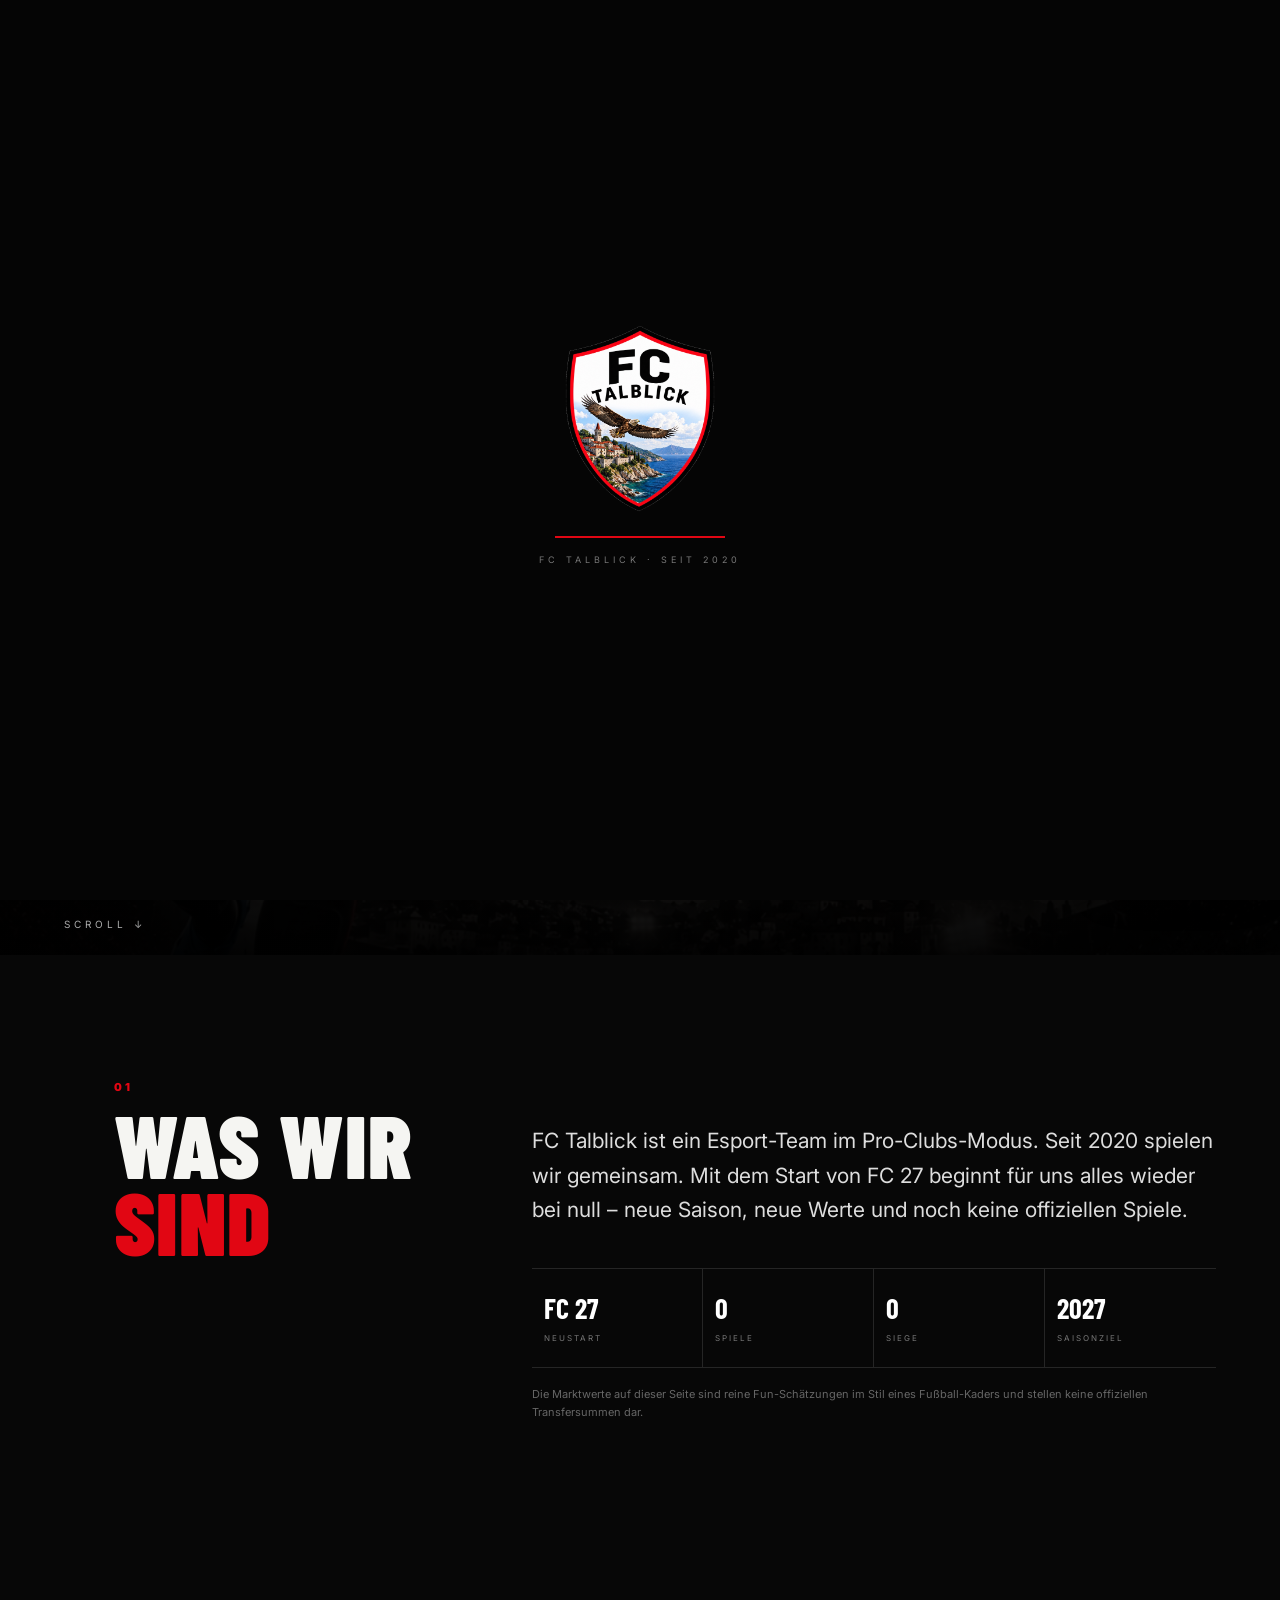
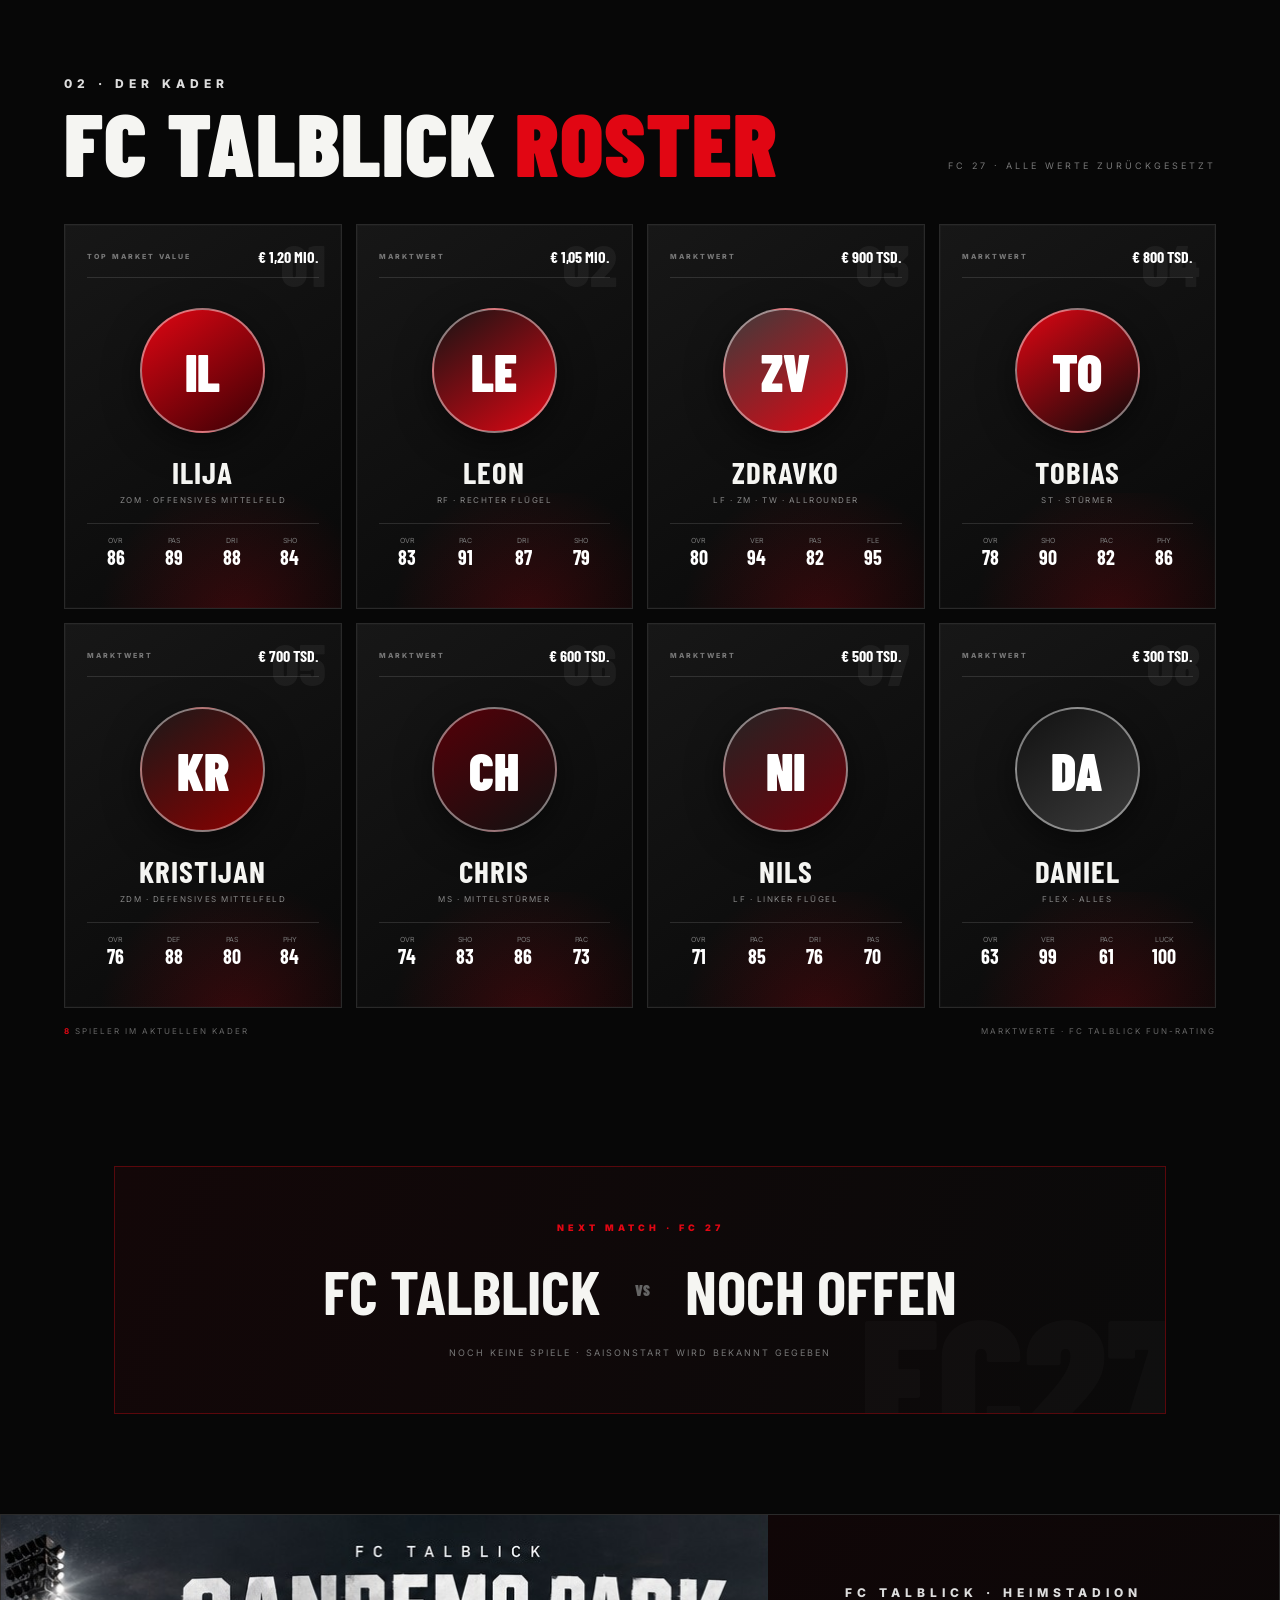
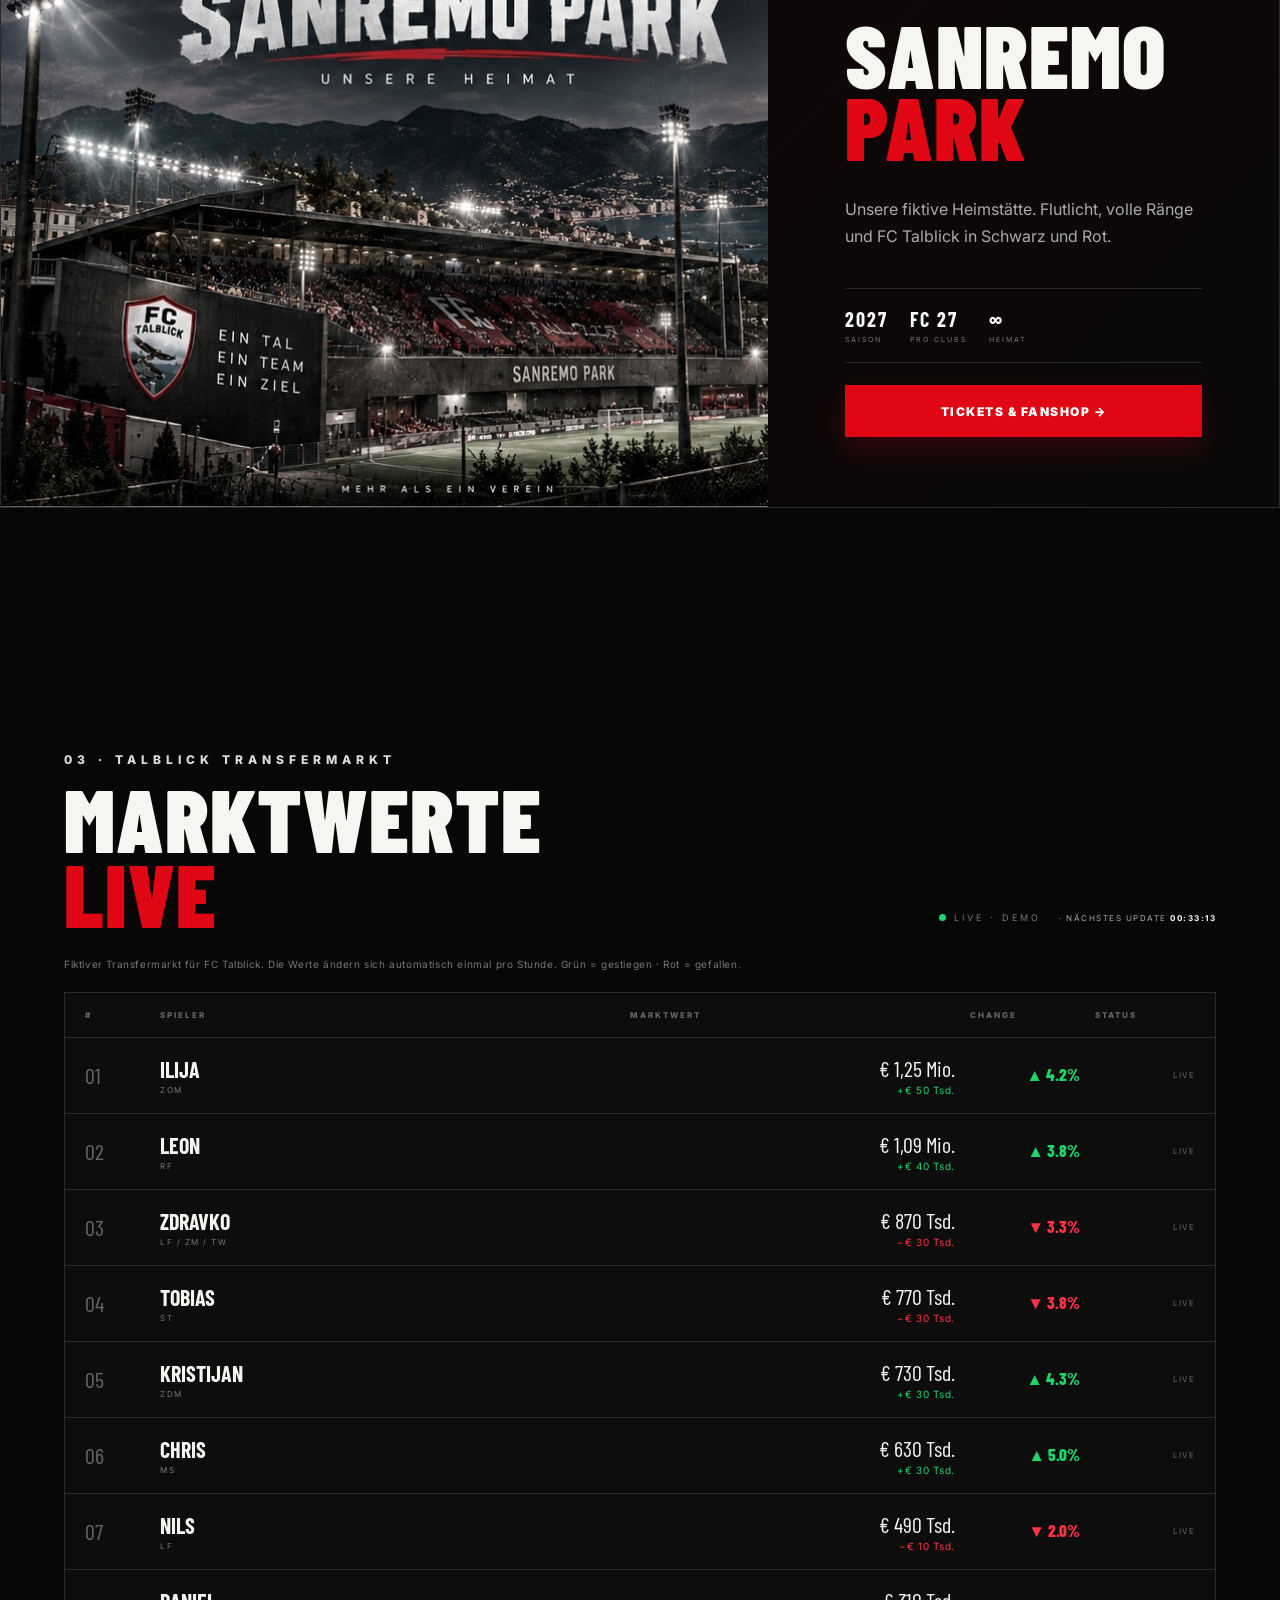
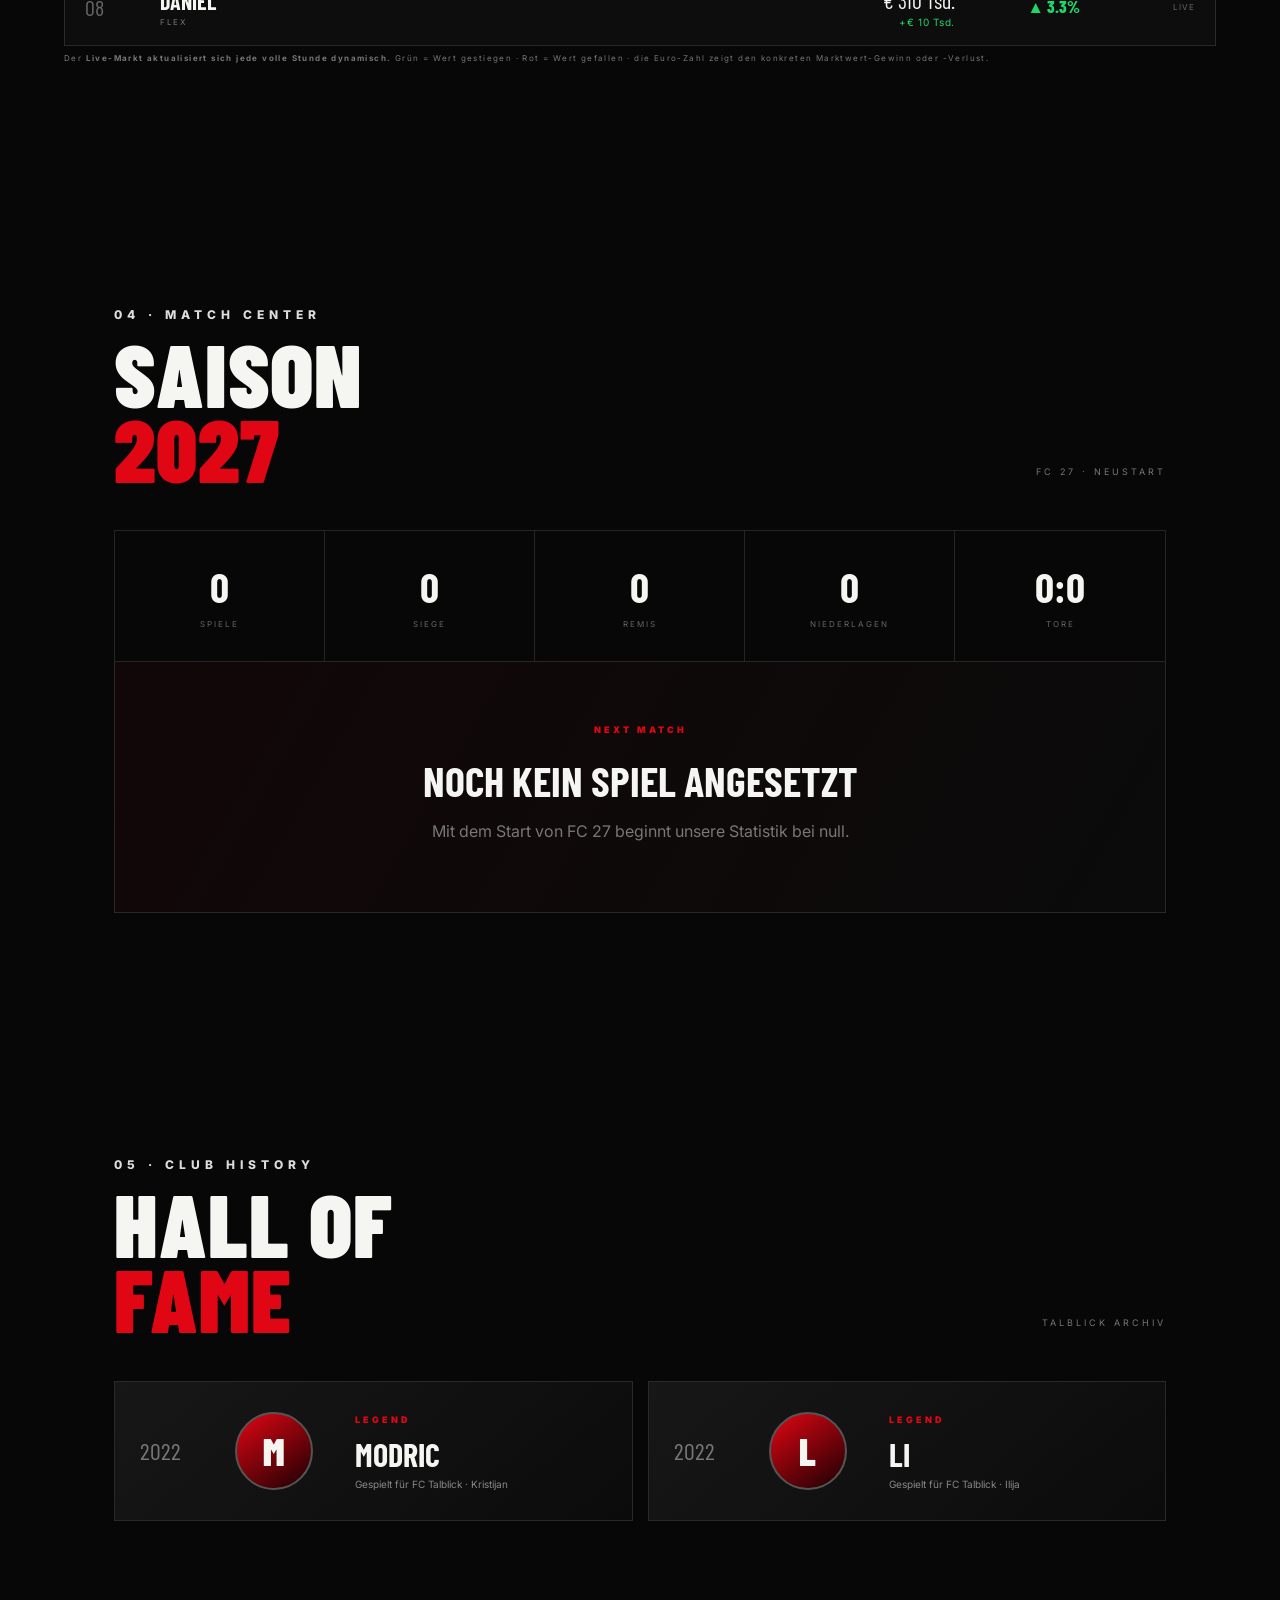
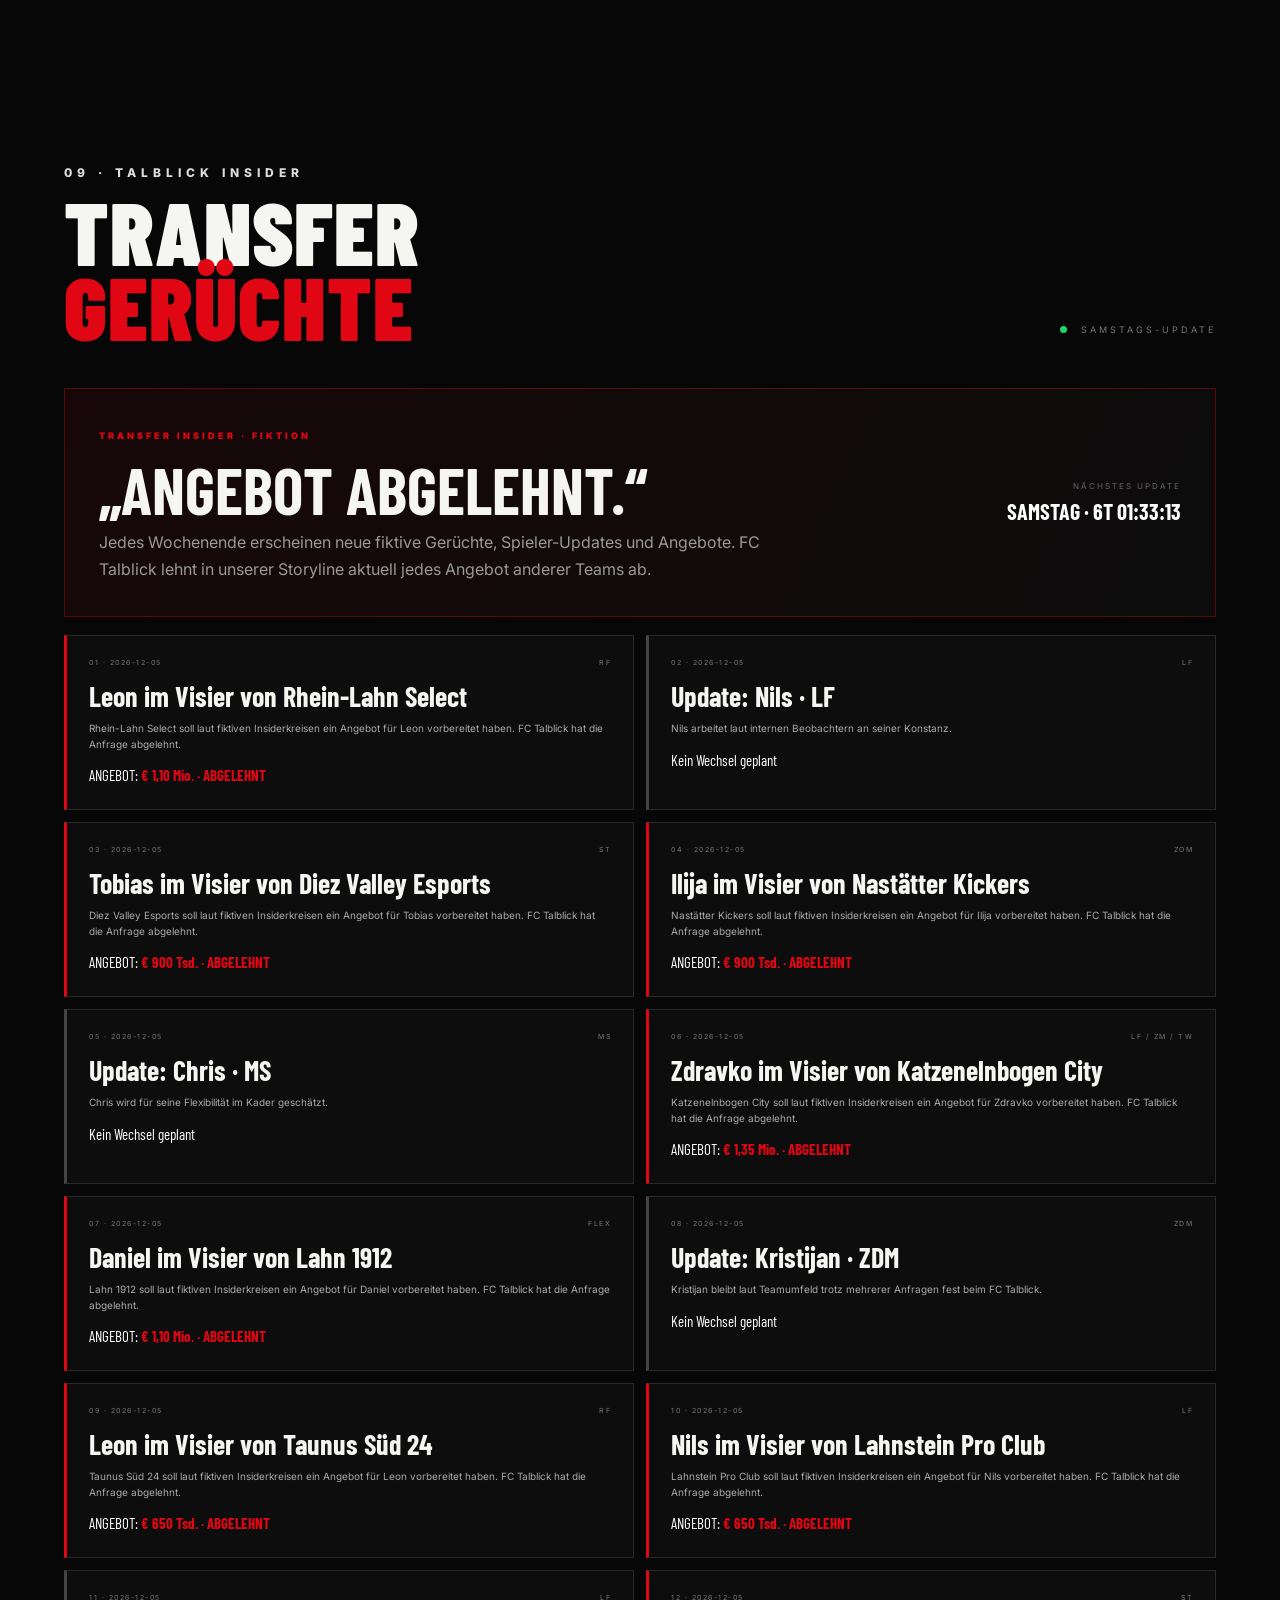
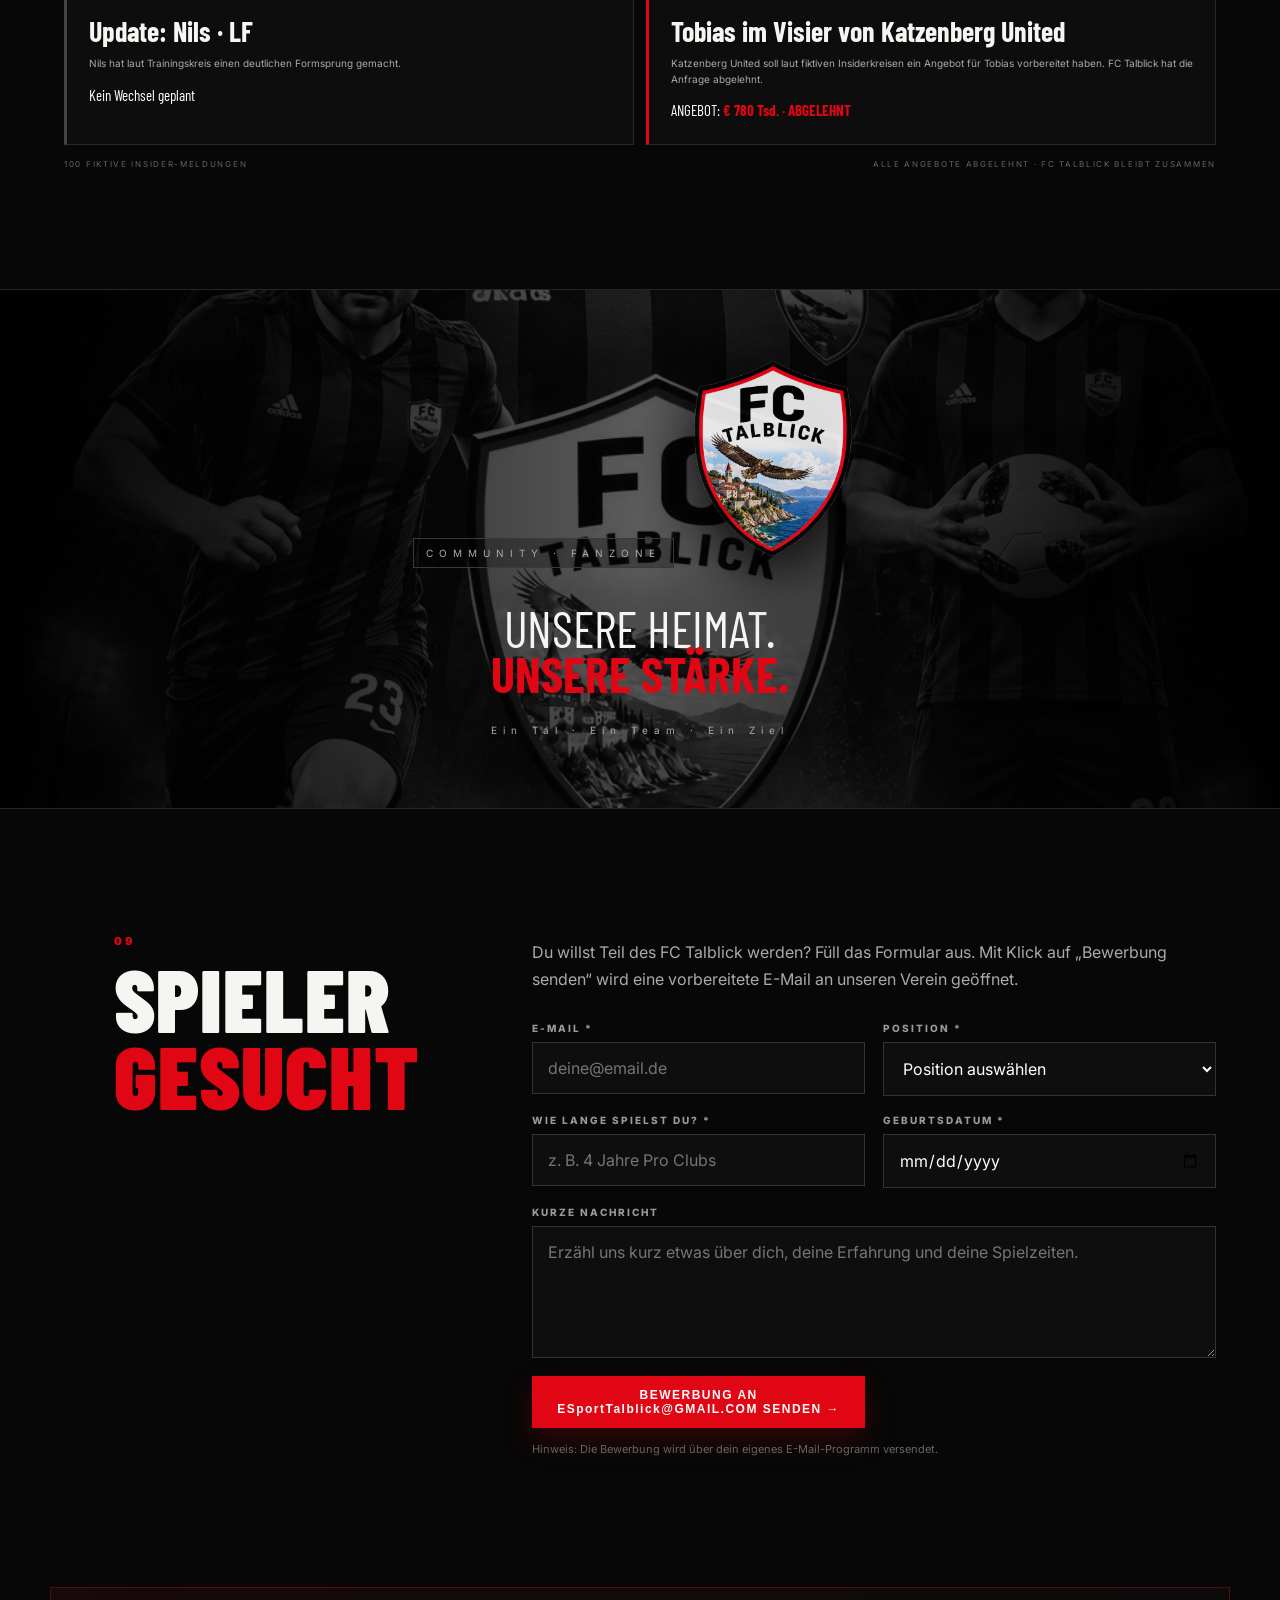
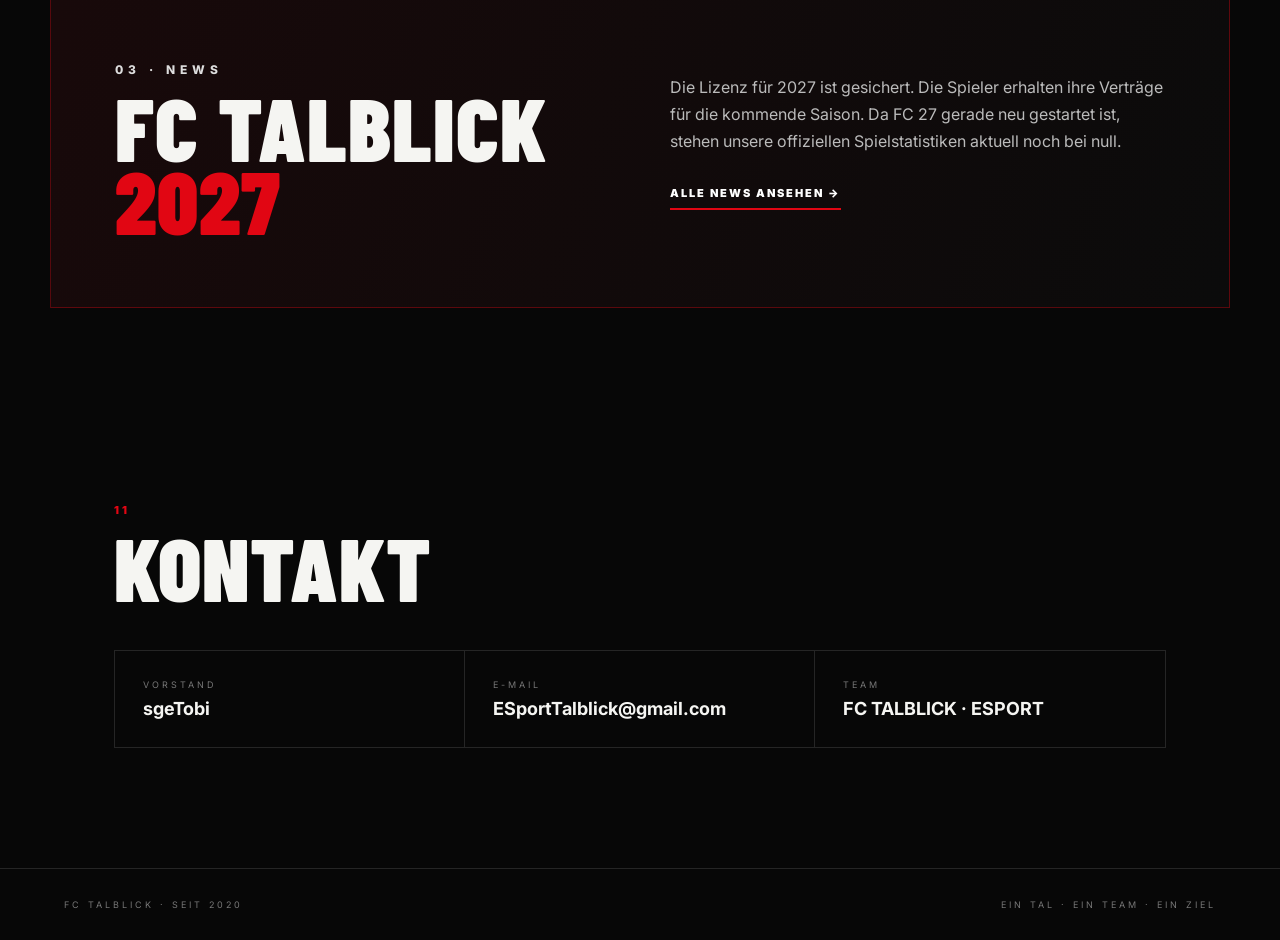
==== index.html @ 71df82b3 "Add files via upload" ====
<!doctype html>
<html lang="de">
<head>
  <meta charset="utf-8">
  <meta name="viewport" content="width=device-width, initial-scale=1">
  <meta name="theme-color" content="#080808">
  <meta name="description" content="FC Talblick – Esport Pro Clubs Team seit 2020.">
  <title>FC Talblick | Esport Pro Clubs</title>
  <link rel="preconnect" href="https://fonts.googleapis.com">
  <link rel="preconnect" href="https://fonts.gstatic.com" crossorigin>
  <link href="https://fonts.googleapis.com/css2?family=Barlow+Condensed:wght@500;600;700;800;900&family=Inter:wght@400;500;600;700&display=swap" rel="stylesheet">
  <link rel="stylesheet" href="style.css?v=4.2">
</head>
<body>
  <div id="loader" class="loader">
    <div class="loader-inner">
      <img src="assets/fc-talblick-logo.png" alt="FC Talblick Logo">
      <div class="loader-line"><span></span></div>
      <p>FC TALBLICK · SEIT 2020</p>
    </div>
  </div>

  <header class="site-header">
    <a class="brand" href="index.html">
      <img src="assets/fc-talblick-logo.png" alt="FC Talblick">
      <span>FC TALBLICK</span>
    </a>
    <nav>
      <a href="#team">CLUB</a>
      <a href="#kader">KADER</a>
      <a href="#transfermarkt">MARKT</a>
      <a href="#halloffame">HALL OF FAME</a>
      <a href="#bewerbung">BEWERBEN</a>
      <a href="news.html">NEWS</a>
      <a href="shop.html">SHOP</a>
      <a href="#community">COMMUNITY</a>
    <a href="#insider">INSIDER</a>
      <a href="#kontakt">KONTAKT</a>
    </nav>
    <button class="nav-toggle" aria-label="Menü öffnen">☰</button>
  </header>
  <div class="top-nav-buttons" aria-label="Schnellnavigation">
    <a href="index.html">HOME</a>
    <a href="#team">CLUB</a>
    <a href="#kader">KADER</a>
    <a href="#transfermarkt">MARKT</a>
    <a href="#matchcenter">MATCH CENTER</a>
    <a href="#halloffame">HALL OF FAME</a>
    <a href="#stadion">STADION</a>
    <a href="shop.html">SHOP</a>
    <a href="#trikot">TRIKOT</a>
    <a href="#community">COMMUNITY</a>
    <a href="#insider">INSIDER</a>
    <a href="#bewerbung">BEWERBEN</a>
    <a href="#kontakt">KONTAKT</a>
  </div>


  <main>
    <section class="hero">
      <div class="hero-bg"></div>
      <div class="hero-overlay"></div>
      <div class="hero-content">
        <div class="eyebrow">ESPORT · PRO CLUBS · SEIT 2020</div>
        <h1>MEHR ALS<br><span>EIN VEREIN.</span></h1>
        <p>9 Spieler. Ein Team. Ein Ziel.</p>
        <div class="hero-actions">
          <a class="btn btn-red" href="#bewerbung">SPIELER WERDEN</a>
          <a class="btn btn-ghost" href="news.html">AKTUELLE NEWS</a>
        </div>
      </div>
      <div class="hero-side">KAMPF<br>TEAMGEIST<br>HEIMAT</div>
      <div class="scroll-mark">SCROLL ↓</div>
    </section>

    <section id="team" class="section split">
      <div class="section-title">
        <span>01</span>
        <h2>WAS WIR<br><em>SIND</em></h2>
      </div>
      <div class="copy">
        <p class="lead">FC Talblick ist ein Esport-Team im Pro-Clubs-Modus. Seit 2020 spielen wir gemeinsam. Mit dem Start von FC 27 beginnt für uns alles wieder bei null – neue Saison, neue Werte und noch keine offiziellen Spiele.</p>
        <div class="season-reset">
          <div><strong>FC 27</strong><span>NEUSTART</span></div>
          <div><strong>0</strong><span>SPIELE</span></div>
          <div><strong>0</strong><span>SIEGE</span></div>
          <div><strong>2027</strong><span>SAISONZIEL</span></div>
        </div>
        <p class="small-copy">Die Marktwerte auf dieser Seite sind reine Fun-Schätzungen im Stil eines Fußball-Kaders und stellen keine offiziellen Transfersummen dar.</p>
      </div>
    </section>

    <section id="kader" class="section squad">
      <div class="section-heading-row">
        <div>
          <span class="eyebrow">02 · DER KADER</span>
          <h2>FC TALBLICK <em>ROSTER</em></h2>
        </div>
        <div class="roster-note">FC 27 · ALLE WERTE ZURÜCKGESETZT</div>
      </div>

      <div class="squad-grid">
        <article class="player-card top-player">
          <div class="player-number">01</div>
          <div class="player-top"><span>TOP MARKET VALUE</span><b>€ 1,20 MIO.</b></div>
          <div class="player-avatar avatar-1">IL</div>
          <div class="player-info"><h3>ILIJA</h3><p>ZOM · OFFENSIVES MITTELFELD</p></div>
          <div class="ratings"><span>OVR <b>86</b></span><span>PAS <b>89</b></span><span>DRI <b>88</b></span><span>SHO <b>84</b></span></div>
        </article>

        <article class="player-card">
          <div class="player-number">02</div>
          <div class="player-top"><span>MARKTWERT</span><b>€ 1,05 MIO.</b></div>
          <div class="player-avatar avatar-2">LE</div>
          <div class="player-info"><h3>LEON</h3><p>RF · RECHTER FLÜGEL</p></div>
          <div class="ratings"><span>OVR <b>83</b></span><span>PAC <b>91</b></span><span>DRI <b>87</b></span><span>SHO <b>79</b></span></div>
        </article>

        <article class="player-card">
          <div class="player-number">03</div>
          <div class="player-top"><span>MARKTWERT</span><b>€ 900 TSD.</b></div>
          <div class="player-avatar avatar-3">ZV</div>
          <div class="player-info"><h3>ZDRAVKO</h3><p>LF · ZM · TW · ALLROUNDER</p></div>
          <div class="ratings"><span>OVR <b>80</b></span><span>VER <b>94</b></span><span>PAS <b>82</b></span><span>FLE <b>95</b></span></div>
        </article>

        <article class="player-card">
          <div class="player-number">04</div>
          <div class="player-top"><span>MARKTWERT</span><b>€ 800 TSD.</b></div>
          <div class="player-avatar avatar-4">TO</div>
          <div class="player-info"><h3>TOBIAS</h3><p>ST · STÜRMER</p></div>
          <div class="ratings"><span>OVR <b>78</b></span><span>SHO <b>90</b></span><span>PAC <b>82</b></span><span>PHY <b>86</b></span></div>
        </article>

        <article class="player-card">
          <div class="player-number">05</div>
          <div class="player-top"><span>MARKTWERT</span><b>€ 700 TSD.</b></div>
          <div class="player-avatar avatar-5">KR</div>
          <div class="player-info"><h3>KRISTIJAN</h3><p>ZDM · DEFENSIVES MITTELFELD</p></div>
          <div class="ratings"><span>OVR <b>76</b></span><span>DEF <b>88</b></span><span>PAS <b>80</b></span><span>PHY <b>84</b></span></div>
        </article>

        <article class="player-card">
          <div class="player-number">06</div>
          <div class="player-top"><span>MARKTWERT</span><b>€ 600 TSD.</b></div>
          <div class="player-avatar avatar-6">CH</div>
          <div class="player-info"><h3>CHRIS</h3><p>MS · MITTELSTÜRMER</p></div>
          <div class="ratings"><span>OVR <b>74</b></span><span>SHO <b>83</b></span><span>POS <b>86</b></span><span>PAC <b>73</b></span></div>
        </article>

        <article class="player-card">
          <div class="player-number">07</div>
          <div class="player-top"><span>MARKTWERT</span><b>€ 500 TSD.</b></div>
          <div class="player-avatar avatar-7">NI</div>
          <div class="player-info"><h3>NILS</h3><p>LF · LINKER FLÜGEL</p></div>
          <div class="ratings"><span>OVR <b>71</b></span><span>PAC <b>85</b></span><span>DRI <b>76</b></span><span>PAS <b>70</b></span></div>
        </article>

        <article class="player-card">
          <div class="player-number">08</div>
          <div class="player-top"><span>MARKTWERT</span><b>€ 300 TSD.</b></div>
          <div class="player-avatar avatar-8">DA</div>
          <div class="player-info"><h3>DANIEL</h3><p>FLEX · ALLES</p></div>
          <div class="ratings"><span>OVR <b>63</b></span><span>VER <b>99</b></span><span>PAC <b>61</b></span><span>LUCK <b>100</b></span></div>
        </article>
      </div>

      <div class="squad-footer">
        <span><b>8</b> SPIELER IM AKTUELLEN KADER</span>
        <span>MARKTWERTE · FC TALBLICK FUN-RATING</span>
      </div>
    </section>

    <section class="section next-match">
      <div class="next-match-card">
        <div class="next-label">NEXT MATCH · FC 27</div>
        <div class="next-teams"><strong>FC TALBLICK</strong><span>VS</span><strong>NOCH OFFEN</strong></div>
        <div class="next-status">NOCH KEINE SPIELE · SAISONSTART WIRD BEKANNT GEGEBEN</div>
      </div>
    </section>


    <section id="stadion" class="stadium-section">
      <div class="stadium-image"></div>
      <div class="stadium-copy">
        <span class="eyebrow">FC TALBLICK · HEIMSTADION</span>
        <h2>SANREMO<br><em>PARK</em></h2>
        <p>Unsere fiktive Heimstätte. Flutlicht, volle Ränge und FC Talblick in Schwarz und Rot.</p>
        <div class="stadium-facts">
          <span><b>2027</b> SAISON</span>
          <span><b>FC 27</b> PRO CLUBS</span>
          <span><b>∞</b> HEIMAT</span>
        </div>
        <a class="btn btn-red" href="shop.html#tickets">TICKETS & FANSHOP →</a>
      </div>
    </section>


    <section id="transfermarkt" class="section transfer-section">
      <div class="section-heading-row">
        <div>
          <span class="eyebrow">03 · TALBLICK TRANSFERMARKT</span>
          <h2>MARKTWERTE<br><em>LIVE</em></h2>
        </div>
        <div class="roster-note"><span id="marketStatus">UPDATE WIRD GELADEN</span></div>
      </div>
      <div class="market-note">Fiktiver Transfermarkt für FC Talblick. Die Werte ändern sich automatisch einmal pro Stunde. Grün = gestiegen · Rot = gefallen.</div>
      <div class="market-table" id="marketTable"></div>
    </section>

    <section id="matchcenter" class="section match-center">
      <div class="section-heading-row">
        <div>
          <span class="eyebrow">04 · MATCH CENTER</span>
          <h2>SAISON<br><em>2027</em></h2>
        </div>
        <div class="roster-note">FC 27 · NEUSTART</div>
      </div>
      <div class="match-dashboard">
        <div><strong>0</strong><span>SPIELE</span></div>
        <div><strong>0</strong><span>SIEGE</span></div>
        <div><strong>0</strong><span>REMIS</span></div>
        <div><strong>0</strong><span>NIEDERLAGEN</span></div>
        <div><strong>0:0</strong><span>TORE</span></div>
      </div>
      <div class="match-empty">
        <span class="tag">NEXT MATCH</span>
        <h3>NOCH KEIN SPIEL ANGESETZT</h3>
        <p>Mit dem Start von FC 27 beginnt unsere Statistik bei null.</p>
      </div>
    </section>

    <section id="halloffame" class="section hall-section">
      <div class="section-heading-row">
        <div>
          <span class="eyebrow">05 · CLUB HISTORY</span>
          <h2>HALL OF<br><em>FAME</em></h2>
        </div>
        <div class="roster-note">TALBLICK ARCHIV</div>
      </div>
      <div class="legend-grid">
        <article class="legend-card">
          <div class="legend-year">2022</div>
          <div class="legend-badge">M</div>
          <div><span class="tag">LEGEND</span><h3>MODRIC</h3><p>Gespielt für FC Talblick · Kristijan</p></div>
        </article>
        <article class="legend-card">
          <div class="legend-year">2022</div>
          <div class="legend-badge">L</div>
          <div><span class="tag">LEGEND</span><h3>LI</h3><p>Gespielt für FC Talblick · Ilija</p></div>
        </article>
      </div>
    </section>


    <section id="insider" class="section insider-section">
      <div class="section-heading-row">
        <div>
          <span class="eyebrow">09 · TALBLICK INSIDER</span>
          <h2>TRANSFER<br><em>GERÜCHTE</em></h2>
        </div>
        <div class="roster-note"><span class="market-live-dot"></span> SAMSTAGS-UPDATE</div>
      </div>

      <div class="insider-headline">
        <div>
          <span class="tag">TRANSFER INSIDER · FIKTION</span>
          <h3>„ANGEBOT ABGELEHNT.“</h3>
          <p>Jedes Wochenende erscheinen neue fiktive Gerüchte, Spieler-Updates und Angebote. FC Talblick lehnt in unserer Storyline aktuell jedes Angebot anderer Teams ab.</p>
        </div>
        <div class="insider-next"><span>NÄCHSTES UPDATE</span><strong id="insiderCountdown">SAMSTAG · --:--:--</strong></div>
      </div>

      <div class="insider-grid" id="insiderGrid"></div>
      <div class="insider-footer">
        <span>100 FIKTIVE INSIDER-MELDUNGEN</span>
        <span>ALLE ANGEBOTE ABGELEHNT · FC TALBLICK BLEIBT ZUSAMMEN</span>
      </div>
    </section>

    <section id="community" class="manifesto">
      <div class="manifesto-bg"></div>
      <div class="manifesto-content">
        <span class="community-label">COMMUNITY · FANZONE</span>
        <img src="assets/fc-talblick-logo.png" alt="" class="watermark">
        <p>UNSERE HEIMAT.<br><strong>UNSERE STÄRKE.</strong></p>
        <span>Ein Tal · Ein Team · Ein Ziel</span>
      </div>
    </section>

    <section id="bewerbung" class="section application">
      <div class="section-title">
        <span>09</span>
        <h2>SPIELER<br><em>GESUCHT</em></h2>
      </div>
      <div class="form-wrap">
        <p class="form-intro">Du willst Teil des FC Talblick werden? Füll das Formular aus. Mit Klick auf „Bewerbung senden“ wird eine vorbereitete E-Mail an unseren Verein geöffnet.</p>
        <form id="applicationForm">
          <div class="field">
            <label for="email">E-MAIL *</label>
            <input id="email" type="email" required placeholder="deine@email.de">
          </div>
          <div class="field">
            <label for="position">POSITION *</label>
            <select id="position" required>
              <option value="">Position auswählen</option>
              <option>ST – Stürmer</option>
              <option>ZM – Zentrales Mittelfeld</option>
              <option>LM – Linkes Mittelfeld</option>
              <option>RM – Rechtes Mittelfeld</option>
              <option>LV – Linker Verteidiger</option>
              <option>RV – Rechter Verteidiger</option>
              <option>IV – Innenverteidiger</option>
              <option>TW – Torwart</option>
              <option>Flexibel / mehrere Positionen</option>
            </select>
          </div>
          <div class="field">
            <label for="experience">WIE LANGE SPIELST DU? *</label>
            <input id="experience" type="text" required placeholder="z. B. 4 Jahre Pro Clubs">
          </div>
          <div class="field">
            <label for="birth">GEBURTSDATUM *</label>
            <input id="birth" type="date" required>
          </div>
          <div class="field full">
            <label for="message">KURZE NACHRICHT</label>
            <textarea id="message" rows="5" placeholder="Erzähl uns kurz etwas über dich, deine Erfahrung und deine Spielzeiten."></textarea>
          </div>
          <button class="btn btn-red full" type="submit">BEWERBUNG AN ESportTalblick@GMAIL.COM SENDEN →</button>
        </form>
        <p class="form-note">Hinweis: Die Bewerbung wird über dein eigenes E-Mail-Programm versendet.</p>
      </div>
    </section>

    <section class="news-teaser">
      <div>
        <span class="eyebrow">03 · NEWS</span>
        <h2>FC TALBLICK<br><em>2027</em></h2>
      </div>
      <div>
        <p>Die Lizenz für 2027 ist gesichert. Die Spieler erhalten ihre Verträge für die kommende Saison. Da FC 27 gerade neu gestartet ist, stehen unsere offiziellen Spielstatistiken aktuell noch bei null.</p>
        <a class="text-link" href="news.html">ALLE NEWS ANSEHEN →</a>
      </div>
    </section>

    <section id="kontakt" class="section contact">
      <div class="section-title">
        <span>11</span>
        <h2>KONTAKT</h2>
      </div>
      <div class="contact-card">
        <div><small>VORSTAND</small><strong>sgeTobi</strong></div>
        <div><small>E-MAIL</small><a href="mailto:ESportTalblick@gmail.com">ESportTalblick@gmail.com</a></div>
        <div><small>TEAM</small><strong>FC TALBLICK · ESPORT</strong></div>
      </div>
    </section>
  </main>

  <footer>
    <span>FC TALBLICK · SEIT 2020</span>
    <span>EIN TAL · EIN TEAM · EIN ZIEL</span>
  </footer>

  <script src="script.js?v=4.3" defer></script>

  <aside class="fan-chat" id="fanChat" aria-label="Talblick Live Chat">
    <button class="fan-chat-toggle" id="fanChatToggle">
      <span class="chat-dot"></span>
      TALBLICK CHAT <b id="chatUnread">7</b>
    </button>
    <div class="fan-chat-panel">
      <div class="fan-chat-header">
        <div><strong>LIVE CHAT</strong><span>FANZONE · FIKTION</span></div>
        <button id="fanChatClose" aria-label="Chat schließen">×</button>
      </div>
      <div class="fan-chat-note">Automatisch generierter Demo-Chat. Die Namen und Nachrichten sind fiktiv.</div>
      <div class="fan-chat-messages" id="fanChatMessages"></div>
      <div class="fan-chat-footer"><span>● LIVE</span><small>120 DEMO-NACHRICHTEN</small></div>
    </div>
  </aside>

</body>
</html>
---- style.css ----
:root{
  --red:#e10613;
  --red2:#ff1b29;
  --black:#070707;
  --panel:#101010;
  --white:#f5f5f2;
  --muted:#a8a8a8;
  --line:rgba(255,255,255,.12);
  --max:1180px;
}
*{box-sizing:border-box}
html{scroll-behavior:smooth}
body{margin:0;background:var(--black);color:var(--white);font-family:Inter,Arial,sans-serif}
a{color:inherit;text-decoration:none}
.site-header{height:78px;position:fixed;top:0;left:0;right:0;z-index:50;display:flex;align-items:center;justify-content:space-between;padding:0 5vw;background:rgba(5,5,5,.78);backdrop-filter:blur(16px);border-bottom:1px solid var(--line)}
.brand{display:flex;align-items:center;gap:12px;font-family:"Barlow Condensed",sans-serif;font-weight:900;letter-spacing:2px}
.brand img{width:45px;height:48px;object-fit:contain}
.site-header nav{display:flex;gap:28px;font-size:12px;font-weight:800;letter-spacing:2px}
.site-header nav a{opacity:.75;transition:.2s}
.site-header nav a:hover,.site-header nav .active{opacity:1;color:#fff}
.nav-toggle{display:none;background:none;color:white;border:0;font-size:26px}
.hero{height:100svh;min-height:720px;position:relative;display:flex;align-items:center;overflow:hidden}
.hero-bg,.news-hero{background-image:url("assets/poster-background.jpg");background-size:cover;background-position:center}
.hero-bg{position:absolute;inset:0;transform:scale(1.03)}
.hero-overlay{position:absolute;inset:0;background:linear-gradient(90deg,rgba(0,0,0,.9) 0%,rgba(0,0,0,.56) 48%,rgba(0,0,0,.74) 100%),linear-gradient(0deg,rgba(0,0,0,.92),transparent 48%,rgba(0,0,0,.3))}
.hero-content{position:relative;z-index:2;max-width:var(--max);width:100%;margin:auto;padding:120px 5vw 60px}
.eyebrow{font-size:12px;letter-spacing:5px;font-weight:800;color:#ddd}
h1,h2{font-family:"Barlow Condensed",Impact,sans-serif;margin:0;font-weight:900;letter-spacing:1px}
.hero h1{font-size:clamp(72px,12vw,150px);line-height:.82;margin:22px 0}
h1 span,h2 em{color:var(--red);font-style:normal}
.hero p{font-size:18px;color:#ddd;margin:0 0 32px}
.hero-actions{display:flex;gap:12px;flex-wrap:wrap}
.btn{display:inline-flex;align-items:center;justify-content:center;min-height:52px;padding:0 24px;border:1px solid transparent;font-weight:900;font-size:12px;letter-spacing:1.5px;cursor:pointer;transition:.2s}
.btn-red{background:var(--red);color:white;box-shadow:0 12px 30px rgba(225,6,19,.2)}
.btn-red:hover{background:var(--red2);transform:translateY(-2px)}
.btn-ghost{border-color:rgba(255,255,255,.35);background:rgba(0,0,0,.22)}
.btn-ghost:hover{border-color:white}
.hero-side{position:absolute;right:5vw;top:40%;z-index:2;font-family:"Barlow Condensed";font-weight:800;letter-spacing:7px;line-height:1.8;text-align:right;color:rgba(255,255,255,.75)}
.scroll-mark{position:absolute;bottom:25px;left:5vw;z-index:2;font-size:10px;letter-spacing:4px;color:#aaa}
.section{max-width:var(--max);margin:auto;padding:120px 5vw}
.split{display:grid;grid-template-columns:35% 65%;gap:50px}
.section-title span{font-size:11px;color:var(--red);font-weight:900;letter-spacing:3px}
.section-title h2{font-size:clamp(58px,7vw,100px);line-height:.86;margin-top:10px}
.copy{padding-top:28px}
.lead{font-size:21px;line-height:1.65;color:#ddd;max-width:700px}
.stat-grid{display:grid;grid-template-columns:repeat(4,1fr);border-top:1px solid var(--line);margin-top:48px}
.stat-grid div{padding:25px 12px;border-right:1px solid var(--line)}
.stat-grid div:last-child{border:0}
.stat-grid strong{display:block;font-family:"Barlow Condensed";font-size:27px;color:white}
.stat-grid span{font-size:9px;letter-spacing:2px;color:#888}
.manifesto{min-height:520px;position:relative;display:flex;align-items:center;justify-content:center;overflow:hidden;border-top:1px solid var(--line);border-bottom:1px solid var(--line)}
.manifesto-bg{position:absolute;inset:0;background:url("assets/poster-background.jpg") center/cover;filter:grayscale(1);opacity:.34}
.manifesto:after{content:"";position:absolute;inset:0;background:linear-gradient(90deg,#000,transparent,#000)}
.manifesto-content{position:relative;z-index:2;text-align:center}
.watermark{width:190px;opacity:.88;filter:drop-shadow(0 20px 30px #000)}
.manifesto-content p{font-family:"Barlow Condensed";font-size:50px;line-height:.9;margin:22px 0}
.manifesto-content strong{color:var(--red)}
.manifesto-content span{letter-spacing:6px;font-size:10px;color:#aaa}
.application{display:grid;grid-template-columns:35% 65%;gap:50px}
.form-wrap{padding-top:10px}
.form-intro{color:#aaa;line-height:1.7;margin-top:0}
form{display:grid;grid-template-columns:1fr 1fr;gap:18px;margin-top:28px}
.field{display:flex;flex-direction:column;gap:8px}
.field.full{grid-column:1/-1}
label{font-size:10px;letter-spacing:2px;font-weight:800;color:#999}
input,select,textarea{width:100%;border:1px solid #333;background:#0e0e0e;color:white;padding:15px;font:inherit;outline:none;border-radius:0}
input:focus,select:focus,textarea:focus{border-color:var(--red)}
textarea{resize:vertical}
form .btn{border:0}
.form-note{font-size:11px;color:#666;margin-top:14px}
.news-teaser{max-width:1180px;margin:0 auto 120px;padding:70px 5vw;background:linear-gradient(110deg,#18090a,#0b0b0b);border:1px solid rgba(225,6,19,.35);display:grid;grid-template-columns:1fr 1fr;gap:60px}
.news-teaser h2{font-size:clamp(60px,7vw,90px);line-height:.82;margin-top:12px}
.news-teaser p{color:#bbb;line-height:1.7;max-width:500px}
.text-link{display:inline-block;color:white;font-size:11px;font-weight:900;letter-spacing:2px;border-bottom:2px solid var(--red);padding-bottom:8px;margin-top:15px}
.contact{padding-top:70px}
.contact-card{margin-top:45px;display:grid;grid-template-columns:repeat(3,1fr);border:1px solid var(--line)}
.contact-card div{padding:28px;border-right:1px solid var(--line)}
.contact-card div:last-child{border:0}
.contact-card small{display:block;color:#777;font-size:9px;letter-spacing:3px;margin-bottom:8px}
.contact-card strong,.contact-card a{font-size:18px;font-weight:700}
footer{padding:30px 5vw;border-top:1px solid var(--line);display:flex;justify-content:space-between;color:#777;font-size:9px;letter-spacing:3px}
.loader{position:fixed;inset:0;z-index:100;background:#050505;display:flex;align-items:center;justify-content:center;transition:opacity .7s,visibility .7s}
.loader.hide{opacity:0;visibility:hidden}
.loader-inner{text-align:center}
.loader img{width:min(180px,45vw);height:auto;max-height:190px;object-fit:contain;animation:pulse 1.8s infinite}
.loader p{font-size:9px;letter-spacing:4px;color:#777;margin-top:16px}
.loader-line{width:170px;height:2px;background:#222;margin:20px auto 0;overflow:hidden}
.loader-line span{display:block;height:100%;background:var(--red);width:0;animation:load 4s linear forwards}
@keyframes load{to{width:100%}}
@keyframes pulse{50%{transform:scale(.95);opacity:.72}}
.news-hero{height:62svh;min-height:500px;position:relative;display:flex;align-items:end}
.news-hero-content{position:relative;z-index:2;padding:0 5vw 70px;max-width:var(--max);width:100%;margin:auto}
.news-hero h1{font-size:clamp(72px,11vw,140px);line-height:.82;margin:20px 0}
.news-hero p{color:#ccc}
.news-list{padding-top:90px}
.news-card{display:grid;grid-template-columns:180px 1fr;gap:45px;padding:55px 0;border-top:1px solid var(--line)}
.news-card:last-child{border-bottom:1px solid var(--line)}
.news-date{font-family:"Barlow Condensed";font-size:22px;font-weight:800;color:#777;letter-spacing:2px}
.tag{display:inline-block;color:var(--red);font-size:9px;font-weight:900;letter-spacing:3px;margin-bottom:10px}
.news-card h2{font-size:clamp(34px,5vw,65px);line-height:.9;margin-bottom:20px}
.news-card p{color:#aaa;line-height:1.75;max-width:780px}
@media(max-width:800px){
  .site-header{height:68px}
  .site-header nav{display:none;position:absolute;top:68px;left:0;right:0;background:#080808;padding:20px 5vw;flex-direction:column;gap:18px;border-bottom:1px solid var(--line)}
  .site-header nav.open{display:flex}
  .nav-toggle{display:block}
  .hero{min-height:700px}
  .hero-content{padding-top:120px}
  .hero-side{display:none}
  .split,.application,.news-teaser{grid-template-columns:1fr;gap:25px}
  .section{padding:80px 5vw}
  .stat-grid{grid-template-columns:1fr 1fr}
  .stat-grid div:nth-child(2){border-right:0}
  .contact-card{grid-template-columns:1fr}
  .contact-card div{border-right:0;border-bottom:1px solid var(--line)}
  .news-card{grid-template-columns:1fr;gap:10px}
  .news-date{font-size:14px}
  footer{flex-direction:column;gap:10px}
}

.season-reset{display:grid;grid-template-columns:repeat(4,1fr);border-top:1px solid var(--line);border-bottom:1px solid var(--line);margin-top:40px}
.season-reset div{padding:22px 12px;border-right:1px solid var(--line)}
.season-reset div:last-child{border-right:0}
.season-reset strong{display:block;font-family:"Barlow Condensed";font-size:28px;color:#fff}
.season-reset span{font-size:8px;letter-spacing:2px;color:#777}
.small-copy{font-size:11px;color:#666;line-height:1.6;margin-top:18px}
.squad{max-width:1280px}
.section-heading-row{display:flex;align-items:end;justify-content:space-between;gap:30px;margin-bottom:45px}
.section-heading-row h2{font-size:clamp(55px,7vw,92px);line-height:.84;margin-top:12px}
.roster-note{font-size:9px;letter-spacing:3px;color:#777;padding-bottom:8px}
.squad-grid{display:grid;grid-template-columns:repeat(4,1fr);gap:14px}
.player-card{position:relative;min-height:385px;overflow:hidden;padding:22px;background:linear-gradient(145deg,#171717,#080808);border:1px solid #292929;box-shadow:inset 0 0 0 1px rgba(255,255,255,.02);transition:.25s}
.player-card:hover{transform:translateY(-5px);border-color:rgba(225,6,19,.65);box-shadow:0 18px 50px rgba(0,0,0,.45)}
.player-card:before{content:"";position:absolute;inset:auto -25% -35% 0;height:65%;background:radial-gradient(circle,rgba(225,6,19,.2),transparent 65%);pointer-events:none}
.player-number{position:absolute;right:15px;top:10px;font-family:"Barlow Condensed";font-size:58px;line-height:1;color:rgba(255,255,255,.05);font-weight:900}
.player-top{position:relative;z-index:2;display:flex;justify-content:space-between;align-items:center;border-bottom:1px solid var(--line);padding-bottom:11px}
.player-top span{font-size:7px;letter-spacing:2px;color:#777;font-weight:800}
.player-top b{font-family:"Barlow Condensed";font-size:16px;color:#fff}
.player-avatar{position:relative;z-index:2;width:125px;height:125px;border-radius:50%;margin:30px auto 20px;display:flex;align-items:center;justify-content:center;font-family:"Barlow Condensed";font-size:52px;font-weight:900;color:white;border:2px solid rgba(255,255,255,.45);box-shadow:0 10px 35px rgba(0,0,0,.5)}
.avatar-1{background:linear-gradient(145deg,#e10613,#3a0004)}
.avatar-2{background:linear-gradient(145deg,#141414,#e10613)}
.avatar-3{background:linear-gradient(145deg,#3c3c3c,#e10613)}
.avatar-4{background:linear-gradient(145deg,#e10613,#0a0a0a)}
.avatar-5{background:linear-gradient(145deg,#191919,#8b0000)}
.avatar-6{background:linear-gradient(145deg,#550008,#111)}
.avatar-7{background:linear-gradient(145deg,#242424,#70000a)}
.avatar-8{background:linear-gradient(145deg,#111,#3b3b3b)}
.player-info{position:relative;z-index:2;text-align:center}
.player-info h3{font-family:"Barlow Condensed";font-size:31px;margin:0;letter-spacing:1px}
.player-info p{font-size:8px;letter-spacing:1.5px;color:#888;margin:5px 0 18px}
.ratings{position:relative;z-index:2;display:grid;grid-template-columns:repeat(4,1fr);border-top:1px solid var(--line);padding-top:12px}
.ratings span{font-size:7px;color:#777;text-align:center}
.ratings b{display:block;color:#fff;font-family:"Barlow Condensed";font-size:20px}
.squad-footer{display:flex;justify-content:space-between;margin-top:18px;font-size:8px;letter-spacing:2px;color:#666}
.squad-footer b{color:var(--red)}
.next-match{padding-top:10px;padding-bottom:100px}
.next-match-card{position:relative;overflow:hidden;text-align:center;padding:55px 25px;background:linear-gradient(110deg,#130708,#0a0a0a);border:1px solid rgba(225,6,19,.35)}
.next-match-card:after{content:"FC27";position:absolute;right:-20px;bottom:-70px;font-family:"Barlow Condensed";font-size:180px;font-weight:900;color:rgba(255,255,255,.025)}
.next-label{font-size:9px;letter-spacing:4px;color:var(--red);font-weight:900}
.next-teams{position:relative;z-index:2;display:flex;align-items:center;justify-content:center;gap:35px;margin:20px 0;font-family:"Barlow Condensed";font-size:clamp(32px,5vw,62px);font-weight:900}
.next-teams span{font-size:15px;color:#666}
.next-status{position:relative;z-index:2;font-size:9px;letter-spacing:2px;color:#777}
@media(max-width:950px){
  .squad-grid{grid-template-columns:repeat(2,1fr)}
}
@media(max-width:600px){
  .section-heading-row{display:block}
  .roster-note{margin-top:16px}
  .squad-grid{grid-template-columns:1fr}
  .season-reset{grid-template-columns:1fr 1fr}
  .season-reset div:nth-child(2){border-right:0}
  .next-teams{gap:15px;flex-direction:column}
}

.stadium-section{max-width:1280px;margin:0 auto 120px;display:grid;grid-template-columns:1.2fr .8fr;min-height:530px;background:#0d0d0d;border:1px solid var(--line);overflow:hidden}
.stadium-image{background:url("assets/sanremo-park.jpg") center/cover;min-height:530px;filter:saturate(.75)}
.stadium-copy{padding:70px 6vw;display:flex;flex-direction:column;justify-content:center;background:linear-gradient(135deg,#100607,#090909)}
.stadium-copy h2{font-size:clamp(62px,7vw,100px);line-height:.8;margin:18px 0}
.stadium-copy p{color:#aaa;line-height:1.7;max-width:440px}
.stadium-facts{display:flex;gap:22px;border-top:1px solid var(--line);border-bottom:1px solid var(--line);padding:18px 0;margin:22px 0}
.stadium-facts span{font-size:7px;letter-spacing:2px;color:#777}
.stadium-facts b{display:block;font-family:"Barlow Condensed";font-size:20px;color:#fff;margin-bottom:4px}
.shop-hero{height:62svh;min-height:520px;position:relative;display:flex;align-items:end;overflow:hidden}
.shop-hero-bg{position:absolute;inset:0;background:url("assets/sanremo-park.jpg") center/cover;filter:saturate(.7)}
.shop-hero-content{position:relative;z-index:2;padding:0 5vw 75px;max-width:1180px;width:100%;margin:auto}
.shop-hero h1{font-size:clamp(75px,11vw,145px);line-height:.8;margin:18px 0}
.shop-hero p{color:#ccc}
.shop-section{padding-top:90px}
.ticket-layout{display:grid;grid-template-columns:1.25fr .75fr;gap:30px}
.ticket-image{background:#111;border:1px solid var(--line);overflow:hidden}
.ticket-image img{width:100%;height:100%;object-fit:cover;display:block}
.ticket-order{padding:45px;background:linear-gradient(145deg,#151515,#090909);border:1px solid var(--line)}
.ticket-order h3{font-family:"Barlow Condensed";font-size:44px;line-height:.9;margin:12px 0}
.ticket-order p{color:#999;line-height:1.7}
.ticket-order form{display:flex;flex-direction:column;gap:9px}
.ticket-order form label{margin-top:8px}
.ticket-order .btn{margin-top:12px}
.shop-grid{display:grid;grid-template-columns:repeat(4,1fr);gap:14px}
.shop-product{background:#0e0e0e;border:1px solid #292929;padding:12px;transition:.2s}
.shop-product:hover{transform:translateY(-4px);border-color:rgba(225,6,19,.6)}
.shop-product img{width:100%;height:270px;object-fit:cover;display:block;background:#161616}
.shop-product>div{display:flex;justify-content:space-between;gap:10px;padding:16px 3px 12px}
.shop-product span{font-size:9px;letter-spacing:1.5px;color:#aaa}
.shop-product strong{font-family:"Barlow Condensed";font-size:18px}
.shop-buy{width:100%;border:1px solid #444;background:transparent;color:white;padding:12px;font-size:9px;font-weight:900;letter-spacing:2px;cursor:pointer}
.shop-buy:hover{background:var(--red);border-color:var(--red)}
.shop-disclaimer{font-size:10px;color:#666;letter-spacing:.5px;margin-top:20px}
.shop-cta{max-width:1180px;margin:0 auto 100px;padding:60px 5vw;display:flex;align-items:center;justify-content:space-between;gap:30px;background:linear-gradient(110deg,#170708,#0a0a0a);border:1px solid rgba(225,6,19,.3)}
.shop-cta h2{font-size:70px;line-height:.8;margin-top:12px}
.shop-modal{position:fixed;inset:0;background:rgba(0,0,0,.82);backdrop-filter:blur(12px);z-index:90;display:none;align-items:center;justify-content:center;padding:25px}
.shop-modal.open{display:flex}
.shop-modal-box{position:relative;width:min(520px,100%);background:#101010;border:1px solid #444;padding:42px;box-shadow:0 30px 100px #000}
.modal-close{position:absolute;right:15px;top:8px;border:0;background:none;color:white;font-size:32px;cursor:pointer}
.shop-modal h3{font-family:"Barlow Condensed";font-size:50px;line-height:.9;margin:12px 0}
.shop-modal p{color:#aaa;line-height:1.7}
#preorderForm{display:flex;flex-direction:column;gap:9px}
#preorderForm .btn{margin-top:12px}
@media(max-width:850px){
  .stadium-section,.ticket-layout{grid-template-columns:1fr}
  .stadium-image{min-height:360px}
  .shop-grid{grid-template-columns:1fr 1fr}
  .shop-cta{display:block}
  .shop-cta .btn{margin-top:25px}
}
@media(max-width:550px){
  .shop-grid{grid-template-columns:1fr}
  .shop-product img{height:360px}
  .stadium-copy{padding:50px 7vw}
  .stadium-facts{gap:12px}
}

.transfer-section{max-width:1280px}
.market-note{font-size:10px;color:#777;letter-spacing:.6px;margin:-18px 0 22px}
.market-table{border:1px solid var(--line);background:#0d0d0d}
.market-row{display:grid;grid-template-columns:60px 1.4fr 1fr 110px 100px;align-items:center;padding:17px 20px;border-bottom:1px solid var(--line);gap:15px}
.market-row:last-child{border-bottom:0}
.market-row.header{font-size:8px;letter-spacing:2px;color:#666;font-weight:800}
.market-rank{font-family:"Barlow Condensed";font-size:22px;color:#666}
.market-player strong{font-family:"Barlow Condensed";font-size:22px}
.market-player span{display:block;font-size:8px;letter-spacing:1.5px;color:#777;margin-top:3px}
.market-value{font-family:"Barlow Condensed";font-size:22px;text-align:right}
.market-change{text-align:right;font-family:"Barlow Condensed";font-size:17px}
.market-change.up{color:#25d16f}
.market-change.down{color:#ff3844}
.market-change.flat{color:#777}
.market-time{text-align:right;font-size:8px;color:#666;letter-spacing:1px}
.match-dashboard{display:grid;grid-template-columns:repeat(5,1fr);border:1px solid var(--line)}
.match-dashboard div{padding:30px 15px;text-align:center;border-right:1px solid var(--line)}
.match-dashboard div:last-child{border:0}
.match-dashboard strong{display:block;font-family:"Barlow Condensed";font-size:42px}
.match-dashboard span{font-size:8px;letter-spacing:2px;color:#666}
.match-empty{text-align:center;padding:55px 20px;border:1px solid var(--line);border-top:0;background:linear-gradient(120deg,#120708,#0b0b0b)}
.match-empty h3{font-family:"Barlow Condensed";font-size:42px;margin:10px 0}
.match-empty p{color:#777}
.legend-grid{display:grid;grid-template-columns:1fr 1fr;gap:15px}
.legend-card{position:relative;display:grid;grid-template-columns:75px 100px 1fr;align-items:center;gap:20px;padding:25px;background:linear-gradient(140deg,#171717,#0b0b0b);border:1px solid #292929;overflow:hidden}
.legend-year{font-family:"Barlow Condensed";font-size:24px;color:#777}
.legend-badge{width:78px;height:78px;border-radius:50%;display:flex;align-items:center;justify-content:center;font-family:"Barlow Condensed";font-size:38px;font-weight:900;background:linear-gradient(145deg,#e10613,#190003);border:2px solid #555}
.legend-card h3{font-family:"Barlow Condensed";font-size:32px;margin:0}
.legend-card p{font-size:10px;color:#888;margin:5px 0}
.kit-section{max-width:1100px}
.kit-config{display:grid;grid-template-columns:1fr 1fr;gap:40px;background:#0d0d0d;border:1px solid var(--line);padding:35px}
.kit-preview{position:relative;background:radial-gradient(circle,#252525,#0b0b0b);display:flex;justify-content:center;align-items:center;min-height:500px;overflow:hidden}
.kit-preview img{height:440px;width:auto;object-fit:cover;filter:drop-shadow(0 25px 30px #000)}
.kit-name-preview{position:absolute;bottom:20px;left:0;right:0;text-align:center;font-family:"Barlow Condensed";font-size:27px;letter-spacing:2px}
.kit-form{display:flex;flex-direction:column;justify-content:center;gap:9px}
.kit-form label{margin-top:10px}
.kit-form .btn{margin-top:18px}
.kit-form p{font-size:9px;color:#666}
.community-section{max-width:1280px;margin:0 auto 100px;padding:95px 7vw;position:relative;overflow:hidden;background:linear-gradient(110deg,#150607,#090909);border:1px solid rgba(225,6,19,.3)}
.community-section:after{content:"COMMUNITY";position:absolute;right:-20px;bottom:-60px;font-family:"Barlow Condensed";font-size:170px;font-weight:900;color:rgba(255,255,255,.025)}
.community-inner{position:relative;z-index:2}
.community-inner h2{font-size:clamp(60px,8vw,110px);line-height:.82;margin:15px 0}
.community-inner p{color:#999;margin-bottom:25px}
@media(max-width:900px){
 .market-row{grid-template-columns:35px 1fr 95px 80px}
 .market-row .market-time{display:none}
 .legend-grid,.kit-config{grid-template-columns:1fr}
 .match-dashboard{grid-template-columns:repeat(3,1fr)}
 .match-dashboard div:nth-child(3){border-right:0}
 .match-dashboard div:nth-child(4),.match-dashboard div:nth-child(5){border-top:1px solid var(--line)}
}
@media(max-width:600px){
 .market-row{grid-template-columns:28px minmax(0,1fr) 82px 58px}
 .market-row .market-time{display:none}
 .market-row .market-change{display:block;font-size:13px}
 .market-row.header{display:none}
 .market-player strong{font-size:20px}
 .market-player span{font-size:7px}
 .market-value{font-size:17px}
 .legend-card{grid-template-columns:55px 70px 1fr;gap:10px}
 .legend-badge{width:60px;height:60px;font-size:28px}
 .match-dashboard{grid-template-columns:1fr 1fr}
 .match-dashboard div:nth-child(2){border-right:0}
 .match-dashboard div:nth-child(3){border-right:1px solid var(--line)}
 .match-dashboard div:nth-child(4),.match-dashboard div:nth-child(5){border-top:1px solid var(--line)}
 .kit-preview{min-height:390px}
 .kit-preview img{height:350px}
}

.market-live-dot{display:inline-block;width:7px;height:7px;border-radius:50%;background:#20d66b;margin-right:8px;box-shadow:0 0 0 0 rgba(32,214,107,.7);animation:marketPulse 1.25s infinite}
.market-change.up,.market-euro.up{color:#20d66b}
.market-change.down,.market-euro.down{color:#ff3345}
.market-change{font-weight:800}
.market-euro{display:block;font-size:10px;letter-spacing:.7px;margin-top:3px;font-family:Inter,sans-serif}
.market-row.flash-up{animation:marketFlashUp .8s ease}
.market-row.flash-down{animation:marketFlashDown .8s ease}
@keyframes marketPulse{70%{box-shadow:0 0 0 7px rgba(32,214,107,0)}100%{box-shadow:0 0 0 0 rgba(32,214,107,0)}}
@keyframes marketFlashUp{0%{background:rgba(32,214,107,.16)}100%{background:transparent}}
@keyframes marketFlashDown{0%{background:rgba(255,51,69,.16)}100%{background:transparent}}
.market-update-copy{font-size:8px;letter-spacing:1.4px;color:#777;margin-top:7px}
.top-nav-buttons{display:flex;gap:8px;flex-wrap:wrap;justify-content:center;padding:12px 18px;border-bottom:1px solid var(--line);background:rgba(7,7,7,.96);position:sticky;top:0;z-index:60;backdrop-filter:blur(12px)}
.top-nav-buttons a{font-size:8px;letter-spacing:1.4px;color:#aaa;text-decoration:none;border:1px solid #303030;padding:9px 13px;transition:.2s}
.top-nav-buttons a:hover{color:#fff;border-color:var(--red);background:rgba(225,6,19,.1)}
@media(max-width:600px){.top-nav-buttons{justify-content:flex-start;overflow-x:auto;flex-wrap:nowrap;scrollbar-width:none}.top-nav-buttons::-webkit-scrollbar{display:none}.top-nav-buttons a{white-space:nowrap}}

.market-countdown{display:inline-block;margin-left:12px;color:#aaa;font-size:8px;letter-spacing:1.5px}
.market-countdown b{color:#fff}
.market-live-dot{animation:marketPulse .8s infinite, marketBlink 1.1s infinite}
@keyframes marketBlink{0%,100%{opacity:1}50%{opacity:.35}}

/* Talblick Insider */
.insider-section{max-width:1280px}
.insider-headline{display:flex;justify-content:space-between;gap:30px;padding:34px;background:linear-gradient(115deg,#170708,#0c0c0c);border:1px solid rgba(225,6,19,.35);margin-bottom:18px}
.insider-headline h3{font-family:"Barlow Condensed";font-size:clamp(42px,5vw,70px);line-height:.85;margin:12px 0}
.insider-headline p{max-width:720px;color:#999;line-height:1.65;margin:0}
.insider-next{min-width:190px;align-self:center;text-align:right}
.insider-next span{display:block;font-size:8px;letter-spacing:2px;color:#666}
.insider-next strong{display:block;margin-top:7px;font-family:"Barlow Condensed";font-size:22px;color:#fff}
.insider-grid{display:grid;grid-template-columns:repeat(2,1fr);gap:12px}
.insider-card{position:relative;padding:22px;background:#0d0d0d;border:1px solid #292929;min-height:175px;transition:.2s}
.insider-card:hover{transform:translateY(-3px);border-color:rgba(225,6,19,.55)}
.insider-card .insider-meta{display:flex;justify-content:space-between;gap:10px;margin-bottom:12px}
.insider-card .insider-meta span{font-size:7px;letter-spacing:1.5px;color:#777}
.insider-card h4{font-family:"Barlow Condensed";font-size:28px;margin:0 0 8px}
.insider-card p{font-size:10px;color:#aaa;line-height:1.55;margin:0}
.insider-card .offer{display:inline-block;margin-top:14px;font-family:"Barlow Condensed";font-size:15px;color:#fff}
.insider-card .offer b{color:var(--red)}
.insider-card.rejected{border-left:3px solid var(--red)}
.insider-card.player-news{border-left:3px solid #444}
.insider-footer{display:flex;justify-content:space-between;gap:20px;margin-top:14px;font-size:8px;letter-spacing:1.7px;color:#666}
.fan-chat{position:fixed;right:18px;bottom:18px;z-index:85;font-family:Inter,sans-serif}
.fan-chat-toggle{border:1px solid #3b3b3b;background:#0d0d0df2;color:#fff;padding:11px 15px;border-radius:999px;font-size:8px;letter-spacing:1.4px;font-weight:800;box-shadow:0 10px 35px rgba(0,0,0,.4);cursor:pointer;backdrop-filter:blur(12px)}
.fan-chat-toggle b{display:inline-flex;align-items:center;justify-content:center;width:18px;height:18px;margin-left:8px;border-radius:50%;background:var(--red);font-size:9px}
.chat-dot{display:inline-block;width:7px;height:7px;border-radius:50%;background:#20d66b;margin-right:7px;animation:marketPulse 1.2s infinite}
.fan-chat-panel{display:none;width:min(360px,calc(100vw - 30px));height:510px;background:#0b0b0b;border:1px solid #343434;box-shadow:0 25px 80px rgba(0,0,0,.65);overflow:hidden}
.fan-chat.open .fan-chat-panel{display:flex;flex-direction:column}
.fan-chat.open .fan-chat-toggle{display:none}
.fan-chat-header{display:flex;justify-content:space-between;align-items:center;padding:16px;border-bottom:1px solid #2a2a2a;background:#111}
.fan-chat-header strong{display:block;font-family:"Barlow Condensed";font-size:22px}
.fan-chat-header span{display:block;font-size:7px;letter-spacing:1.5px;color:#666;margin-top:2px}
.fan-chat-header button{border:0;background:none;color:#aaa;font-size:25px;cursor:pointer}
.fan-chat-note{font-size:8px;color:#666;line-height:1.45;padding:10px 14px;border-bottom:1px solid #242424}
.fan-chat-messages{flex:1;overflow-y:auto;padding:10px 12px;display:flex;flex-direction:column;gap:7px}
.chat-message{padding:9px 10px;background:#121212;border-left:2px solid #333}
.chat-message.fan{border-left-color:#20d66b}
.chat-message.mean{border-left-color:#a9000b}
.chat-user{font-size:7px;letter-spacing:1px;color:#777;margin-bottom:3px}
.chat-text{font-size:10px;line-height:1.4;color:#ddd}
.chat-message.mean .chat-text{color:#c7c7c7}
.fan-chat-footer{display:flex;justify-content:space-between;padding:10px 13px;border-top:1px solid #292929;font-size:7px;letter-spacing:1.2px;color:#20d66b}
.fan-chat-footer small{color:#666}
@media(max-width:700px){
 .insider-grid{grid-template-columns:1fr}
 .insider-headline{display:block}
 .insider-next{text-align:left;margin-top:22px}
 .insider-footer{display:block;line-height:2}
 .fan-chat{right:10px;bottom:10px}
}

.community-label{display:inline-block;margin-bottom:16px;font-size:8px;letter-spacing:2.5px;color:#bbb;border:1px solid #3a3a3a;padding:8px 12px;background:rgba(0,0,0,.28)}
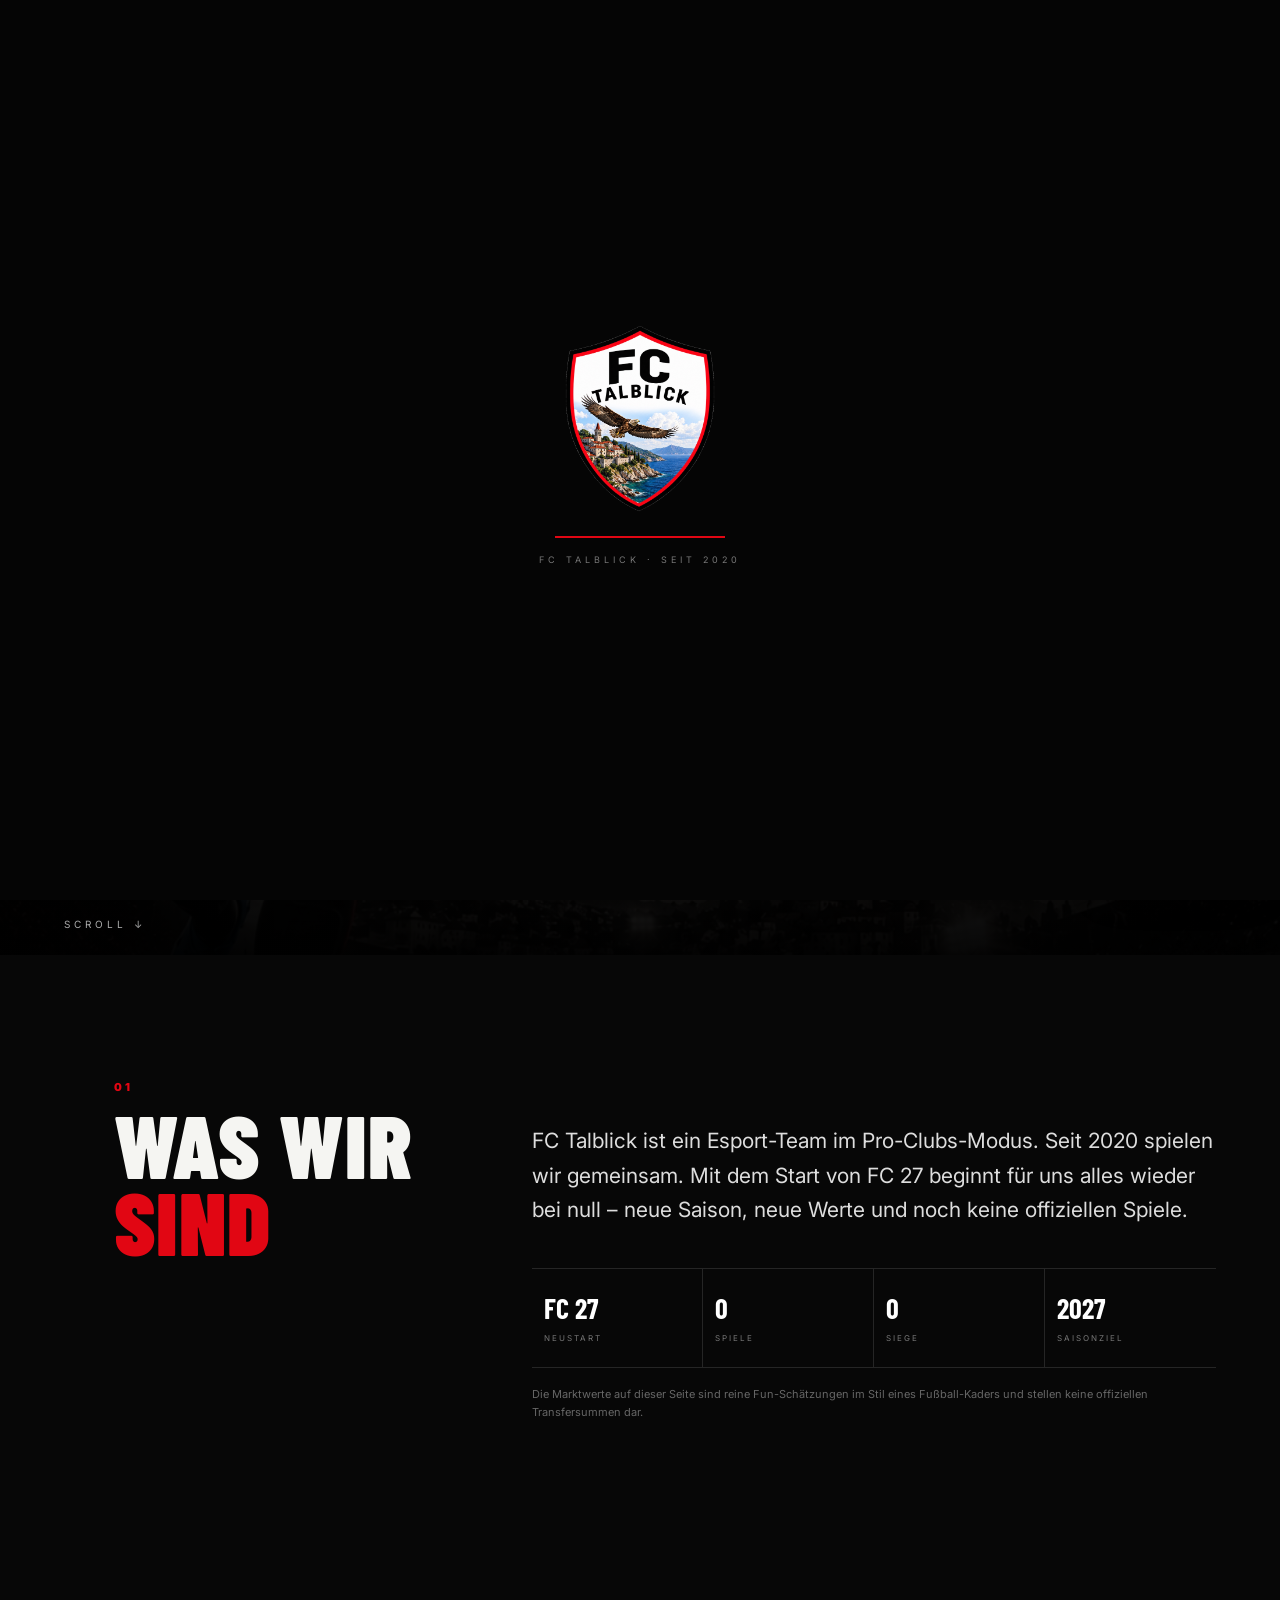
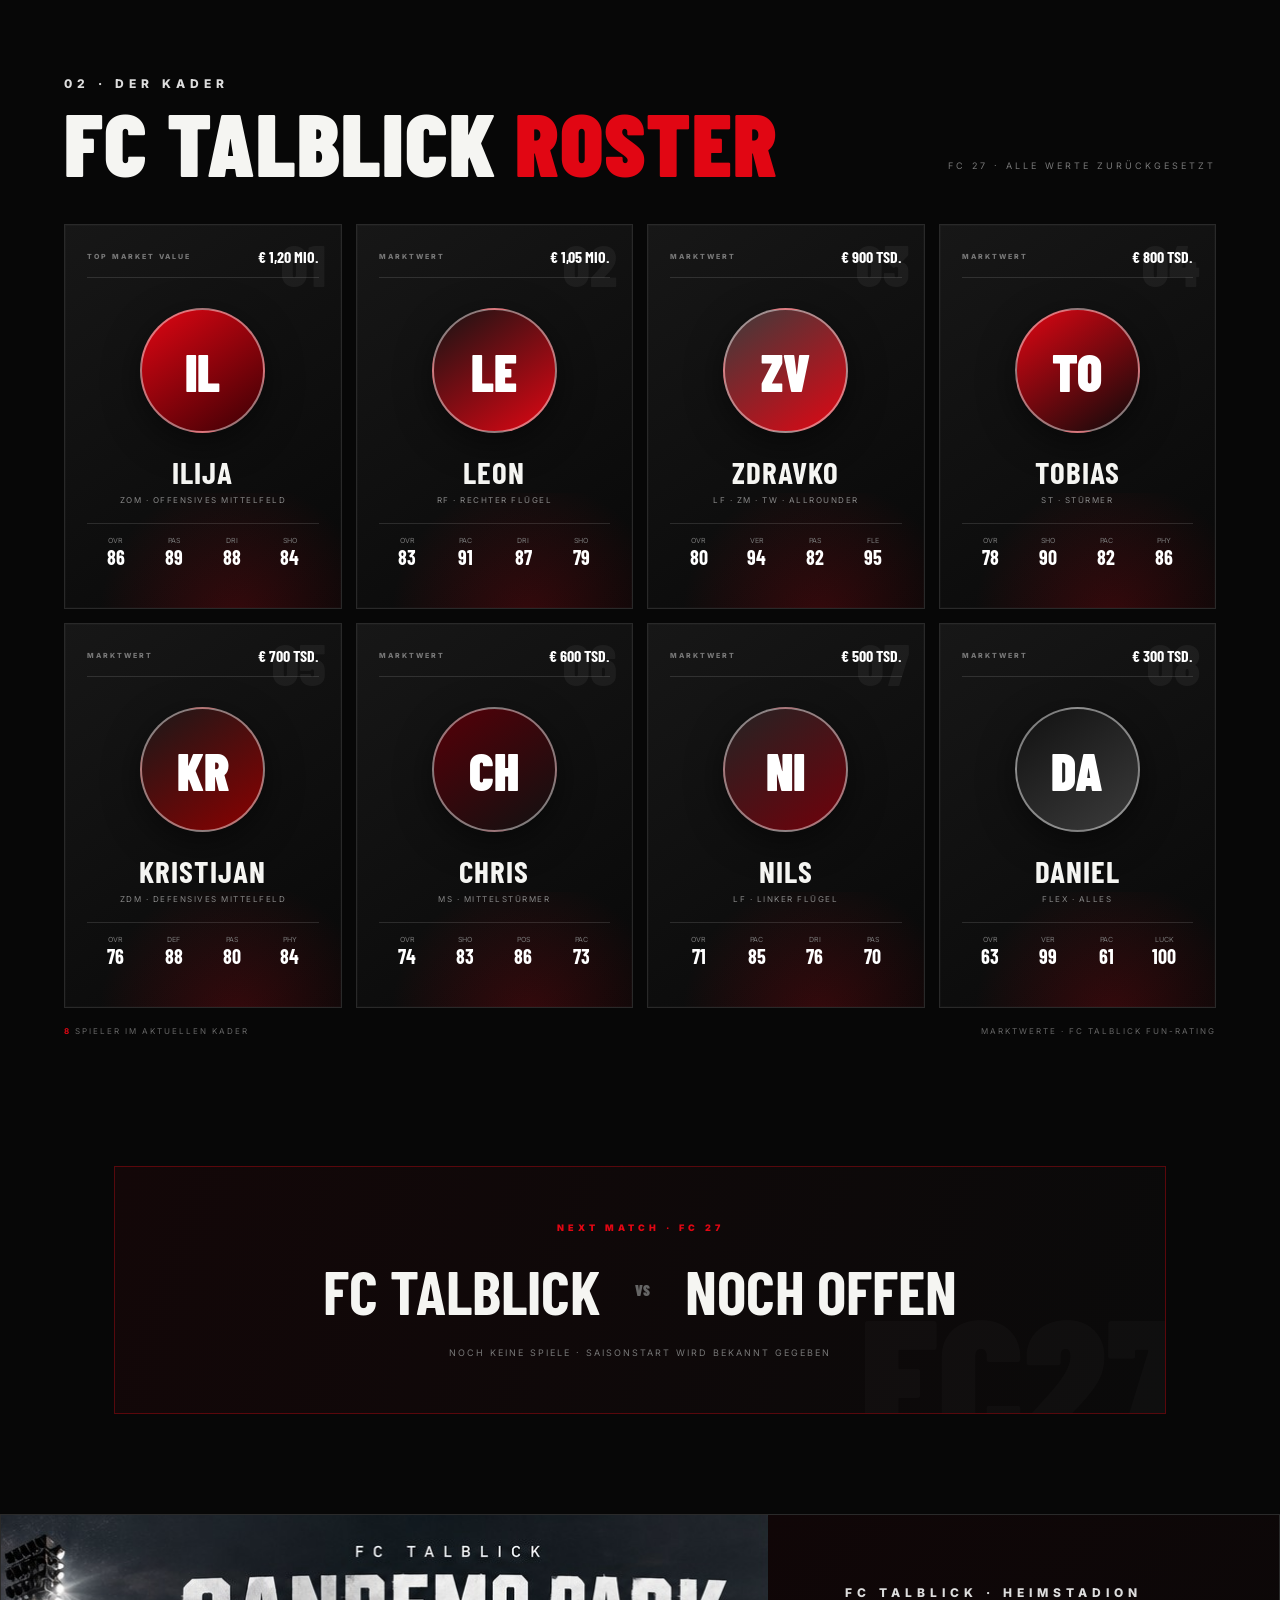
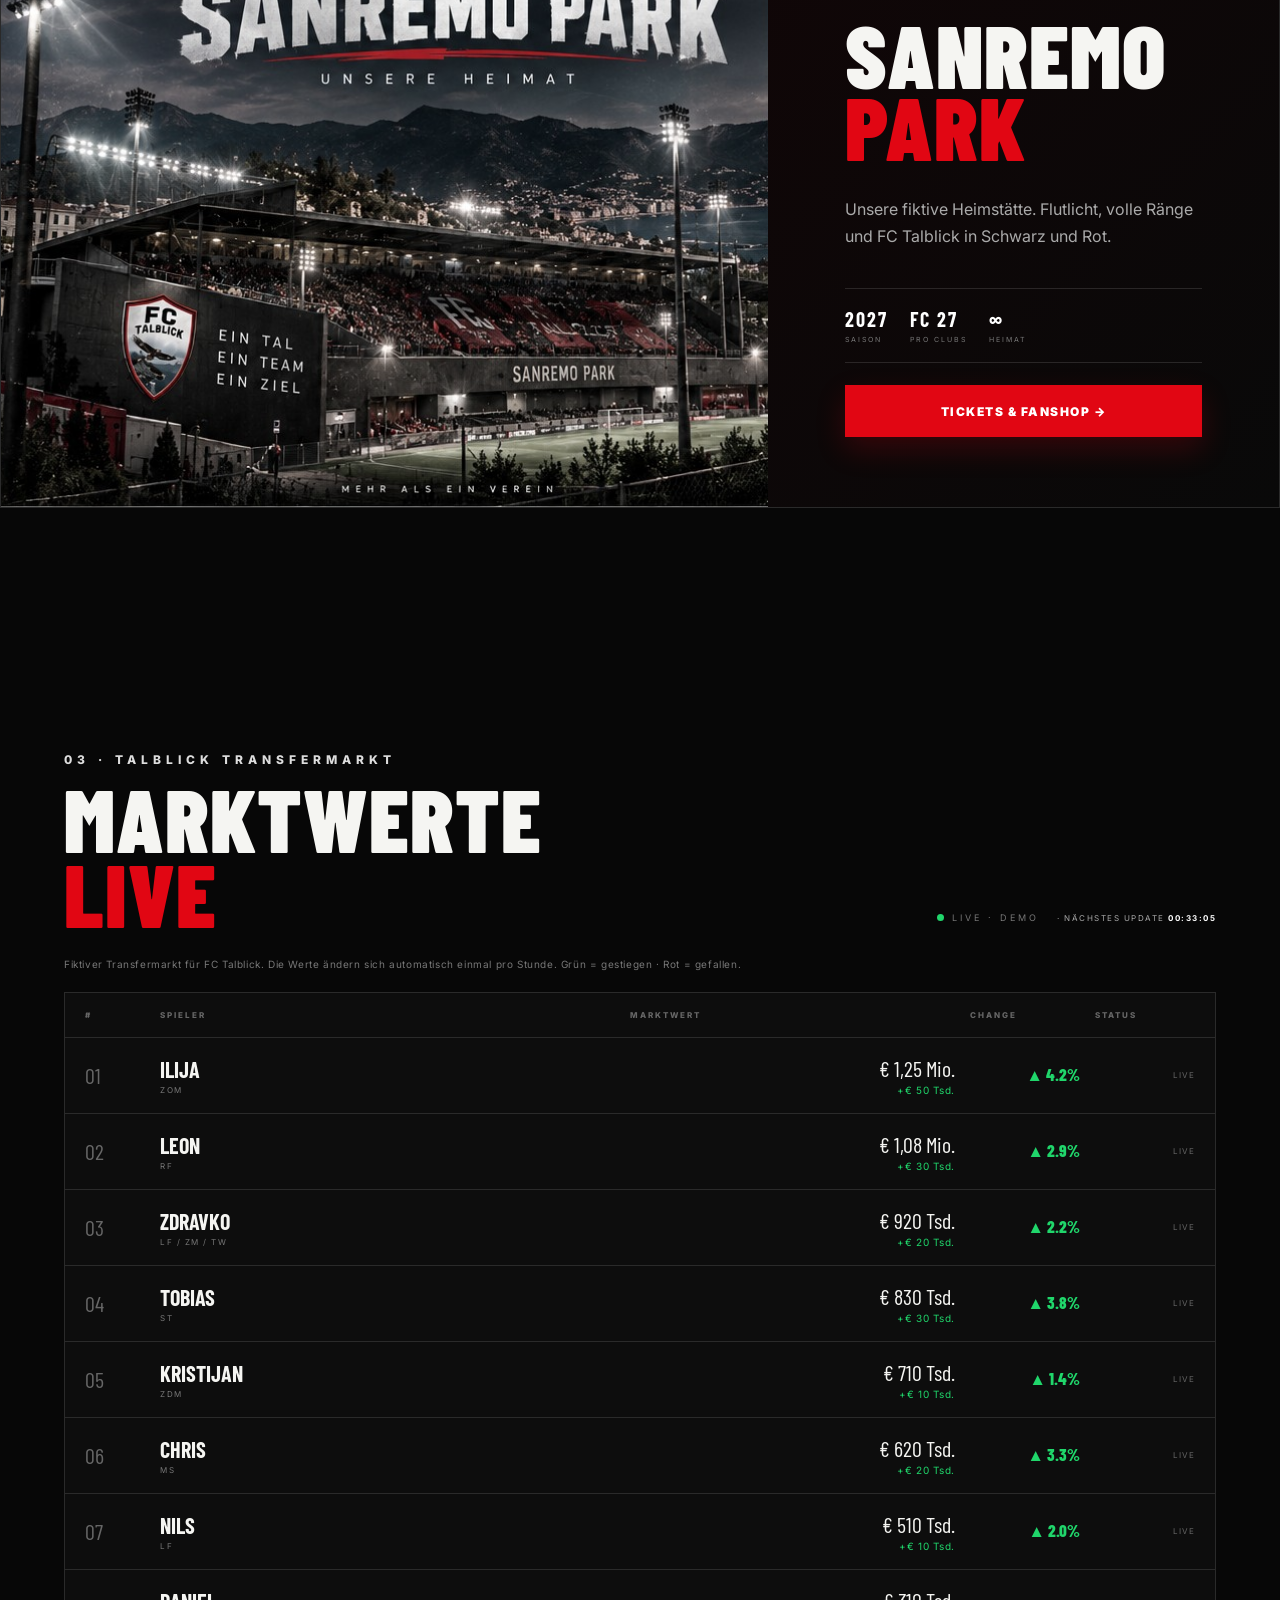
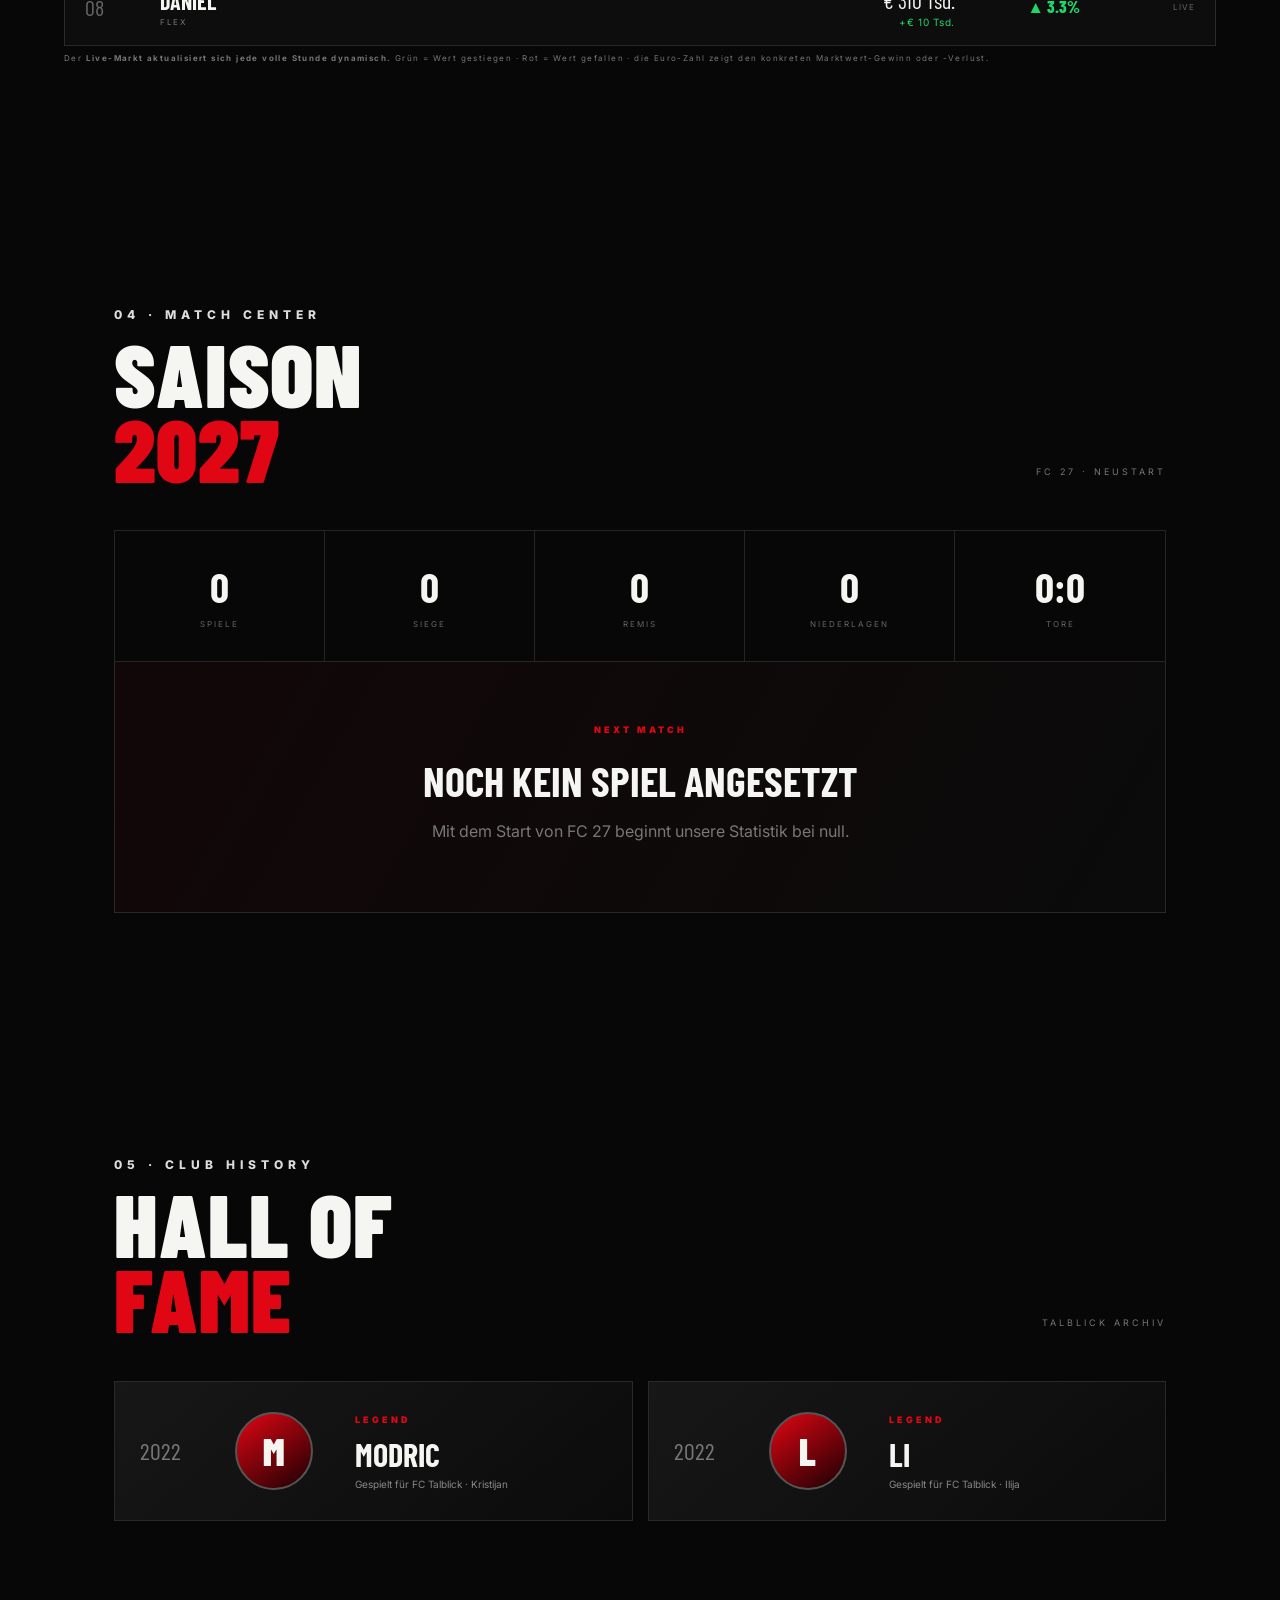
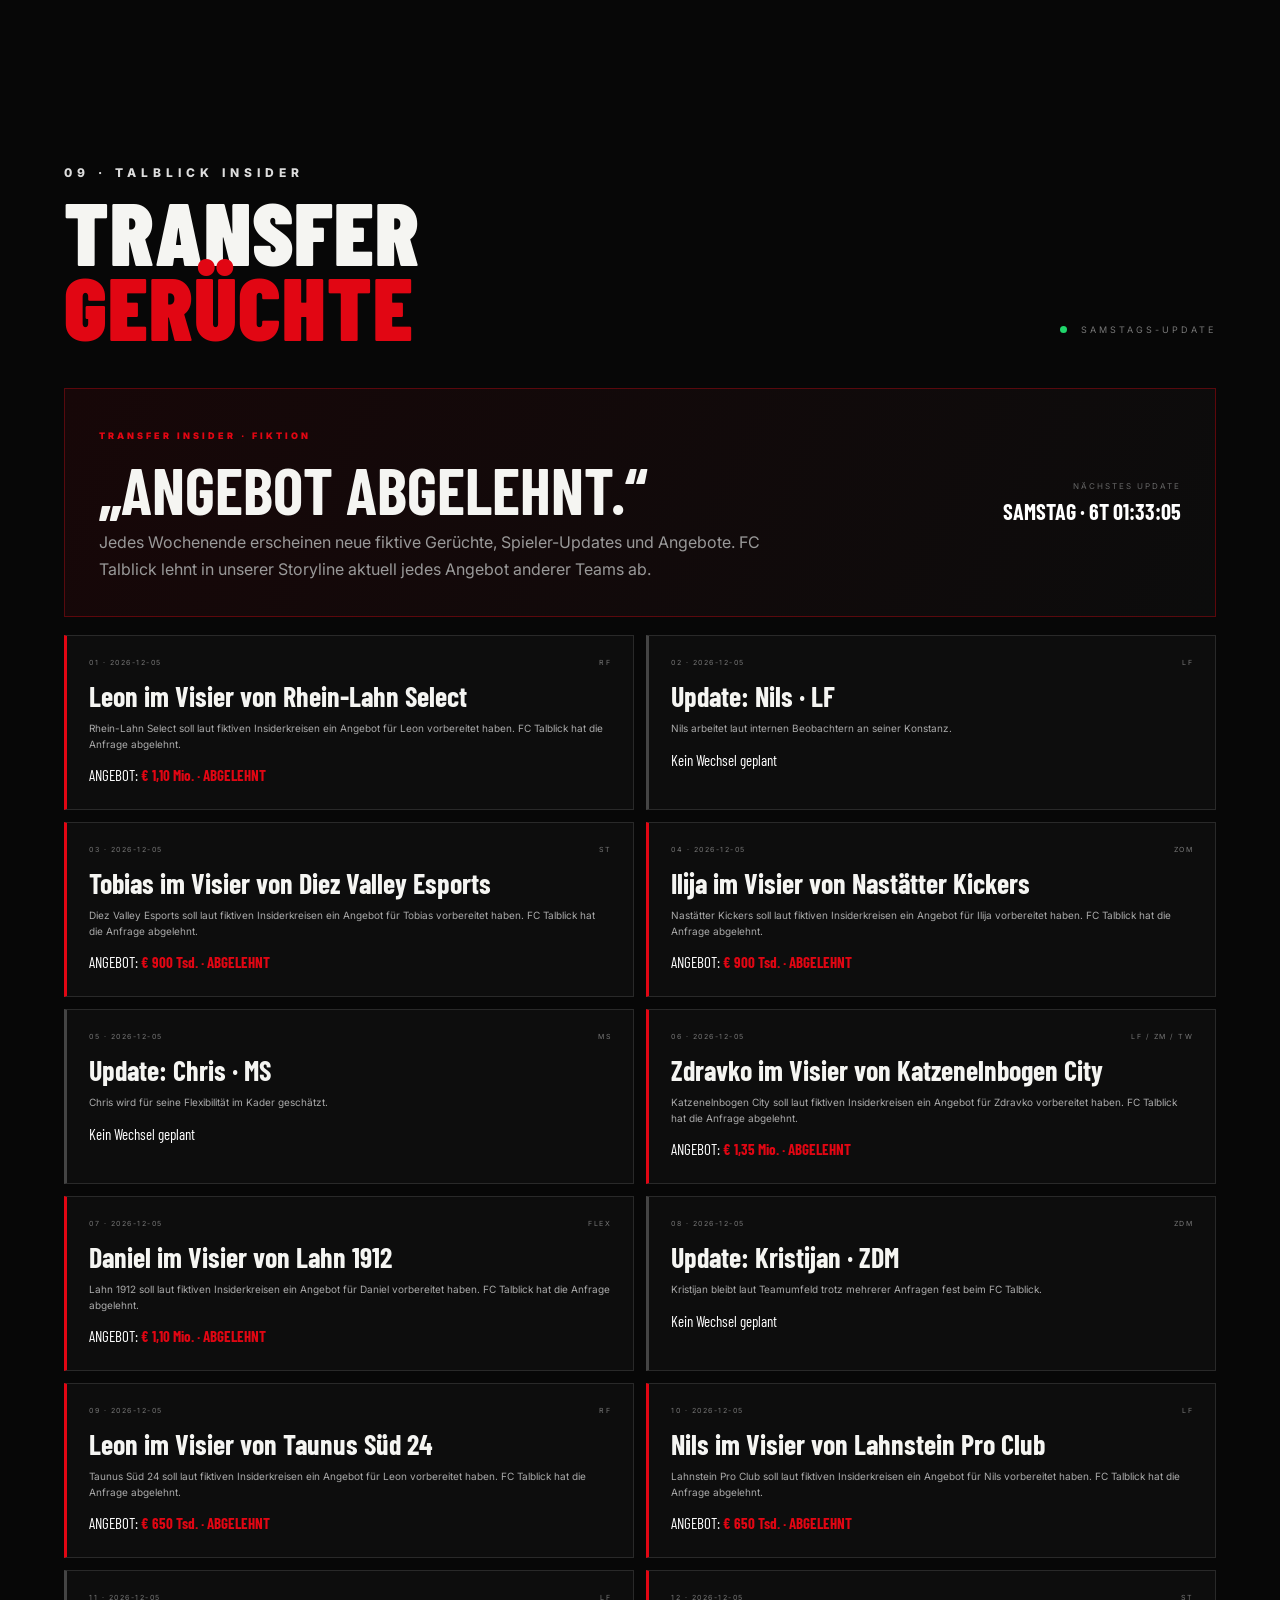
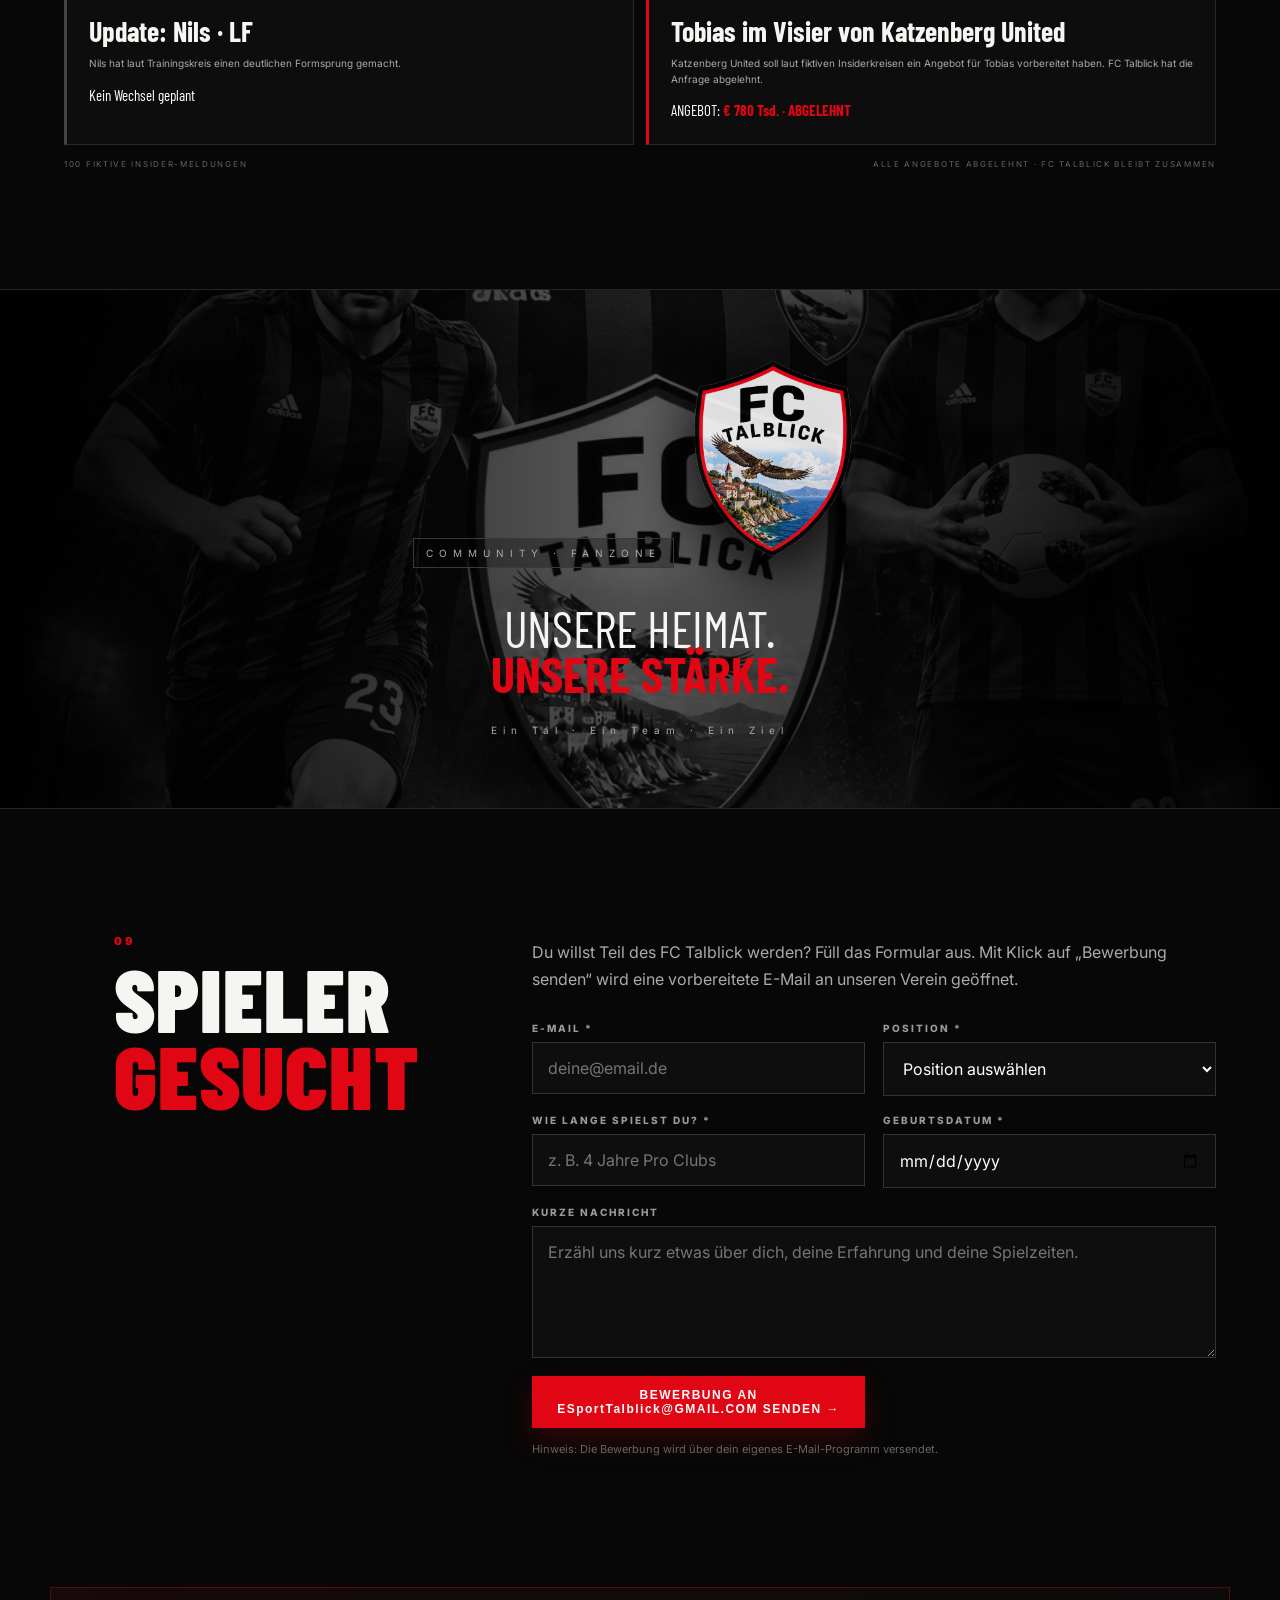
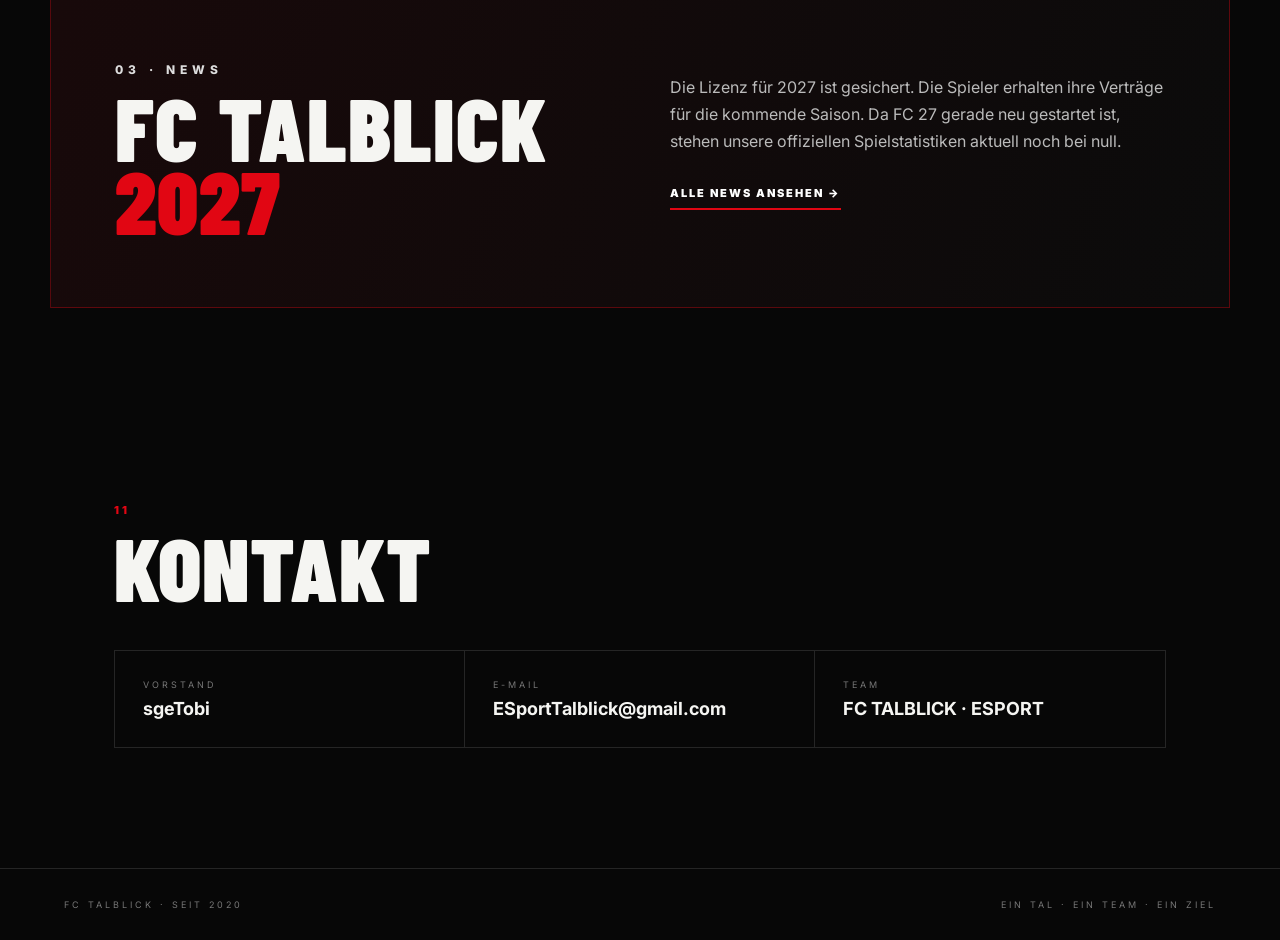
==== commit 12cf73b1: "Add files via upload" ====
--- a/index.html
+++ b/index.html
@@ -362,12 +362,12 @@
     <span>EIN TAL · EIN TEAM · EIN ZIEL</span>
   </footer>
 
-  <script src="script.js?v=4.3" defer></script>
+  <script src="script.js?v=5.0" defer></script>
 
   <aside class="fan-chat" id="fanChat" aria-label="Talblick Live Chat">
     <button class="fan-chat-toggle" id="fanChatToggle">
       <span class="chat-dot"></span>
-      TALBLICK CHAT <b id="chatUnread">7</b>
+      TALBLICK CHAT <b id="chatUnread">2</b>
     </button>
     <div class="fan-chat-panel">
       <div class="fan-chat-header">
@@ -376,7 +376,7 @@
       </div>
       <div class="fan-chat-note">Automatisch generierter Demo-Chat. Die Namen und Nachrichten sind fiktiv.</div>
       <div class="fan-chat-messages" id="fanChatMessages"></div>
-      <div class="fan-chat-footer"><span>● LIVE</span><small>120 DEMO-NACHRICHTEN</small></div>
+      <div class="fan-chat-footer"><span>● LIVE</span><small>DYNAMISCH · 1 SEK.</small></div>
     </div>
   </aside>
 
--- a/style.css
+++ b/style.css
@@ -369,3 +369,18 @@
 }
 
 .community-label{display:inline-block;margin-bottom:16px;font-size:8px;letter-spacing:2.5px;color:#bbb;border:1px solid #3a3a3a;padding:8px 12px;background:rgba(0,0,0,.28)}
+
+.vip-ticket{position:relative;border-color:rgba(225,6,19,.65)!important;background:linear-gradient(145deg,#170707,#0b0b0b)!important;box-shadow:0 0 35px rgba(225,6,19,.08)}
+.vip-ticket:before{content:"VIP";position:absolute;right:18px;top:16px;font-family:"Barlow Condensed";font-weight:800;font-size:34px;color:rgba(225,6,19,.18);letter-spacing:2px}
+.vip-ticket .shop-card-badge{color:#fff;background:#b80010;border:1px solid #e10613}
+.vip-ticket .shop-price{color:#fff;font-family:"Barlow Condensed";font-size:38px;font-weight:800;margin:12px 0}
+.vip-ticket .shop-features{padding-left:18px;color:#aaa;line-height:1.8;font-size:10px}
+.vip-ticket .shop-buy{border-color:#e10613;background:#e10613;color:#fff}
+
+
+/* Dynamic live-chat message animation */
+@keyframes chatIn {
+  from { opacity: 0; transform: translateY(8px); }
+  to { opacity: 1; transform: translateY(0); }
+}
+.fan-chat-messages .chat-message { animation: chatIn .22s ease-out; }
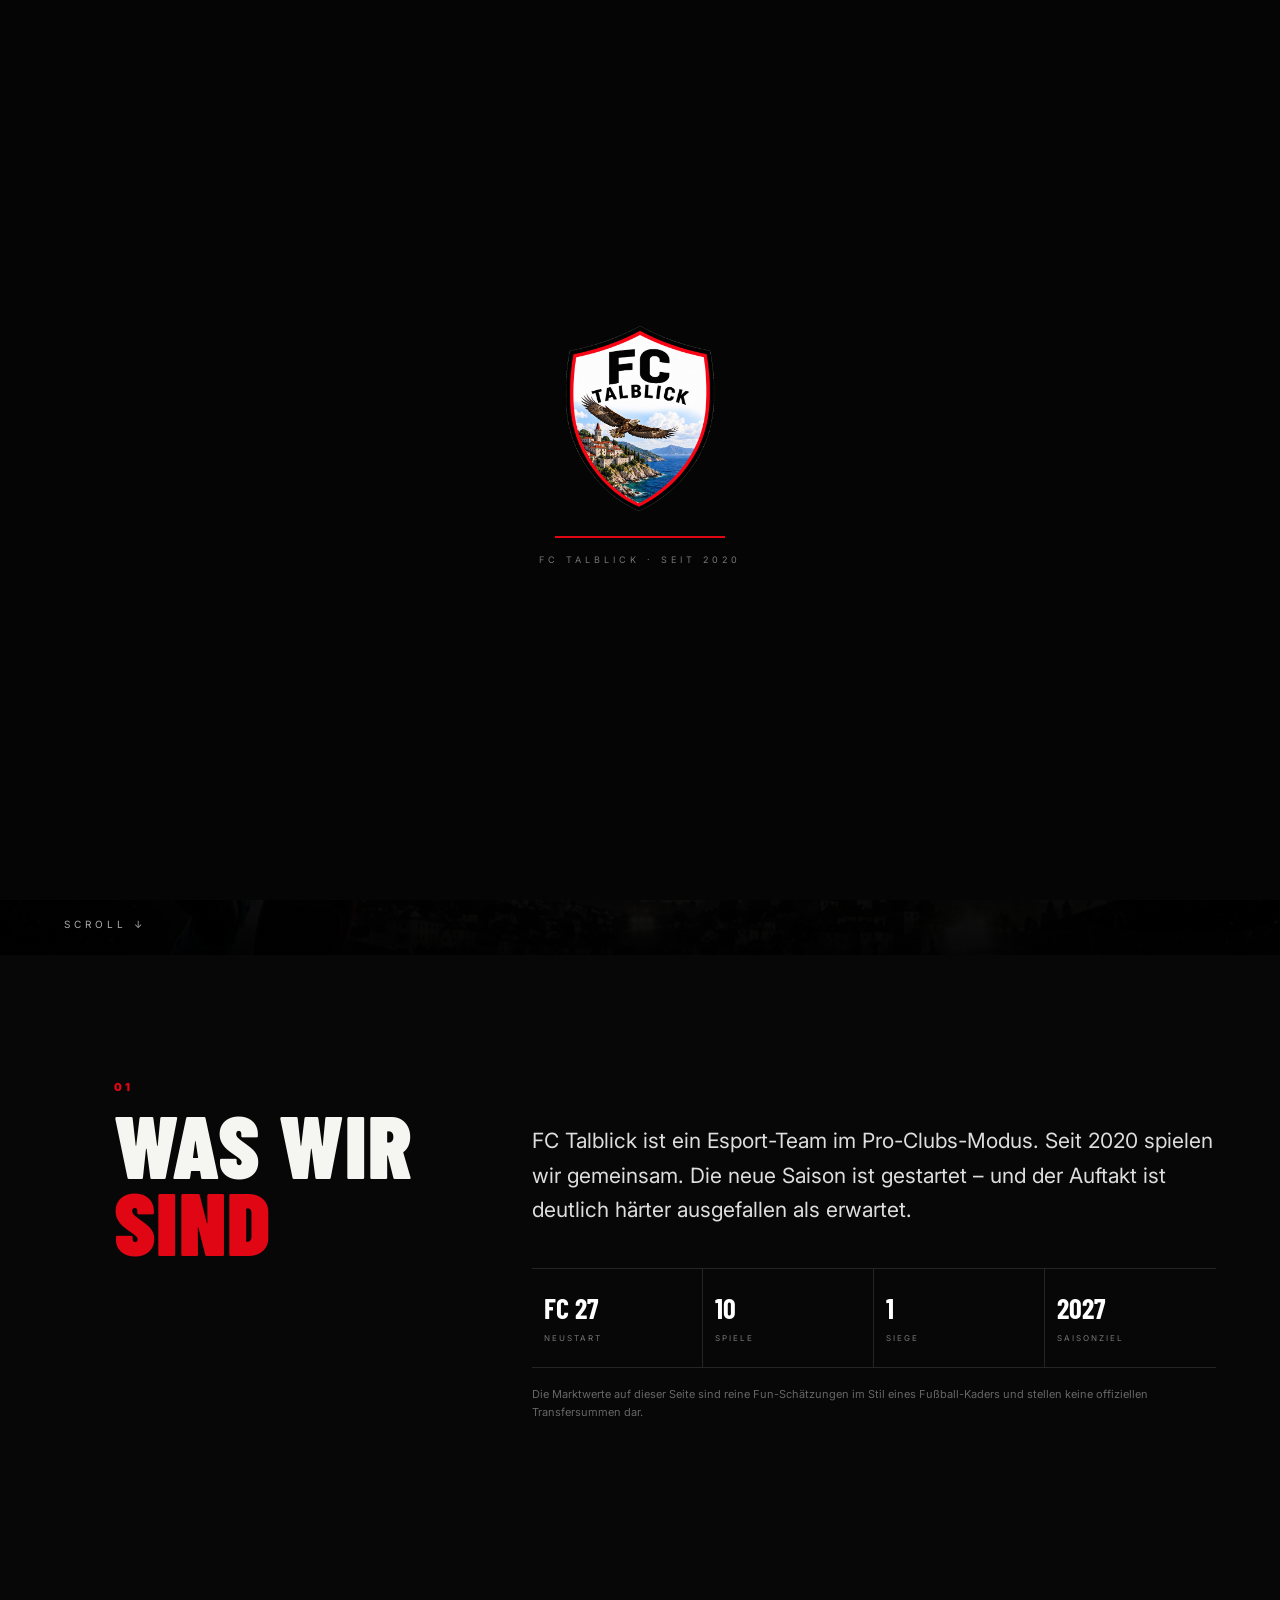
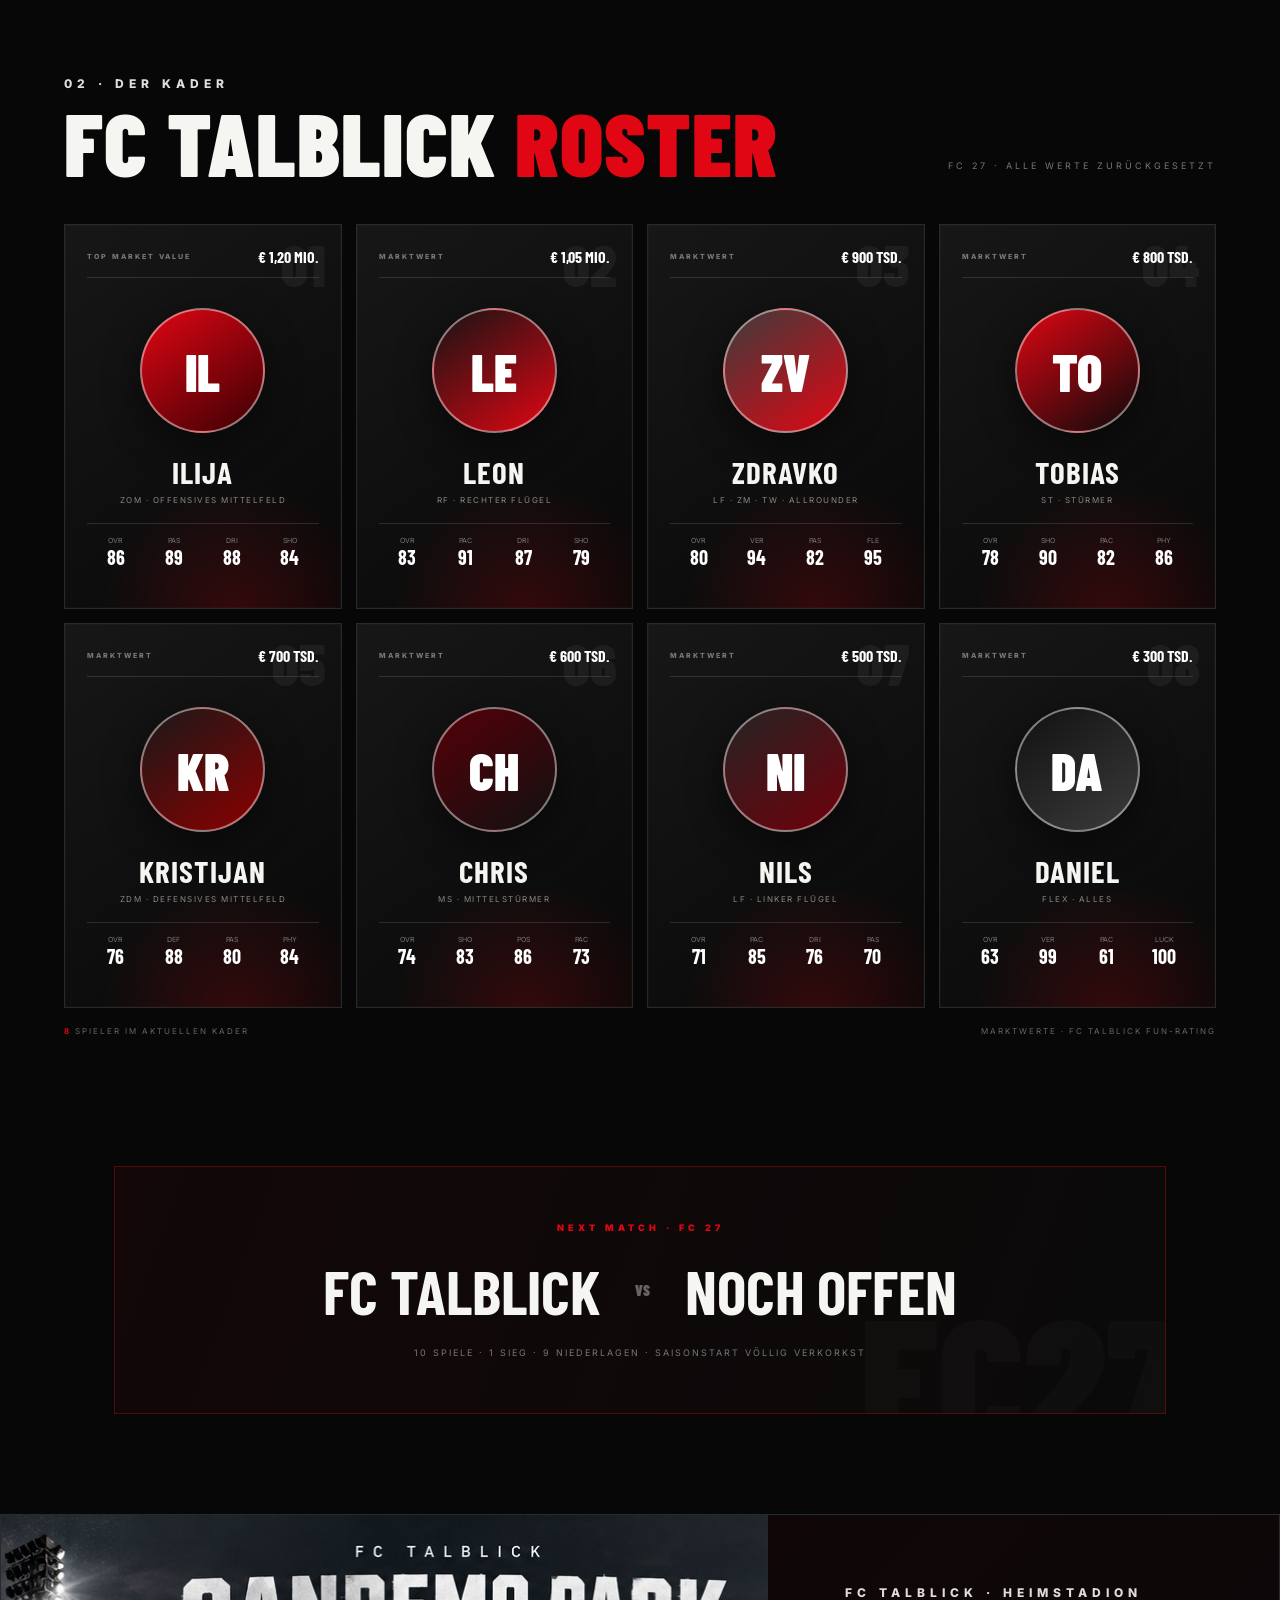
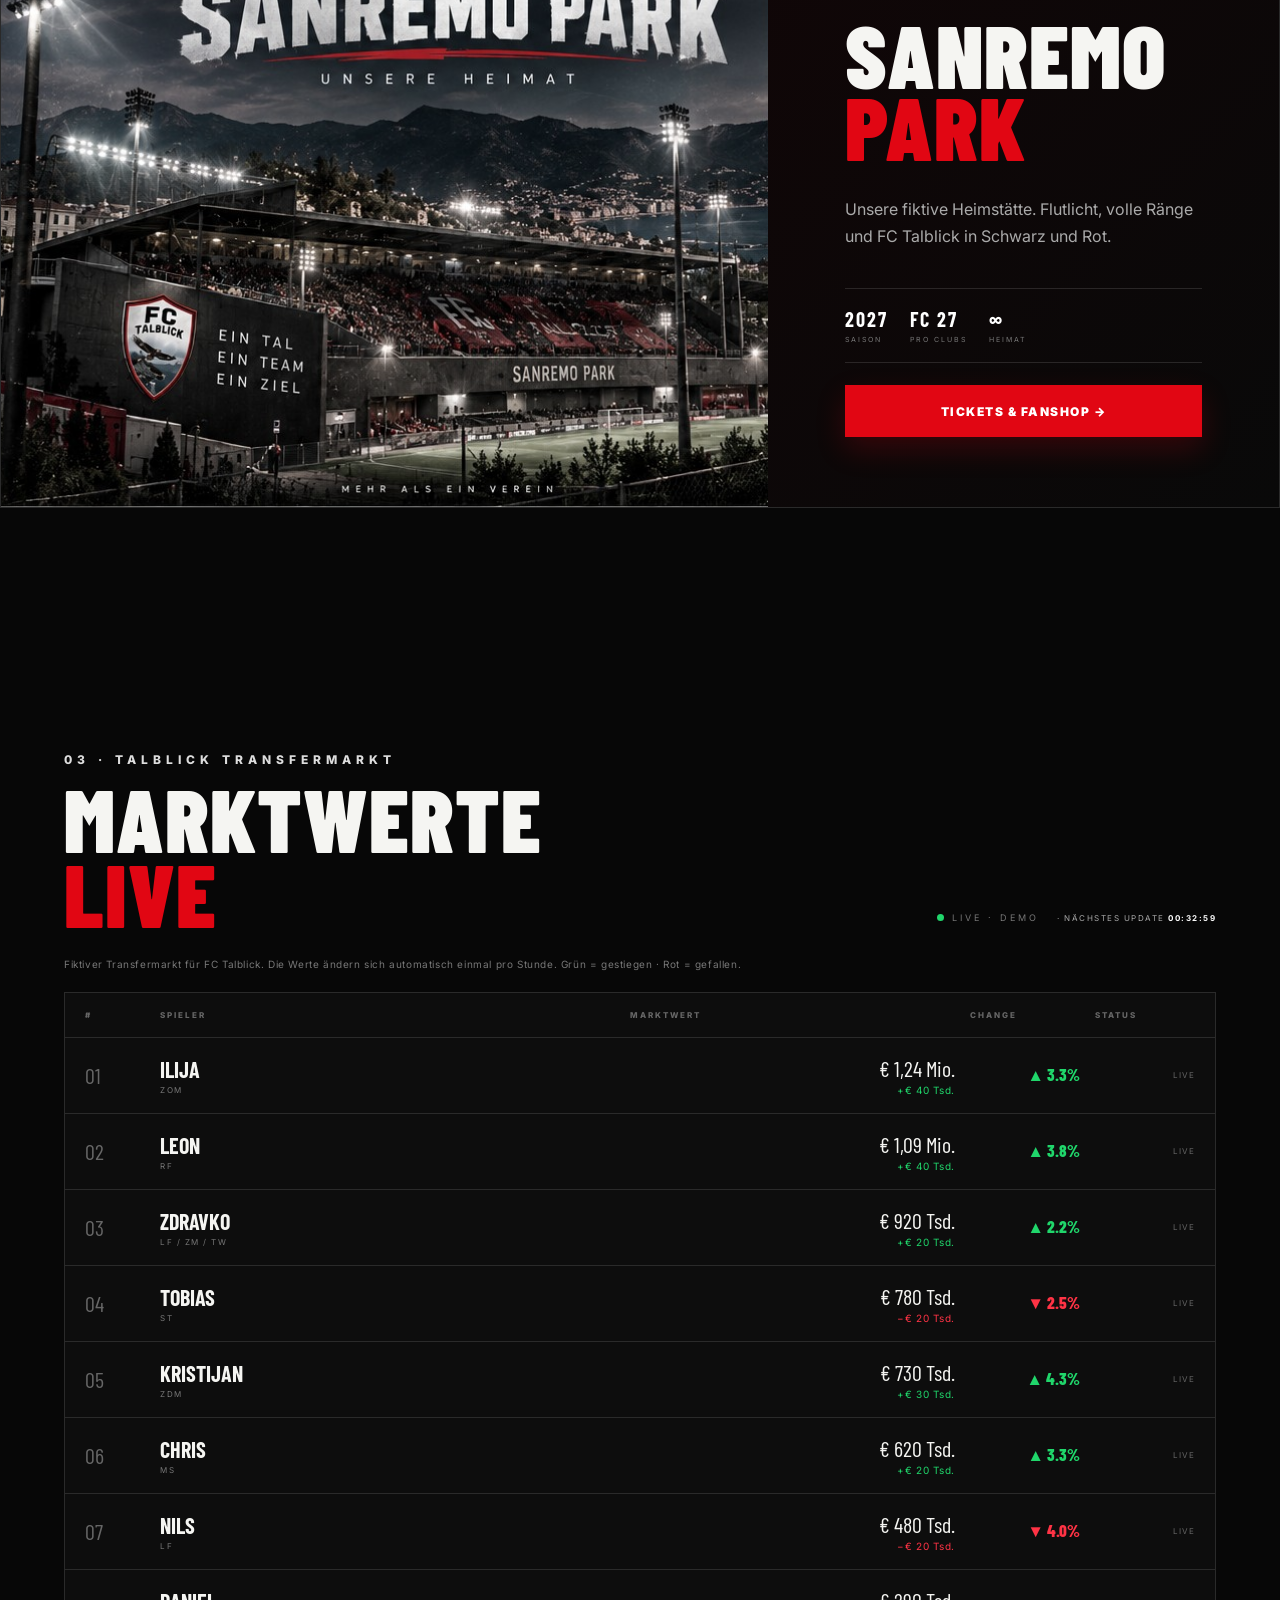
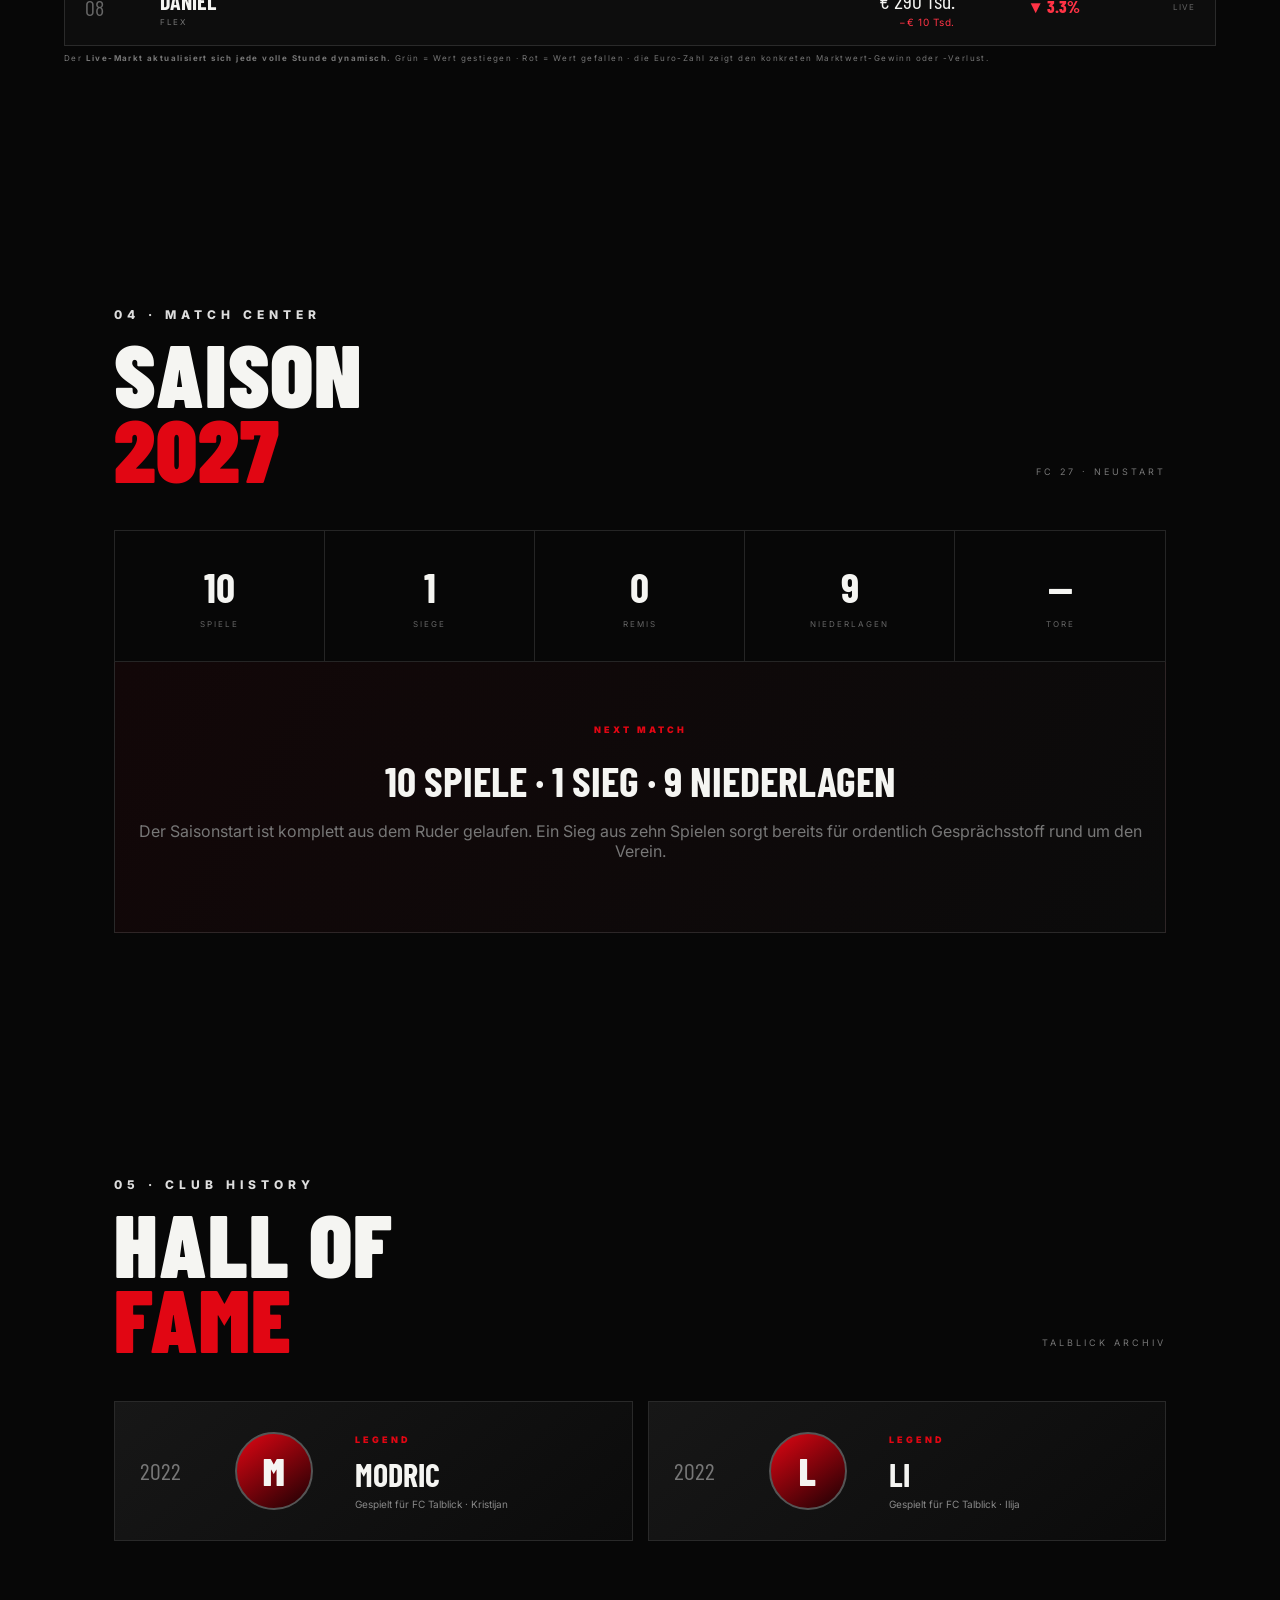
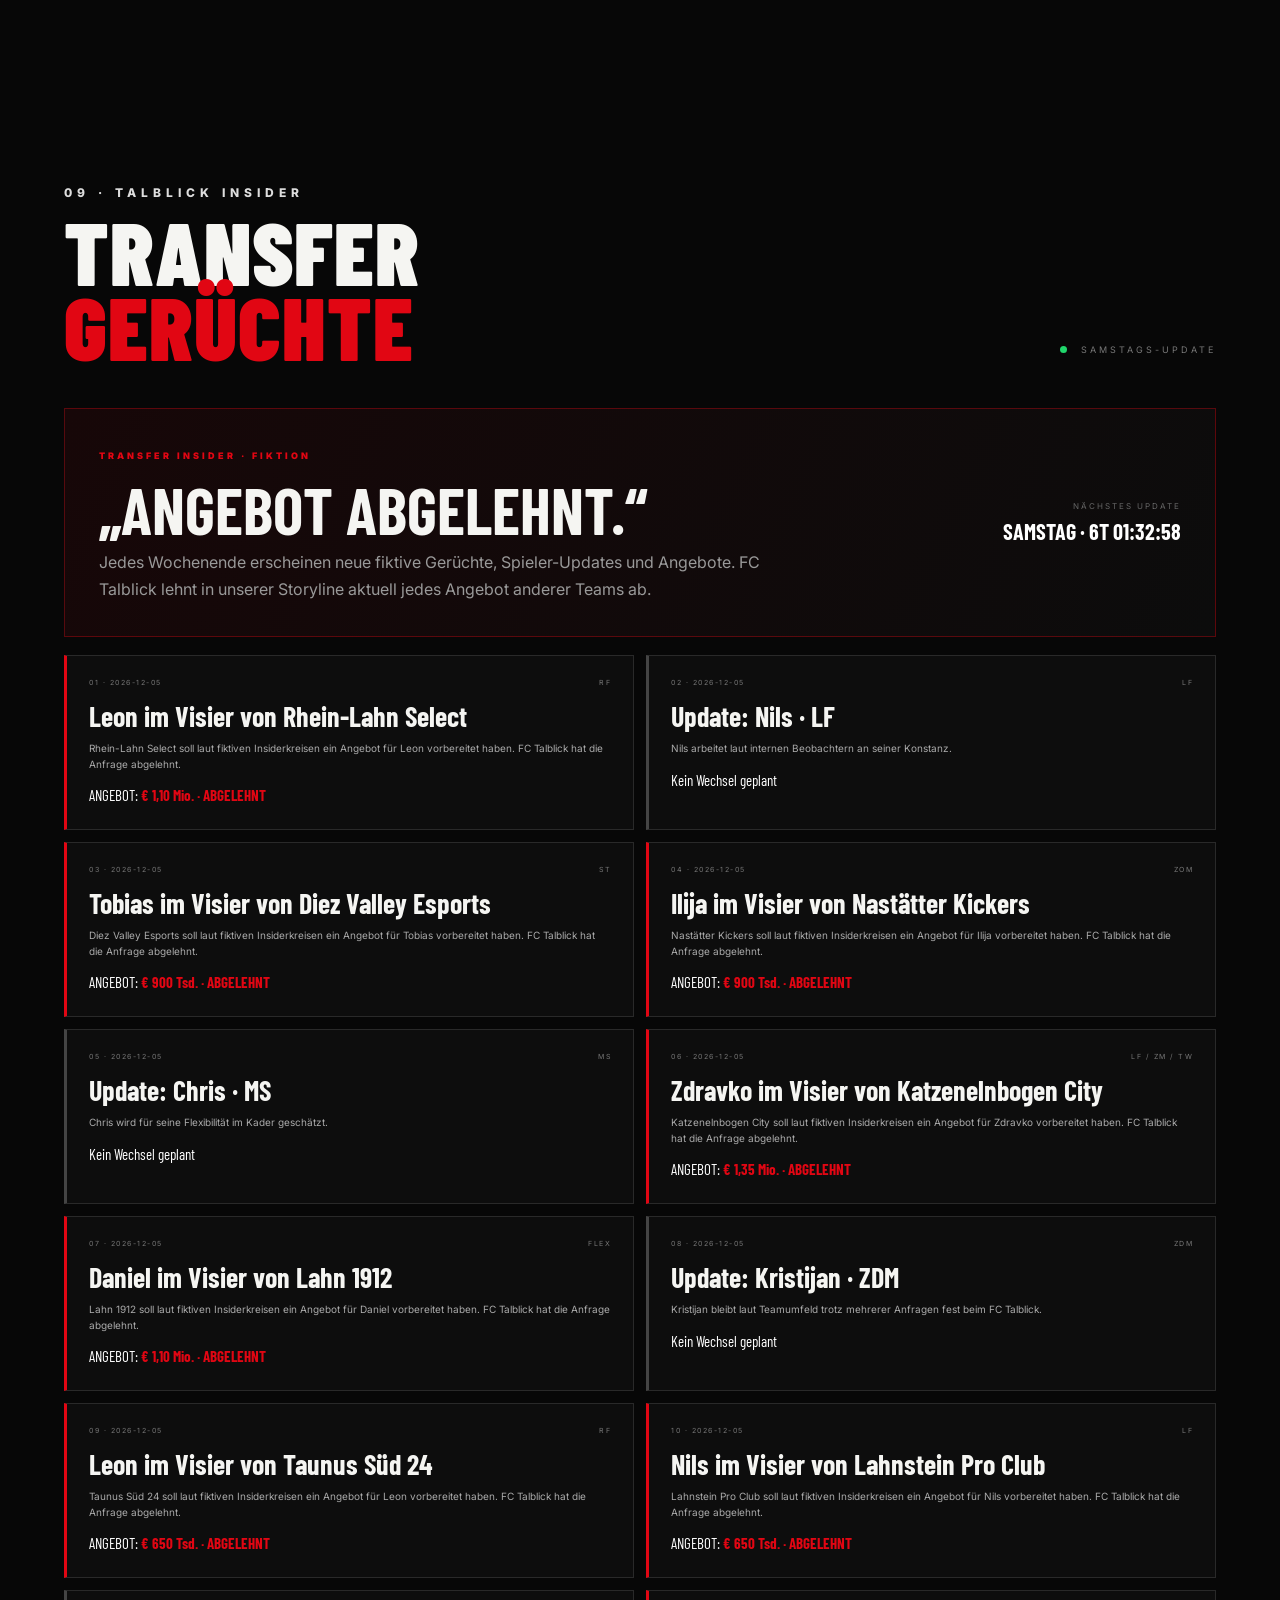
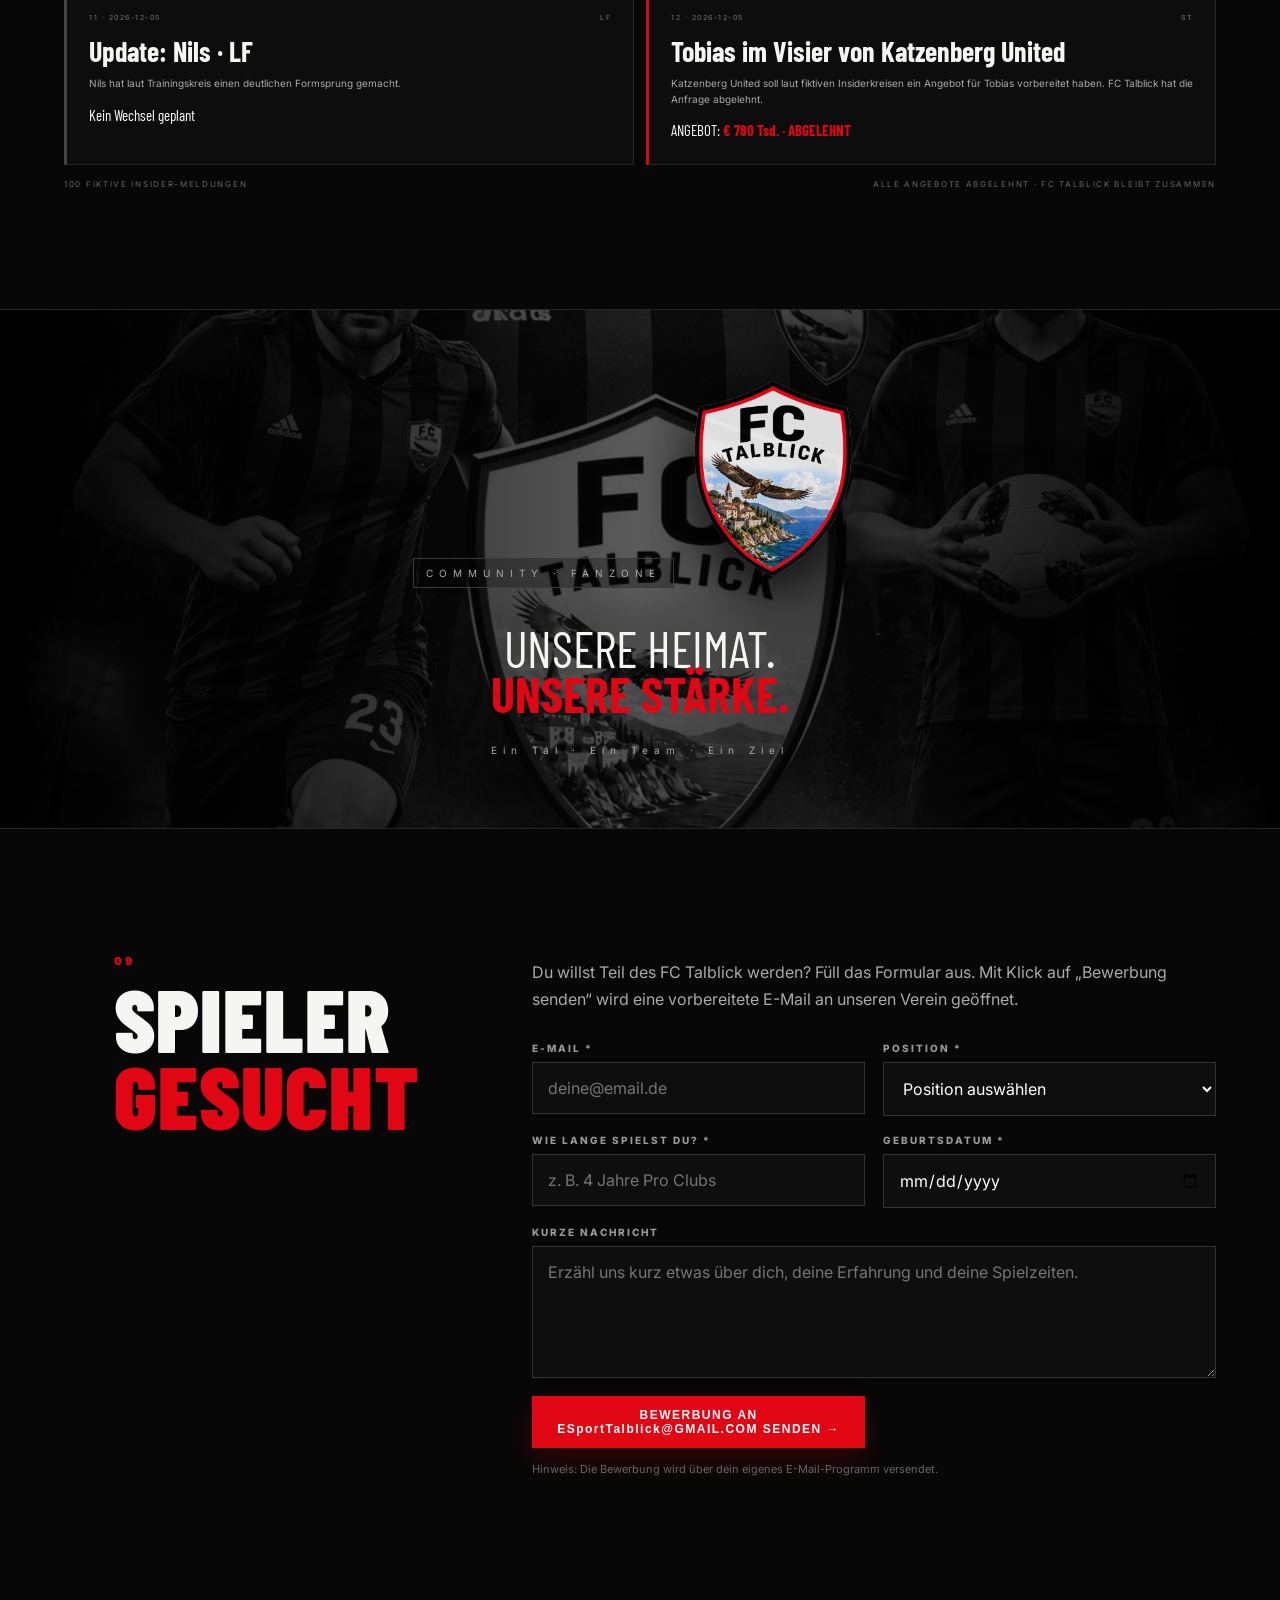
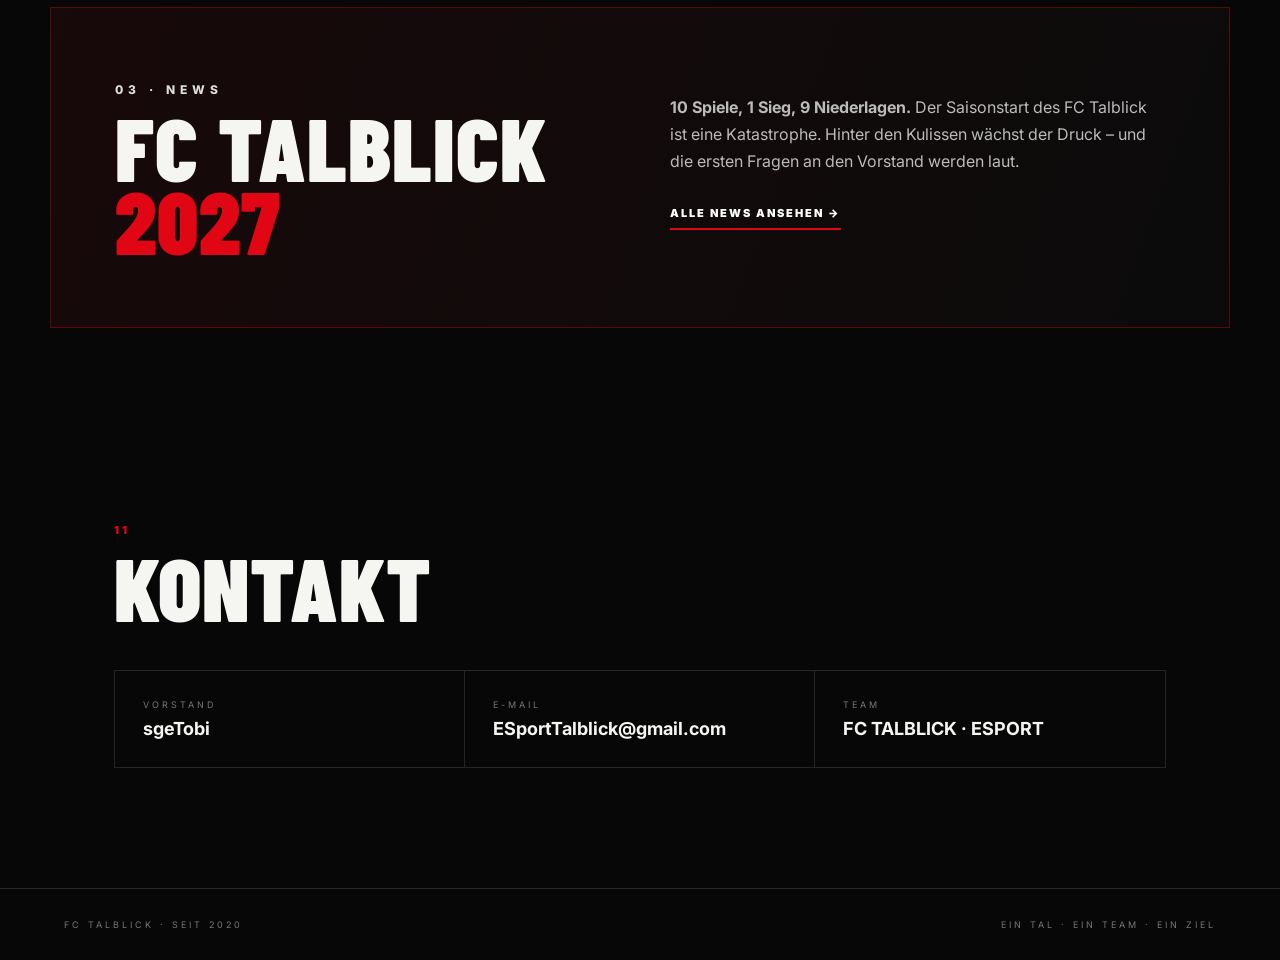
==== commit 524dc5c5: "Add files via upload" ====
--- a/index.html
+++ b/index.html
@@ -9,7 +9,7 @@
   <link rel="preconnect" href="https://fonts.googleapis.com">
   <link rel="preconnect" href="https://fonts.gstatic.com" crossorigin>
   <link href="https://fonts.googleapis.com/css2?family=Barlow+Condensed:wght@500;600;700;800;900&family=Inter:wght@400;500;600;700&display=swap" rel="stylesheet">
-  <link rel="stylesheet" href="style.css?v=4.2">
+  <link rel="stylesheet" href="style.css?v=5.1">
 </head>
 <body>
   <div id="loader" class="loader">
@@ -79,11 +79,11 @@
         <h2>WAS WIR<br><em>SIND</em></h2>
       </div>
       <div class="copy">
-        <p class="lead">FC Talblick ist ein Esport-Team im Pro-Clubs-Modus. Seit 2020 spielen wir gemeinsam. Mit dem Start von FC 27 beginnt für uns alles wieder bei null – neue Saison, neue Werte und noch keine offiziellen Spiele.</p>
+        <p class="lead">FC Talblick ist ein Esport-Team im Pro-Clubs-Modus. Seit 2020 spielen wir gemeinsam. Die neue Saison ist gestartet – und der Auftakt ist deutlich härter ausgefallen als erwartet.</p>
         <div class="season-reset">
           <div><strong>FC 27</strong><span>NEUSTART</span></div>
-          <div><strong>0</strong><span>SPIELE</span></div>
-          <div><strong>0</strong><span>SIEGE</span></div>
+          <div><strong>10</strong><span>SPIELE</span></div>
+          <div><strong>1</strong><span>SIEGE</span></div>
           <div><strong>2027</strong><span>SAISONZIEL</span></div>
         </div>
         <p class="small-copy">Die Marktwerte auf dieser Seite sind reine Fun-Schätzungen im Stil eines Fußball-Kaders und stellen keine offiziellen Transfersummen dar.</p>
@@ -175,7 +175,7 @@
       <div class="next-match-card">
         <div class="next-label">NEXT MATCH · FC 27</div>
         <div class="next-teams"><strong>FC TALBLICK</strong><span>VS</span><strong>NOCH OFFEN</strong></div>
-        <div class="next-status">NOCH KEINE SPIELE · SAISONSTART WIRD BEKANNT GEGEBEN</div>
+        <div class="next-status">10 SPIELE · 1 SIEG · 9 NIEDERLAGEN · SAISONSTART VÖLLIG VERKORKST</div>
       </div>
     </section>
 
@@ -217,16 +217,16 @@
         <div class="roster-note">FC 27 · NEUSTART</div>
       </div>
       <div class="match-dashboard">
-        <div><strong>0</strong><span>SPIELE</span></div>
-        <div><strong>0</strong><span>SIEGE</span></div>
+        <div><strong>10</strong><span>SPIELE</span></div>
+        <div><strong>1</strong><span>SIEGE</span></div>
         <div><strong>0</strong><span>REMIS</span></div>
-        <div><strong>0</strong><span>NIEDERLAGEN</span></div>
-        <div><strong>0:0</strong><span>TORE</span></div>
+        <div><strong>9</strong><span>NIEDERLAGEN</span></div>
+        <div><strong>—</strong><span>TORE</span></div>
       </div>
       <div class="match-empty">
         <span class="tag">NEXT MATCH</span>
-        <h3>NOCH KEIN SPIEL ANGESETZT</h3>
-        <p>Mit dem Start von FC 27 beginnt unsere Statistik bei null.</p>
+        <h3>10 SPIELE · 1 SIEG · 9 NIEDERLAGEN</h3>
+        <p>Der Saisonstart ist komplett aus dem Ruder gelaufen. Ein Sieg aus zehn Spielen sorgt bereits für ordentlich Gesprächsstoff rund um den Verein.</p>
       </div>
     </section>
 
@@ -339,7 +339,7 @@
         <h2>FC TALBLICK<br><em>2027</em></h2>
       </div>
       <div>
-        <p>Die Lizenz für 2027 ist gesichert. Die Spieler erhalten ihre Verträge für die kommende Saison. Da FC 27 gerade neu gestartet ist, stehen unsere offiziellen Spielstatistiken aktuell noch bei null.</p>
+        <p><strong>10 Spiele, 1 Sieg, 9 Niederlagen.</strong> Der Saisonstart des FC Talblick ist eine Katastrophe. Hinter den Kulissen wächst der Druck – und die ersten Fragen an den Vorstand werden laut.</p>
         <a class="text-link" href="news.html">ALLE NEWS ANSEHEN →</a>
       </div>
     </section>
@@ -363,6 +363,21 @@
   </footer>
 
   <script src="script.js?v=5.0" defer></script>
+
+  <div class="news-popup" id="newsPopup" role="dialog" aria-modal="true" aria-labelledby="newsPopupTitle">
+    <div class="news-popup-backdrop" data-news-close></div>
+    <div class="news-popup-card">
+      <button class="news-popup-close" id="newsPopupClose" aria-label="News schließen">×</button>
+      <span class="eyebrow">⚠ AKTUELLE NEWS · FC TALBLICK</span>
+      <div class="news-popup-kicker">SAISONSTART · 10 SPIELE</div>
+      <h2 id="newsPopupTitle">FC TALBLICK<br><em>IN DER KRISE</em></h2>
+      <div class="news-popup-stats"><b>10</b><span>SPIELE</span><b>1</b><span>SIEG</span><b>9</b><span>NIEDERLAGEN</span></div>
+      <p><strong>Der Saisonstart ist komplett eskaliert.</strong> Nur ein Sieg aus zehn Spielen. Rund um den Verein werden bereits unangenehme Fragen gestellt: Hat Vorstand Tobias zu viel Geld für Trikots rausgehauen? Oder wurde die Kabine lieber mit Shisha versorgt, statt den Kader auf den Saisonstart vorzubereiten?</p>
+      <p><strong>Kristijan fehlt aktuell komplett.</strong> Der Spieler ist verletzt – wie lange er ausfällt, ist derzeit offen.</p>
+      <p><strong>Zdravko sorgt ebenfalls für Schlagzeilen:</strong> Trotz gelbem Schein wird auf dem Platz eine schwache Leistung nach der anderen abgeliefert. Die Kritik im Umfeld wird lauter.</p>
+      <a class="btn btn-red" href="news.html">VOLLSTÄNDIGE NEWS LESEN →</a>
+    </div>
+  </div>
 
   <aside class="fan-chat" id="fanChat" aria-label="Talblick Live Chat">
     <button class="fan-chat-toggle" id="fanChatToggle">
--- a/style.css
+++ b/style.css
@@ -78,6 +78,24 @@
 .contact-card div:last-child{border:0}
 .contact-card small{display:block;color:#777;font-size:9px;letter-spacing:3px;margin-bottom:8px}
 .contact-card strong,.contact-card a{font-size:18px;font-weight:700}
+.news-popup{position:fixed;inset:0;z-index:120;display:flex;align-items:center;justify-content:center;padding:24px;opacity:0;visibility:hidden;pointer-events:none;transition:.3s}
+.news-popup.show{opacity:1;visibility:visible;pointer-events:auto}
+.news-popup-backdrop{position:absolute;inset:0;background:rgba(0,0,0,.82);backdrop-filter:blur(8px)}
+.news-popup-card{position:relative;z-index:2;width:min(720px,100%);max-height:90svh;overflow:auto;background:linear-gradient(145deg,#171717,#090909);border:1px solid rgba(225,6,19,.65);box-shadow:0 30px 100px rgba(0,0,0,.8);padding:42px}
+.news-popup-card:before{content:"BREAKING";position:absolute;top:0;right:0;background:var(--red);padding:8px 15px;font-size:9px;font-weight:900;letter-spacing:3px}
+.news-popup-close{position:absolute;top:14px;left:14px;width:34px;height:34px;border:1px solid #444;background:#080808;color:#fff;font-size:25px;line-height:1;cursor:pointer;z-index:3}
+.news-popup-kicker{color:#777;font-size:10px;font-weight:900;letter-spacing:3px;margin:20px 0 8px}
+.news-popup-card h2{font-size:clamp(55px,8vw,92px);line-height:.82;margin:0 0 25px}
+.news-popup-card p{color:#bbb;line-height:1.7;font-size:14px}
+.news-popup-card p strong{color:#fff}
+.news-popup-stats{display:grid;grid-template-columns:repeat(3,1fr);gap:1px;background:#333;border:1px solid #333;margin:0 0 24px}
+.news-popup-stats b,.news-popup-stats span{background:#0b0b0b;padding:12px;text-align:center}
+.news-popup-stats b{font-family:"Barlow Condensed";font-size:34px;color:var(--red);padding-bottom:2px}
+.news-popup-stats span{font-size:8px;letter-spacing:2px;color:#777;padding-top:0}
+.news-warning{border-left:3px solid var(--red);padding-left:15px}
+.crisis-news{background:linear-gradient(100deg,rgba(225,6,19,.06),transparent)}
+.news-card.crisis-news h2{color:#fff}
+
 footer{padding:30px 5vw;border-top:1px solid var(--line);display:flex;justify-content:space-between;color:#777;font-size:9px;letter-spacing:3px}
 .loader{position:fixed;inset:0;z-index:100;background:#050505;display:flex;align-items:center;justify-content:center;transition:opacity .7s,visibility .7s}
 .loader.hide{opacity:0;visibility:hidden}
@@ -100,6 +118,10 @@
 .news-card h2{font-size:clamp(34px,5vw,65px);line-height:.9;margin-bottom:20px}
 .news-card p{color:#aaa;line-height:1.75;max-width:780px}
 @media(max-width:800px){
+  .news-popup-card{padding:38px 22px 25px}
+  .news-popup-card h2{font-size:54px}
+  .news-popup-card p{font-size:13px}
+
   .site-header{height:68px}
   .site-header nav{display:none;position:absolute;top:68px;left:0;right:0;background:#080808;padding:20px 5vw;flex-direction:column;gap:18px;border-bottom:1px solid var(--line)}
   .site-header nav.open{display:flex}
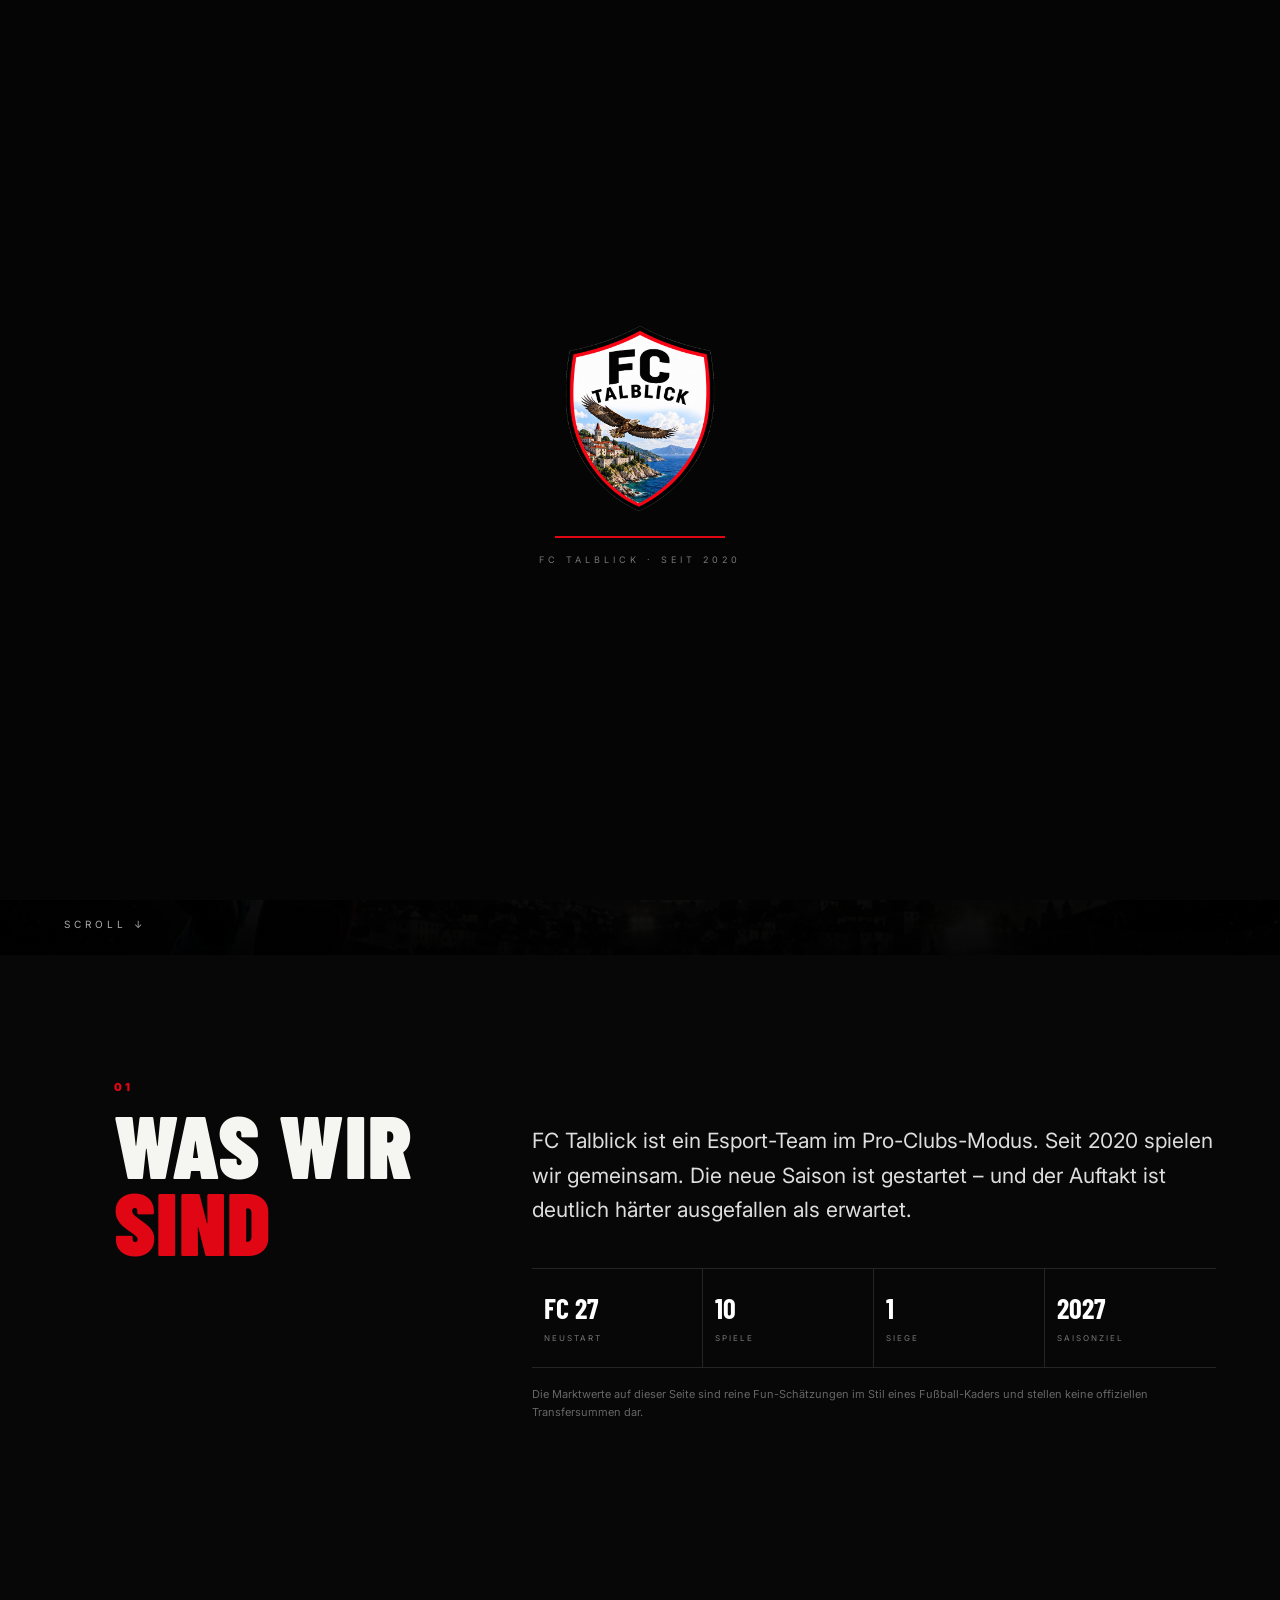
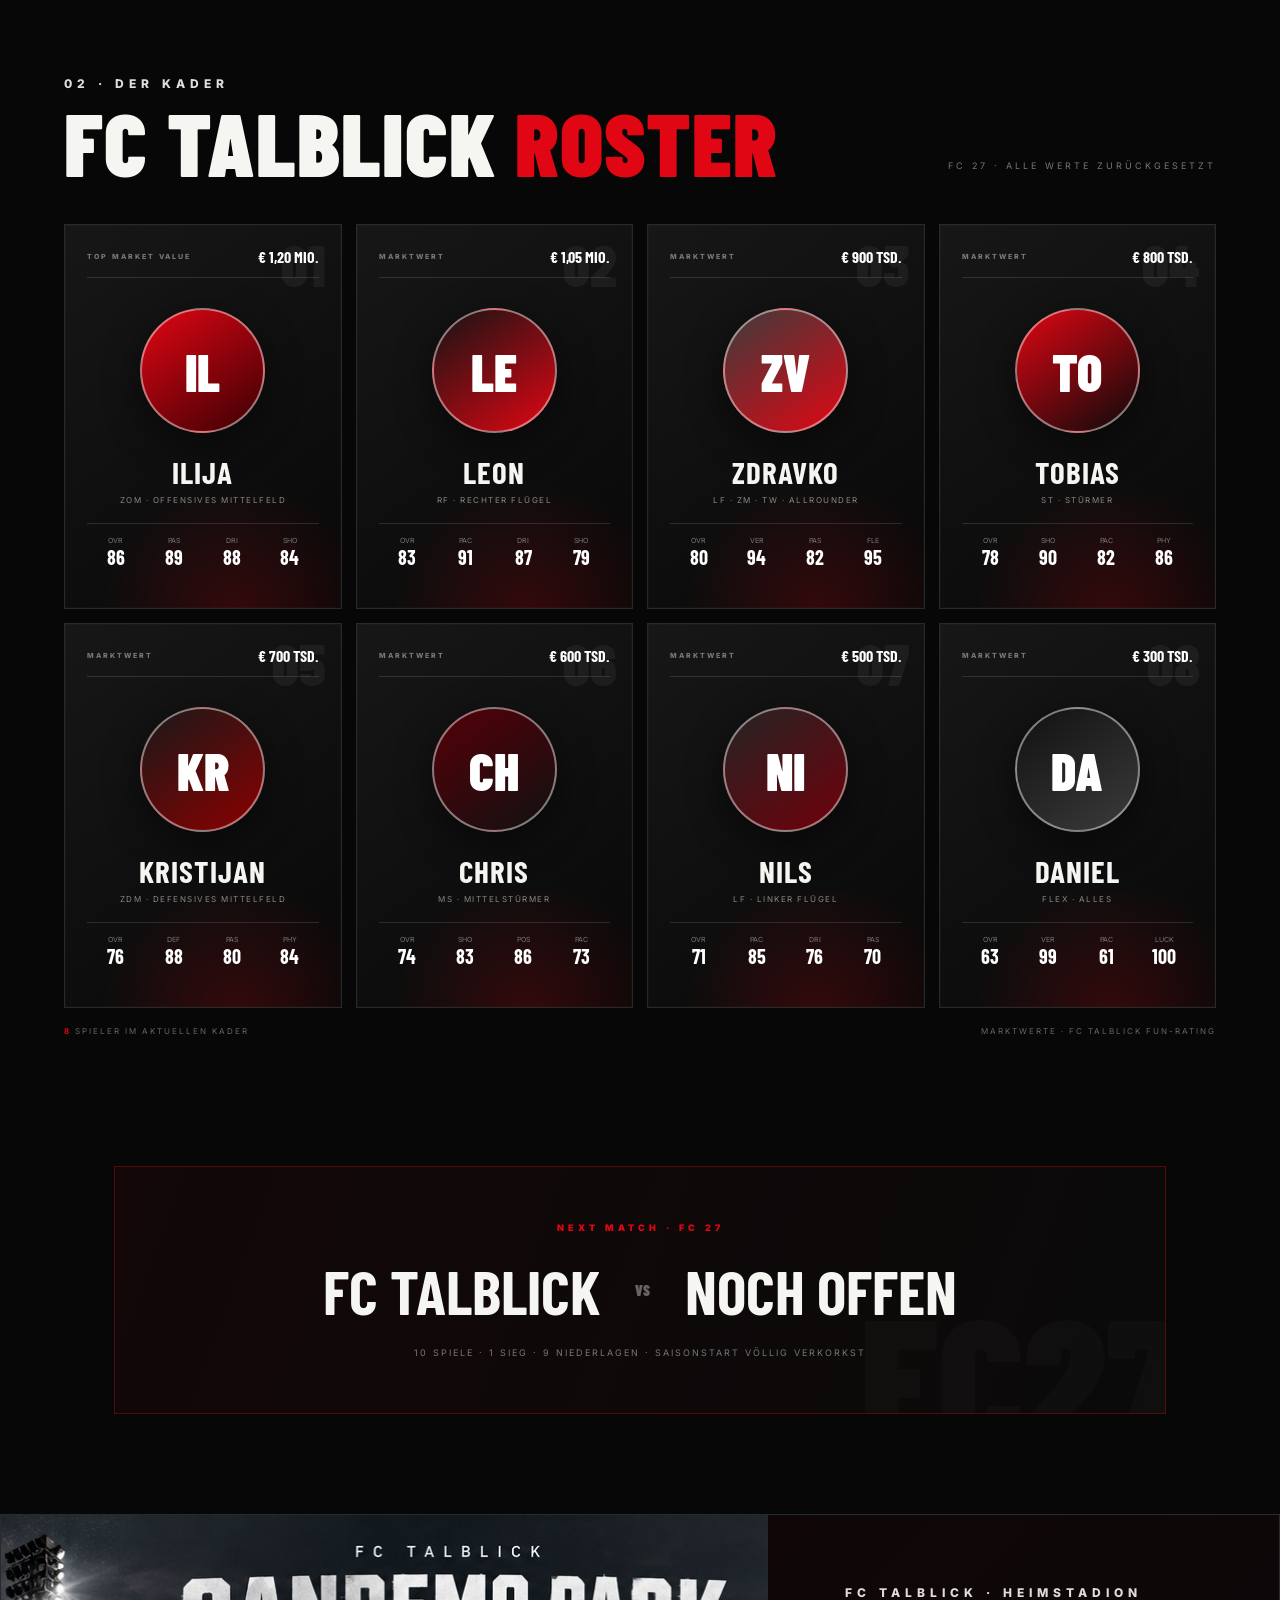
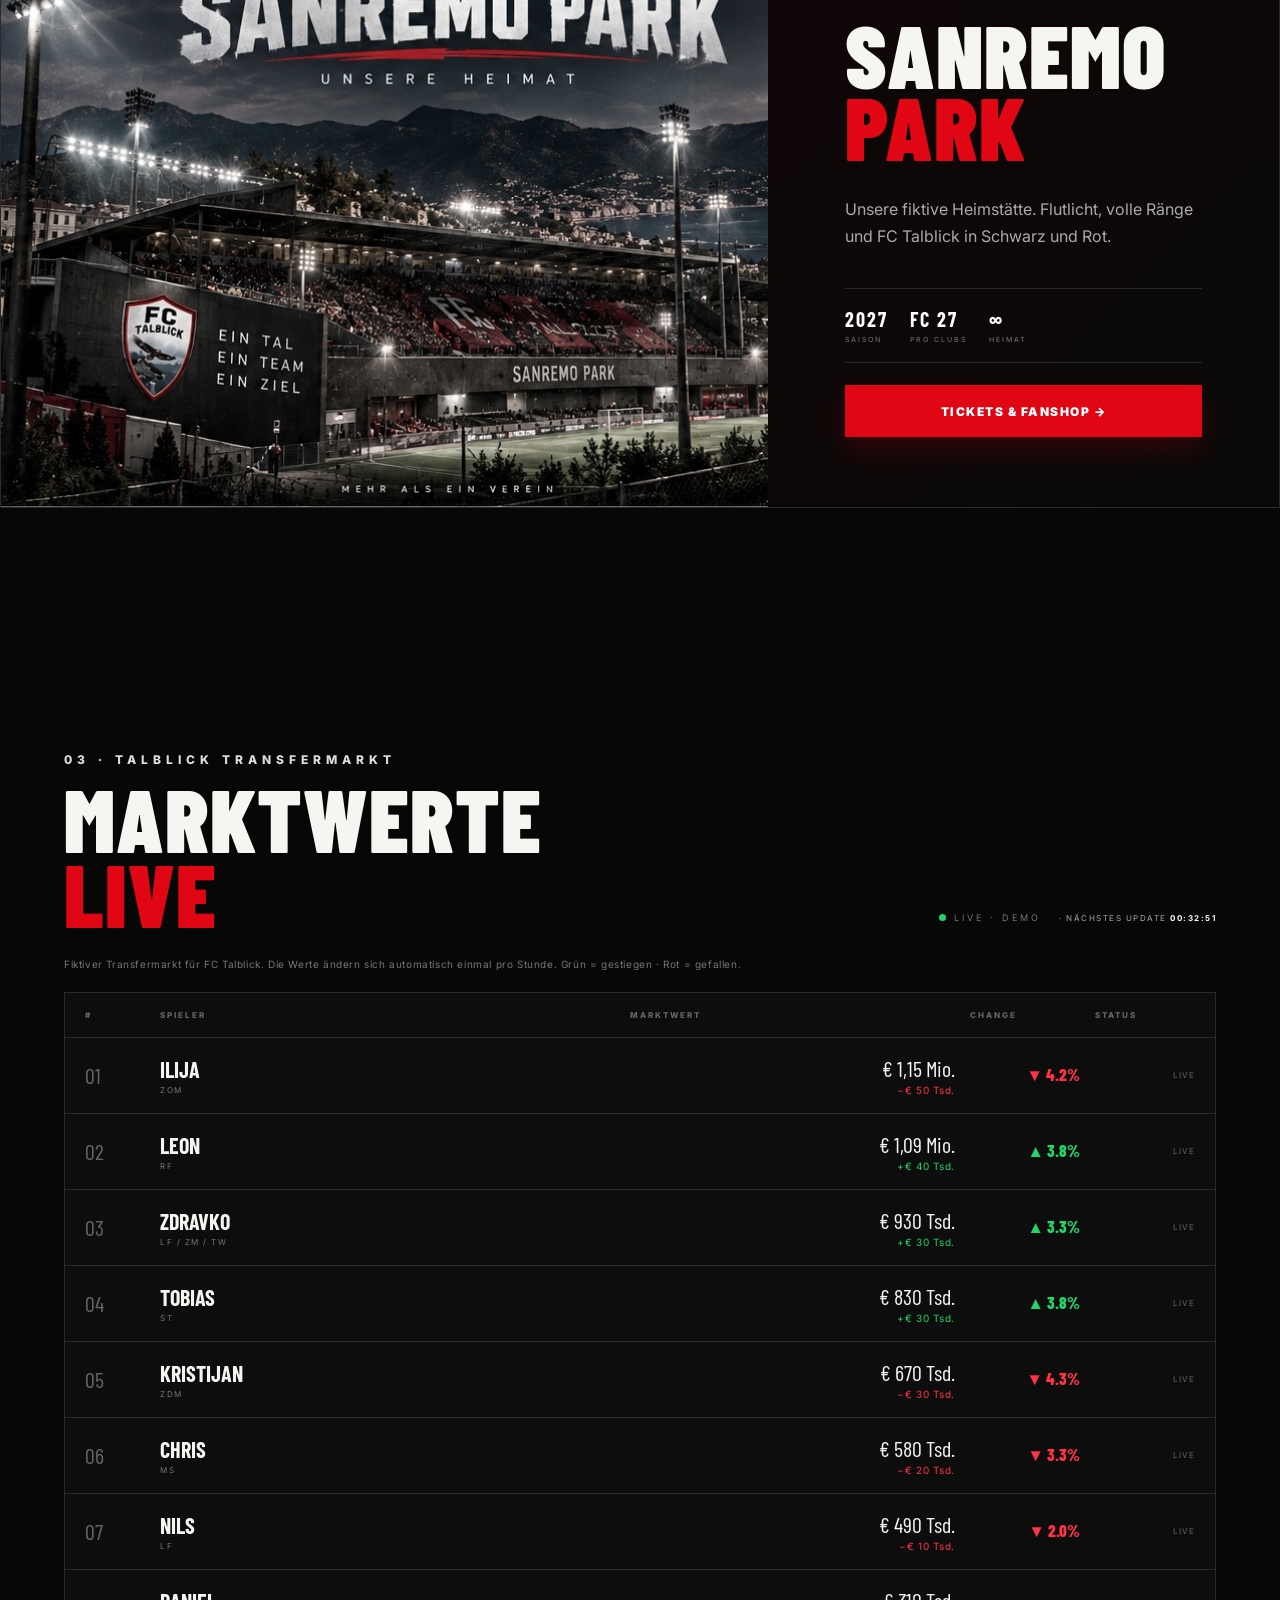
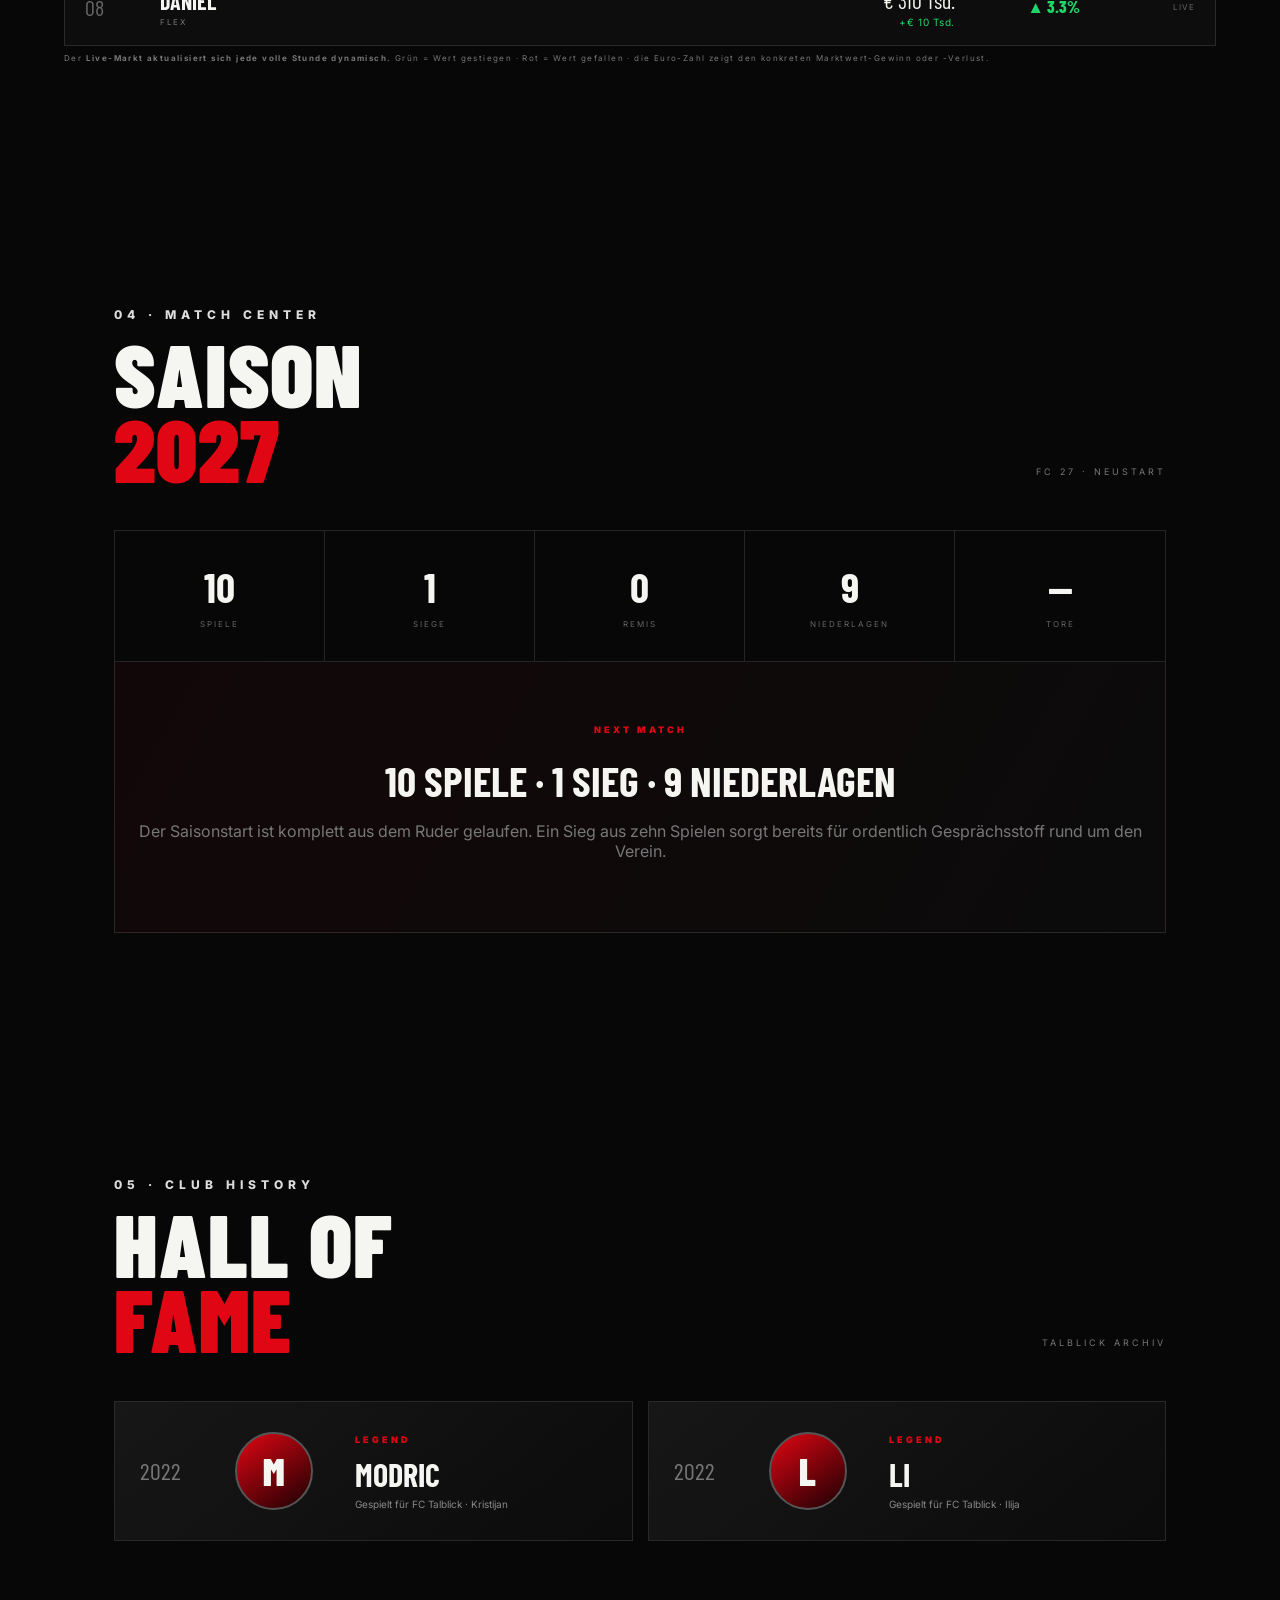
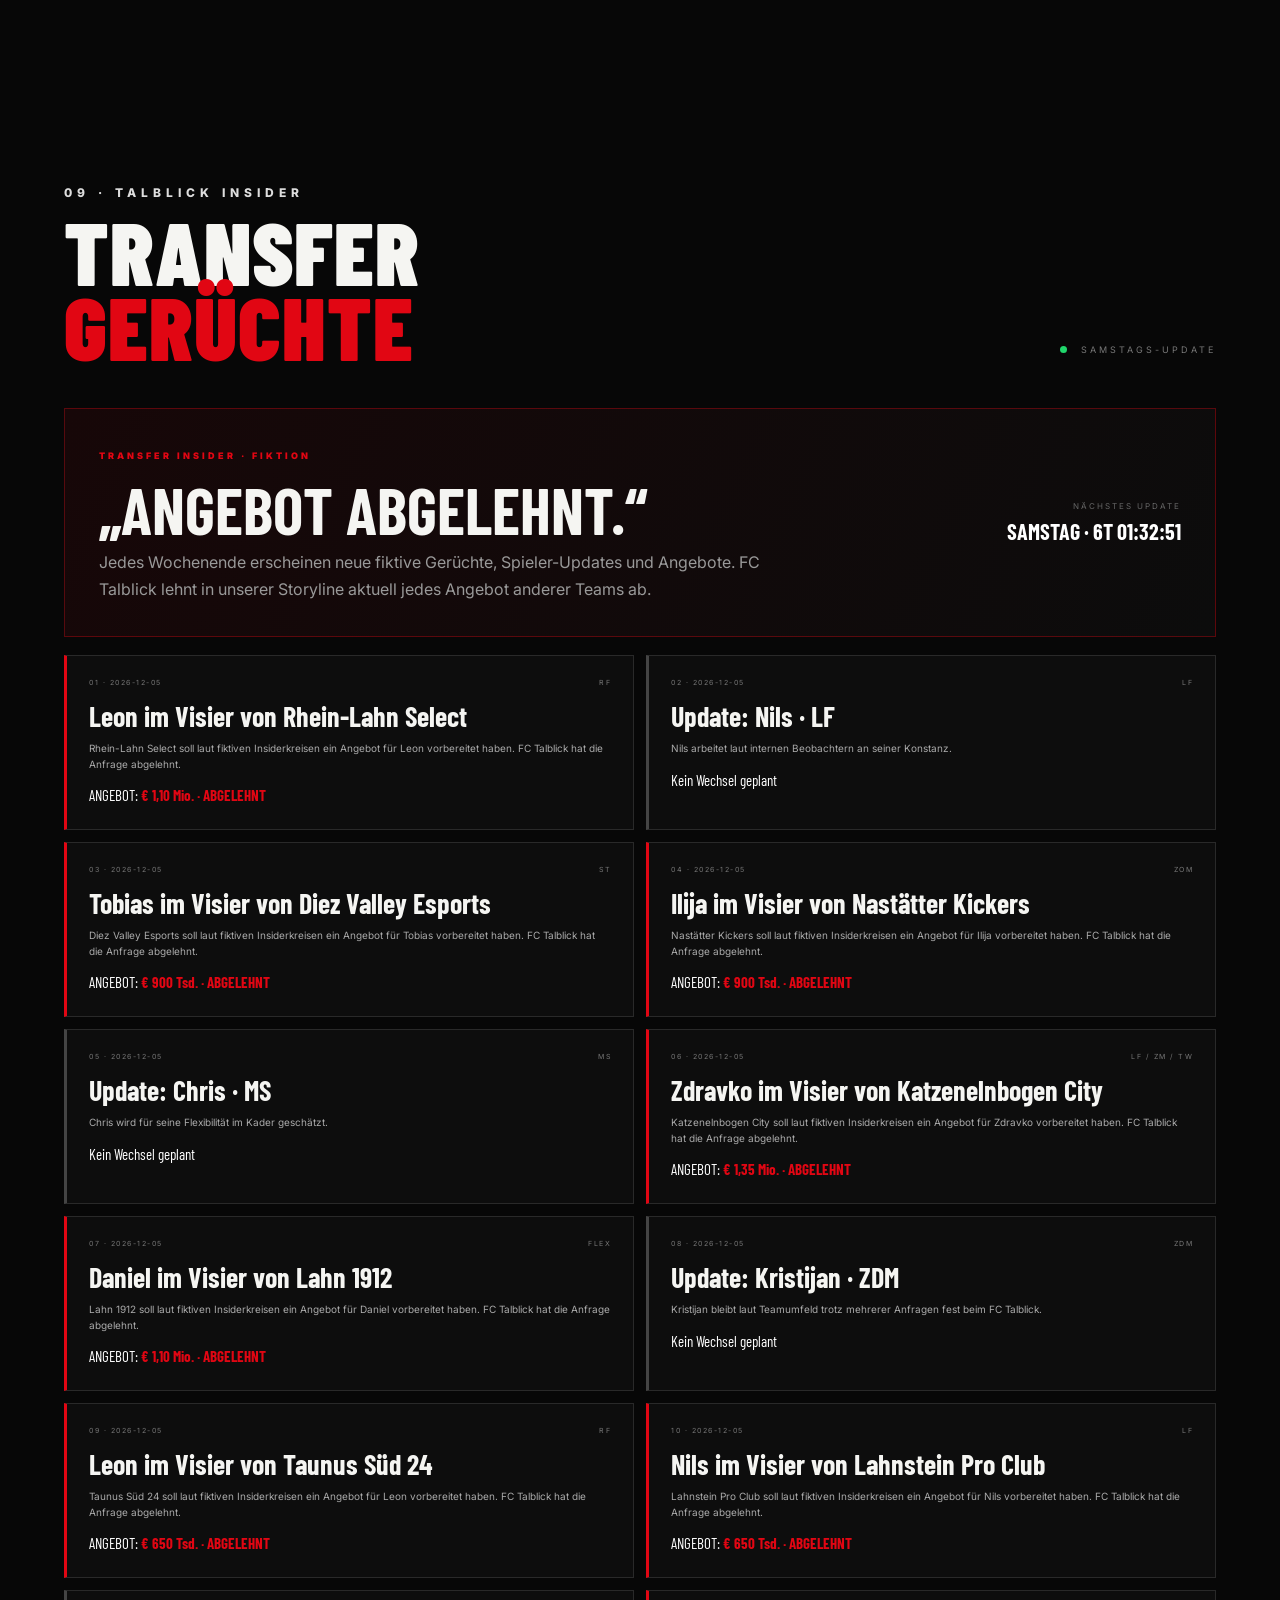
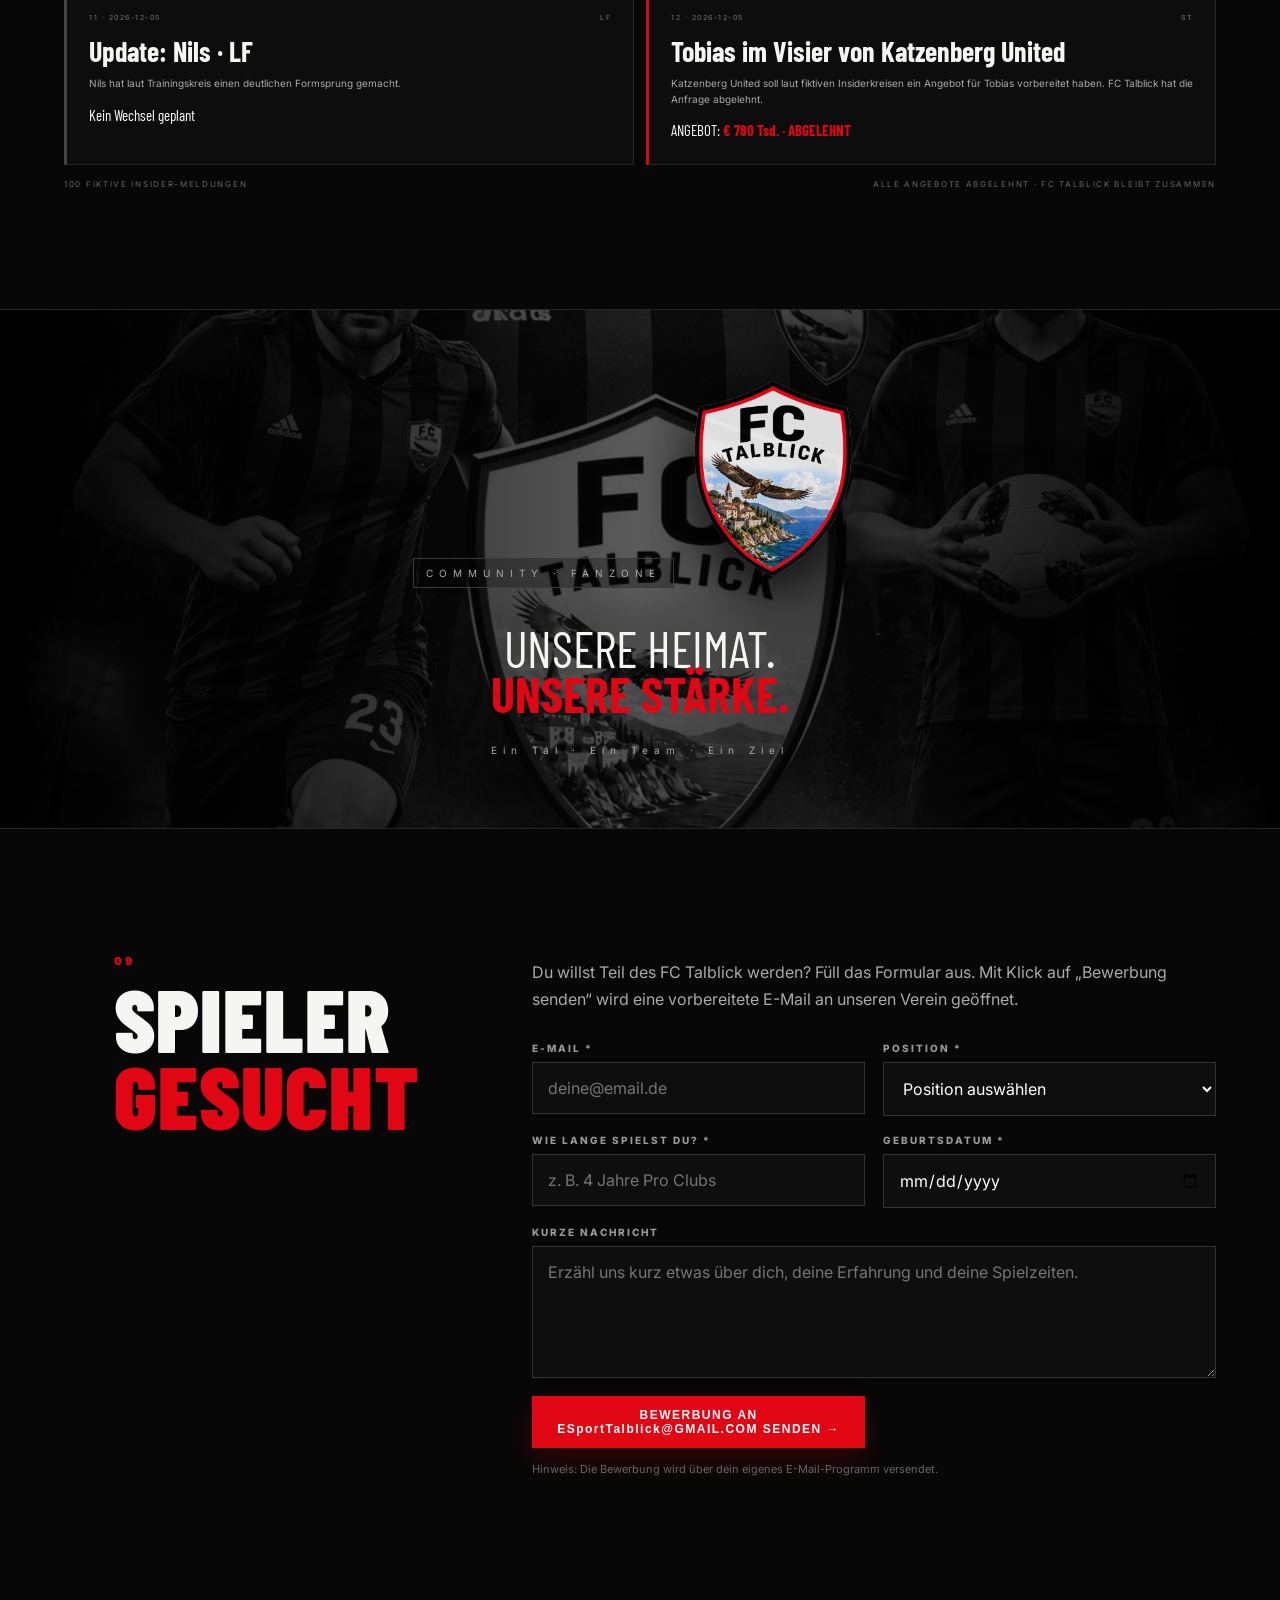
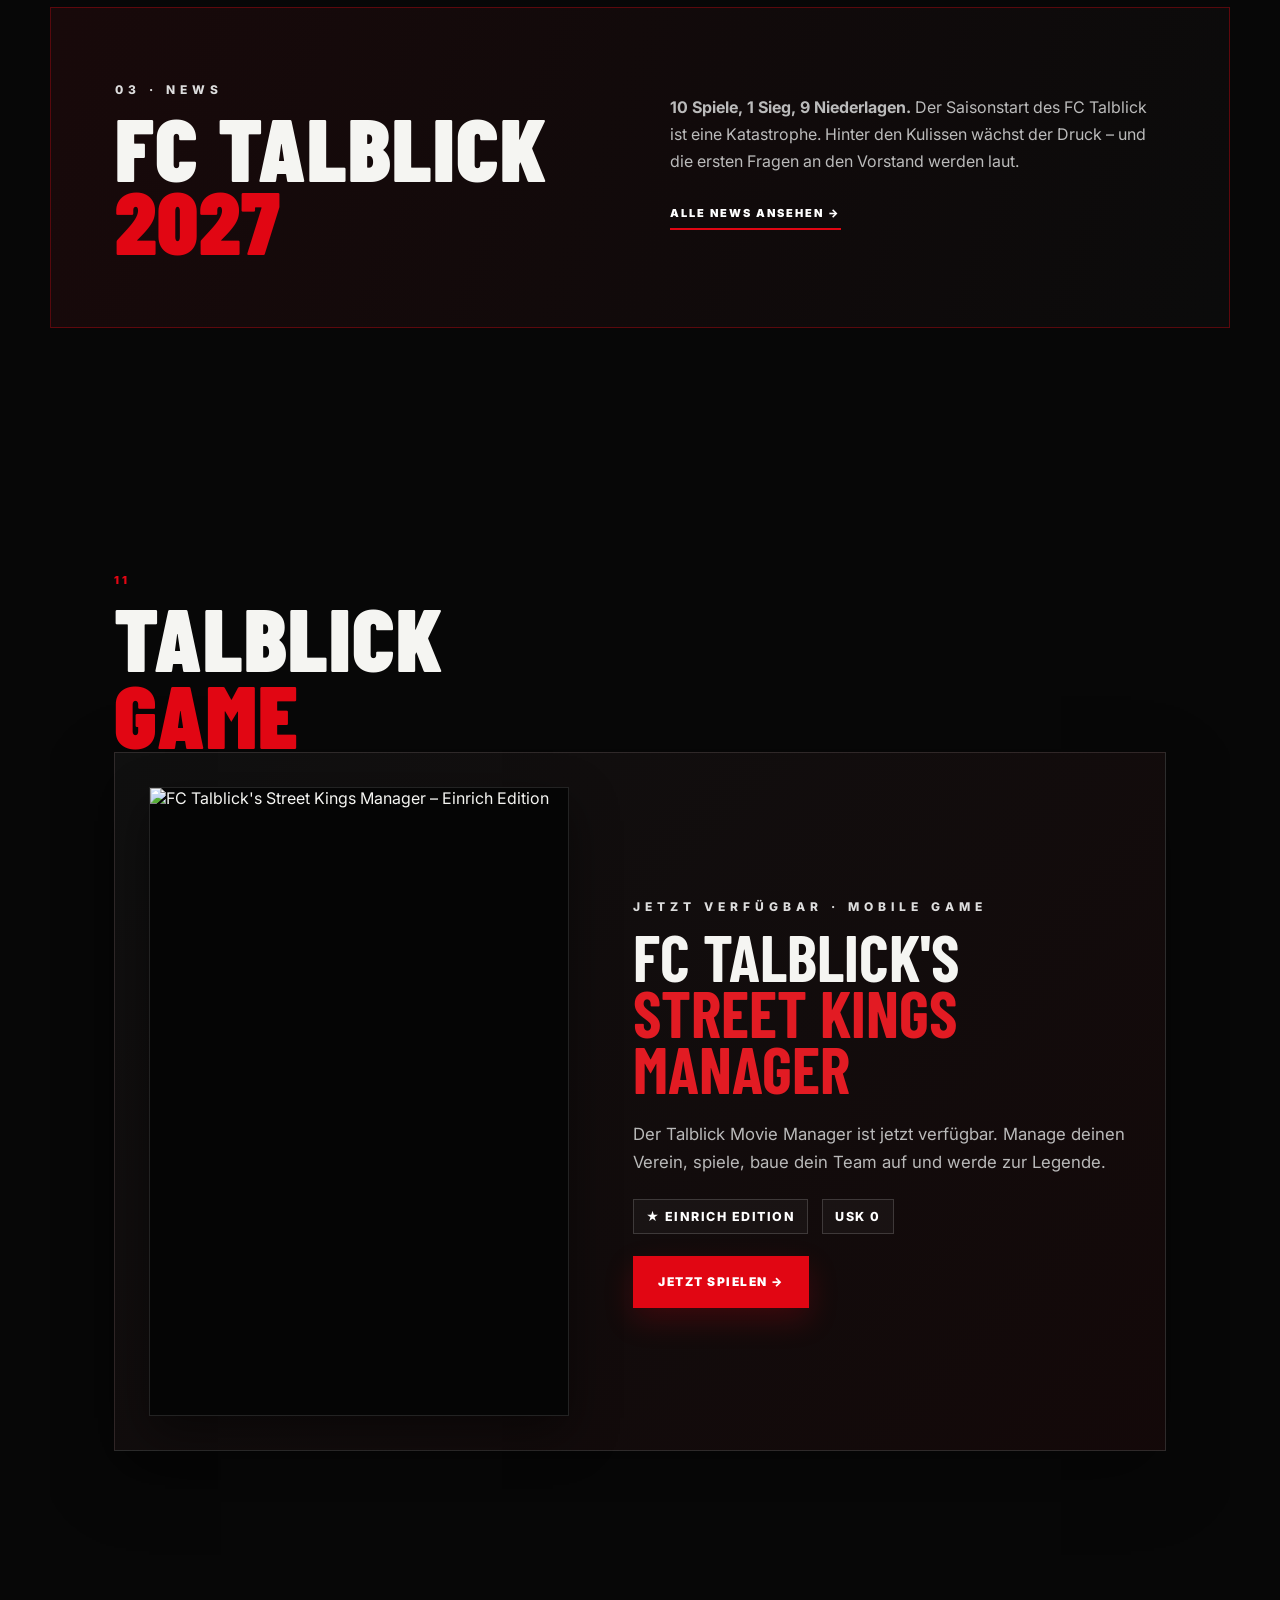
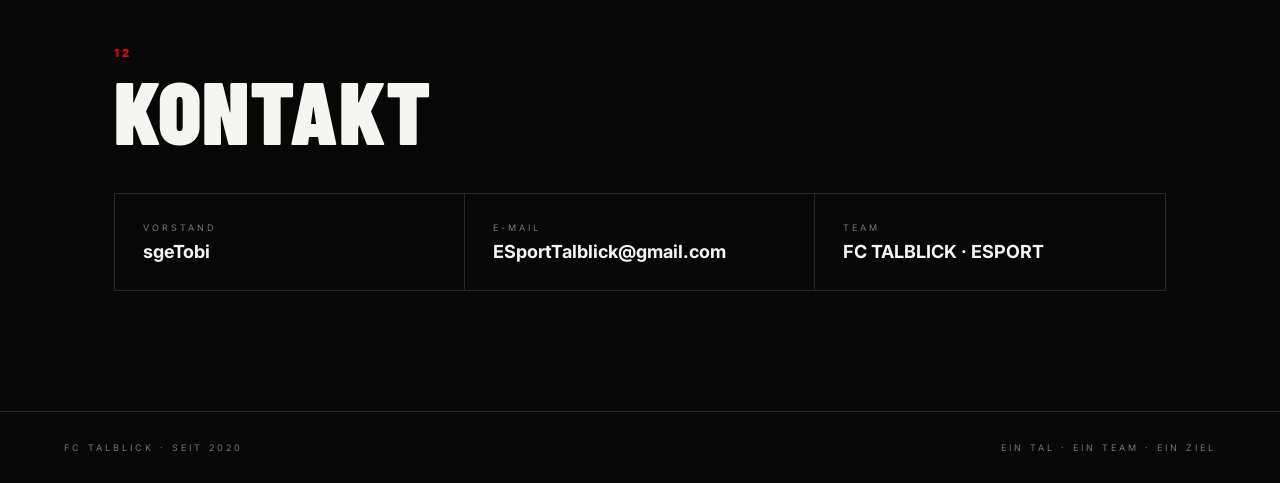
==== commit 1754a5d7: "Add files via upload" ====
--- a/index.html
+++ b/index.html
@@ -9,7 +9,7 @@
   <link rel="preconnect" href="https://fonts.googleapis.com">
   <link rel="preconnect" href="https://fonts.gstatic.com" crossorigin>
   <link href="https://fonts.googleapis.com/css2?family=Barlow+Condensed:wght@500;600;700;800;900&family=Inter:wght@400;500;600;700&display=swap" rel="stylesheet">
-  <link rel="stylesheet" href="style.css?v=5.1">
+  <link rel="stylesheet" href="style.css?v=5.3">
 </head>
 <body>
   <div id="loader" class="loader">
@@ -32,6 +32,7 @@
       <a href="#halloffame">HALL OF FAME</a>
       <a href="#bewerbung">BEWERBEN</a>
       <a href="news.html">NEWS</a>
+      <a href="#game">GAME</a>
       <a href="shop.html">SHOP</a>
       <a href="#community">COMMUNITY</a>
     <a href="#insider">INSIDER</a>
@@ -47,6 +48,7 @@
     <a href="#matchcenter">MATCH CENTER</a>
     <a href="#halloffame">HALL OF FAME</a>
     <a href="#stadion">STADION</a>
+    <a href="#game">GAME</a>
     <a href="shop.html">SHOP</a>
     <a href="#trikot">TRIKOT</a>
     <a href="#community">COMMUNITY</a>
@@ -344,9 +346,31 @@
       </div>
     </section>
 
+    <section id="game" class="section game-promo">
+      <div class="section-title">
+        <span>11</span>
+        <h2>TALBLICK<br><em>GAME</em></h2>
+      </div>
+      <div class="game-promo-card">
+        <div class="game-promo-cover">
+          <img src="assets/street-kings-manager-cover.jpg" alt="FC Talblick's Street Kings Manager – Einrich Edition">
+        </div>
+        <div class="game-promo-copy">
+          <span class="eyebrow">JETZT VERFÜGBAR · MOBILE GAME</span>
+          <h3>FC TALBLICK'S<br><em>STREET KINGS MANAGER</em></h3>
+          <p>Der Talblick Movie Manager ist jetzt verfügbar. Manage deinen Verein, spiele, baue dein Team auf und werde zur Legende.</p>
+          <div class="game-promo-meta">
+            <span>★ EINRICH EDITION</span>
+            <span>USK 0</span>
+          </div>
+          <a class="btn btn-red" href="https://esportstalblick.github.io/StreetKings.beta/" target="_blank" rel="noopener noreferrer">JETZT SPIELEN →</a>
+        </div>
+      </div>
+    </section>
+
     <section id="kontakt" class="section contact">
       <div class="section-title">
-        <span>11</span>
+        <span>12</span>
         <h2>KONTAKT</h2>
       </div>
       <div class="contact-card">
@@ -362,7 +386,7 @@
     <span>EIN TAL · EIN TEAM · EIN ZIEL</span>
   </footer>
 
-  <script src="script.js?v=5.0" defer></script>
+  <script src="script.js?v=5.3" defer></script>
 
   <div class="news-popup" id="newsPopup" role="dialog" aria-modal="true" aria-labelledby="newsPopupTitle">
     <div class="news-popup-backdrop" data-news-close></div>
--- a/style.css
+++ b/style.css
@@ -406,3 +406,15 @@
   to { opacity: 1; transform: translateY(0); }
 }
 .fan-chat-messages .chat-message { animation: chatIn .22s ease-out; }
+
+/* Talblick Game Promo */
+.game-promo{position:relative;overflow:hidden}
+.game-promo-card{display:grid;grid-template-columns:minmax(260px,420px) 1fr;gap:clamp(24px,5vw,64px);align-items:center;background:linear-gradient(135deg,rgba(255,255,255,.035),rgba(226,27,35,.055));border:1px solid rgba(255,255,255,.12);padding:clamp(18px,3vw,34px);box-shadow:0 24px 70px rgba(0,0,0,.32)}
+.game-promo-cover{background:#050505;border:1px solid rgba(255,255,255,.12);overflow:hidden;box-shadow:0 18px 45px rgba(0,0,0,.45)}
+.game-promo-cover img{display:block;width:100%;height:auto;aspect-ratio:2/3;object-fit:cover;object-position:center}
+.game-promo-copy h3{font-family:'Barlow Condensed',sans-serif;font-size:clamp(2.5rem,5vw,5.4rem);line-height:.88;margin:14px 0 22px;text-transform:uppercase}
+.game-promo-copy h3 em{font-style:normal;color:#e21b23}
+.game-promo-copy p{max-width:650px;color:#b9b9b9;font-size:1.05rem;line-height:1.7}
+.game-promo-meta{display:flex;gap:14px;flex-wrap:wrap;margin:22px 0;color:#fff;font-size:.78rem;font-weight:800;letter-spacing:.12em}
+.game-promo-meta span{border:1px solid rgba(255,255,255,.16);padding:9px 12px;background:rgba(255,255,255,.03)}
+@media(max-width:760px){.game-promo-card{grid-template-columns:1fr}.game-promo-cover{max-width:390px;margin:0 auto;width:100%}.game-promo-copy{text-align:left}}
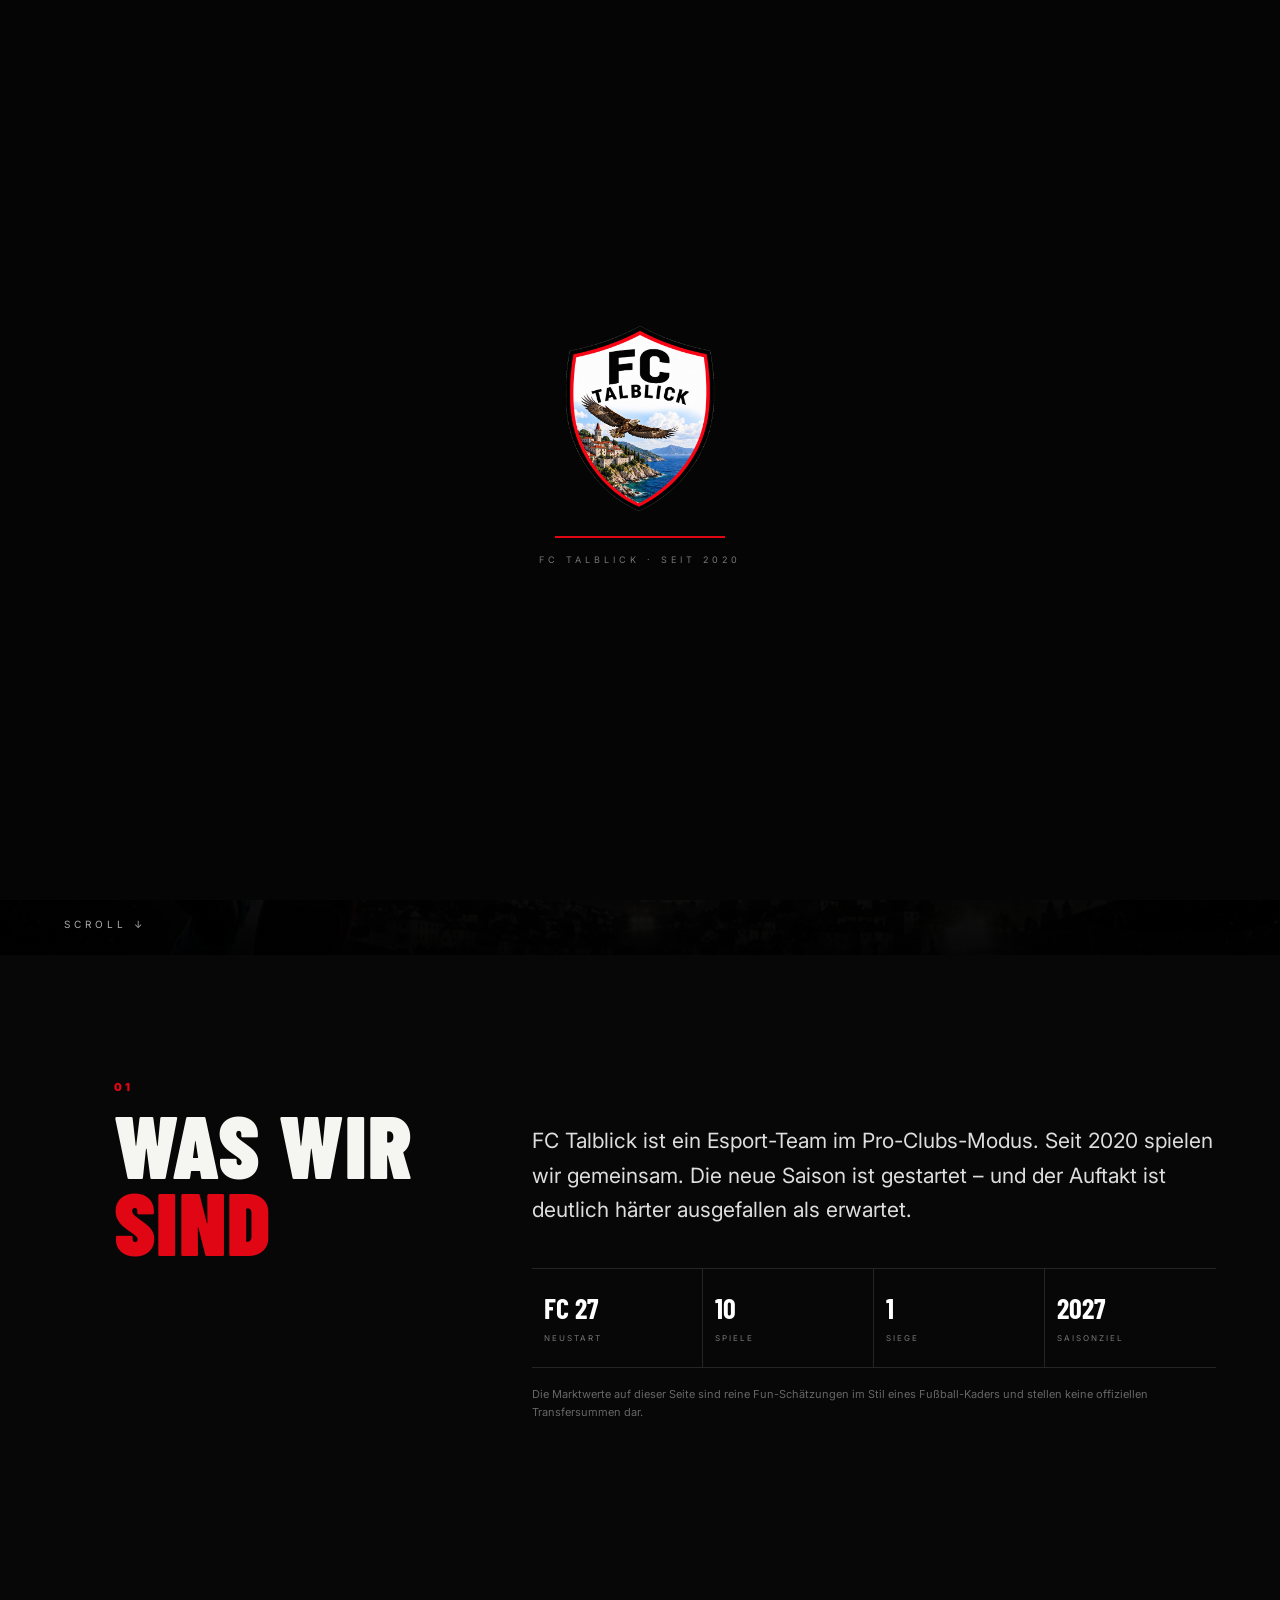
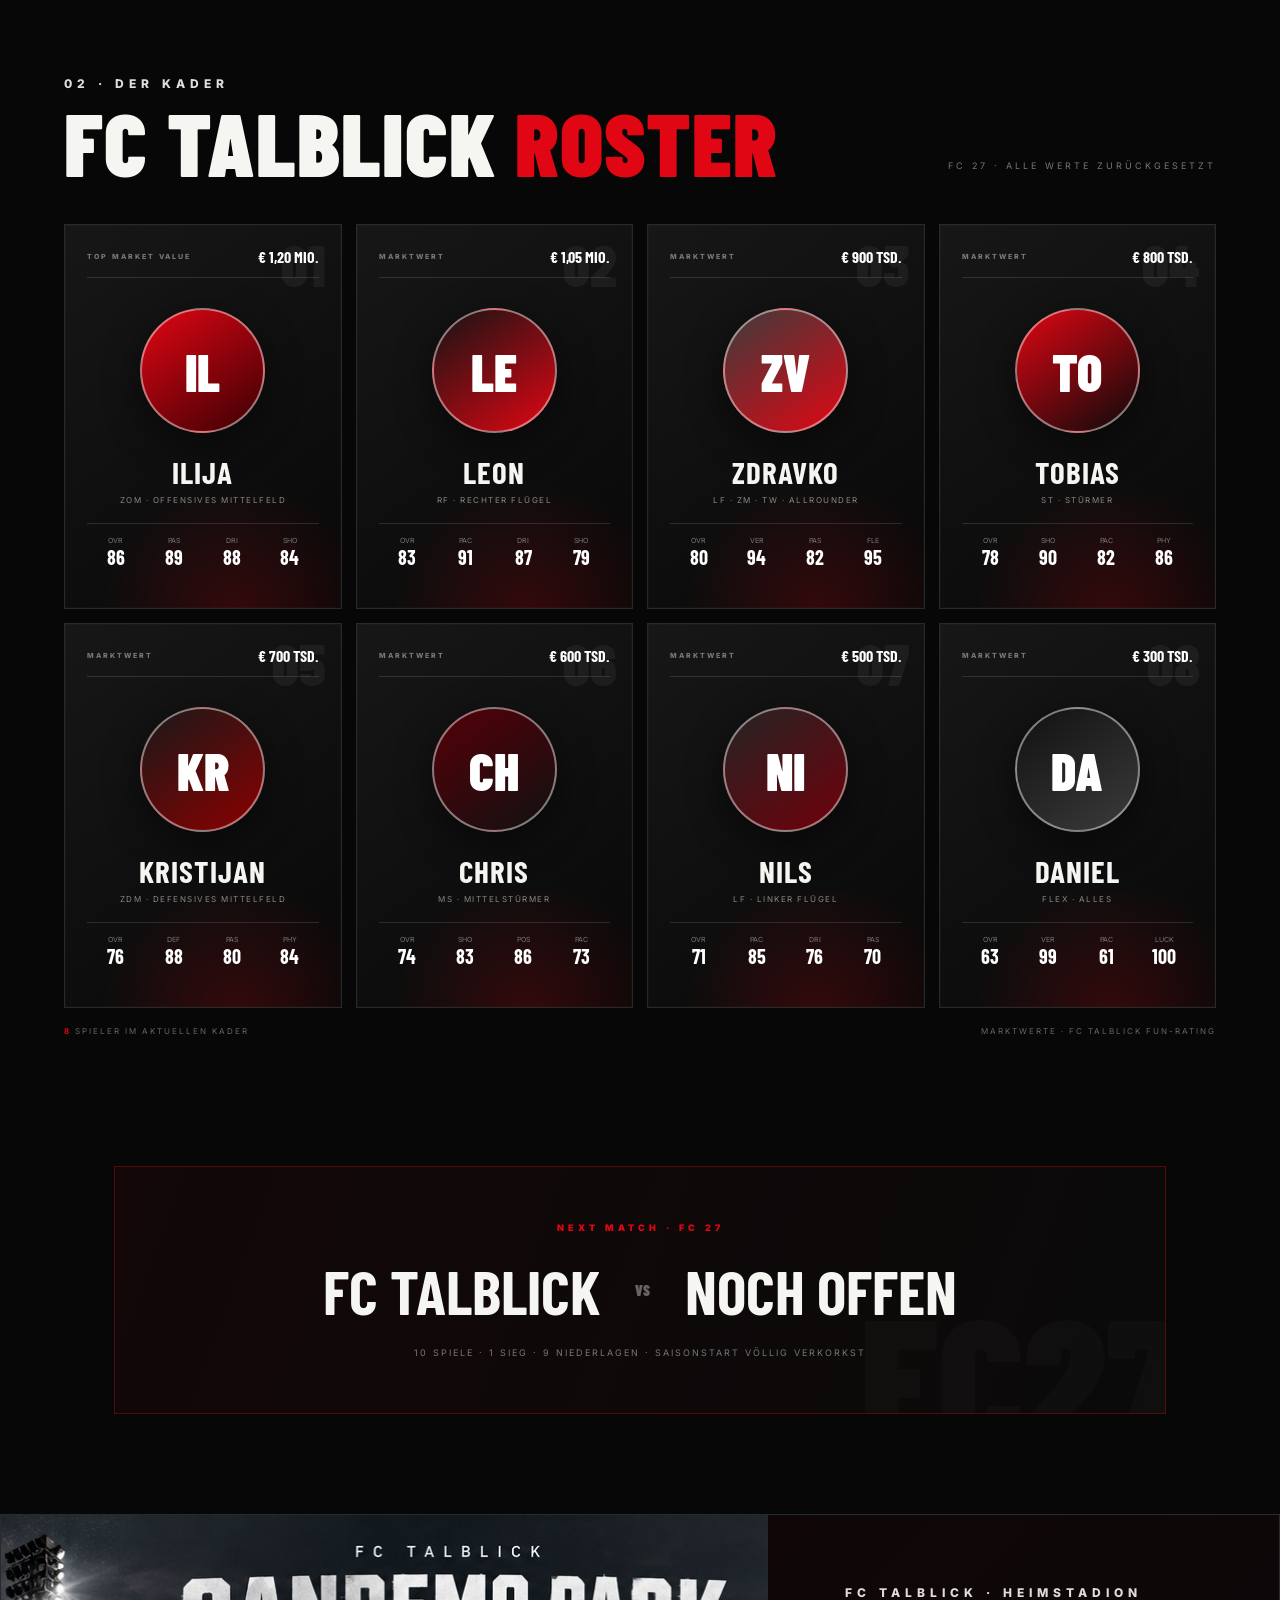
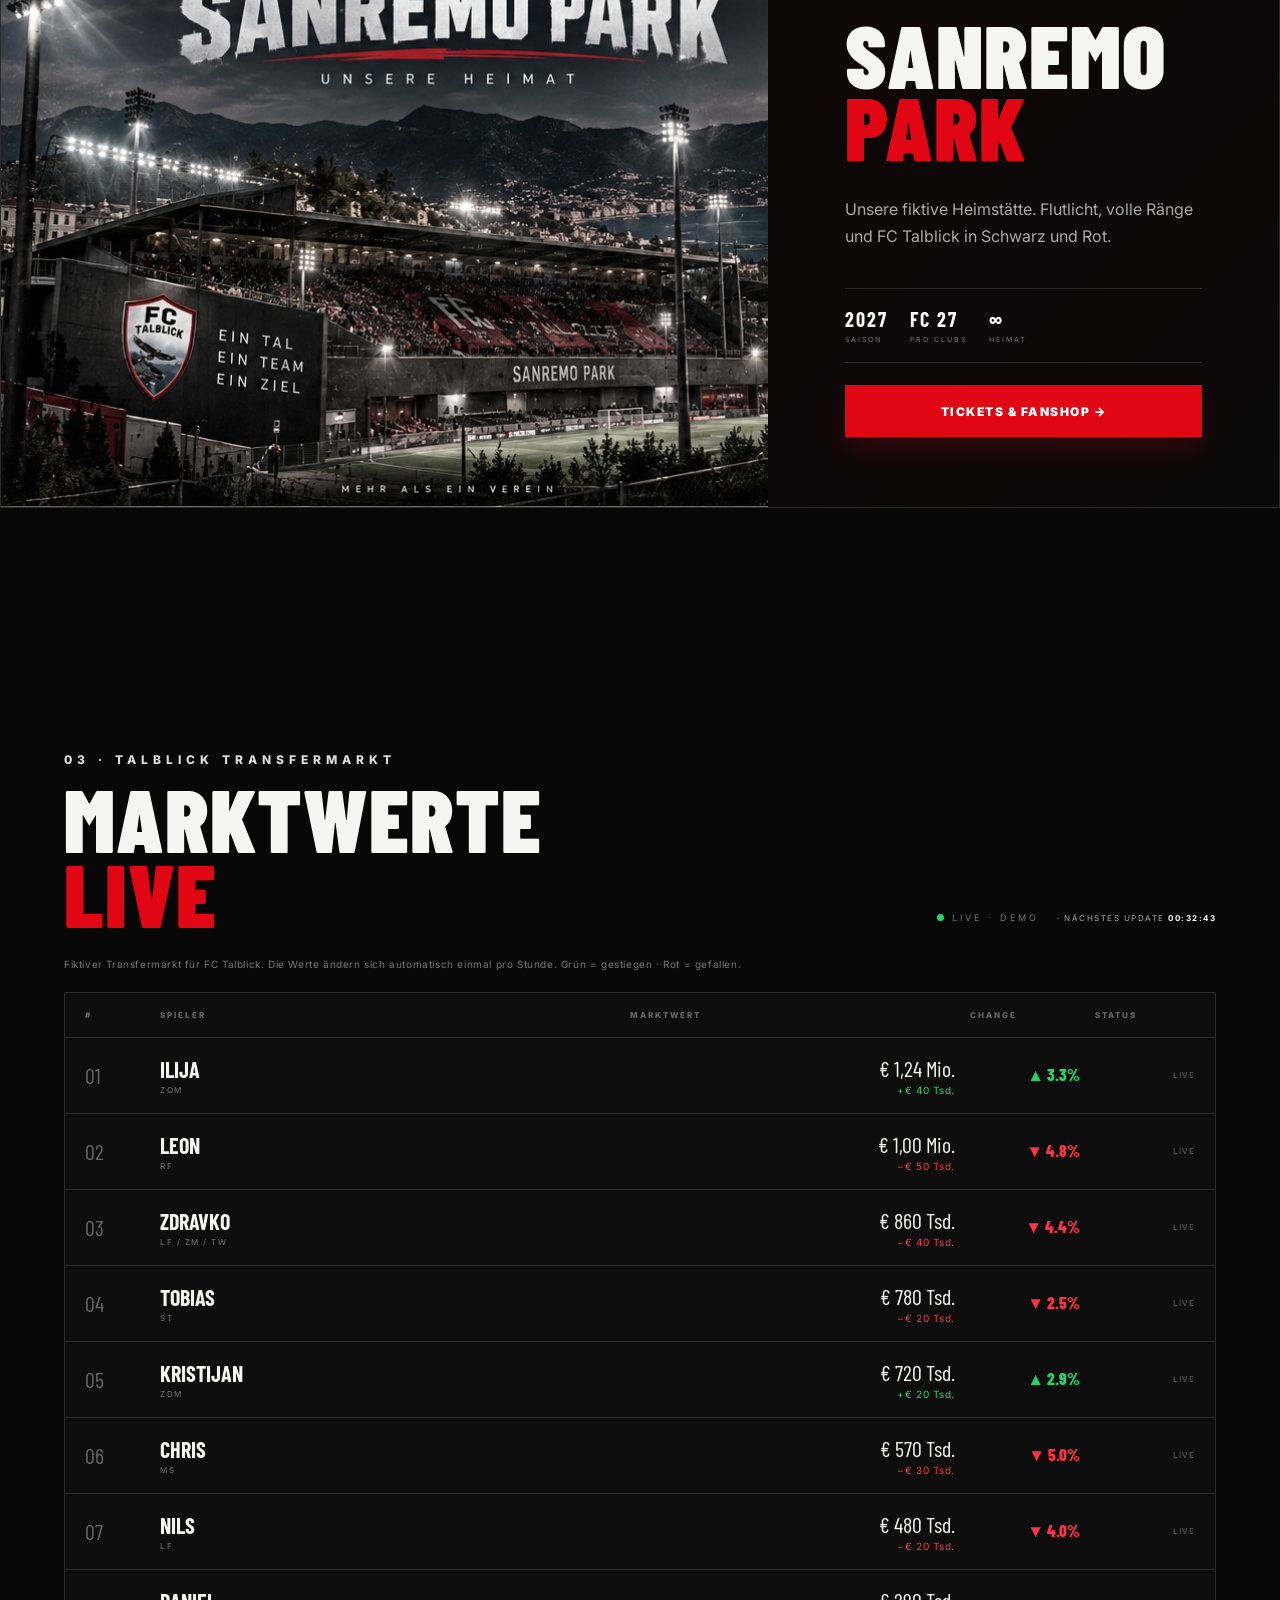
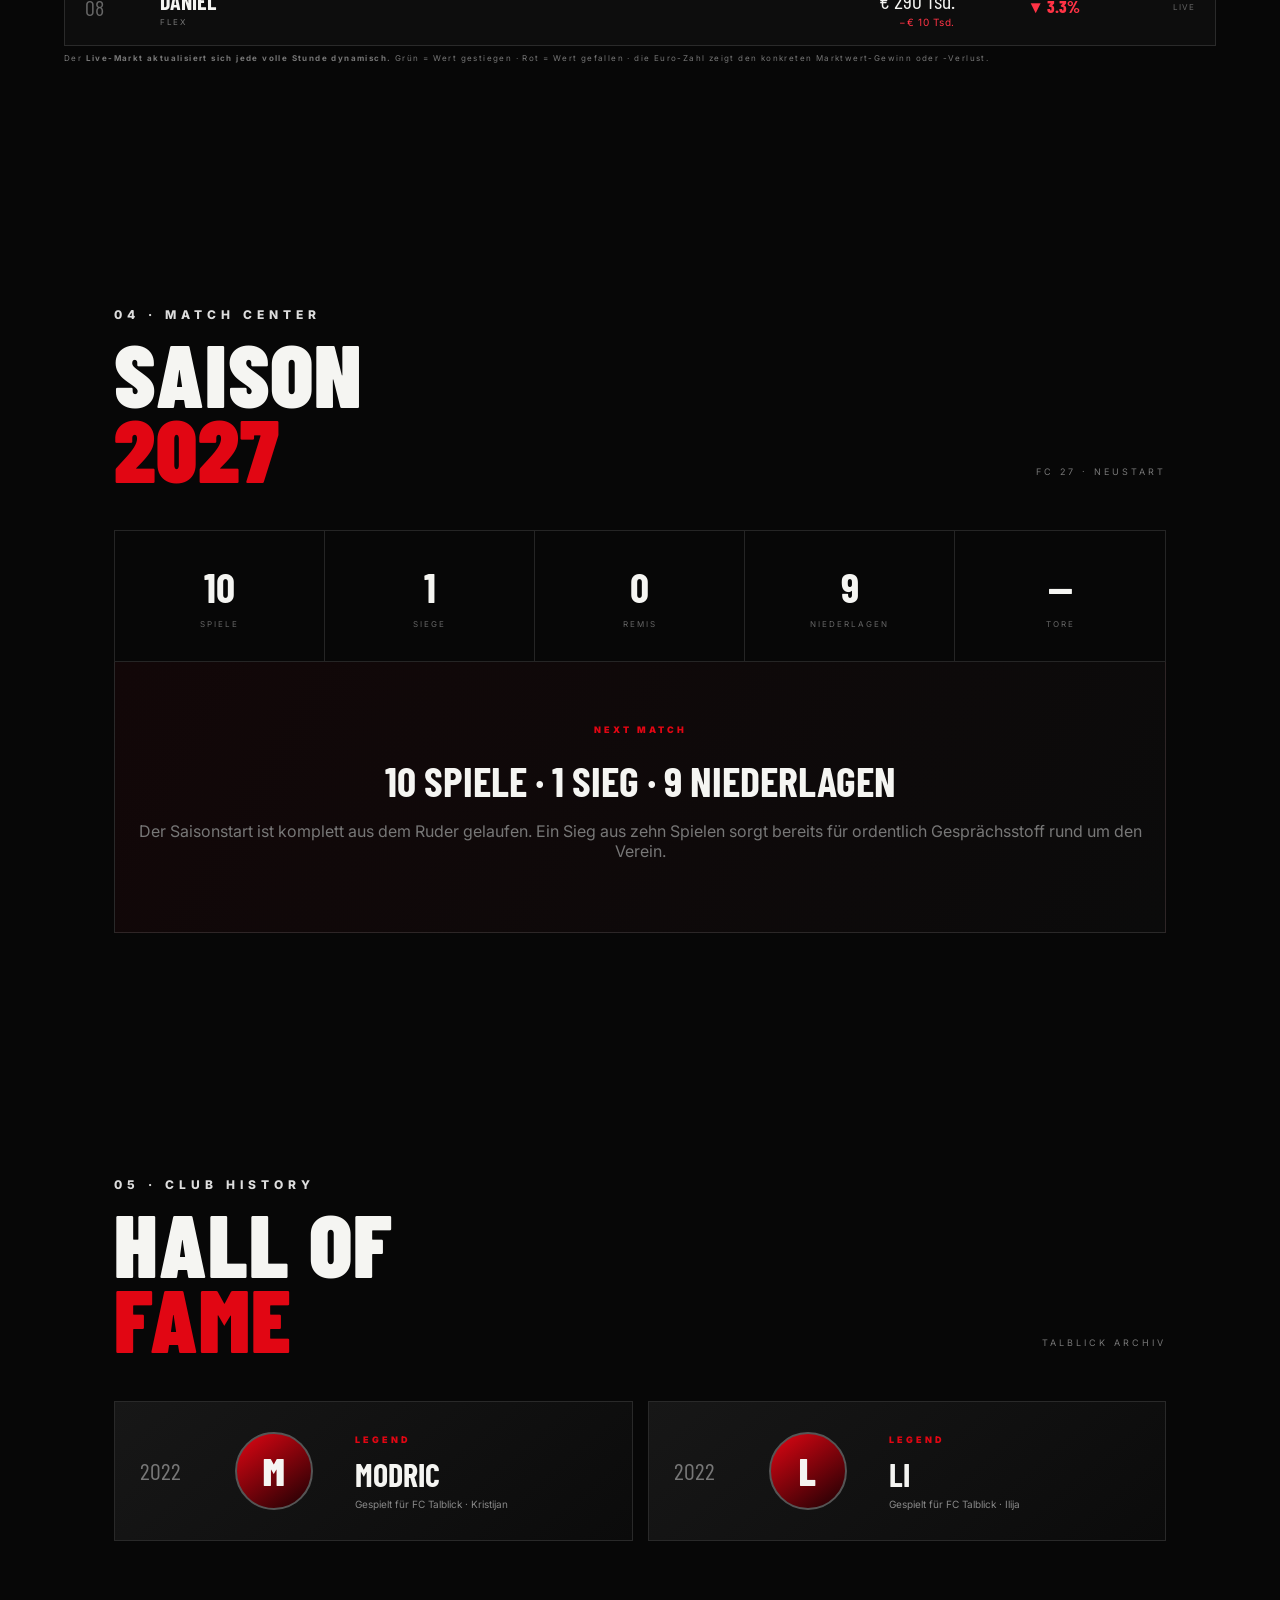
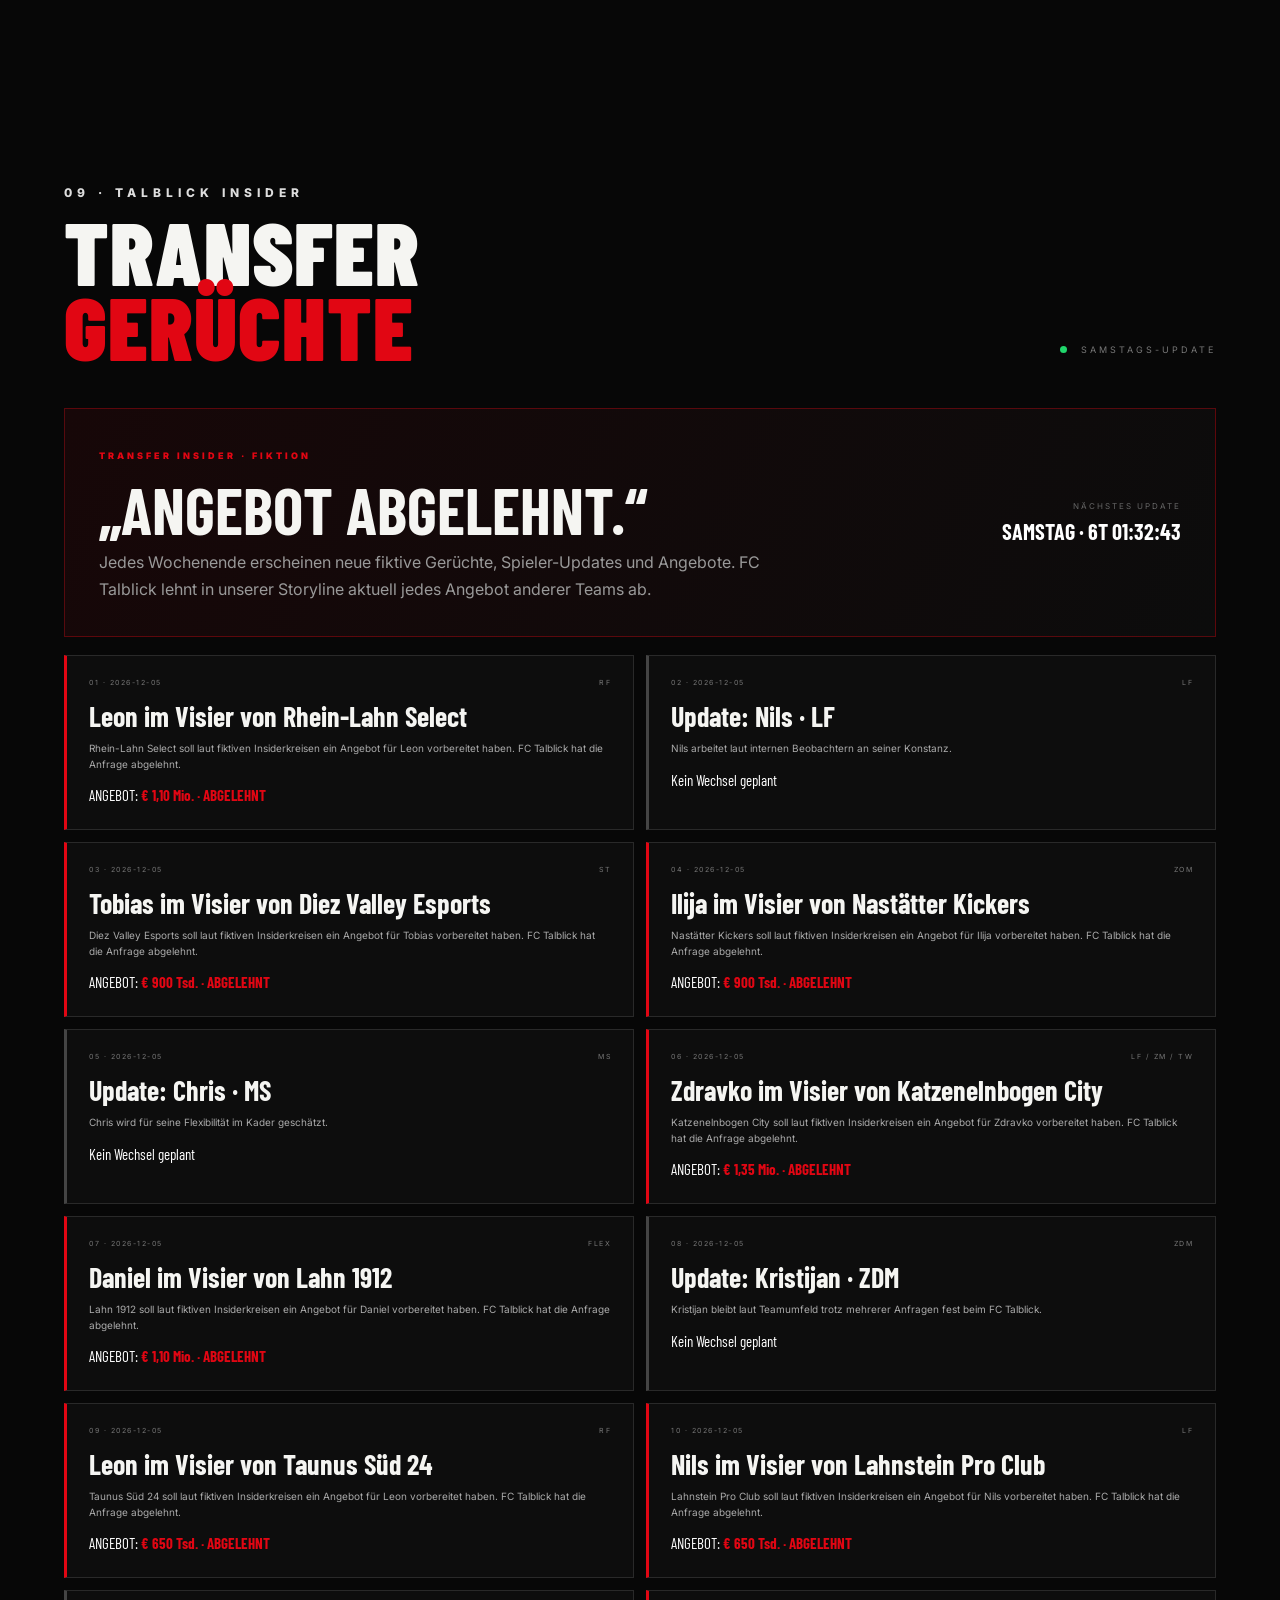
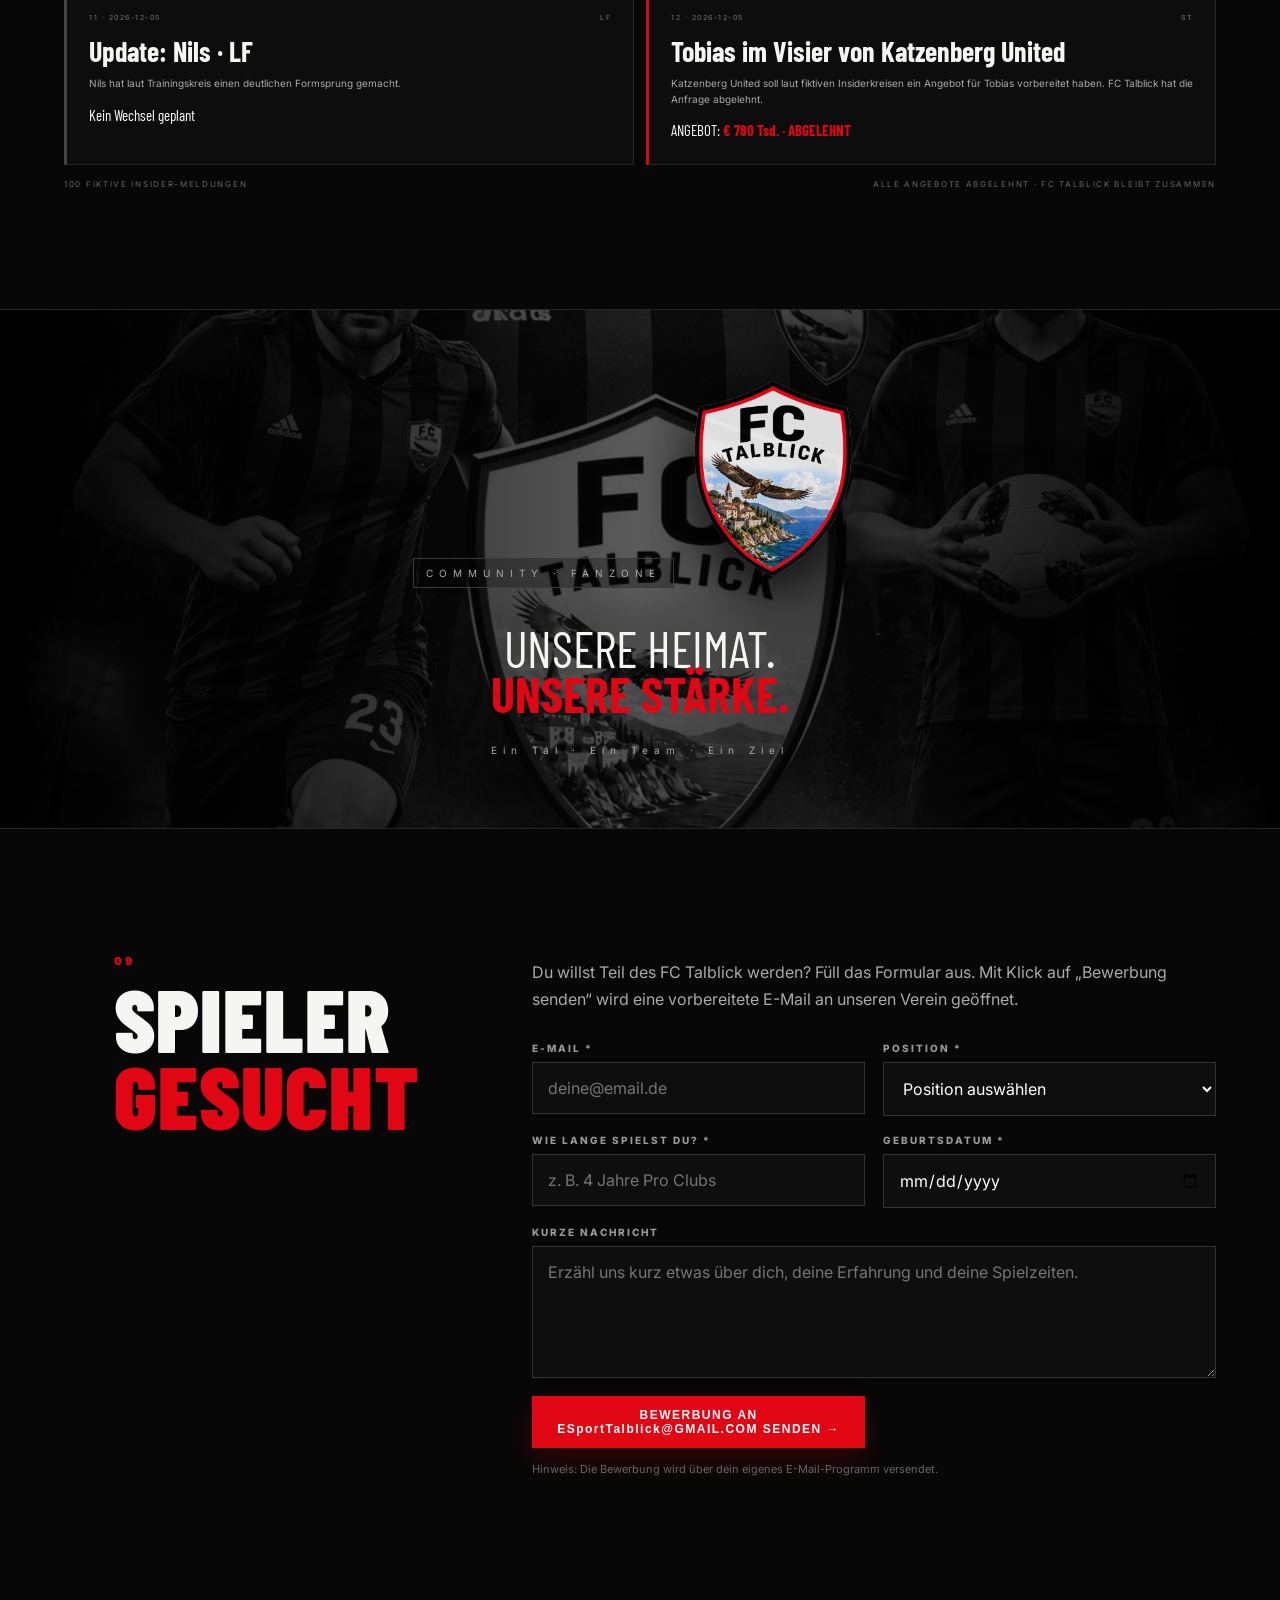
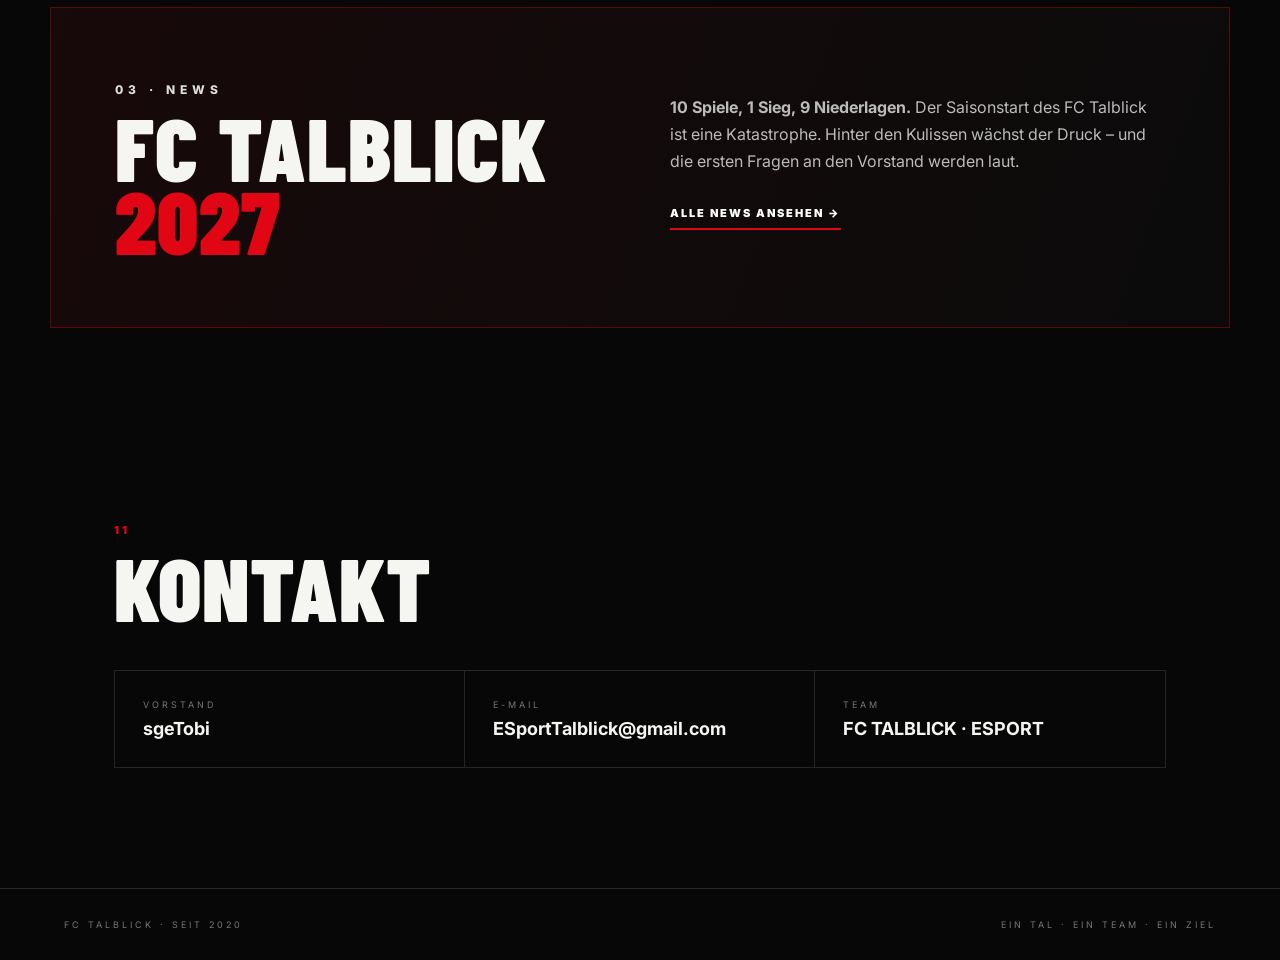
==== commit 30267def: "Add files via upload" ====
--- a/index.html
+++ b/index.html
@@ -9,7 +9,17 @@
   <link rel="preconnect" href="https://fonts.googleapis.com">
   <link rel="preconnect" href="https://fonts.gstatic.com" crossorigin>
   <link href="https://fonts.googleapis.com/css2?family=Barlow+Condensed:wght@500;600;700;800;900&family=Inter:wght@400;500;600;700&display=swap" rel="stylesheet">
-  <link rel="stylesheet" href="style.css?v=5.3">
+  <link rel="stylesheet" href="style.css?v=5.1">
+<style>
+.news-popup-card--latest{max-height:88vh;overflow-y:auto;padding-bottom:24px}
+.news-popup-story{margin-top:22px;padding:18px 0 20px;border-top:1px solid rgba(255,255,255,.16)}
+.news-popup-story-meta{font-size:.68rem;letter-spacing:.22em;color:#9b9b9b;font-weight:700;margin-bottom:8px}
+.news-popup-story h3{font-family:"Barlow Condensed",sans-serif;font-size:clamp(1.35rem,5vw,2rem);line-height:1.02;text-transform:uppercase;margin:0 0 10px;color:#fff}
+.news-popup-story p{margin:0 0 15px;color:#c8c8c8;line-height:1.5;font-size:.9rem}
+.news-popup-read{display:inline-flex!important;width:auto!important;margin-top:2px}
+.news-popup-story--game{padding-bottom:8px}
+@media(max-width:600px){.news-popup-card--latest{width:calc(100vw - 32px);max-height:84vh}.news-popup-story{margin-top:16px;padding-top:15px}.news-popup-story h3{font-size:1.38rem}.news-popup-story p{font-size:.86rem}.news-popup-read{font-size:.72rem!important;padding:10px 13px!important}}
+</style>
 </head>
 <body>
   <div id="loader" class="loader">
@@ -32,8 +42,9 @@
       <a href="#halloffame">HALL OF FAME</a>
       <a href="#bewerbung">BEWERBEN</a>
       <a href="news.html">NEWS</a>
-      <a href="#game">GAME</a>
+      <a href="game.html">GAME</a>
       <a href="shop.html">SHOP</a>
+    <a href="game.html">GAME</a>
       <a href="#community">COMMUNITY</a>
     <a href="#insider">INSIDER</a>
       <a href="#kontakt">KONTAKT</a>
@@ -48,7 +59,6 @@
     <a href="#matchcenter">MATCH CENTER</a>
     <a href="#halloffame">HALL OF FAME</a>
     <a href="#stadion">STADION</a>
-    <a href="#game">GAME</a>
     <a href="shop.html">SHOP</a>
     <a href="#trikot">TRIKOT</a>
     <a href="#community">COMMUNITY</a>
@@ -346,31 +356,9 @@
       </div>
     </section>
 
-    <section id="game" class="section game-promo">
+    <section id="kontakt" class="section contact">
       <div class="section-title">
         <span>11</span>
-        <h2>TALBLICK<br><em>GAME</em></h2>
-      </div>
-      <div class="game-promo-card">
-        <div class="game-promo-cover">
-          <img src="assets/street-kings-manager-cover.jpg" alt="FC Talblick's Street Kings Manager – Einrich Edition">
-        </div>
-        <div class="game-promo-copy">
-          <span class="eyebrow">JETZT VERFÜGBAR · MOBILE GAME</span>
-          <h3>FC TALBLICK'S<br><em>STREET KINGS MANAGER</em></h3>
-          <p>Der Talblick Movie Manager ist jetzt verfügbar. Manage deinen Verein, spiele, baue dein Team auf und werde zur Legende.</p>
-          <div class="game-promo-meta">
-            <span>★ EINRICH EDITION</span>
-            <span>USK 0</span>
-          </div>
-          <a class="btn btn-red" href="https://esportstalblick.github.io/StreetKings.beta/" target="_blank" rel="noopener noreferrer">JETZT SPIELEN →</a>
-        </div>
-      </div>
-    </section>
-
-    <section id="kontakt" class="section contact">
-      <div class="section-title">
-        <span>12</span>
         <h2>KONTAKT</h2>
       </div>
       <div class="contact-card">
@@ -386,20 +374,29 @@
     <span>EIN TAL · EIN TEAM · EIN ZIEL</span>
   </footer>
 
-  <script src="script.js?v=5.3" defer></script>
+  <script src="script.js?v=5.0" defer></script>
 
   <div class="news-popup" id="newsPopup" role="dialog" aria-modal="true" aria-labelledby="newsPopupTitle">
     <div class="news-popup-backdrop" data-news-close></div>
-    <div class="news-popup-card">
+    <div class="news-popup-card news-popup-card--latest">
       <button class="news-popup-close" id="newsPopupClose" aria-label="News schließen">×</button>
       <span class="eyebrow">⚠ AKTUELLE NEWS · FC TALBLICK</span>
-      <div class="news-popup-kicker">SAISONSTART · 10 SPIELE</div>
-      <h2 id="newsPopupTitle">FC TALBLICK<br><em>IN DER KRISE</em></h2>
-      <div class="news-popup-stats"><b>10</b><span>SPIELE</span><b>1</b><span>SIEG</span><b>9</b><span>NIEDERLAGEN</span></div>
-      <p><strong>Der Saisonstart ist komplett eskaliert.</strong> Nur ein Sieg aus zehn Spielen. Rund um den Verein werden bereits unangenehme Fragen gestellt: Hat Vorstand Tobias zu viel Geld für Trikots rausgehauen? Oder wurde die Kabine lieber mit Shisha versorgt, statt den Kader auf den Saisonstart vorzubereiten?</p>
-      <p><strong>Kristijan fehlt aktuell komplett.</strong> Der Spieler ist verletzt – wie lange er ausfällt, ist derzeit offen.</p>
-      <p><strong>Zdravko sorgt ebenfalls für Schlagzeilen:</strong> Trotz gelbem Schein wird auf dem Platz eine schwache Leistung nach der anderen abgeliefert. Die Kritik im Umfeld wird lauter.</p>
-      <a class="btn btn-red" href="news.html">VOLLSTÄNDIGE NEWS LESEN →</a>
+      <div class="news-popup-kicker">NEUE MELDUNGEN · HEUTE</div>
+      <h2 id="newsPopupTitle">2 NEUE<br><em>NEWS</em></h2>
+
+      <article class="news-popup-story">
+        <div class="news-popup-story-meta">DRINGENDE PRESSEKONFERENZ · SPORT</div>
+        <h3>Vorstand Tobias Erb zieht die Reißleine – Coach nach neun Niederlagen aus zehn Spielen entlassen</h3>
+        <p>Beim FC Talblick wurde kurzfristig eine Pressekonferenz einberufen. Der Vorstand reagiert auf die sportliche Krise und kündigt Kader- sowie taktische Veränderungen an.</p>
+        <a class="btn btn-red news-popup-read" href="news.html">WEITERLESEN →</a>
+      </article>
+
+      <article class="news-popup-story news-popup-story--game">
+        <div class="news-popup-story-meta">NEU · TALBLICK MOVIE MANAGER</div>
+        <h3>FC Talblick’s Street Kings Manager – Einrich Edition jetzt verfügbar</h3>
+        <p>Der neue Manager startet: Verein führen, Spiele bestreiten, den Kader aufbauen und zur Legende werden.</p>
+        <a class="btn btn-red news-popup-read" href="https://esportstalblick.github.io/StreetKings.beta/" target="_blank" rel="noopener">WEITERLESEN →</a>
+      </article>
     </div>
   </div>
 
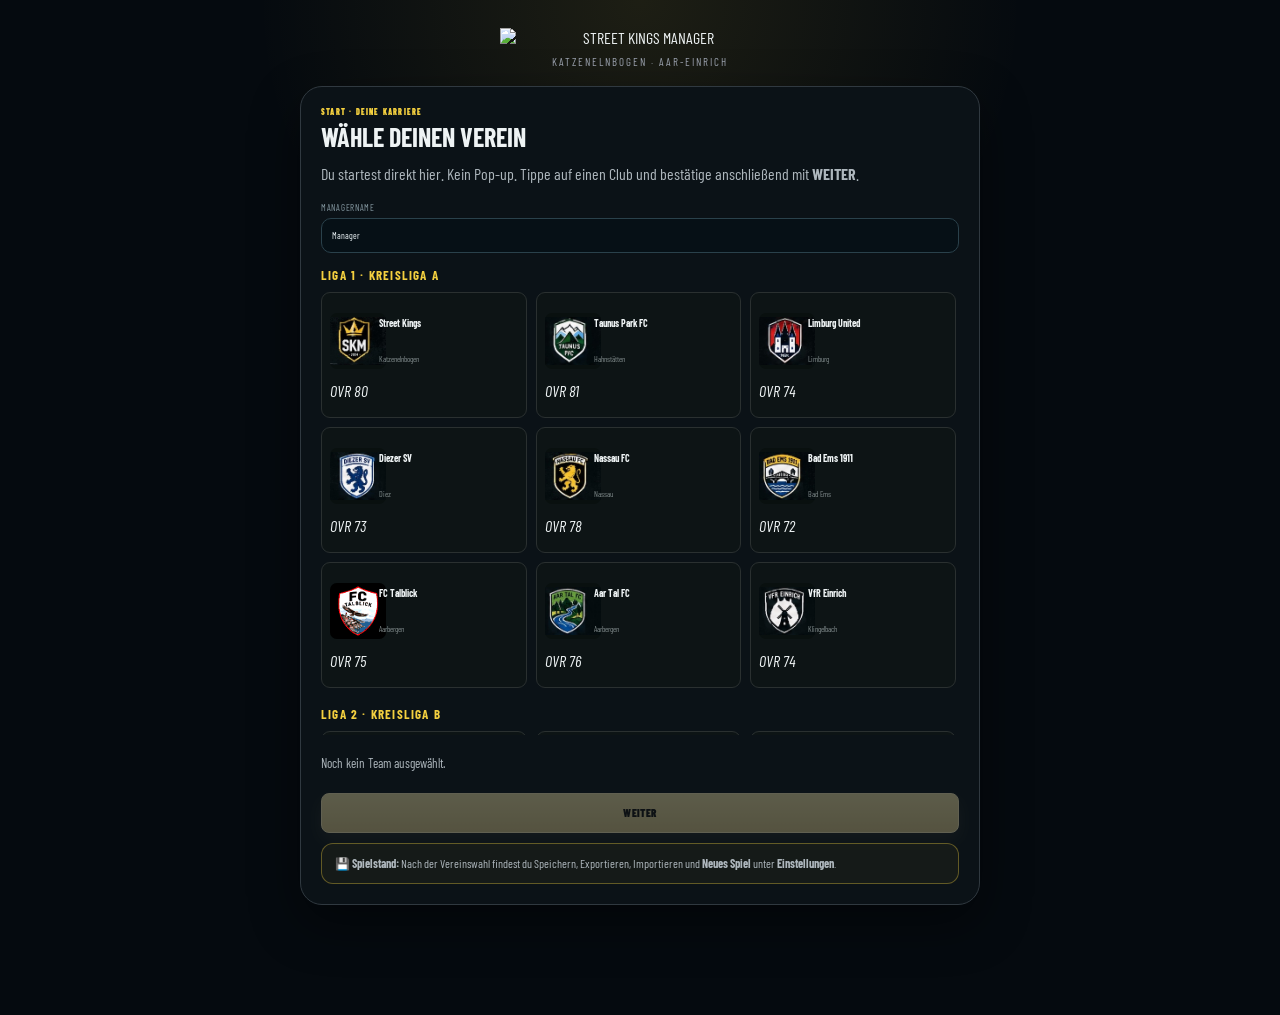
==== commit 31b3f10f: "Add files via upload" ====
--- a/index.html
+++ b/index.html
@@ -1,420 +1,17 @@
 <!doctype html>
 <html lang="de">
 <head>
-  <meta charset="utf-8">
-  <meta name="viewport" content="width=device-width, initial-scale=1">
-  <meta name="theme-color" content="#080808">
-  <meta name="description" content="FC Talblick – Esport Pro Clubs Team seit 2020.">
-  <title>FC Talblick | Esport Pro Clubs</title>
-  <link rel="preconnect" href="https://fonts.googleapis.com">
-  <link rel="preconnect" href="https://fonts.gstatic.com" crossorigin>
-  <link href="https://fonts.googleapis.com/css2?family=Barlow+Condensed:wght@500;600;700;800;900&family=Inter:wght@400;500;600;700&display=swap" rel="stylesheet">
-  <link rel="stylesheet" href="style.css?v=5.1">
-<style>
-.news-popup-card--latest{max-height:88vh;overflow-y:auto;padding-bottom:24px}
-.news-popup-story{margin-top:22px;padding:18px 0 20px;border-top:1px solid rgba(255,255,255,.16)}
-.news-popup-story-meta{font-size:.68rem;letter-spacing:.22em;color:#9b9b9b;font-weight:700;margin-bottom:8px}
-.news-popup-story h3{font-family:"Barlow Condensed",sans-serif;font-size:clamp(1.35rem,5vw,2rem);line-height:1.02;text-transform:uppercase;margin:0 0 10px;color:#fff}
-.news-popup-story p{margin:0 0 15px;color:#c8c8c8;line-height:1.5;font-size:.9rem}
-.news-popup-read{display:inline-flex!important;width:auto!important;margin-top:2px}
-.news-popup-story--game{padding-bottom:8px}
-@media(max-width:600px){.news-popup-card--latest{width:calc(100vw - 32px);max-height:84vh}.news-popup-story{margin-top:16px;padding-top:15px}.news-popup-story h3{font-size:1.38rem}.news-popup-story p{font-size:.86rem}.news-popup-read{font-size:.72rem!important;padding:10px 13px!important}}
-</style>
+<meta charset="utf-8">
+<meta name="viewport" content="width=device-width,initial-scale=1,viewport-fit=cover">
+<meta name="theme-color" content="#050a0f">
+<meta name="apple-mobile-web-app-capable" content="yes">
+<title>STREET KINGS MANAGER</title>
+<link rel="stylesheet" href="style.css?v=22">
 </head>
 <body>
-  <div id="loader" class="loader">
-    <div class="loader-inner">
-      <img src="assets/fc-talblick-logo.png" alt="FC Talblick Logo">
-      <div class="loader-line"><span></span></div>
-      <p>FC TALBLICK · SEIT 2020</p>
-    </div>
-  </div>
-
-  <header class="site-header">
-    <a class="brand" href="index.html">
-      <img src="assets/fc-talblick-logo.png" alt="FC Talblick">
-      <span>FC TALBLICK</span>
-    </a>
-    <nav>
-      <a href="#team">CLUB</a>
-      <a href="#kader">KADER</a>
-      <a href="#transfermarkt">MARKT</a>
-      <a href="#halloffame">HALL OF FAME</a>
-      <a href="#bewerbung">BEWERBEN</a>
-      <a href="news.html">NEWS</a>
-      <a href="game.html">GAME</a>
-      <a href="shop.html">SHOP</a>
-    <a href="game.html">GAME</a>
-      <a href="#community">COMMUNITY</a>
-    <a href="#insider">INSIDER</a>
-      <a href="#kontakt">KONTAKT</a>
-    </nav>
-    <button class="nav-toggle" aria-label="Menü öffnen">☰</button>
-  </header>
-  <div class="top-nav-buttons" aria-label="Schnellnavigation">
-    <a href="index.html">HOME</a>
-    <a href="#team">CLUB</a>
-    <a href="#kader">KADER</a>
-    <a href="#transfermarkt">MARKT</a>
-    <a href="#matchcenter">MATCH CENTER</a>
-    <a href="#halloffame">HALL OF FAME</a>
-    <a href="#stadion">STADION</a>
-    <a href="shop.html">SHOP</a>
-    <a href="#trikot">TRIKOT</a>
-    <a href="#community">COMMUNITY</a>
-    <a href="#insider">INSIDER</a>
-    <a href="#bewerbung">BEWERBEN</a>
-    <a href="#kontakt">KONTAKT</a>
-  </div>
-
-
-  <main>
-    <section class="hero">
-      <div class="hero-bg"></div>
-      <div class="hero-overlay"></div>
-      <div class="hero-content">
-        <div class="eyebrow">ESPORT · PRO CLUBS · SEIT 2020</div>
-        <h1>MEHR ALS<br><span>EIN VEREIN.</span></h1>
-        <p>9 Spieler. Ein Team. Ein Ziel.</p>
-        <div class="hero-actions">
-          <a class="btn btn-red" href="#bewerbung">SPIELER WERDEN</a>
-          <a class="btn btn-ghost" href="news.html">AKTUELLE NEWS</a>
-        </div>
-      </div>
-      <div class="hero-side">KAMPF<br>TEAMGEIST<br>HEIMAT</div>
-      <div class="scroll-mark">SCROLL ↓</div>
-    </section>
-
-    <section id="team" class="section split">
-      <div class="section-title">
-        <span>01</span>
-        <h2>WAS WIR<br><em>SIND</em></h2>
-      </div>
-      <div class="copy">
-        <p class="lead">FC Talblick ist ein Esport-Team im Pro-Clubs-Modus. Seit 2020 spielen wir gemeinsam. Die neue Saison ist gestartet – und der Auftakt ist deutlich härter ausgefallen als erwartet.</p>
-        <div class="season-reset">
-          <div><strong>FC 27</strong><span>NEUSTART</span></div>
-          <div><strong>10</strong><span>SPIELE</span></div>
-          <div><strong>1</strong><span>SIEGE</span></div>
-          <div><strong>2027</strong><span>SAISONZIEL</span></div>
-        </div>
-        <p class="small-copy">Die Marktwerte auf dieser Seite sind reine Fun-Schätzungen im Stil eines Fußball-Kaders und stellen keine offiziellen Transfersummen dar.</p>
-      </div>
-    </section>
-
-    <section id="kader" class="section squad">
-      <div class="section-heading-row">
-        <div>
-          <span class="eyebrow">02 · DER KADER</span>
-          <h2>FC TALBLICK <em>ROSTER</em></h2>
-        </div>
-        <div class="roster-note">FC 27 · ALLE WERTE ZURÜCKGESETZT</div>
-      </div>
-
-      <div class="squad-grid">
-        <article class="player-card top-player">
-          <div class="player-number">01</div>
-          <div class="player-top"><span>TOP MARKET VALUE</span><b>€ 1,20 MIO.</b></div>
-          <div class="player-avatar avatar-1">IL</div>
-          <div class="player-info"><h3>ILIJA</h3><p>ZOM · OFFENSIVES MITTELFELD</p></div>
-          <div class="ratings"><span>OVR <b>86</b></span><span>PAS <b>89</b></span><span>DRI <b>88</b></span><span>SHO <b>84</b></span></div>
-        </article>
-
-        <article class="player-card">
-          <div class="player-number">02</div>
-          <div class="player-top"><span>MARKTWERT</span><b>€ 1,05 MIO.</b></div>
-          <div class="player-avatar avatar-2">LE</div>
-          <div class="player-info"><h3>LEON</h3><p>RF · RECHTER FLÜGEL</p></div>
-          <div class="ratings"><span>OVR <b>83</b></span><span>PAC <b>91</b></span><span>DRI <b>87</b></span><span>SHO <b>79</b></span></div>
-        </article>
-
-        <article class="player-card">
-          <div class="player-number">03</div>
-          <div class="player-top"><span>MARKTWERT</span><b>€ 900 TSD.</b></div>
-          <div class="player-avatar avatar-3">ZV</div>
-          <div class="player-info"><h3>ZDRAVKO</h3><p>LF · ZM · TW · ALLROUNDER</p></div>
-          <div class="ratings"><span>OVR <b>80</b></span><span>VER <b>94</b></span><span>PAS <b>82</b></span><span>FLE <b>95</b></span></div>
-        </article>
-
-        <article class="player-card">
-          <div class="player-number">04</div>
-          <div class="player-top"><span>MARKTWERT</span><b>€ 800 TSD.</b></div>
-          <div class="player-avatar avatar-4">TO</div>
-          <div class="player-info"><h3>TOBIAS</h3><p>ST · STÜRMER</p></div>
-          <div class="ratings"><span>OVR <b>78</b></span><span>SHO <b>90</b></span><span>PAC <b>82</b></span><span>PHY <b>86</b></span></div>
-        </article>
-
-        <article class="player-card">
-          <div class="player-number">05</div>
-          <div class="player-top"><span>MARKTWERT</span><b>€ 700 TSD.</b></div>
-          <div class="player-avatar avatar-5">KR</div>
-          <div class="player-info"><h3>KRISTIJAN</h3><p>ZDM · DEFENSIVES MITTELFELD</p></div>
-          <div class="ratings"><span>OVR <b>76</b></span><span>DEF <b>88</b></span><span>PAS <b>80</b></span><span>PHY <b>84</b></span></div>
-        </article>
-
-        <article class="player-card">
-          <div class="player-number">06</div>
-          <div class="player-top"><span>MARKTWERT</span><b>€ 600 TSD.</b></div>
-          <div class="player-avatar avatar-6">CH</div>
-          <div class="player-info"><h3>CHRIS</h3><p>MS · MITTELSTÜRMER</p></div>
-          <div class="ratings"><span>OVR <b>74</b></span><span>SHO <b>83</b></span><span>POS <b>86</b></span><span>PAC <b>73</b></span></div>
-        </article>
-
-        <article class="player-card">
-          <div class="player-number">07</div>
-          <div class="player-top"><span>MARKTWERT</span><b>€ 500 TSD.</b></div>
-          <div class="player-avatar avatar-7">NI</div>
-          <div class="player-info"><h3>NILS</h3><p>LF · LINKER FLÜGEL</p></div>
-          <div class="ratings"><span>OVR <b>71</b></span><span>PAC <b>85</b></span><span>DRI <b>76</b></span><span>PAS <b>70</b></span></div>
-        </article>
-
-        <article class="player-card">
-          <div class="player-number">08</div>
-          <div class="player-top"><span>MARKTWERT</span><b>€ 300 TSD.</b></div>
-          <div class="player-avatar avatar-8">DA</div>
-          <div class="player-info"><h3>DANIEL</h3><p>FLEX · ALLES</p></div>
-          <div class="ratings"><span>OVR <b>63</b></span><span>VER <b>99</b></span><span>PAC <b>61</b></span><span>LUCK <b>100</b></span></div>
-        </article>
-      </div>
-
-      <div class="squad-footer">
-        <span><b>8</b> SPIELER IM AKTUELLEN KADER</span>
-        <span>MARKTWERTE · FC TALBLICK FUN-RATING</span>
-      </div>
-    </section>
-
-    <section class="section next-match">
-      <div class="next-match-card">
-        <div class="next-label">NEXT MATCH · FC 27</div>
-        <div class="next-teams"><strong>FC TALBLICK</strong><span>VS</span><strong>NOCH OFFEN</strong></div>
-        <div class="next-status">10 SPIELE · 1 SIEG · 9 NIEDERLAGEN · SAISONSTART VÖLLIG VERKORKST</div>
-      </div>
-    </section>
-
-
-    <section id="stadion" class="stadium-section">
-      <div class="stadium-image"></div>
-      <div class="stadium-copy">
-        <span class="eyebrow">FC TALBLICK · HEIMSTADION</span>
-        <h2>SANREMO<br><em>PARK</em></h2>
-        <p>Unsere fiktive Heimstätte. Flutlicht, volle Ränge und FC Talblick in Schwarz und Rot.</p>
-        <div class="stadium-facts">
-          <span><b>2027</b> SAISON</span>
-          <span><b>FC 27</b> PRO CLUBS</span>
-          <span><b>∞</b> HEIMAT</span>
-        </div>
-        <a class="btn btn-red" href="shop.html#tickets">TICKETS & FANSHOP →</a>
-      </div>
-    </section>
-
-
-    <section id="transfermarkt" class="section transfer-section">
-      <div class="section-heading-row">
-        <div>
-          <span class="eyebrow">03 · TALBLICK TRANSFERMARKT</span>
-          <h2>MARKTWERTE<br><em>LIVE</em></h2>
-        </div>
-        <div class="roster-note"><span id="marketStatus">UPDATE WIRD GELADEN</span></div>
-      </div>
-      <div class="market-note">Fiktiver Transfermarkt für FC Talblick. Die Werte ändern sich automatisch einmal pro Stunde. Grün = gestiegen · Rot = gefallen.</div>
-      <div class="market-table" id="marketTable"></div>
-    </section>
-
-    <section id="matchcenter" class="section match-center">
-      <div class="section-heading-row">
-        <div>
-          <span class="eyebrow">04 · MATCH CENTER</span>
-          <h2>SAISON<br><em>2027</em></h2>
-        </div>
-        <div class="roster-note">FC 27 · NEUSTART</div>
-      </div>
-      <div class="match-dashboard">
-        <div><strong>10</strong><span>SPIELE</span></div>
-        <div><strong>1</strong><span>SIEGE</span></div>
-        <div><strong>0</strong><span>REMIS</span></div>
-        <div><strong>9</strong><span>NIEDERLAGEN</span></div>
-        <div><strong>—</strong><span>TORE</span></div>
-      </div>
-      <div class="match-empty">
-        <span class="tag">NEXT MATCH</span>
-        <h3>10 SPIELE · 1 SIEG · 9 NIEDERLAGEN</h3>
-        <p>Der Saisonstart ist komplett aus dem Ruder gelaufen. Ein Sieg aus zehn Spielen sorgt bereits für ordentlich Gesprächsstoff rund um den Verein.</p>
-      </div>
-    </section>
-
-    <section id="halloffame" class="section hall-section">
-      <div class="section-heading-row">
-        <div>
-          <span class="eyebrow">05 · CLUB HISTORY</span>
-          <h2>HALL OF<br><em>FAME</em></h2>
-        </div>
-        <div class="roster-note">TALBLICK ARCHIV</div>
-      </div>
-      <div class="legend-grid">
-        <article class="legend-card">
-          <div class="legend-year">2022</div>
-          <div class="legend-badge">M</div>
-          <div><span class="tag">LEGEND</span><h3>MODRIC</h3><p>Gespielt für FC Talblick · Kristijan</p></div>
-        </article>
-        <article class="legend-card">
-          <div class="legend-year">2022</div>
-          <div class="legend-badge">L</div>
-          <div><span class="tag">LEGEND</span><h3>LI</h3><p>Gespielt für FC Talblick · Ilija</p></div>
-        </article>
-      </div>
-    </section>
-
-
-    <section id="insider" class="section insider-section">
-      <div class="section-heading-row">
-        <div>
-          <span class="eyebrow">09 · TALBLICK INSIDER</span>
-          <h2>TRANSFER<br><em>GERÜCHTE</em></h2>
-        </div>
-        <div class="roster-note"><span class="market-live-dot"></span> SAMSTAGS-UPDATE</div>
-      </div>
-
-      <div class="insider-headline">
-        <div>
-          <span class="tag">TRANSFER INSIDER · FIKTION</span>
-          <h3>„ANGEBOT ABGELEHNT.“</h3>
-          <p>Jedes Wochenende erscheinen neue fiktive Gerüchte, Spieler-Updates und Angebote. FC Talblick lehnt in unserer Storyline aktuell jedes Angebot anderer Teams ab.</p>
-        </div>
-        <div class="insider-next"><span>NÄCHSTES UPDATE</span><strong id="insiderCountdown">SAMSTAG · --:--:--</strong></div>
-      </div>
-
-      <div class="insider-grid" id="insiderGrid"></div>
-      <div class="insider-footer">
-        <span>100 FIKTIVE INSIDER-MELDUNGEN</span>
-        <span>ALLE ANGEBOTE ABGELEHNT · FC TALBLICK BLEIBT ZUSAMMEN</span>
-      </div>
-    </section>
-
-    <section id="community" class="manifesto">
-      <div class="manifesto-bg"></div>
-      <div class="manifesto-content">
-        <span class="community-label">COMMUNITY · FANZONE</span>
-        <img src="assets/fc-talblick-logo.png" alt="" class="watermark">
-        <p>UNSERE HEIMAT.<br><strong>UNSERE STÄRKE.</strong></p>
-        <span>Ein Tal · Ein Team · Ein Ziel</span>
-      </div>
-    </section>
-
-    <section id="bewerbung" class="section application">
-      <div class="section-title">
-        <span>09</span>
-        <h2>SPIELER<br><em>GESUCHT</em></h2>
-      </div>
-      <div class="form-wrap">
-        <p class="form-intro">Du willst Teil des FC Talblick werden? Füll das Formular aus. Mit Klick auf „Bewerbung senden“ wird eine vorbereitete E-Mail an unseren Verein geöffnet.</p>
-        <form id="applicationForm">
-          <div class="field">
-            <label for="email">E-MAIL *</label>
-            <input id="email" type="email" required placeholder="deine@email.de">
-          </div>
-          <div class="field">
-            <label for="position">POSITION *</label>
-            <select id="position" required>
-              <option value="">Position auswählen</option>
-              <option>ST – Stürmer</option>
-              <option>ZM – Zentrales Mittelfeld</option>
-              <option>LM – Linkes Mittelfeld</option>
-              <option>RM – Rechtes Mittelfeld</option>
-              <option>LV – Linker Verteidiger</option>
-              <option>RV – Rechter Verteidiger</option>
-              <option>IV – Innenverteidiger</option>
-              <option>TW – Torwart</option>
-              <option>Flexibel / mehrere Positionen</option>
-            </select>
-          </div>
-          <div class="field">
-            <label for="experience">WIE LANGE SPIELST DU? *</label>
-            <input id="experience" type="text" required placeholder="z. B. 4 Jahre Pro Clubs">
-          </div>
-          <div class="field">
-            <label for="birth">GEBURTSDATUM *</label>
-            <input id="birth" type="date" required>
-          </div>
-          <div class="field full">
-            <label for="message">KURZE NACHRICHT</label>
-            <textarea id="message" rows="5" placeholder="Erzähl uns kurz etwas über dich, deine Erfahrung und deine Spielzeiten."></textarea>
-          </div>
-          <button class="btn btn-red full" type="submit">BEWERBUNG AN ESportTalblick@GMAIL.COM SENDEN →</button>
-        </form>
-        <p class="form-note">Hinweis: Die Bewerbung wird über dein eigenes E-Mail-Programm versendet.</p>
-      </div>
-    </section>
-
-    <section class="news-teaser">
-      <div>
-        <span class="eyebrow">03 · NEWS</span>
-        <h2>FC TALBLICK<br><em>2027</em></h2>
-      </div>
-      <div>
-        <p><strong>10 Spiele, 1 Sieg, 9 Niederlagen.</strong> Der Saisonstart des FC Talblick ist eine Katastrophe. Hinter den Kulissen wächst der Druck – und die ersten Fragen an den Vorstand werden laut.</p>
-        <a class="text-link" href="news.html">ALLE NEWS ANSEHEN →</a>
-      </div>
-    </section>
-
-    <section id="kontakt" class="section contact">
-      <div class="section-title">
-        <span>11</span>
-        <h2>KONTAKT</h2>
-      </div>
-      <div class="contact-card">
-        <div><small>VORSTAND</small><strong>sgeTobi</strong></div>
-        <div><small>E-MAIL</small><a href="mailto:ESportTalblick@gmail.com">ESportTalblick@gmail.com</a></div>
-        <div><small>TEAM</small><strong>FC TALBLICK · ESPORT</strong></div>
-      </div>
-    </section>
-  </main>
-
-  <footer>
-    <span>FC TALBLICK · SEIT 2020</span>
-    <span>EIN TAL · EIN TEAM · EIN ZIEL</span>
-  </footer>
-
-  <script src="script.js?v=5.0" defer></script>
-
-  <div class="news-popup" id="newsPopup" role="dialog" aria-modal="true" aria-labelledby="newsPopupTitle">
-    <div class="news-popup-backdrop" data-news-close></div>
-    <div class="news-popup-card news-popup-card--latest">
-      <button class="news-popup-close" id="newsPopupClose" aria-label="News schließen">×</button>
-      <span class="eyebrow">⚠ AKTUELLE NEWS · FC TALBLICK</span>
-      <div class="news-popup-kicker">NEUE MELDUNGEN · HEUTE</div>
-      <h2 id="newsPopupTitle">2 NEUE<br><em>NEWS</em></h2>
-
-      <article class="news-popup-story">
-        <div class="news-popup-story-meta">DRINGENDE PRESSEKONFERENZ · SPORT</div>
-        <h3>Vorstand Tobias Erb zieht die Reißleine – Coach nach neun Niederlagen aus zehn Spielen entlassen</h3>
-        <p>Beim FC Talblick wurde kurzfristig eine Pressekonferenz einberufen. Der Vorstand reagiert auf die sportliche Krise und kündigt Kader- sowie taktische Veränderungen an.</p>
-        <a class="btn btn-red news-popup-read" href="news.html">WEITERLESEN →</a>
-      </article>
-
-      <article class="news-popup-story news-popup-story--game">
-        <div class="news-popup-story-meta">NEU · TALBLICK MOVIE MANAGER</div>
-        <h3>FC Talblick’s Street Kings Manager – Einrich Edition jetzt verfügbar</h3>
-        <p>Der neue Manager startet: Verein führen, Spiele bestreiten, den Kader aufbauen und zur Legende werden.</p>
-        <a class="btn btn-red news-popup-read" href="https://esportstalblick.github.io/StreetKings.beta/" target="_blank" rel="noopener">WEITERLESEN →</a>
-      </article>
-    </div>
-  </div>
-
-  <aside class="fan-chat" id="fanChat" aria-label="Talblick Live Chat">
-    <button class="fan-chat-toggle" id="fanChatToggle">
-      <span class="chat-dot"></span>
-      TALBLICK CHAT <b id="chatUnread">2</b>
-    </button>
-    <div class="fan-chat-panel">
-      <div class="fan-chat-header">
-        <div><strong>LIVE CHAT</strong><span>FANZONE · FIKTION</span></div>
-        <button id="fanChatClose" aria-label="Chat schließen">×</button>
-      </div>
-      <div class="fan-chat-note">Automatisch generierter Demo-Chat. Die Namen und Nachrichten sind fiktiv.</div>
-      <div class="fan-chat-messages" id="fanChatMessages"></div>
-      <div class="fan-chat-footer"><span>● LIVE</span><small>DYNAMISCH · 1 SEK.</small></div>
-    </div>
-  </aside>
-
+<div id="app"></div>
+<div id="modalRoot"></div>
+<div id="toast"><div id="toastTitle"></div><div id="toastBody"></div></div>
+<script src="app.js?v=22"></script>
 </body>
 </html>
--- a/style.css
+++ b/style.css
@@ -1,420 +1,322 @@
+/* STREET KINGS: MANAGER — mobile / touch-first visual system */
+@import url('https://fonts.googleapis.com/css2?family=Barlow+Condensed:wght@500;600;700;800;900&family=Press+Start+2P&display=swap');
+:root{--bg:#02070b;--panel:#071017;--panel2:#0a151d;--line:#1d3039;--text:#f0f5f7;--muted:#8ea0a9;--green:#36f2a3;--green2:#1eaa72;--gold:#ffd33f;--red:#ff5e68;--blue:#65b7ff;--shadow:0 20px 55px rgba(0,0,0,.45)}
+*{box-sizing:border-box;-webkit-tap-highlight-color:transparent}html,body{margin:0;padding:0;background:radial-gradient(circle at 50% 0,#13212c 0,#05090d 38%,#010408 100%);color:var(--text);font-family:'Barlow Condensed',system-ui,sans-serif;font-size:16px;min-height:100%;overscroll-behavior:none}body{display:flex;justify-content:center}button,input,select{font:inherit}button{color:inherit;border:0;cursor:pointer}img{image-rendering:pixelated}.mobile-app{width:100%;max-width:560px;min-height:100dvh;background:linear-gradient(180deg,#050a0f,#02070b 70%);position:relative;box-shadow:0 0 80px rgba(0,0,0,.6);padding-bottom:82px;overflow:hidden}.mobile-topbar{position:sticky;top:0;z-index:30;display:flex;justify-content:space-between;align-items:center;padding:10px 12px;background:rgba(3,8,12,.96);backdrop-filter:blur(12px);border-bottom:1px solid #182a33}.club-head{display:flex;align-items:center;gap:9px;min-width:0}.club-head img{width:40px;height:40px;border-radius:10px;background:#0a141b;border:1px solid #26404a}.club-head div{display:grid;gap:1px;min-width:0}.club-head strong{font-size:16px;font-weight:900;white-space:nowrap;overflow:hidden;text-overflow:ellipsis}.club-head span{color:var(--muted);font-size:10px;white-space:nowrap}.top-head-right{display:flex;align-items:center;gap:5px}.season-chip,.cash-chip{font-size:10px;border:1px solid #223640;background:#0a141b;border-radius:9px;padding:6px 7px;white-space:nowrap}.cash-chip{color:var(--green);font-weight:900}.round-icon{width:30px;height:30px;border-radius:9px;background:#0b161d;border:1px solid #27404a;color:var(--gold);font-weight:900}.view{padding:12px 12px 8px}.page-head{display:flex;justify-content:space-between;gap:10px;align-items:center;margin:2px 0 12px}.page-head h1{margin:2px 0 2px;font-size:29px;line-height:.95;letter-spacing:.01em}.page-head p{margin:0;color:var(--muted);font-size:12px;line-height:1.3}.eyebrow,.section-kicker{font-size:9px;font-weight:900;letter-spacing:.16em;color:var(--green);text-transform:uppercase}.page-action{flex:none}.card{position:relative;background:linear-gradient(180deg,#09141b,#061016);border:1px solid #1b3039;border-radius:16px;padding:12px;margin-bottom:11px;box-shadow:0 12px 32px rgba(0,0,0,.22);overflow:hidden}.card:before{content:"";position:absolute;inset:0;background-image:linear-gradient(90deg,rgba(255,255,255,.025) 1px,transparent 1px),linear-gradient(rgba(255,255,255,.018) 1px,transparent 1px);background-size:18px 18px;pointer-events:none;opacity:.18}.card>*{position:relative;z-index:1}.card-title{display:flex;justify-content:space-between;gap:8px;align-items:center;margin-bottom:9px}.card-title h2{margin:0;font-size:16px;text-transform:uppercase;letter-spacing:.04em}.section-head{display:flex;justify-content:space-between;align-items:start;gap:10px}.ghost-btn,.gold-btn,.small-btn,.seg,.action-tile,.menu-grid button{border:1px solid #29404b;background:#09151c;border-radius:10px;min-height:40px;padding:10px 12px;font-size:11px;font-weight:900;letter-spacing:.04em}.gold-btn{background:linear-gradient(180deg,#ffdf5b,#f5b92c);border-color:#f8d24f;color:#11141a;box-shadow:0 6px 18px rgba(255,206,55,.15)}.gold-btn.wide,.ghost-btn.wide{width:100%;margin-top:9px}.ghost-btn{color:#d7e3e8}.small-btn{min-height:34px;padding:7px 9px;font-size:9px}.small-btn.gold{background:#173824;border-color:#276442;color:#c7ffdf}.small-btn.danger{color:#ff9aa1}.wide{width:100%}.tag,.rank-pill{display:inline-flex;align-items:center;padding:5px 8px;border-radius:999px;border:1px solid #34504c;background:#0d231b;color:#96ffd0;font-size:9px;font-weight:900}.kpi-strip{display:grid;grid-template-columns:repeat(3,1fr);gap:7px;margin-bottom:11px}.kpi-strip span{background:#09151c;border:1px solid #1d313b;border-radius:12px;padding:10px 8px;text-align:center}.kpi-strip b{display:block;font-size:17px;color:var(--green);line-height:1}.kpi-strip small{display:block;color:var(--muted);font-size:8px;margin-top:4px;letter-spacing:.09em}.hero-pixel{min-height:210px;border-radius:18px;border:1px solid #2a3d48;background:linear-gradient(180deg,rgba(9,17,24,.12),rgba(4,8,12,.7)),radial-gradient(circle at 74% 22%,#9d8b62 0 4%,transparent 5%),linear-gradient(180deg,#203a59 0,#183c57 35%,#0d202d 36%,#081219 100%);position:relative;overflow:hidden;margin-bottom:11px}.hero-pixel:before{content:"";position:absolute;inset:0;background:linear-gradient(120deg,transparent 0 14%,rgba(255,255,255,.06) 14% 15%,transparent 15% 38%,rgba(255,255,255,.04) 38% 39%,transparent 39%),repeating-linear-gradient(90deg,transparent 0 34px,rgba(255,255,255,.04) 34px 36px)}.hero-light{position:absolute;right:24px;top:12px;width:14px;height:50px;background:var(--gold);box-shadow:0 0 30px rgba(255,211,63,.45)}.hero-player{position:absolute;right:9%;bottom:0;width:92px;height:152px;background:linear-gradient(#0e0f11 0 21%,#27384f 21% 61%,#11171d 61% 100%);clip-path:polygon(36% 0,63% 0,76% 14%,73% 27%,93% 39%,83% 57%,68% 52%,64% 100%,36% 100%,31% 59%,17% 57%,7% 40%,30% 26%,27% 14%)}.hero-copy{position:absolute;left:14px;top:17px;z-index:2;max-width:72%}.hero-brand{font-family:'Press Start 2P',monospace;font-size:18px;color:#fff;text-shadow:3px 3px 0 #111,0 0 22px rgba(255,255,255,.12)}.hero-sub{font-size:9px;letter-spacing:.24em;color:var(--gold);margin-top:5px}.hero-city{font-size:27px;font-weight:900;color:#dfebef;margin-top:27px}.hero-copy p{margin:5px 0 0;color:#b5c4cb;font-size:11px;line-height:1.25;max-width:230px}.ticker{display:flex;align-items:center;gap:7px;padding:8px 10px;border:1px solid #1c323c;border-radius:12px;background:#081219;margin-bottom:10px;overflow:hidden;font-size:10px}.ticker>div{display:flex;gap:18px;white-space:nowrap;overflow:hidden;animation:ticker 16s linear infinite}.live-dot{width:8px;height:8px;border-radius:50%;background:#ff3f47;box-shadow:0 0 0 5px rgba(255,63,71,.1);flex:none;animation:pulse 1.2s infinite}.next-match{border-color:#4a3d1a}.next-match .section-kicker{color:var(--gold)}.match-versus{display:grid;grid-template-columns:1fr 42px 1fr;align-items:center;gap:7px;text-align:center}.match-versus>div{display:grid;justify-items:center;gap:2px}.match-versus img{width:58px;height:58px;background:#0a141b;border-radius:14px;border:1px solid #263e48}.match-versus strong{font-size:13px}.match-versus small{color:var(--muted);font-size:9px}.versus-text{font-size:20px;font-weight:900;color:#a9b6bd}.match-meta{display:flex;gap:6px;justify-content:center;flex-wrap:wrap;margin:8px 0;color:#97aab4;font-size:9px}.lineup-card{border-color:#244e42}.field-mobile{position:relative;height:278px;border-radius:15px;background:linear-gradient(180deg,#0b6c45,#0f8e57);border:1px solid #2ca36f;overflow:hidden;box-shadow:inset 0 0 50px rgba(0,0,0,.12)}.field-mobile:after{content:"";position:absolute;inset:0;background:repeating-linear-gradient(90deg,rgba(255,255,255,.035) 0 16px,transparent 16px 34px);opacity:.45}.field-mark{position:absolute;border:2px solid rgba(255,255,255,.5);z-index:0}.field-mark.center{width:72px;height:72px;border-radius:50%;left:calc(50% - 36px);top:calc(50% - 36px)}.field-mark.line{left:7%;right:7%;top:50%}.field-mark.box.top{width:38%;height:18%;left:31%;top:7%;border-radius:7px}.field-mark.box.bottom{width:38%;height:18%;left:31%;bottom:7%;border-radius:7px}.field-player{position:absolute;z-index:2;transform:translate(-50%,-50%);background:none;display:grid;justify-items:center;gap:2px;min-width:57px}.field-player img{width:42px;height:42px;border-radius:10px;border:2px solid var(--green);background:#061017;box-shadow:0 7px 15px rgba(0,0,0,.3)}.field-player b{font-size:9px;white-space:nowrap;background:#041014d9;border:1px solid #21414b;border-radius:7px;padding:2px 4px}.field-player span{font-size:8px;color:#08110d;background:var(--green);border-radius:6px;padding:2px 4px;font-weight:900}.team-bars,.stats-bars{display:grid;gap:6px;margin-top:10px}.team-bars>div,.stats-bars>div{display:grid;grid-template-columns:36px 24px 1fr;gap:6px;align-items:center;font-size:9px}.team-bars span,.stats-bars span{color:#9eb0b8}.team-bars b,.stats-bars b{color:#e7f3f6}.team-bars i,.stats-bars i{display:block;height:6px;background:#13242c;border-radius:999px;overflow:hidden}.team-bars em,.stats-bars em{display:block;height:100%;background:linear-gradient(90deg,var(--green),#a8ffe0)}.table-list,.league-list,.fixture-list,.player-list,.market-list,.upgrade-list,.news-stack,.stack{display:grid;gap:7px}.table-row{display:grid;grid-template-columns:20px 28px 1fr auto;align-items:center;gap:6px;padding:8px;background:#09151c;border:1px solid #162831;border-radius:10px;font-size:10px}.table-row img,.league-row img{width:26px;height:26px;border-radius:8px}.table-row small{color:#8aa0aa}.table-row.me,.league-row.me{background:#0d251c;border-color:#245e49}.news-stack article{display:flex;gap:9px;padding:8px;background:#08131a;border:1px solid #172a33;border-radius:11px}.news-thumb{width:40px;height:40px;border-radius:9px;display:grid;place-items:center;background:#132d25;color:var(--green);font-weight:900}.news-thumb.stadium{background:#2c2310;color:var(--gold)}.news-thumb.market{background:#16243c;color:var(--blue)}.news-stack strong{font-size:11px}.news-stack p{margin:2px 0 0;color:#91a5af;font-size:9px;line-height:1.25}.mini-grid{display:grid;grid-template-columns:1fr 1fr;gap:8px}.card.mini{margin:0;padding:11px}.mega{font-size:19px;font-weight:900;color:var(--green);line-height:1}.muted{color:var(--muted);font-size:10px}.player-row,.market-row,.sponsor-card,.coach-card,.upgrade-row,.finance-row,.fixture-row,.league-row{display:grid;align-items:center;gap:7px;background:#08131a;border:1px solid #172a33;border-radius:11px;padding:8px}.player-row{grid-template-columns:1fr auto auto}.player-main{display:flex;gap:8px;align-items:center;background:transparent;text-align:left}.player-main img,.market-row>img{width:42px;height:42px;border-radius:10px;background:#071118}.player-main strong,.market-player strong,.sponsor-card strong,.coach-card strong,.league-row strong,.fixture-row strong{font-size:11px}.player-main span,.market-player span,.sponsor-card span,.coach-card span,.league-row span,.fixture-row small{display:block;color:#8397a0;font-size:9px}.player-rating{text-align:right}.player-rating b{display:block;color:var(--green);font-size:17px}.player-rating small{font-size:7px;color:#81919a}.range-row{display:grid;gap:5px;margin-bottom:10px}.range-row label{display:flex;justify-content:space-between;font-size:10px;color:#9badb6}.range-row input{width:100%;accent-color:var(--green)}.segmented,.scroll-tabs{display:flex;gap:6px;overflow:auto;padding-bottom:2px}.seg{min-width:58px;padding:8px 10px;color:#98a9b1}.seg.active{background:#143428;color:var(--green);border-color:#2d7557}.league-row{grid-template-columns:19px 28px 1fr auto auto}.league-row>small{color:#8397a0}.promotion{display:grid;grid-template-columns:1fr auto;gap:8px;font-size:10px}.green-txt{color:var(--green)}.red-txt,.danger-txt{color:var(--red)}.fixture-row{width:100%;grid-template-columns:46px 1fr 34px;text-align:left;color:var(--text)}.fixture-row>div:nth-child(2){min-width:0}.fixture-row>div:nth-child(2) span{color:#718690}.fixture-row>b{justify-self:end;color:var(--green);font-size:10px}.date-box{display:inline-grid;place-items:center;border:1px solid #29404a;border-radius:8px;padding:7px 5px;font-size:9px;color:#b8c6cc}.market-live{display:flex;align-items:center;gap:6px;padding:8px 9px;border:1px solid #274239;border-radius:10px;background:#0b1c15;margin-bottom:9px;font-size:10px}.market-live span:last-child{color:#88a09a;margin-left:auto}.market-row{grid-template-columns:42px 1fr auto 28px;position:relative}.market-player>div{display:flex;gap:6px;margin-top:4px;color:var(--green)}.market-player>div small{color:#72848d}.market-price{text-align:right;display:grid;gap:3px;justify-items:end}.market-price b{font-size:11px}.market-price small{font-size:8px;color:var(--muted)}.heart{width:28px;height:28px;border-radius:9px;background:#0b161d;border:1px solid #20353e;color:#5b7079}.heart.on{color:var(--red);border-color:#5c2a31}.auction-box{padding:10px;background:#0b181f;border:1px dashed #35505b;border-radius:12px}.auction-head{display:flex;align-items:center;gap:7px}.auction-head .danger-txt{margin-left:auto}.sponsor-current{display:flex;justify-content:space-between;align-items:center;gap:10px;padding:12px;border:1px solid #1c323b;border-radius:13px;background:linear-gradient(90deg,#0c1d17,#091219);margin-bottom:10px}.sponsor-current span,.sponsor-current small{display:block;color:#82949d;font-size:9px}.sponsor-current strong{display:block;font-size:15px;margin-top:2px}.sponsor-badge{min-width:82px;padding:10px 8px;border-radius:10px;background:var(--a);color:#10151a;text-align:center;font-size:10px;font-weight:900}.sponsor-card{grid-template-columns:58px 1fr auto}.sponsor-card>div:nth-child(2){display:grid}.stadium-art{height:210px;border-radius:13px;border:1px solid #2b424d;position:relative;overflow:hidden;background:linear-gradient(180deg,#2c3850 0,#13212e 44%,#071014 45%,#0e8d57 46%,#0d7a4d 100%)}.stadium-art:before{content:"KATZENELNBOGEN";position:absolute;left:12px;top:8px;font-family:'Press Start 2P';font-size:9px;color:#eef5f7;opacity:.7}.stadium-art .court{position:absolute;left:9%;right:9%;top:30%;bottom:10%;border:2px solid rgba(255,255,255,.6);border-radius:9px;box-shadow:inset 0 0 0 24px rgba(255,255,255,.02)}.stadium-art .fence{position:absolute;left:0;right:0;top:24%;height:7%;border-top:1px solid #7e9aa5;border-bottom:1px solid #7e9aa5;background:repeating-linear-gradient(90deg,transparent 0 16px,rgba(255,255,255,.12) 16px 17px)}.stadium-art .lights{position:absolute;top:14%;left:8%;width:84%;height:22%;background:radial-gradient(circle at 10% 50%,#fff4b3 0 3%,transparent 4%),radial-gradient(circle at 30% 50%,#fff4b3 0 3%,transparent 4%),radial-gradient(circle at 50% 50%,#fff4b3 0 3%,transparent 4%),radial-gradient(circle at 70% 50%,#fff4b3 0 3%,transparent 4%),radial-gradient(circle at 90% 50%,#fff4b3 0 3%,transparent 4%)}.stadium-art .crowd{position:absolute;left:0;right:0;bottom:42%;height:11%;background:repeating-linear-gradient(90deg,#101a20 0 7px,#30404c 7px 11px)}.upgrade-row{grid-template-columns:1fr auto auto}.upgrade-row div{display:grid}.upgrade-row span{color:#7f929b;font-size:8px}.finance-row{grid-template-columns:1fr auto}.finance-row.total{border-color:#315446;background:#0c1d17}.action-grid{display:grid;grid-template-columns:1fr 1fr;gap:7px}.action-tile{min-height:66px;display:grid;place-items:center;align-content:center;gap:3px}.action-tile b{font-size:17px;color:var(--green)}.action-tile small{font-size:8px;color:#93a3ab}.danger-tile b{color:var(--red)}.player-stats{display:grid;gap:6px}.stat-row{display:grid;grid-template-columns:36px 1fr 24px 9px 24px 9px 30px;gap:5px;align-items:center;padding:7px;background:#08131a;border:1px solid #172a33;border-radius:9px}.stat-row img{width:34px;height:34px;border-radius:8px}.stat-row div{min-width:0}.stat-row strong{font-size:10px;display:block;white-space:nowrap;overflow:hidden;text-overflow:ellipsis}.stat-row span{display:block;color:#7f939d;font-size:8px}.stat-row b{color:var(--green);font-size:12px;text-align:center}.stat-row small{font-size:7px;color:#687b84}.draft-pick{display:grid;grid-template-columns:42px 1fr auto auto;gap:8px;align-items:center;padding:8px;background:#09151c;border:1px solid #1b3039;border-radius:10px;margin-bottom:6px}.draft-pick img{width:42px;height:42px;border-radius:10px}.draft-pick strong{font-size:10px}.draft-pick span{display:block;color:#8699a2;font-size:8px}.draft-pick>b{color:var(--green);font-size:10px}.coach-card{grid-template-columns:42px 1fr auto}.coach-avatar{width:42px;height:42px;border-radius:12px;background:linear-gradient(135deg,#26403e,#0d1f20);display:grid;place-items:center;color:#e6fff6;font-weight:900}.coach-card>div:nth-child(2){display:grid}.region-card{padding:12px;border-radius:12px;background:linear-gradient(180deg,#0d1c21,#071117);border:1px solid #1b313b}.region-card strong{display:block;font-size:18px}.region-card span{display:block;color:var(--green);font-size:10px;margin-top:3px}.region-card p{margin:8px 0 0;color:#8498a1;font-size:10px;line-height:1.4}.menu-grid{display:grid;grid-template-columns:1fr 1fr;gap:7px}.menu-grid button{min-height:66px;display:flex;flex-direction:column;justify-content:center;align-items:center;gap:5px}.menu-grid span{font-size:18px}.menu-grid b{font-size:9px}.input-label{display:grid;gap:5px;font-size:9px;color:#8598a1;margin-bottom:10px;text-transform:uppercase;letter-spacing:.08em}.text-input{width:100%;background:#061016;color:#edf5f8;border:1px solid #2a414b;border-radius:10px;padding:11px 10px;outline:none}.text-input:focus{border-color:var(--green);box-shadow:0 0 0 3px rgba(54,242,163,.1)}.check-row{display:flex;align-items:center;gap:7px;color:#8ea1aa;font-size:9px;margin:8px 0}.check-row input{accent-color:var(--green)}.toast{position:fixed;left:50%;bottom:88px;transform:translateX(-50%);z-index:100;width:calc(100% - 28px);max-width:510px;background:#0a181f;border:1px solid #2a454e;border-radius:12px;padding:10px 12px;box-shadow:var(--shadow);display:none}.toast.show{display:block;animation:toastIn .2s ease}.toast strong{display:block;font-size:11px}.toast span{display:block;color:#8ea2ab;font-size:9px;margin-top:2px}.modal-layer{position:fixed;inset:0;z-index:80;background:rgba(0,0,0,.78);backdrop-filter:blur(8px);display:flex;align-items:flex-end}.modal-sheet{width:100%;max-width:560px;margin:0 auto;background:linear-gradient(180deg,#09151c,#041016);border:1px solid #29404b;border-bottom:0;border-radius:18px 18px 0 0;box-shadow:0 -20px 80px rgba(0,0,0,.6);max-height:94dvh;overflow:auto}.modal-layer.full .modal-sheet{min-height:100dvh;border-radius:0;border:0}.modal-bar{position:sticky;top:0;z-index:2;display:flex;justify-content:space-between;gap:8px;align-items:center;padding:12px;border-bottom:1px solid #1a2d35;background:rgba(6,14,19,.96);backdrop-filter:blur(10px)}.modal-bar div{display:grid}.modal-bar span{color:var(--green);font-size:8px;letter-spacing:.12em}.modal-bar strong{font-size:15px}.close-btn{width:32px;height:32px;border-radius:9px;background:#101c22;color:#aebbc0;font-size:20px}.modal-body{padding:12px}.modal-copy{color:#a3b4bc;font-size:11px;line-height:1.45}.welcome-art{min-height:180px;border-radius:14px;background:linear-gradient(180deg,#132c43,#08141c);display:grid;place-items:center;align-content:center;border:1px solid #27434e;margin-bottom:11px;position:relative;overflow:hidden}.welcome-art:before{content:"";position:absolute;inset:0;background:radial-gradient(circle at 20% 35%,#ffd33f 0 2%,transparent 2.5%),radial-gradient(circle at 78% 45%,#ffd33f 0 2%,transparent 2.5%),linear-gradient(180deg,transparent 0 67%,rgba(21,151,95,.4) 68% 100%)}.welcome-art>*{position:relative}.welcome-art .crown{font-size:54px;color:var(--gold);text-shadow:0 6px 0 #13100b}.welcome-art strong{font-family:'Press Start 2P';font-size:12px}.welcome-art span{color:var(--green);font-size:11px;margin-top:5px}.player-modal{display:flex;gap:11px;align-items:center}.player-modal img{width:74px;height:74px;border-radius:14px;border:2px solid var(--green)}.player-modal span{display:block;color:#81959e;font-size:9px}.player-modal strong{display:block;color:var(--green);font-size:28px;line-height:1}.player-modal p{margin:4px 0;color:#92a4ac;font-size:9px}.attrs-grid{display:grid;grid-template-columns:repeat(3,1fr);gap:6px;margin-top:10px}.attrs-grid div{padding:9px;background:#08131a;border:1px solid #162a33;border-radius:10px;text-align:center}.attrs-grid b{display:block;font-size:16px;color:var(--green)}.attrs-grid span{font-size:8px;color:#7d919a}.live-score{display:grid;grid-template-columns:1fr 80px 1fr;gap:6px;align-items:center;text-align:center}.live-score>div{display:grid;justify-items:center;gap:4px}.live-score img{width:46px;height:46px}.live-score strong{font-size:9px}.live-score>div:nth-child(2){gap:1px}.live-score b{font-size:24px;letter-spacing:.1em;color:var(--gold)}.live-time{font-family:'Press Start 2P';font-size:9px;color:#f5f8fa}.live-score small{font-size:8px;color:#899da6}.live-field{height:255px;border-radius:14px;margin-top:10px;position:relative;overflow:hidden;background:linear-gradient(180deg,#0b6b45,#0b8350);border:1px solid #2aa36e}.live-field:after{content:"";position:absolute;inset:0;background:repeating-linear-gradient(90deg,rgba(255,255,255,.03) 0 15px,transparent 15px 31px)}.live-token,.live-ball{position:absolute;z-index:3;width:23px;height:23px;border-radius:7px;border:2px solid #061015;box-shadow:0 4px 12px rgba(0,0,0,.3);transition:transform .65s linear}.home-t1{left:18%;top:67%;background:var(--green)}.home-t2{left:34%;top:53%;background:var(--green)}.home-t3{left:51%;top:40%;background:var(--green)}.away-t1{left:78%;top:33%;background:#ff6670}.away-t2{left:60%;top:46%;background:#ff6670}.away-t3{left:45%;top:58%;background:#ff6670}.live-ball{left:50%;top:50%;width:12px;height:12px;border-radius:50%;background:#f6f7f6;transition:transform .42s linear}.live-status{display:grid;grid-template-columns:1fr 1fr;gap:7px;margin-top:8px}.live-status>div{padding:8px;background:#09151c;border:1px solid #172b33;border-radius:10px;text-align:center}.live-status span{display:block;color:#7f929b;font-size:8px}.live-status b{display:block;margin-top:2px;color:var(--green);font-size:11px}.live-feed{margin-top:8px;max-height:230px;overflow:auto;display:grid;gap:4px}.event{display:grid;grid-template-columns:34px 1fr;gap:6px;padding:7px 8px;border-radius:9px;background:#08131a;border:1px solid #172b33}.event small{color:#6e818b;font-size:8px}.event span{font-size:9px}.event.goal{border-color:#6b5721;background:#1b1810}.event.goal span{color:var(--gold);font-weight:900}.event.card{border-color:#5e2f35}.event.chance{border-color:#234b3f}.live-progress{margin-top:9px}.live-progress>div{display:flex;justify-content:space-between;font-size:9px;color:#8fa2ab}.live-progress i{display:block;height:8px;background:#12252d;border-radius:999px;overflow:hidden;margin-top:5px}.live-progress em{display:block;width:0;height:100%;background:linear-gradient(90deg,var(--green),var(--gold));transition:width .3s linear}.bottom-nav{position:fixed;left:0;right:0;bottom:0;z-index:40;display:flex;justify-content:center;background:rgba(3,9,13,.97);border-top:1px solid #1a2d35;backdrop-filter:blur(14px)}.bottom-nav button{width:20%;max-width:112px;padding:8px 0 7px;background:transparent;color:#71838c;display:grid;justify-items:center;gap:2px}.bottom-nav button span{font-size:17px;line-height:1}.bottom-nav button small{font-size:8px;letter-spacing:.05em}.bottom-nav button.active{color:var(--gold)}.bottom-nav button.active:after{content:"";width:24px;height:2px;background:var(--gold);border-radius:999px;box-shadow:0 0 11px rgba(255,211,63,.6)}.empty{padding:18px;text-align:center;color:#7d9199;border:1px dashed #243840;border-radius:11px}@keyframes ticker{from{transform:translateX(0)}to{transform:translateX(-45%)}}@keyframes pulse{0%,100%{transform:scale(1);opacity:1}50%{transform:scale(1.3);opacity:.7}}@keyframes toastIn{from{transform:translate(-50%,10px);opacity:0}to{transform:translate(-50%,0);opacity:1}}@media(min-width:560px){.mobile-app{min-height:100dvh}.bottom-nav{max-width:560px;left:50%;right:auto;transform:translateX(-50%);width:100%}}@media(prefers-reduced-motion:reduce){*,*:before,*:after{animation-duration:.001ms!important;animation-iteration-count:1!important;transition-duration:.001ms!important}}
+/* STREET KINGS UI/UX DESIGN SHEET v1.1 — mobile implementation */
 :root{
-  --red:#e10613;
-  --red2:#ff1b29;
-  --black:#070707;
-  --panel:#101010;
-  --white:#f5f5f2;
-  --muted:#a8a8a8;
-  --line:rgba(255,255,255,.12);
-  --max:1180px;
-}
-*{box-sizing:border-box}
-html{scroll-behavior:smooth}
-body{margin:0;background:var(--black);color:var(--white);font-family:Inter,Arial,sans-serif}
-a{color:inherit;text-decoration:none}
-.site-header{height:78px;position:fixed;top:0;left:0;right:0;z-index:50;display:flex;align-items:center;justify-content:space-between;padding:0 5vw;background:rgba(5,5,5,.78);backdrop-filter:blur(16px);border-bottom:1px solid var(--line)}
-.brand{display:flex;align-items:center;gap:12px;font-family:"Barlow Condensed",sans-serif;font-weight:900;letter-spacing:2px}
-.brand img{width:45px;height:48px;object-fit:contain}
-.site-header nav{display:flex;gap:28px;font-size:12px;font-weight:800;letter-spacing:2px}
-.site-header nav a{opacity:.75;transition:.2s}
-.site-header nav a:hover,.site-header nav .active{opacity:1;color:#fff}
-.nav-toggle{display:none;background:none;color:white;border:0;font-size:26px}
-.hero{height:100svh;min-height:720px;position:relative;display:flex;align-items:center;overflow:hidden}
-.hero-bg,.news-hero{background-image:url("assets/poster-background.jpg");background-size:cover;background-position:center}
-.hero-bg{position:absolute;inset:0;transform:scale(1.03)}
-.hero-overlay{position:absolute;inset:0;background:linear-gradient(90deg,rgba(0,0,0,.9) 0%,rgba(0,0,0,.56) 48%,rgba(0,0,0,.74) 100%),linear-gradient(0deg,rgba(0,0,0,.92),transparent 48%,rgba(0,0,0,.3))}
-.hero-content{position:relative;z-index:2;max-width:var(--max);width:100%;margin:auto;padding:120px 5vw 60px}
-.eyebrow{font-size:12px;letter-spacing:5px;font-weight:800;color:#ddd}
-h1,h2{font-family:"Barlow Condensed",Impact,sans-serif;margin:0;font-weight:900;letter-spacing:1px}
-.hero h1{font-size:clamp(72px,12vw,150px);line-height:.82;margin:22px 0}
-h1 span,h2 em{color:var(--red);font-style:normal}
-.hero p{font-size:18px;color:#ddd;margin:0 0 32px}
-.hero-actions{display:flex;gap:12px;flex-wrap:wrap}
-.btn{display:inline-flex;align-items:center;justify-content:center;min-height:52px;padding:0 24px;border:1px solid transparent;font-weight:900;font-size:12px;letter-spacing:1.5px;cursor:pointer;transition:.2s}
-.btn-red{background:var(--red);color:white;box-shadow:0 12px 30px rgba(225,6,19,.2)}
-.btn-red:hover{background:var(--red2);transform:translateY(-2px)}
-.btn-ghost{border-color:rgba(255,255,255,.35);background:rgba(0,0,0,.22)}
-.btn-ghost:hover{border-color:white}
-.hero-side{position:absolute;right:5vw;top:40%;z-index:2;font-family:"Barlow Condensed";font-weight:800;letter-spacing:7px;line-height:1.8;text-align:right;color:rgba(255,255,255,.75)}
-.scroll-mark{position:absolute;bottom:25px;left:5vw;z-index:2;font-size:10px;letter-spacing:4px;color:#aaa}
-.section{max-width:var(--max);margin:auto;padding:120px 5vw}
-.split{display:grid;grid-template-columns:35% 65%;gap:50px}
-.section-title span{font-size:11px;color:var(--red);font-weight:900;letter-spacing:3px}
-.section-title h2{font-size:clamp(58px,7vw,100px);line-height:.86;margin-top:10px}
-.copy{padding-top:28px}
-.lead{font-size:21px;line-height:1.65;color:#ddd;max-width:700px}
-.stat-grid{display:grid;grid-template-columns:repeat(4,1fr);border-top:1px solid var(--line);margin-top:48px}
-.stat-grid div{padding:25px 12px;border-right:1px solid var(--line)}
-.stat-grid div:last-child{border:0}
-.stat-grid strong{display:block;font-family:"Barlow Condensed";font-size:27px;color:white}
-.stat-grid span{font-size:9px;letter-spacing:2px;color:#888}
-.manifesto{min-height:520px;position:relative;display:flex;align-items:center;justify-content:center;overflow:hidden;border-top:1px solid var(--line);border-bottom:1px solid var(--line)}
-.manifesto-bg{position:absolute;inset:0;background:url("assets/poster-background.jpg") center/cover;filter:grayscale(1);opacity:.34}
-.manifesto:after{content:"";position:absolute;inset:0;background:linear-gradient(90deg,#000,transparent,#000)}
-.manifesto-content{position:relative;z-index:2;text-align:center}
-.watermark{width:190px;opacity:.88;filter:drop-shadow(0 20px 30px #000)}
-.manifesto-content p{font-family:"Barlow Condensed";font-size:50px;line-height:.9;margin:22px 0}
-.manifesto-content strong{color:var(--red)}
-.manifesto-content span{letter-spacing:6px;font-size:10px;color:#aaa}
-.application{display:grid;grid-template-columns:35% 65%;gap:50px}
-.form-wrap{padding-top:10px}
-.form-intro{color:#aaa;line-height:1.7;margin-top:0}
-form{display:grid;grid-template-columns:1fr 1fr;gap:18px;margin-top:28px}
-.field{display:flex;flex-direction:column;gap:8px}
-.field.full{grid-column:1/-1}
-label{font-size:10px;letter-spacing:2px;font-weight:800;color:#999}
-input,select,textarea{width:100%;border:1px solid #333;background:#0e0e0e;color:white;padding:15px;font:inherit;outline:none;border-radius:0}
-input:focus,select:focus,textarea:focus{border-color:var(--red)}
-textarea{resize:vertical}
-form .btn{border:0}
-.form-note{font-size:11px;color:#666;margin-top:14px}
-.news-teaser{max-width:1180px;margin:0 auto 120px;padding:70px 5vw;background:linear-gradient(110deg,#18090a,#0b0b0b);border:1px solid rgba(225,6,19,.35);display:grid;grid-template-columns:1fr 1fr;gap:60px}
-.news-teaser h2{font-size:clamp(60px,7vw,90px);line-height:.82;margin-top:12px}
-.news-teaser p{color:#bbb;line-height:1.7;max-width:500px}
-.text-link{display:inline-block;color:white;font-size:11px;font-weight:900;letter-spacing:2px;border-bottom:2px solid var(--red);padding-bottom:8px;margin-top:15px}
-.contact{padding-top:70px}
-.contact-card{margin-top:45px;display:grid;grid-template-columns:repeat(3,1fr);border:1px solid var(--line)}
-.contact-card div{padding:28px;border-right:1px solid var(--line)}
-.contact-card div:last-child{border:0}
-.contact-card small{display:block;color:#777;font-size:9px;letter-spacing:3px;margin-bottom:8px}
-.contact-card strong,.contact-card a{font-size:18px;font-weight:700}
-.news-popup{position:fixed;inset:0;z-index:120;display:flex;align-items:center;justify-content:center;padding:24px;opacity:0;visibility:hidden;pointer-events:none;transition:.3s}
-.news-popup.show{opacity:1;visibility:visible;pointer-events:auto}
-.news-popup-backdrop{position:absolute;inset:0;background:rgba(0,0,0,.82);backdrop-filter:blur(8px)}
-.news-popup-card{position:relative;z-index:2;width:min(720px,100%);max-height:90svh;overflow:auto;background:linear-gradient(145deg,#171717,#090909);border:1px solid rgba(225,6,19,.65);box-shadow:0 30px 100px rgba(0,0,0,.8);padding:42px}
-.news-popup-card:before{content:"BREAKING";position:absolute;top:0;right:0;background:var(--red);padding:8px 15px;font-size:9px;font-weight:900;letter-spacing:3px}
-.news-popup-close{position:absolute;top:14px;left:14px;width:34px;height:34px;border:1px solid #444;background:#080808;color:#fff;font-size:25px;line-height:1;cursor:pointer;z-index:3}
-.news-popup-kicker{color:#777;font-size:10px;font-weight:900;letter-spacing:3px;margin:20px 0 8px}
-.news-popup-card h2{font-size:clamp(55px,8vw,92px);line-height:.82;margin:0 0 25px}
-.news-popup-card p{color:#bbb;line-height:1.7;font-size:14px}
-.news-popup-card p strong{color:#fff}
-.news-popup-stats{display:grid;grid-template-columns:repeat(3,1fr);gap:1px;background:#333;border:1px solid #333;margin:0 0 24px}
-.news-popup-stats b,.news-popup-stats span{background:#0b0b0b;padding:12px;text-align:center}
-.news-popup-stats b{font-family:"Barlow Condensed";font-size:34px;color:var(--red);padding-bottom:2px}
-.news-popup-stats span{font-size:8px;letter-spacing:2px;color:#777;padding-top:0}
-.news-warning{border-left:3px solid var(--red);padding-left:15px}
-.crisis-news{background:linear-gradient(100deg,rgba(225,6,19,.06),transparent)}
-.news-card.crisis-news h2{color:#fff}
-
-footer{padding:30px 5vw;border-top:1px solid var(--line);display:flex;justify-content:space-between;color:#777;font-size:9px;letter-spacing:3px}
-.loader{position:fixed;inset:0;z-index:100;background:#050505;display:flex;align-items:center;justify-content:center;transition:opacity .7s,visibility .7s}
-.loader.hide{opacity:0;visibility:hidden}
-.loader-inner{text-align:center}
-.loader img{width:min(180px,45vw);height:auto;max-height:190px;object-fit:contain;animation:pulse 1.8s infinite}
-.loader p{font-size:9px;letter-spacing:4px;color:#777;margin-top:16px}
-.loader-line{width:170px;height:2px;background:#222;margin:20px auto 0;overflow:hidden}
-.loader-line span{display:block;height:100%;background:var(--red);width:0;animation:load 4s linear forwards}
-@keyframes load{to{width:100%}}
-@keyframes pulse{50%{transform:scale(.95);opacity:.72}}
-.news-hero{height:62svh;min-height:500px;position:relative;display:flex;align-items:end}
-.news-hero-content{position:relative;z-index:2;padding:0 5vw 70px;max-width:var(--max);width:100%;margin:auto}
-.news-hero h1{font-size:clamp(72px,11vw,140px);line-height:.82;margin:20px 0}
-.news-hero p{color:#ccc}
-.news-list{padding-top:90px}
-.news-card{display:grid;grid-template-columns:180px 1fr;gap:45px;padding:55px 0;border-top:1px solid var(--line)}
-.news-card:last-child{border-bottom:1px solid var(--line)}
-.news-date{font-family:"Barlow Condensed";font-size:22px;font-weight:800;color:#777;letter-spacing:2px}
-.tag{display:inline-block;color:var(--red);font-size:9px;font-weight:900;letter-spacing:3px;margin-bottom:10px}
-.news-card h2{font-size:clamp(34px,5vw,65px);line-height:.9;margin-bottom:20px}
-.news-card p{color:#aaa;line-height:1.75;max-width:780px}
-@media(max-width:800px){
-  .news-popup-card{padding:38px 22px 25px}
-  .news-popup-card h2{font-size:54px}
-  .news-popup-card p{font-size:13px}
-
-  .site-header{height:68px}
-  .site-header nav{display:none;position:absolute;top:68px;left:0;right:0;background:#080808;padding:20px 5vw;flex-direction:column;gap:18px;border-bottom:1px solid var(--line)}
-  .site-header nav.open{display:flex}
-  .nav-toggle{display:block}
-  .hero{min-height:700px}
-  .hero-content{padding-top:120px}
-  .hero-side{display:none}
-  .split,.application,.news-teaser{grid-template-columns:1fr;gap:25px}
-  .section{padding:80px 5vw}
-  .stat-grid{grid-template-columns:1fr 1fr}
-  .stat-grid div:nth-child(2){border-right:0}
-  .contact-card{grid-template-columns:1fr}
-  .contact-card div{border-right:0;border-bottom:1px solid var(--line)}
-  .news-card{grid-template-columns:1fr;gap:10px}
-  .news-date{font-size:14px}
-  footer{flex-direction:column;gap:10px}
-}
-
-.season-reset{display:grid;grid-template-columns:repeat(4,1fr);border-top:1px solid var(--line);border-bottom:1px solid var(--line);margin-top:40px}
-.season-reset div{padding:22px 12px;border-right:1px solid var(--line)}
-.season-reset div:last-child{border-right:0}
-.season-reset strong{display:block;font-family:"Barlow Condensed";font-size:28px;color:#fff}
-.season-reset span{font-size:8px;letter-spacing:2px;color:#777}
-.small-copy{font-size:11px;color:#666;line-height:1.6;margin-top:18px}
-.squad{max-width:1280px}
-.section-heading-row{display:flex;align-items:end;justify-content:space-between;gap:30px;margin-bottom:45px}
-.section-heading-row h2{font-size:clamp(55px,7vw,92px);line-height:.84;margin-top:12px}
-.roster-note{font-size:9px;letter-spacing:3px;color:#777;padding-bottom:8px}
-.squad-grid{display:grid;grid-template-columns:repeat(4,1fr);gap:14px}
-.player-card{position:relative;min-height:385px;overflow:hidden;padding:22px;background:linear-gradient(145deg,#171717,#080808);border:1px solid #292929;box-shadow:inset 0 0 0 1px rgba(255,255,255,.02);transition:.25s}
-.player-card:hover{transform:translateY(-5px);border-color:rgba(225,6,19,.65);box-shadow:0 18px 50px rgba(0,0,0,.45)}
-.player-card:before{content:"";position:absolute;inset:auto -25% -35% 0;height:65%;background:radial-gradient(circle,rgba(225,6,19,.2),transparent 65%);pointer-events:none}
-.player-number{position:absolute;right:15px;top:10px;font-family:"Barlow Condensed";font-size:58px;line-height:1;color:rgba(255,255,255,.05);font-weight:900}
-.player-top{position:relative;z-index:2;display:flex;justify-content:space-between;align-items:center;border-bottom:1px solid var(--line);padding-bottom:11px}
-.player-top span{font-size:7px;letter-spacing:2px;color:#777;font-weight:800}
-.player-top b{font-family:"Barlow Condensed";font-size:16px;color:#fff}
-.player-avatar{position:relative;z-index:2;width:125px;height:125px;border-radius:50%;margin:30px auto 20px;display:flex;align-items:center;justify-content:center;font-family:"Barlow Condensed";font-size:52px;font-weight:900;color:white;border:2px solid rgba(255,255,255,.45);box-shadow:0 10px 35px rgba(0,0,0,.5)}
-.avatar-1{background:linear-gradient(145deg,#e10613,#3a0004)}
-.avatar-2{background:linear-gradient(145deg,#141414,#e10613)}
-.avatar-3{background:linear-gradient(145deg,#3c3c3c,#e10613)}
-.avatar-4{background:linear-gradient(145deg,#e10613,#0a0a0a)}
-.avatar-5{background:linear-gradient(145deg,#191919,#8b0000)}
-.avatar-6{background:linear-gradient(145deg,#550008,#111)}
-.avatar-7{background:linear-gradient(145deg,#242424,#70000a)}
-.avatar-8{background:linear-gradient(145deg,#111,#3b3b3b)}
-.player-info{position:relative;z-index:2;text-align:center}
-.player-info h3{font-family:"Barlow Condensed";font-size:31px;margin:0;letter-spacing:1px}
-.player-info p{font-size:8px;letter-spacing:1.5px;color:#888;margin:5px 0 18px}
-.ratings{position:relative;z-index:2;display:grid;grid-template-columns:repeat(4,1fr);border-top:1px solid var(--line);padding-top:12px}
-.ratings span{font-size:7px;color:#777;text-align:center}
-.ratings b{display:block;color:#fff;font-family:"Barlow Condensed";font-size:20px}
-.squad-footer{display:flex;justify-content:space-between;margin-top:18px;font-size:8px;letter-spacing:2px;color:#666}
-.squad-footer b{color:var(--red)}
-.next-match{padding-top:10px;padding-bottom:100px}
-.next-match-card{position:relative;overflow:hidden;text-align:center;padding:55px 25px;background:linear-gradient(110deg,#130708,#0a0a0a);border:1px solid rgba(225,6,19,.35)}
-.next-match-card:after{content:"FC27";position:absolute;right:-20px;bottom:-70px;font-family:"Barlow Condensed";font-size:180px;font-weight:900;color:rgba(255,255,255,.025)}
-.next-label{font-size:9px;letter-spacing:4px;color:var(--red);font-weight:900}
-.next-teams{position:relative;z-index:2;display:flex;align-items:center;justify-content:center;gap:35px;margin:20px 0;font-family:"Barlow Condensed";font-size:clamp(32px,5vw,62px);font-weight:900}
-.next-teams span{font-size:15px;color:#666}
-.next-status{position:relative;z-index:2;font-size:9px;letter-spacing:2px;color:#777}
-@media(max-width:950px){
-  .squad-grid{grid-template-columns:repeat(2,1fr)}
-}
-@media(max-width:600px){
-  .section-heading-row{display:block}
-  .roster-note{margin-top:16px}
-  .squad-grid{grid-template-columns:1fr}
-  .season-reset{grid-template-columns:1fr 1fr}
-  .season-reset div:nth-child(2){border-right:0}
-  .next-teams{gap:15px;flex-direction:column}
-}
-
-.stadium-section{max-width:1280px;margin:0 auto 120px;display:grid;grid-template-columns:1.2fr .8fr;min-height:530px;background:#0d0d0d;border:1px solid var(--line);overflow:hidden}
-.stadium-image{background:url("assets/sanremo-park.jpg") center/cover;min-height:530px;filter:saturate(.75)}
-.stadium-copy{padding:70px 6vw;display:flex;flex-direction:column;justify-content:center;background:linear-gradient(135deg,#100607,#090909)}
-.stadium-copy h2{font-size:clamp(62px,7vw,100px);line-height:.8;margin:18px 0}
-.stadium-copy p{color:#aaa;line-height:1.7;max-width:440px}
-.stadium-facts{display:flex;gap:22px;border-top:1px solid var(--line);border-bottom:1px solid var(--line);padding:18px 0;margin:22px 0}
-.stadium-facts span{font-size:7px;letter-spacing:2px;color:#777}
-.stadium-facts b{display:block;font-family:"Barlow Condensed";font-size:20px;color:#fff;margin-bottom:4px}
-.shop-hero{height:62svh;min-height:520px;position:relative;display:flex;align-items:end;overflow:hidden}
-.shop-hero-bg{position:absolute;inset:0;background:url("assets/sanremo-park.jpg") center/cover;filter:saturate(.7)}
-.shop-hero-content{position:relative;z-index:2;padding:0 5vw 75px;max-width:1180px;width:100%;margin:auto}
-.shop-hero h1{font-size:clamp(75px,11vw,145px);line-height:.8;margin:18px 0}
-.shop-hero p{color:#ccc}
-.shop-section{padding-top:90px}
-.ticket-layout{display:grid;grid-template-columns:1.25fr .75fr;gap:30px}
-.ticket-image{background:#111;border:1px solid var(--line);overflow:hidden}
-.ticket-image img{width:100%;height:100%;object-fit:cover;display:block}
-.ticket-order{padding:45px;background:linear-gradient(145deg,#151515,#090909);border:1px solid var(--line)}
-.ticket-order h3{font-family:"Barlow Condensed";font-size:44px;line-height:.9;margin:12px 0}
-.ticket-order p{color:#999;line-height:1.7}
-.ticket-order form{display:flex;flex-direction:column;gap:9px}
-.ticket-order form label{margin-top:8px}
-.ticket-order .btn{margin-top:12px}
-.shop-grid{display:grid;grid-template-columns:repeat(4,1fr);gap:14px}
-.shop-product{background:#0e0e0e;border:1px solid #292929;padding:12px;transition:.2s}
-.shop-product:hover{transform:translateY(-4px);border-color:rgba(225,6,19,.6)}
-.shop-product img{width:100%;height:270px;object-fit:cover;display:block;background:#161616}
-.shop-product>div{display:flex;justify-content:space-between;gap:10px;padding:16px 3px 12px}
-.shop-product span{font-size:9px;letter-spacing:1.5px;color:#aaa}
-.shop-product strong{font-family:"Barlow Condensed";font-size:18px}
-.shop-buy{width:100%;border:1px solid #444;background:transparent;color:white;padding:12px;font-size:9px;font-weight:900;letter-spacing:2px;cursor:pointer}
-.shop-buy:hover{background:var(--red);border-color:var(--red)}
-.shop-disclaimer{font-size:10px;color:#666;letter-spacing:.5px;margin-top:20px}
-.shop-cta{max-width:1180px;margin:0 auto 100px;padding:60px 5vw;display:flex;align-items:center;justify-content:space-between;gap:30px;background:linear-gradient(110deg,#170708,#0a0a0a);border:1px solid rgba(225,6,19,.3)}
-.shop-cta h2{font-size:70px;line-height:.8;margin-top:12px}
-.shop-modal{position:fixed;inset:0;background:rgba(0,0,0,.82);backdrop-filter:blur(12px);z-index:90;display:none;align-items:center;justify-content:center;padding:25px}
-.shop-modal.open{display:flex}
-.shop-modal-box{position:relative;width:min(520px,100%);background:#101010;border:1px solid #444;padding:42px;box-shadow:0 30px 100px #000}
-.modal-close{position:absolute;right:15px;top:8px;border:0;background:none;color:white;font-size:32px;cursor:pointer}
-.shop-modal h3{font-family:"Barlow Condensed";font-size:50px;line-height:.9;margin:12px 0}
-.shop-modal p{color:#aaa;line-height:1.7}
-#preorderForm{display:flex;flex-direction:column;gap:9px}
-#preorderForm .btn{margin-top:12px}
-@media(max-width:850px){
-  .stadium-section,.ticket-layout{grid-template-columns:1fr}
-  .stadium-image{min-height:360px}
-  .shop-grid{grid-template-columns:1fr 1fr}
-  .shop-cta{display:block}
-  .shop-cta .btn{margin-top:25px}
-}
-@media(max-width:550px){
-  .shop-grid{grid-template-columns:1fr}
-  .shop-product img{height:360px}
-  .stadium-copy{padding:50px 7vw}
-  .stadium-facts{gap:12px}
-}
-
-.transfer-section{max-width:1280px}
-.market-note{font-size:10px;color:#777;letter-spacing:.6px;margin:-18px 0 22px}
-.market-table{border:1px solid var(--line);background:#0d0d0d}
-.market-row{display:grid;grid-template-columns:60px 1.4fr 1fr 110px 100px;align-items:center;padding:17px 20px;border-bottom:1px solid var(--line);gap:15px}
-.market-row:last-child{border-bottom:0}
-.market-row.header{font-size:8px;letter-spacing:2px;color:#666;font-weight:800}
-.market-rank{font-family:"Barlow Condensed";font-size:22px;color:#666}
-.market-player strong{font-family:"Barlow Condensed";font-size:22px}
-.market-player span{display:block;font-size:8px;letter-spacing:1.5px;color:#777;margin-top:3px}
-.market-value{font-family:"Barlow Condensed";font-size:22px;text-align:right}
-.market-change{text-align:right;font-family:"Barlow Condensed";font-size:17px}
-.market-change.up{color:#25d16f}
-.market-change.down{color:#ff3844}
-.market-change.flat{color:#777}
-.market-time{text-align:right;font-size:8px;color:#666;letter-spacing:1px}
-.match-dashboard{display:grid;grid-template-columns:repeat(5,1fr);border:1px solid var(--line)}
-.match-dashboard div{padding:30px 15px;text-align:center;border-right:1px solid var(--line)}
-.match-dashboard div:last-child{border:0}
-.match-dashboard strong{display:block;font-family:"Barlow Condensed";font-size:42px}
-.match-dashboard span{font-size:8px;letter-spacing:2px;color:#666}
-.match-empty{text-align:center;padding:55px 20px;border:1px solid var(--line);border-top:0;background:linear-gradient(120deg,#120708,#0b0b0b)}
-.match-empty h3{font-family:"Barlow Condensed";font-size:42px;margin:10px 0}
-.match-empty p{color:#777}
-.legend-grid{display:grid;grid-template-columns:1fr 1fr;gap:15px}
-.legend-card{position:relative;display:grid;grid-template-columns:75px 100px 1fr;align-items:center;gap:20px;padding:25px;background:linear-gradient(140deg,#171717,#0b0b0b);border:1px solid #292929;overflow:hidden}
-.legend-year{font-family:"Barlow Condensed";font-size:24px;color:#777}
-.legend-badge{width:78px;height:78px;border-radius:50%;display:flex;align-items:center;justify-content:center;font-family:"Barlow Condensed";font-size:38px;font-weight:900;background:linear-gradient(145deg,#e10613,#190003);border:2px solid #555}
-.legend-card h3{font-family:"Barlow Condensed";font-size:32px;margin:0}
-.legend-card p{font-size:10px;color:#888;margin:5px 0}
-.kit-section{max-width:1100px}
-.kit-config{display:grid;grid-template-columns:1fr 1fr;gap:40px;background:#0d0d0d;border:1px solid var(--line);padding:35px}
-.kit-preview{position:relative;background:radial-gradient(circle,#252525,#0b0b0b);display:flex;justify-content:center;align-items:center;min-height:500px;overflow:hidden}
-.kit-preview img{height:440px;width:auto;object-fit:cover;filter:drop-shadow(0 25px 30px #000)}
-.kit-name-preview{position:absolute;bottom:20px;left:0;right:0;text-align:center;font-family:"Barlow Condensed";font-size:27px;letter-spacing:2px}
-.kit-form{display:flex;flex-direction:column;justify-content:center;gap:9px}
-.kit-form label{margin-top:10px}
-.kit-form .btn{margin-top:18px}
-.kit-form p{font-size:9px;color:#666}
-.community-section{max-width:1280px;margin:0 auto 100px;padding:95px 7vw;position:relative;overflow:hidden;background:linear-gradient(110deg,#150607,#090909);border:1px solid rgba(225,6,19,.3)}
-.community-section:after{content:"COMMUNITY";position:absolute;right:-20px;bottom:-60px;font-family:"Barlow Condensed";font-size:170px;font-weight:900;color:rgba(255,255,255,.025)}
-.community-inner{position:relative;z-index:2}
-.community-inner h2{font-size:clamp(60px,8vw,110px);line-height:.82;margin:15px 0}
-.community-inner p{color:#999;margin-bottom:25px}
-@media(max-width:900px){
- .market-row{grid-template-columns:35px 1fr 95px 80px}
- .market-row .market-time{display:none}
- .legend-grid,.kit-config{grid-template-columns:1fr}
- .match-dashboard{grid-template-columns:repeat(3,1fr)}
- .match-dashboard div:nth-child(3){border-right:0}
- .match-dashboard div:nth-child(4),.match-dashboard div:nth-child(5){border-top:1px solid var(--line)}
-}
-@media(max-width:600px){
- .market-row{grid-template-columns:28px minmax(0,1fr) 82px 58px}
- .market-row .market-time{display:none}
- .market-row .market-change{display:block;font-size:13px}
- .market-row.header{display:none}
- .market-player strong{font-size:20px}
- .market-player span{font-size:7px}
- .market-value{font-size:17px}
- .legend-card{grid-template-columns:55px 70px 1fr;gap:10px}
- .legend-badge{width:60px;height:60px;font-size:28px}
- .match-dashboard{grid-template-columns:1fr 1fr}
- .match-dashboard div:nth-child(2){border-right:0}
- .match-dashboard div:nth-child(3){border-right:1px solid var(--line)}
- .match-dashboard div:nth-child(4),.match-dashboard div:nth-child(5){border-top:1px solid var(--line)}
- .kit-preview{min-height:390px}
- .kit-preview img{height:350px}
-}
-
-.market-live-dot{display:inline-block;width:7px;height:7px;border-radius:50%;background:#20d66b;margin-right:8px;box-shadow:0 0 0 0 rgba(32,214,107,.7);animation:marketPulse 1.25s infinite}
-.market-change.up,.market-euro.up{color:#20d66b}
-.market-change.down,.market-euro.down{color:#ff3345}
-.market-change{font-weight:800}
-.market-euro{display:block;font-size:10px;letter-spacing:.7px;margin-top:3px;font-family:Inter,sans-serif}
-.market-row.flash-up{animation:marketFlashUp .8s ease}
-.market-row.flash-down{animation:marketFlashDown .8s ease}
-@keyframes marketPulse{70%{box-shadow:0 0 0 7px rgba(32,214,107,0)}100%{box-shadow:0 0 0 0 rgba(32,214,107,0)}}
-@keyframes marketFlashUp{0%{background:rgba(32,214,107,.16)}100%{background:transparent}}
-@keyframes marketFlashDown{0%{background:rgba(255,51,69,.16)}100%{background:transparent}}
-.market-update-copy{font-size:8px;letter-spacing:1.4px;color:#777;margin-top:7px}
-.top-nav-buttons{display:flex;gap:8px;flex-wrap:wrap;justify-content:center;padding:12px 18px;border-bottom:1px solid var(--line);background:rgba(7,7,7,.96);position:sticky;top:0;z-index:60;backdrop-filter:blur(12px)}
-.top-nav-buttons a{font-size:8px;letter-spacing:1.4px;color:#aaa;text-decoration:none;border:1px solid #303030;padding:9px 13px;transition:.2s}
-.top-nav-buttons a:hover{color:#fff;border-color:var(--red);background:rgba(225,6,19,.1)}
-@media(max-width:600px){.top-nav-buttons{justify-content:flex-start;overflow-x:auto;flex-wrap:nowrap;scrollbar-width:none}.top-nav-buttons::-webkit-scrollbar{display:none}.top-nav-buttons a{white-space:nowrap}}
-
-.market-countdown{display:inline-block;margin-left:12px;color:#aaa;font-size:8px;letter-spacing:1.5px}
-.market-countdown b{color:#fff}
-.market-live-dot{animation:marketPulse .8s infinite, marketBlink 1.1s infinite}
-@keyframes marketBlink{0%,100%{opacity:1}50%{opacity:.35}}
-
-/* Talblick Insider */
-.insider-section{max-width:1280px}
-.insider-headline{display:flex;justify-content:space-between;gap:30px;padding:34px;background:linear-gradient(115deg,#170708,#0c0c0c);border:1px solid rgba(225,6,19,.35);margin-bottom:18px}
-.insider-headline h3{font-family:"Barlow Condensed";font-size:clamp(42px,5vw,70px);line-height:.85;margin:12px 0}
-.insider-headline p{max-width:720px;color:#999;line-height:1.65;margin:0}
-.insider-next{min-width:190px;align-self:center;text-align:right}
-.insider-next span{display:block;font-size:8px;letter-spacing:2px;color:#666}
-.insider-next strong{display:block;margin-top:7px;font-family:"Barlow Condensed";font-size:22px;color:#fff}
-.insider-grid{display:grid;grid-template-columns:repeat(2,1fr);gap:12px}
-.insider-card{position:relative;padding:22px;background:#0d0d0d;border:1px solid #292929;min-height:175px;transition:.2s}
-.insider-card:hover{transform:translateY(-3px);border-color:rgba(225,6,19,.55)}
-.insider-card .insider-meta{display:flex;justify-content:space-between;gap:10px;margin-bottom:12px}
-.insider-card .insider-meta span{font-size:7px;letter-spacing:1.5px;color:#777}
-.insider-card h4{font-family:"Barlow Condensed";font-size:28px;margin:0 0 8px}
-.insider-card p{font-size:10px;color:#aaa;line-height:1.55;margin:0}
-.insider-card .offer{display:inline-block;margin-top:14px;font-family:"Barlow Condensed";font-size:15px;color:#fff}
-.insider-card .offer b{color:var(--red)}
-.insider-card.rejected{border-left:3px solid var(--red)}
-.insider-card.player-news{border-left:3px solid #444}
-.insider-footer{display:flex;justify-content:space-between;gap:20px;margin-top:14px;font-size:8px;letter-spacing:1.7px;color:#666}
-.fan-chat{position:fixed;right:18px;bottom:18px;z-index:85;font-family:Inter,sans-serif}
-.fan-chat-toggle{border:1px solid #3b3b3b;background:#0d0d0df2;color:#fff;padding:11px 15px;border-radius:999px;font-size:8px;letter-spacing:1.4px;font-weight:800;box-shadow:0 10px 35px rgba(0,0,0,.4);cursor:pointer;backdrop-filter:blur(12px)}
-.fan-chat-toggle b{display:inline-flex;align-items:center;justify-content:center;width:18px;height:18px;margin-left:8px;border-radius:50%;background:var(--red);font-size:9px}
-.chat-dot{display:inline-block;width:7px;height:7px;border-radius:50%;background:#20d66b;margin-right:7px;animation:marketPulse 1.2s infinite}
-.fan-chat-panel{display:none;width:min(360px,calc(100vw - 30px));height:510px;background:#0b0b0b;border:1px solid #343434;box-shadow:0 25px 80px rgba(0,0,0,.65);overflow:hidden}
-.fan-chat.open .fan-chat-panel{display:flex;flex-direction:column}
-.fan-chat.open .fan-chat-toggle{display:none}
-.fan-chat-header{display:flex;justify-content:space-between;align-items:center;padding:16px;border-bottom:1px solid #2a2a2a;background:#111}
-.fan-chat-header strong{display:block;font-family:"Barlow Condensed";font-size:22px}
-.fan-chat-header span{display:block;font-size:7px;letter-spacing:1.5px;color:#666;margin-top:2px}
-.fan-chat-header button{border:0;background:none;color:#aaa;font-size:25px;cursor:pointer}
-.fan-chat-note{font-size:8px;color:#666;line-height:1.45;padding:10px 14px;border-bottom:1px solid #242424}
-.fan-chat-messages{flex:1;overflow-y:auto;padding:10px 12px;display:flex;flex-direction:column;gap:7px}
-.chat-message{padding:9px 10px;background:#121212;border-left:2px solid #333}
-.chat-message.fan{border-left-color:#20d66b}
-.chat-message.mean{border-left-color:#a9000b}
-.chat-user{font-size:7px;letter-spacing:1px;color:#777;margin-bottom:3px}
-.chat-text{font-size:10px;line-height:1.4;color:#ddd}
-.chat-message.mean .chat-text{color:#c7c7c7}
-.fan-chat-footer{display:flex;justify-content:space-between;padding:10px 13px;border-top:1px solid #292929;font-size:7px;letter-spacing:1.2px;color:#20d66b}
-.fan-chat-footer small{color:#666}
-@media(max-width:700px){
- .insider-grid{grid-template-columns:1fr}
- .insider-headline{display:block}
- .insider-next{text-align:left;margin-top:22px}
- .insider-footer{display:block;line-height:2}
- .fan-chat{right:10px;bottom:10px}
-}
-
-.community-label{display:inline-block;margin-bottom:16px;font-size:8px;letter-spacing:2.5px;color:#bbb;border:1px solid #3a3a3a;padding:8px 12px;background:rgba(0,0,0,.28)}
-
-.vip-ticket{position:relative;border-color:rgba(225,6,19,.65)!important;background:linear-gradient(145deg,#170707,#0b0b0b)!important;box-shadow:0 0 35px rgba(225,6,19,.08)}
-.vip-ticket:before{content:"VIP";position:absolute;right:18px;top:16px;font-family:"Barlow Condensed";font-weight:800;font-size:34px;color:rgba(225,6,19,.18);letter-spacing:2px}
-.vip-ticket .shop-card-badge{color:#fff;background:#b80010;border:1px solid #e10613}
-.vip-ticket .shop-price{color:#fff;font-family:"Barlow Condensed";font-size:38px;font-weight:800;margin:12px 0}
-.vip-ticket .shop-features{padding-left:18px;color:#aaa;line-height:1.8;font-size:10px}
-.vip-ticket .shop-buy{border-color:#e10613;background:#e10613;color:#fff}
-
-
-/* Dynamic live-chat message animation */
-@keyframes chatIn {
-  from { opacity: 0; transform: translateY(8px); }
-  to { opacity: 1; transform: translateY(0); }
-}
-.fan-chat-messages .chat-message { animation: chatIn .22s ease-out; }
-
-/* Talblick Game Promo */
-.game-promo{position:relative;overflow:hidden}
-.game-promo-card{display:grid;grid-template-columns:minmax(260px,420px) 1fr;gap:clamp(24px,5vw,64px);align-items:center;background:linear-gradient(135deg,rgba(255,255,255,.035),rgba(226,27,35,.055));border:1px solid rgba(255,255,255,.12);padding:clamp(18px,3vw,34px);box-shadow:0 24px 70px rgba(0,0,0,.32)}
-.game-promo-cover{background:#050505;border:1px solid rgba(255,255,255,.12);overflow:hidden;box-shadow:0 18px 45px rgba(0,0,0,.45)}
-.game-promo-cover img{display:block;width:100%;height:auto;aspect-ratio:2/3;object-fit:cover;object-position:center}
-.game-promo-copy h3{font-family:'Barlow Condensed',sans-serif;font-size:clamp(2.5rem,5vw,5.4rem);line-height:.88;margin:14px 0 22px;text-transform:uppercase}
-.game-promo-copy h3 em{font-style:normal;color:#e21b23}
-.game-promo-copy p{max-width:650px;color:#b9b9b9;font-size:1.05rem;line-height:1.7}
-.game-promo-meta{display:flex;gap:14px;flex-wrap:wrap;margin:22px 0;color:#fff;font-size:.78rem;font-weight:800;letter-spacing:.12em}
-.game-promo-meta span{border:1px solid rgba(255,255,255,.16);padding:9px 12px;background:rgba(255,255,255,.03)}
-@media(max-width:760px){.game-promo-card{grid-template-columns:1fr}.game-promo-cover{max-width:390px;margin:0 auto;width:100%}.game-promo-copy{text-align:left}}
+  --bg:#080b0b;--ink:#07090a;--panel:#0d1112;--panel2:#111827;--line:#2a2f2f;
+  --text:#eef3f4;--muted:#8e979a;--gold:#f4d03f;--yellow:#f9d64a;--green:#22c55e;
+  --red:#ef4444;--blue:#3b82f6;--orange:#f59e0b;--gray:#6b7280;
+  --shadow:0 18px 46px rgba(0,0,0,.55)
+}
+html,body{background:#050606}
+body{font-family:'Barlow Condensed',system-ui,sans-serif}
+.mobile-app{max-width:430px;background:linear-gradient(180deg,#090b0b 0,#0a0d0e 50%,#060808 100%);box-shadow:0 0 0 1px #161a1a,0 0 90px rgba(0,0,0,.7);padding-bottom:78px}
+.mobile-topbar{padding:8px 10px;background:linear-gradient(180deg,#0a0d0e 0,#0b0f10 100%);border-bottom:1px solid #292e2e}
+.brand-lockup{display:flex;align-items:center;gap:7px;background:transparent;padding:0;min-width:98px;text-align:left}
+.brand-lockup img{width:35px;height:35px;background:#080b0b;border:1px solid #383d3e;border-radius:8px;image-rendering:pixelated}
+.brand-lockup span{display:grid;line-height:1}
+.brand-lockup strong{font-family:'Press Start 2P',monospace;font-size:8px;letter-spacing:.08em;color:#fff}
+.brand-lockup em{margin-top:4px;font-style:italic;font-size:10px;font-weight:900;letter-spacing:.16em;color:var(--gold)}
+.top-head-right{gap:4px}.club-mini{display:none}.money-mini{display:grid;gap:1px;text-align:right}.money-mini small{font-size:7px;color:#8f989a;letter-spacing:.08em}.money-mini b{font-size:11px;color:var(--green)}
+.round-icon{width:26px;height:26px;border-radius:50%;background:#101416;border:1px solid #2c3131;color:#f87171;font-size:8px;box-shadow:inset 0 0 0 1px #191d1e}
+.view{padding:0 10px 8px}
+.home-screen{padding-top:2px}.home-meta{display:flex;justify-content:space-between;align-items:center;padding:9px 2px 8px;color:#cbd1d2;font-size:9px;letter-spacing:.06em}.home-meta div{display:flex;align-items:center}.home-meta span{color:#b9c1c2}.home-meta b{color:#747d80}.home-meta strong{color:var(--green);font-size:11px}
+.home-hero{position:relative;height:204px;border:1px solid #343a3b;border-radius:10px;overflow:hidden;background:linear-gradient(180deg,rgba(0,0,0,.05),rgba(0,0,0,.76)),url('assets/city/ortsschild.png') center/cover no-repeat;box-shadow:inset 0 -90px 70px rgba(0,0,0,.36),var(--shadow)}
+.home-hero:after{content:"";position:absolute;left:0;right:0;bottom:0;height:28%;background:linear-gradient(180deg,transparent,#060808 92%)}
+.hero-overlay{position:absolute;inset:0;background:linear-gradient(120deg,rgba(0,0,0,.38),transparent 48%,rgba(0,0,0,.15)),repeating-linear-gradient(90deg,transparent 0 12px,rgba(255,255,255,.025) 12px 13px);mix-blend-mode:screen;opacity:.32}
+.hero-words{position:absolute;left:14px;top:15px;z-index:2;display:grid;line-height:.98}.hero-words strong{font-family:'Press Start 2P',monospace;font-size:17px;color:#f4f6f6;text-shadow:2px 2px 0 #111,4px 4px 0 rgba(0,0,0,.35)}.hero-words em{margin-top:6px;font-style:italic;color:var(--gold);font-size:14px;font-weight:900;letter-spacing:.22em;text-shadow:1px 1px 0 #121212}.hero-words span{margin-top:18px;color:#d4dcde;font-size:8px;letter-spacing:.18em;font-weight:900}.hero-tag{position:absolute;right:9px;top:17px;z-index:2;color:#e7eaea;font-family:'Press Start 2P',monospace;font-size:7px;line-height:1.5;text-align:right;text-shadow:2px 2px 0 #111}
+.next-match-banner{margin-top:10px;border:1px solid #4c4120;border-radius:10px;background:linear-gradient(180deg,#121312,#0b0f0e);padding:10px;display:flex;align-items:center;justify-content:space-between;gap:10px;box-shadow:var(--shadow)}.next-match-banner>div{display:grid;min-width:0}.next-match-banner small{font-size:8px;color:var(--gold);font-weight:900;letter-spacing:.13em}.next-match-banner b{font-size:17px;color:#f1f4f4;white-space:nowrap;overflow:hidden;text-overflow:ellipsis}.next-match-banner span{font-size:9px;color:#899092;margin-top:2px}.next-match-banner .gold-btn{width:58px;min-width:58px;margin:0;padding:8px 6px;min-height:36px}
+.quick-grid{display:grid;grid-template-columns:repeat(3,1fr);gap:7px;margin-top:10px}.quick-grid button{min-height:64px;background:linear-gradient(180deg,#101416,#0b0f10);border:1px solid #2b3031;border-radius:9px;display:grid;place-items:center;align-content:center;gap:5px;box-shadow:inset 0 0 0 1px rgba(255,255,255,.015)}.quick-grid button span{font-size:20px;filter:grayscale(1) brightness(1.35)}.quick-grid button b{font-size:9px;letter-spacing:.05em;color:#dfe4e5}.quick-grid button:nth-child(3n+1) span{color:#dde4e6}.quick-grid button:nth-child(4) span,.quick-grid button:nth-child(5) span{color:var(--gold)}
+.card{background:linear-gradient(180deg,#0d1213,#0b0f10);border-color:#2b3031;border-radius:10px;box-shadow:0 12px 30px rgba(0,0,0,.26)}.card:before{background-image:linear-gradient(90deg,rgba(255,255,255,.025) 1px,transparent 1px),linear-gradient(rgba(255,255,255,.018) 1px,transparent 1px);background-size:16px 16px;opacity:.16}
+.card-title h2{font-size:14px;letter-spacing:.08em}.section-kicker,.eyebrow{color:var(--gold);font-size:8px;letter-spacing:.15em}
+.ghost-btn,.gold-btn,.small-btn,.seg,.action-tile,.menu-grid button{border-color:#353a3b;background:#101415;border-radius:8px}.gold-btn{background:linear-gradient(180deg,#f6d74a,#e8bd2d);border-color:#ffe16a;color:#111;box-shadow:0 7px 18px rgba(244,208,63,.12)}.ghost-btn{color:#e2e6e6}.small-btn.gold{background:#183c22;border-color:#2f7b45;color:#baffca}
+.hero-pixel{display:none}
+.lineup-card{border-color:#303b36}.field-mobile{background:linear-gradient(180deg,rgba(0,0,0,.15),rgba(0,0,0,.08)),url('assets/field.svg') center/cover no-repeat;box-shadow:inset 0 0 70px rgba(0,0,0,.12)}.field-player img{border-color:var(--gold)}.field-player span{background:var(--gold);color:#101313}
+.design-split{display:grid;gap:0}.design-split>.card{margin-bottom:10px}.market-mini-list{display:grid;gap:5px}.market-mini{display:grid;grid-template-columns:34px 1fr auto;gap:7px;align-items:center;background:#101415;border:1px solid #232829;border-radius:8px;padding:5px;text-align:left}.market-mini img{width:30px;height:30px;border-radius:7px}.market-mini span{display:grid;min-width:0}.market-mini span b{font-size:10px;white-space:nowrap;overflow:hidden;text-overflow:ellipsis}.market-mini span small{color:#7d8789;font-size:8px}.market-mini strong{font-size:9px;color:var(--green)}.table-list.compact{gap:5px}.table-list.compact .table-row{padding:6px 7px}.table-row{background:#0f1415;border-color:#242a2b}.table-row.me{background:#13271a;border-color:#285e39}.news-stack article{background:#0f1415;border-color:#222829}
+.page-head{padding:11px 2px 2px}.page-head h1{font-size:25px}.page-head p{font-size:10px}.kpi-strip span{background:#0e1314;border-color:#292e2f}.kpi-strip b{color:var(--gold)}
+.market-live{background:#0f1712;border-color:#29412f}.live-dot{background:#ef4444}.market-row{background:#0f1415;border-color:#242a2b}.auction-box{background:#111817;border-color:#33443a}
+.stadium-art{background:#101616}.welcome-art{background:linear-gradient(180deg,rgba(0,0,0,.15),rgba(0,0,0,.72)),url('assets/city/ortsschild.png') center/cover no-repeat;border-color:#3c3d33}.welcome-art .crown{color:var(--gold)}
+.modal-layer{align-items:center;justify-content:center;padding:12px;background:rgba(0,0,0,.84)}.modal-sheet{max-width:406px;width:100%;border:1px solid #343839;border-radius:13px;max-height:92dvh;box-shadow:var(--shadow)}.modal-layer.full{padding:0}.modal-layer.full .modal-sheet{max-width:430px;border-radius:0;min-height:100dvh;background:#080b0b}.modal-bar{background:#0d1213;border-bottom-color:#272d2e}.modal-bar strong{font-family:'Barlow Condensed',system-ui,sans-serif;font-weight:900;letter-spacing:.04em}.live-field{background:linear-gradient(180deg,rgba(0,0,0,.08),rgba(0,0,0,.1)),url('assets/field.svg') center/cover no-repeat;height:278px}.live-progress em{background:linear-gradient(90deg,var(--gold),var(--green))}
+.bottom-nav{background:rgba(7,9,9,.98);border-top:1px solid #272c2d;max-width:430px}.bottom-nav button{color:#6d7679}.bottom-nav button.active{color:var(--gold)}.bottom-nav button.active:after{background:var(--gold)}
+.toast{background:#101616;border-color:#37403f}
+@media (max-width:360px){.brand-lockup strong{font-size:7px}.hero-words strong{font-size:14px}.hero-words em{font-size:12px}.quick-grid button{min-height:58px}}
+/* FINAL DESIGN ASSET INTEGRATION + LIVE 5V5 MATCH */
+.quick-grid button span,.menu-grid button span,.bottom-nav button span{display:grid;place-items:center}
+.quick-grid button span img,.menu-grid button span img{width:26px;height:26px;object-fit:contain;image-rendering:pixelated}
+.bottom-nav button span img{width:20px;height:20px;object-fit:contain;image-rendering:pixelated}
+.brand-lockup img{object-fit:contain}
+.city-scene{position:relative;overflow:hidden;border-radius:12px;border:1px solid #2a3535;background:#091012}
+.city-scene>img{width:100%;height:220px;object-fit:cover;display:block}
+.city-sign{position:absolute;bottom:14px;left:14px;padding:7px 9px;background:#0b0f0f;border:1px solid var(--gold);color:var(--gold);font-family:'Press Start 2P',monospace;font-size:8px}
+.region-stats{display:grid;grid-template-columns:repeat(3,1fr);gap:6px;margin-top:8px}.region-stats span{display:grid;gap:3px;text-align:center;padding:9px;background:#0d1415;border:1px solid #2a3232;border-radius:9px}.region-stats b{color:var(--gold);font-size:17px}.region-stats small{font-size:8px;color:#849093}
+.region-list{display:grid;gap:6px}.region-list button{display:grid;grid-template-columns:34px 1fr auto;align-items:center;gap:8px;padding:8px;background:#0f1415;border:1px solid #232a2b;border-radius:8px;text-align:left}.region-list img{width:26px;height:26px;object-fit:contain}.region-list span{display:grid}.region-list span b{font-size:11px}.region-list span small{color:#808b8e;font-size:8px}.region-list i{font-style:normal;color:var(--gold);font-size:20px}
+.news-full{display:grid;gap:7px}.news-full article{display:grid;grid-template-columns:42px 1fr;gap:9px;padding:9px;background:#0f1415;border:1px solid #252c2d;border-radius:10px}.news-full article strong{font-size:12px}.news-full article p{margin:3px 0;color:#8e999d;font-size:10px;line-height:1.25}.news-full article small{color:#687579;font-size:8px}
+.live-field{position:relative;overflow:hidden;height:330px;border-radius:13px;border:1px solid #315d45;background:linear-gradient(180deg,#0d6f47,#0f8b54)}
+.live-field:after{content:'';position:absolute;inset:0;background:repeating-linear-gradient(90deg,rgba(255,255,255,.03) 0 18px,transparent 18px 36px);pointer-events:none}
+.live-field .field-mark{position:absolute;border:2px solid rgba(235,245,235,.58);z-index:1}.live-field .field-mark.center{width:76px;height:76px;border-radius:50%;left:calc(50% - 38px);top:calc(50% - 38px)}.live-field .field-mark.line{left:50%;top:0;bottom:0;border-width:0 0 0 2px}.live-field .field-mark.box{width:19%;height:38%;top:31%;border-radius:5px}.live-field .field-mark.box.top{left:0}.live-field .field-mark.box.bottom{right:0}
+.live-player{position:absolute;width:44px;height:56px;transform:translate(-50%,-50%);display:grid;justify-items:center;z-index:4;transition:left .7s ease,top .7s ease;animation:liveBob .75s ease-in-out infinite alternate}.live-player img{width:38px;height:38px;object-fit:contain;image-rendering:pixelated;filter:drop-shadow(0 3px 3px rgba(0,0,0,.45))}.live-player b{font-size:7px;line-height:1;padding:2px 4px;background:#06100d;border:1px solid rgba(255,255,255,.22);border-radius:5px;color:#e9eeee;white-space:nowrap}.live-player.home b{border-color:#f4d03f;color:#f4d03f}.live-player.away img{filter:hue-rotate(170deg) saturate(.8) drop-shadow(0 3px 3px rgba(0,0,0,.45))}
+.live-ball{position:absolute;left:50%;top:50%;width:12px;height:12px;border-radius:50%;background:#f4f6f6;border:2px solid #303838;z-index:7;box-shadow:0 2px 7px rgba(0,0,0,.6);transition:left .32s linear,top .32s linear;animation:liveBallPulse .35s linear infinite}.live-goal-flash{position:absolute;inset:0;z-index:8;background:rgba(244,208,63,.55);opacity:0;pointer-events:none}.live-goal-flash.show{animation:goalFlash .52s ease-out}
+.live-feed{max-height:170px;overflow:hidden}.live-feed .event{display:grid;grid-template-columns:38px 1fr;gap:7px;padding:7px 2px;border-bottom:1px solid #222b2d;font-size:10px}.live-feed .event small{color:#6f7d81;font-family:'Press Start 2P',monospace;font-size:6px}.live-feed .event.goal span{color:var(--gold);font-weight:900}.live-feed .event.chance span{color:#9dd3ff}.live-feed .event.card span{color:#ffd866}
+@keyframes liveBob{from{margin-top:-1px}to{margin-top:2px}}@keyframes liveBallPulse{50%{box-shadow:0 0 0 3px rgba(255,255,255,.05),0 2px 7px rgba(0,0,0,.6)}}@keyframes goalFlash{0%{opacity:0}20%{opacity:1}100%{opacity:0}}
+.home-logo-sheet{position:absolute;left:14px;top:10px;z-index:2;width:min(70%,255px);height:auto;max-height:96px;object-fit:contain;object-position:left top;image-rendering:auto;filter:drop-shadow(2px 3px 0 #111)}.home-words span{display:block;margin-top:105px;color:#d4dcde;font-size:8px;letter-spacing:.18em;font-weight:900}.home-words{left:14px;top:15px}.sponsor-logo{width:68px;height:44px;object-fit:contain;background:#f3f5f5;border-radius:7px;padding:4px;border:1px solid #333}.sponsor-card{grid-template-columns:70px 1fr auto;gap:8px}.stadium-art{background:linear-gradient(180deg,rgba(0,0,0,.1),rgba(0,0,0,.35)),url('assets/stadium/stadium-main.png') center/cover no-repeat!important}
+
+
+/* V3 EXACT-SHEET ASSETS + ONBOARDING + INTENSE LIVE MATCH */
+.exact-sheet-hero{background:linear-gradient(180deg,rgba(0,0,0,.08),rgba(0,0,0,.68)),url('assets/city/city-bg.png') center/cover no-repeat!important;min-height:225px;border-color:#34393a}
+.exact-sheet-hero .home-logo-sheet{width:min(78%,270px);max-height:105px;top:10px;left:12px;object-fit:contain}
+.exact-sheet-hero .hero-words{top:auto;left:14px;bottom:16px}.exact-sheet-hero .hero-words span{margin-top:0;background:rgba(0,0,0,.55);padding:5px 7px;border:1px solid #3b4140;color:#e7e9e9}.exact-sheet-hero .hero-tag{right:14px;left:auto;top:17px;text-align:right;color:#f4d03f;text-shadow:2px 2px #111;font-family:'Press Start 2P',monospace;font-size:8px}
+.sponsor-home-card{border-color:#4f451d;background:linear-gradient(180deg,#121613,#0b0f0d)}.sponsor-home-top{display:grid;grid-template-columns:1fr 76px;align-items:center;gap:10px}.sponsor-home-top h2{margin:3px 0;color:#f4f5f4;font-size:16px}.sponsor-home-top p{margin:4px 0 0;color:#88918f;font-size:9px}.sponsor-home-top img{width:74px;height:52px;object-fit:contain;background:#f4f5f4;border-radius:7px;padding:5px;border:1px solid #4b4b42}
+.transfer-summary{display:grid;grid-template-columns:repeat(3,1fr);gap:6px}.transfer-summary span{display:grid;gap:2px;text-align:center;padding:9px;border:1px solid #28302f;background:#0d1415;border-radius:8px}.transfer-summary b{font-size:15px;color:var(--gold)}.transfer-summary small{font-size:8px;color:#7d8786;letter-spacing:.08em}
+.team-select-scroll{max-height:54dvh;overflow:auto;padding-right:2px}.team-select-group{margin-bottom:12px}.team-select-group h3{margin:0 0 7px;color:var(--gold);font-family:'Press Start 2P',monospace;font-size:8px}.team-select-grid{display:grid;grid-template-columns:repeat(2,1fr);gap:7px}.team-select-card{display:grid;grid-template-columns:42px 1fr;grid-template-rows:auto auto;align-items:center;column-gap:7px;text-align:left;padding:7px;background:#0d1415;border:1px solid #2a3030;border-radius:9px;min-height:58px}.team-select-card img{grid-row:1/3;width:40px;height:40px;object-fit:contain;background:#09100f;border-radius:7px}.team-select-card strong{font-size:10px;line-height:1.05}.team-select-card small{color:#7e8889;font-size:8px}.team-select-card.selected{border-color:var(--gold);box-shadow:0 0 0 1px rgba(244,208,63,.25),0 0 18px rgba(244,208,63,.08);background:#17170f}
+.live-match-badge{display:flex;gap:5px;flex-wrap:wrap;justify-content:center;margin:4px 0 7px}.live-match-badge span{padding:4px 6px;border:1px solid #3a4542;background:#101716;color:#aab4b1;border-radius:999px;font-size:7px;font-weight:900;letter-spacing:.08em}.live-match-badge span:first-child{color:var(--gold);border-color:#6c5e1e}.live-match-badge span:last-child{color:#ffb2b6;border-color:#5a292d}
+.live-field{height:360px!important;background:linear-gradient(180deg,rgba(0,0,0,.08),rgba(0,0,0,.1)),url('assets/stadium/pitch-day.png') center/cover no-repeat!important;border-color:#4f6b5a!important}
+.live-field:after{background:repeating-linear-gradient(90deg,rgba(255,255,255,.035) 0 20px,transparent 20px 40px)!important}
+.live-field .field-mark.goal{position:absolute;top:42%;width:3%;height:16%;border:2px solid rgba(255,255,255,.6);z-index:2}.live-field .field-mark.goal.left{left:0}.live-field .field-mark.goal.right{right:0}
+.live-player{transition:none!important}.live-player.home img{outline:1px solid rgba(244,208,63,.25)}.live-player.away img{filter:hue-rotate(180deg) saturate(.72) brightness(.9) drop-shadow(0 3px 3px rgba(0,0,0,.45))!important;outline:1px solid rgba(111,183,255,.22)}
+.live-ball{transition:none!important}.live-ball.in-flight{box-shadow:0 0 0 4px rgba(255,255,255,.08),0 0 15px rgba(255,255,255,.35),0 2px 7px rgba(0,0,0,.6);transform:translate(-50%,-50%) scale(1.12)}
+.live-feed{max-height:190px!important}.live-feed .event.pass span{color:#dbe7eb}.live-feed .event.dribble span{color:#8ce9be}.live-feed .event.tackle span{color:#ffdc77}.live-feed .event.save span{color:#89c9ff}.live-feed .event.goal span{font-size:11px}
+@media (max-width:380px){.team-select-grid{grid-template-columns:1fr}.live-field{height:330px!important}.live-player{width:38px;height:50px}.live-player img{width:34px;height:34px}.live-player b{font-size:6px}.home-logo-sheet{max-width:255px}}
+
+.kit-showcase{display:grid;grid-template-columns:repeat(4,1fr);gap:7px}.kit-showcase>div{display:grid;justify-items:center;gap:3px;padding:7px;background:#0d1415;border:1px solid #272e2f;border-radius:9px}.kit-showcase img{width:68px;height:72px;object-fit:contain}.kit-showcase small{font-size:7px;color:#8c9696;font-weight:900;letter-spacing:.08em}.kit-sponsor-line{display:grid;grid-template-columns:auto 1fr 55px;align-items:center;gap:8px;margin-top:8px;padding:7px 8px;background:#111715;border:1px solid #333b35;border-radius:8px}.kit-sponsor-line span{font-size:7px;color:#7c8784;letter-spacing:.08em}.kit-sponsor-line b{font-size:10px;color:var(--gold)}.kit-sponsor-line img{width:54px;height:28px;object-fit:contain;background:#f4f4f4;border-radius:4px;padding:2px}
+
+
+/* PATCH V4 — native phone emoji controls + dynamic match engine */
+.emoji-icon{display:grid;place-items:center;font-family:"Apple Color Emoji","Segoe UI Emoji","Noto Color Emoji",sans-serif;font-size:26px;line-height:1;filter:none}
+.bottom-nav .emoji-icon{font-size:25px}
+.quick-grid>button>span .emoji-icon{font-size:29px}
+.menu-grid>button>span .emoji-icon{font-size:28px}
+.region-list .emoji-mini{width:34px;display:grid;place-items:center}.region-list .emoji-mini .emoji-icon{font-size:25px}
+
+.bottom-nav button span{display:grid;place-items:center;height:32px}
+.bottom-nav button.active .emoji-icon{transform:translateY(-1px) scale(1.04)}
+
+.live-action-banner{margin:9px 0 8px;padding:9px 11px;background:linear-gradient(90deg,#141a17,#0c100f);border:1px solid #3d473f;border-radius:9px;display:flex;justify-content:space-between;align-items:center;gap:8px;box-shadow:inset 0 0 0 1px rgba(244,208,63,.03)}
+.live-action-banner span{font-family:"Press Start 2P";font-size:10px;color:var(--gold);letter-spacing:.3px}
+.live-action-banner span.goal{animation:goalLabel .75s ease;color:#fff}
+.live-action-banner small{color:#9da5a1;font-size:10px}
+
+.live-field-wrap{position:relative;margin-top:8px}
+.live-field{height:340px!important;background:
+linear-gradient(180deg,rgba(19,66,40,.88),rgba(25,97,54,.96)),
+repeating-linear-gradient(90deg,rgba(255,255,255,.035) 0 25px,transparent 25px 50px)!important;
+border-color:#4c7857!important;box-shadow:inset 0 0 35px rgba(0,0,0,.25),0 8px 22px rgba(0,0,0,.22)}
+.live-field .field-mark{border-color:rgba(240,250,240,.72)!important}
+.live-field .field-mark.center{width:84px!important;height:84px!important;left:calc(50% - 42px)!important;top:calc(50% - 42px)!important}
+.live-field .field-mark.box{width:22%!important;height:40%!important;top:30%!important}
+.live-player{transition:none!important;will-change:left,top,transform;animation:none!important}
+.live-player.home{--shirt:#f4d03f}.live-player.away{--shirt:#3b82f6}
+.live-player img{width:43px!important;height:46px!important;image-rendering:pixelated!important}
+.live-player b{font-family:"Press Start 2P";font-size:6px!important;padding:3px 4px!important;background:rgba(5,10,8,.86)!important}
+.live-player.active{z-index:8;filter:drop-shadow(0 0 7px rgba(244,208,63,.72))}
+.live-player.active:after{content:"";position:absolute;left:50%;top:-5px;width:10px;height:10px;background:var(--gold);clip-path:polygon(50% 100%,0 0,100% 0);transform:translateX(-50%);animation:activeArrow .45s ease-in-out infinite alternate}
+.live-player.celebrate{animation:celebrate .65s ease-in-out 2}
+.live-ball{transition:none!important;will-change:left,top,transform;animation:none!important;width:11px!important;height:11px!important;border:2px solid #1a2220!important}
+.live-ball.in-flight{box-shadow:0 0 0 2px rgba(255,255,255,.18),0 4px 12px rgba(0,0,0,.58);animation:ballTrail .22s linear infinite!important;transform:translate(-50%,-50%) translateY(calc(var(--ballZ,0)*-22px)) scale(calc(1 + var(--ballZ,0)*.5))}
+.live-goal-flash{background:radial-gradient(circle,rgba(244,208,63,.85),rgba(244,208,63,.12) 48%,transparent 70%)!important}
+.setpiece-zone{position:absolute;left:0;right:0;top:0;bottom:0;pointer-events:none;z-index:2}
+.live-minimap{display:none}
+.live-stat-row{display:grid!important;grid-template-columns:repeat(3,1fr)!important;gap:6px!important;margin-top:8px}
+.live-stat-row>span{padding:8px 6px!important;background:#09100d!important;border:1px solid #1d2a23!important;border-radius:8px!important;text-align:center!important;color:#7f9290!important;font-size:8px}
+.live-stat-row b{display:block;color:#e7ece9;font-size:10px;margin-top:2px}
+.live-feed{max-height:126px!important}
+.event{animation:eventIn .23s ease}
+.event.goal{border-color:#806c19!important;background:linear-gradient(90deg,rgba(244,208,63,.10),transparent)!important}
+.event.corner,.event.free,.event.throw{border-left:3px solid var(--gold)}
+.event.shot,.event.cross,.event.header,.event.chance{border-left:3px solid #f59e0b}
+.event.tackle{border-left:3px solid #6fb7ff}
+.event.save{border-left:3px solid #22c55e}
+.event.halftime{border-left:3px solid #fff;background:rgba(255,255,255,.04)}
+
+.halftime-overlay{position:absolute;inset:0;z-index:50;display:flex;align-items:center;justify-content:center;padding:14px;background:rgba(3,6,5,.82);backdrop-filter:blur(2px);opacity:0;pointer-events:none;transition:.24s}
+.halftime-overlay.show{opacity:1;pointer-events:auto}
+.halftime-box{width:min(94%,360px);padding:19px 14px;border:1px solid #555b58;border-radius:12px;background:linear-gradient(145deg,#121714,#080c0a);box-shadow:0 18px 40px rgba(0,0,0,.42);text-align:center}
+.halftime-title{font-family:"Press Start 2P";font-size:18px;color:var(--gold);margin-bottom:13px}
+.halftime-score{display:grid;grid-template-columns:1fr auto 1fr;gap:9px;align-items:center;font-size:10px}
+.halftime-score strong{font-family:"Press Start 2P";font-size:27px;color:#f4f7f6}
+.halftime-stats{margin-top:18px;border-top:1px solid #2a312d;border-bottom:1px solid #2a312d;padding:10px 0;display:grid;gap:8px}
+.halftime-stats span{display:grid;grid-template-columns:1fr 1fr 1fr;align-items:center;gap:8px}
+.halftime-stats b{font-size:14px;color:#e9edeb}.halftime-stats small{font-size:8px;color:#7f8985}
+.halftime-box p{margin:14px 0 0;color:#89928d;font-size:10px}
+
+@keyframes activeArrow{from{transform:translate(-50%,-2px)}to{transform:translate(-50%,3px)}}
+@keyframes ballTrail{0%{box-shadow:0 0 0 0 rgba(244,208,63,.0),-4px 2px 6px rgba(255,255,255,.10)}100%{box-shadow:0 0 0 2px rgba(244,208,63,.10),-13px 5px 10px rgba(255,255,255,.0)}}
+@keyframes celebrate{0%,100%{transform:translate(-50%,-50%) scale(1) rotate(0deg)}50%{transform:translate(-50%,-58%) scale(1.07) rotate(-4deg)}}
+@keyframes goalLabel{0%{transform:scale(.8)}45%{transform:scale(1.18)}100%{transform:scale(1)}}
+
+.team-select-card img{image-rendering:auto}
+@media(max-width:390px){
+  .live-field{height:315px!important}
+  .live-player img{width:38px!important;height:42px!important}
+  .live-action-banner{padding:8px}
+  .halftime-title{font-size:16px}
+}
+
+/* V5 — draggable lineup, emoji sponsors, visible stadium construction */
+.drag-hint{display:block;margin-top:6px;color:#77817c;font-size:10px}
+.field-mobile{touch-action:none;user-select:none;position:relative;overflow:hidden}
+.draggable-player{touch-action:none;cursor:grab;will-change:left,top;z-index:5;transition:left .08s linear,top .08s linear,transform .12s ease}
+.draggable-player .drag-grip{position:absolute;top:-6px;right:-6px;display:grid;place-items:center;width:20px;height:20px;border-radius:50%;background:#0a0f0d;border:1px solid #45504a;color:#b8c0bc;font-size:11px;opacity:.75}
+.draggable-player.dragging{cursor:grabbing;transform:translate(-50%,-50%) scale(1.08);z-index:30;filter:drop-shadow(0 8px 8px rgba(0,0,0,.45))}
+.sponsor-home-top{display:flex;align-items:center;justify-content:space-between;gap:12px}
+.sponsor-emoji-big{width:70px;height:70px;display:grid;place-items:center;border:1px solid #36403b;border-radius:14px;background:#0c1110;font-size:40px;flex:0 0 auto}
+.sponsor-emoji{width:52px;height:52px;display:grid;place-items:center;border:1px solid #303936;border-radius:11px;background:#0b100e;font-size:27px;flex:0 0 auto}
+.sponsor-card{display:grid;grid-template-columns:56px 1fr auto;align-items:center;gap:10px}
+.sponsor-card .sponsor-badge{grid-column:2;font-size:9px;width:max-content;margin-top:-5px}.sponsor-info{grid-column:2}.sponsor-card>button{grid-column:3;grid-row:1 / span 2}.sponsor-info strong{display:block}.sponsor-info span{display:block;color:#7f8785;font-size:11px;margin-top:3px}
+.stadium-build-scene{position:relative;height:310px;overflow:hidden;border:1px solid #38413d;border-radius:14px;background:#0d1210;box-shadow:inset 0 0 0 1px rgba(255,255,255,.025)}
+.scene-sky{position:absolute;inset:0 0 56% 0;background:linear-gradient(180deg,#090d13 0%,#121c1a 55%,#17251d 100%)}.moon{position:absolute;top:18px;right:24px;color:#f4d03f;font-size:22px}.scene-sky:after{content:'';position:absolute;left:0;right:0;bottom:-22px;height:55px;background:linear-gradient(135deg,transparent 35%,#111815 36% 48%,transparent 49% 57%,#111815 58% 72%,transparent 73%);opacity:.9}
+.scene-pitch{position:absolute;left:12%;right:12%;bottom:29px;height:45%;border:3px solid #4b594f;border-radius:8px;background:repeating-linear-gradient(90deg,#153a24 0,#153a24 12%,#19472a 12%,#19472a 24%);box-shadow:0 10px 25px rgba(0,0,0,.35);overflow:hidden}.scene-pitch:before{content:'';position:absolute;inset:0;border:2px solid rgba(235,245,235,.45)}.scene-half{position:absolute;left:50%;top:0;bottom:0;width:2px;background:rgba(235,245,235,.45)}.scene-circle{position:absolute;left:50%;top:50%;width:50px;height:50px;border:2px solid rgba(235,245,235,.45);border-radius:50%;transform:translate(-50%,-50%)}.scene-goal{position:absolute;top:30%;width:8%;height:40%;border:2px solid rgba(235,245,235,.45)}.scene-goal.left{left:-2px}.scene-goal.right{right:-2px}
+.scene-stand{position:absolute;left:4%;right:4%;background:linear-gradient(180deg,#242b28,#111615);border:1px solid #414b46;box-shadow:0 8px 15px rgba(0,0,0,.35)}.scene-stand:after{content:' ';position:absolute;inset:10px;background:repeating-linear-gradient(90deg,#7d6d1e 0,#7d6d1e 3px,transparent 3px,transparent 12px);opacity:.65}.stand-back{top:24%;height:23%;clip-path:polygon(0 100%,5% 18%,15% 0,85% 0,95% 18%,100% 100%)}.stand-front{bottom:8px;height:20%;clip-path:polygon(0 100%,8% 15%,18% 0,82% 0,92% 15%,100% 100%)}
+.scene-lights{position:absolute;top:20%;width:10px;height:52px;background:#2d3531;border-radius:6px;z-index:4}.scene-lights:after{content:'';position:absolute;left:-8px;top:-4px;width:26px;height:20px;border-radius:50%;background:transparent}.scene-lights.on:after{background:rgba(244,208,63,.55);box-shadow:0 0 22px 10px rgba(244,208,63,.18)}.scene-lights.left{left:9%}.scene-lights.right{right:9%}
+.scene-fence{position:absolute;left:6%;right:6%;bottom:20px;height:48px;border:1px dashed rgba(190,202,195,.45);border-radius:8px;z-index:5}.scene-fence.sponsor-ready:after{content:'SPONSOR • SPONSOR • SPONSOR';position:absolute;left:5%;right:5%;bottom:6px;color:#f4d03f;font-family:'Press Start 2P';font-size:6px;opacity:.75}
+.scene-vip,.scene-kiosk{position:absolute;right:8%;bottom:54%;z-index:6;padding:6px 8px;background:#111816;border:1px solid #534918;color:#f4d03f;border-radius:6px;font-family:'Press Start 2P';font-size:7px}.scene-kiosk{right:auto;left:8%;font-size:18px;padding:5px}.scene-kiosk.merch{left:auto;right:12%;bottom:53%}
+.construction{position:absolute;left:50%;top:50%;transform:translate(-50%,-50%) scale(.8);opacity:.2;z-index:15;display:flex;flex-direction:column;align-items:center;gap:3px;padding:11px 14px;border:1px solid #5b5018;background:rgba(12,16,14,.88);border-radius:10px;transition:.25s}.construction span{font-size:28px}.construction b{color:#f4d03f;font-family:'Press Start 2P';font-size:8px}.construction small{color:#c6ccc9;font-size:10px}.construction.active{opacity:1;transform:translate(-50%,-50%) scale(1);animation:buildPulse 1.5s ease-in-out}.build-progress{height:5px;background:#17201c;border-radius:99px;margin-top:10px;overflow:hidden}.build-progress span{display:block;height:100%;background:linear-gradient(90deg,#22c55e,#f4d03f);border-radius:99px;transition:width .4s ease}
+@keyframes buildPulse{0%{box-shadow:0 0 0 rgba(244,208,63,0)}45%{box-shadow:0 0 25px rgba(244,208,63,.25)}100%{box-shadow:0 0 0 rgba(244,208,63,0)}}
+
+/* V6 — save/import + contract transfer desk */
+.save-status{margin-top:8px;color:#75868f;font-size:10px;text-align:center}.save-help{margin-top:8px;color:#71838b;font-size:10px;line-height:1.4}.reset-paper{border-color:#5c4a1a}.reset-check{display:flex;align-items:center;gap:10px;margin:14px 0;padding:12px;border:1px solid #403818;border-radius:10px;background:#17150b}.reset-check span{width:28px;height:28px;display:grid;place-items:center;border-radius:50%;background:#5a4a15;color:var(--gold);font-weight:900}.modal-actions{display:grid;grid-template-columns:1fr 1fr;gap:8px;margin-top:10px}.contract-paper{background:linear-gradient(145deg,#f3efe3,#dcd5c3);color:#1a201f;border:3px double #6f6754;border-radius:8px;padding:14px;box-shadow:inset 0 0 0 1px #fff6,0 14px 30px rgba(0,0,0,.35);position:relative}.contract-paper:before{content:'STREET KINGS';position:absolute;right:12px;top:8px;color:#857b67;font-family:'Press Start 2P';font-size:6px;opacity:.7}.contract-head{display:flex;justify-content:space-between;gap:8px;align-items:center;padding-bottom:9px;border-bottom:1px solid #9c927e;font-family:'Press Start 2P';font-size:7px}.contract-head b{color:#8a6a0e}.contract-club{padding:11px 0;border-bottom:1px dashed #aaa08c;display:grid;gap:3px}.contract-club strong{font-family:'Barlow Condensed';font-size:23px;font-weight:900}.contract-club span,.contract-club small{color:#5e665f;font-size:10px}.contract-paper .input-label{color:#515a53;font-size:10px;font-weight:900}.contract-paper .text-input{background:#f8f4e8;color:#1b2422;border:1px solid #a69d8a}.contract-textarea{min-height:78px;resize:vertical}.contract-grid{display:grid;grid-template-columns:1fr 1fr;gap:8px;margin-top:9px}.contract-meta{margin:9px 0;padding:8px;border-top:1px solid #aca38f;border-bottom:1px solid #aca38f;display:flex;justify-content:space-between;font-size:10px;color:#5d645f}.contract-footnote{display:block;margin-top:8px;color:#666d67;font-size:9px;line-height:1.35}.offer-list{display:grid;gap:7px}.offer-row{display:grid;grid-template-columns:1fr auto;gap:9px;padding:10px;border:1px solid #1d313b;border-radius:11px;background:#08131a}.offer-row.accepted{border-color:#276442}.offer-row.rejected{border-color:#542329}.offer-row.countered{border-color:#6c5b1a}.offer-main{display:grid;gap:2px;min-width:0}.offer-main strong{font-size:13px}.offer-main span,.offer-main small{color:#83949d;font-size:9px}.offer-state{display:grid;justify-items:end;gap:4px;text-align:right;min-width:92px}.offer-state b{font-size:8px;color:var(--gold)}.offer-row.accepted .offer-state b{color:var(--green)}.offer-row.rejected .offer-state b{color:#ff8b93}.offer-state small{font-size:8px;color:#74858c}.transfer-calendar{display:grid;gap:7px}.calendar-now{display:grid;grid-template-columns:auto 1fr auto;align-items:center;gap:8px;padding:9px;background:#08131a;border:1px solid #1d313b;border-radius:10px}.calendar-now span{font-size:8px;color:#8a9aa1}.calendar-now b{font-size:13px}.calendar-now small{color:var(--muted);font-size:9px}.calendar-item{display:grid;grid-template-columns:58px 1fr 10px;align-items:center;gap:8px;padding:8px;border:1px solid #142730;border-radius:9px;background:#071118}.cal-day{font-family:'Press Start 2P';font-size:7px;color:var(--gold)}.calendar-item strong{display:block;font-size:10px}.calendar-item small{display:block;color:#71838a;font-size:8px}.cal-dot{width:7px;height:7px;background:var(--green);border-radius:50%;box-shadow:0 0 0 5px rgba(54,242,163,.08)}.transfer-target-list{display:grid;gap:7px}.transfer-target{display:grid;grid-template-columns:48px 1fr auto;gap:8px;align-items:center;padding:9px;background:#08131a;border:1px solid #172a33;border-radius:11px}.transfer-target>img{width:44px;height:50px;object-fit:contain;image-rendering:pixelated}.transfer-target-info{min-width:0}.transfer-target-info strong,.transfer-target-info span,.transfer-target-info small{display:block}.transfer-target-info strong{font-size:12px}.transfer-target-info span{color:#8aa0aa;font-size:9px}.transfer-target-info small{color:#64767f;font-size:8px;margin-top:2px}.transfer-target-actions{display:flex;flex-direction:column;gap:4px;min-width:78px}.transfer-target-actions .small-btn{font-size:8px;padding:6px 7px}.transfer-rules{display:grid;gap:6px}.transfer-rules span{padding:8px 9px;border:1px solid #17303a;background:#08131a;border-radius:9px;color:#91a1a9;font-size:9px}
+@media(max-width:390px){.transfer-target{grid-template-columns:42px 1fr}.transfer-target>img{width:40px;height:46px}.transfer-target-actions{grid-column:1 / -1;display:grid;grid-template-columns:repeat(2,1fr)}.contract-grid{grid-template-columns:1fr}.modal-actions{grid-template-columns:1fr}.offer-row{grid-template-columns:1fr}.offer-state{justify-items:start;text-align:left}.calendar-now{grid-template-columns:1fr 1fr}.calendar-now small{grid-column:2;grid-row:1}}
+
+
+/* WHITE SCREEN FIX — startup cover stays above the real app, then reveals it */
+#skmStartupSplash{
+  position:fixed;inset:0;z-index:99999;
+  display:flex;align-items:center;justify-content:center;
+  padding:14px;
+  background:#050606;
+  opacity:1;
+  transition:opacity .28s ease;
+}
+#skmStartupSplash.skm-start-hide{opacity:0;pointer-events:none}
+.skm-start-card{
+  width:min(430px,96vw);
+  max-height:96dvh;
+  background:#080b0b;
+  border:1px solid #343a3b;
+  border-radius:14px;
+  overflow:hidden;
+  box-shadow:0 24px 90px rgba(0,0,0,.8);
+  display:flex;
+  flex-direction:column;
+}
+.skm-start-card img{
+  width:100%;
+  max-height:82dvh;
+  object-fit:contain;
+  display:block;
+  background:#000;
+  image-rendering:auto;
+}
+.skm-start-card button{
+  flex:0 0 auto;
+  margin:11px;
+  min-height:48px;
+  border-radius:9px;
+  background:linear-gradient(180deg,#f6d74a,#e8bd2d);
+  border:1px solid #ffe16a;
+  color:#111;
+  font-weight:900;
+  font-size:14px;
+  letter-spacing:.05em;
+}
+
+/* V8 manager systems */
+.page-action-stack{display:flex;gap:7px;flex-wrap:wrap;justify-content:flex-end}
+.league-row .mini-form{font-size:9px;color:#818a86;letter-spacing:.5px;white-space:nowrap}
+.calendar-list,.team-overview-list,.contracts-list{display:grid;gap:8px}
+.calendar-row,.team-overview-row,.contract-row,.incoming-row{display:flex;align-items:center;gap:10px;width:100%;background:#0f1412;border:1px solid #29312e;border-radius:10px;padding:12px;text-align:left}
+.calendar-row .calendar-round{font-size:9px;color:#f4d03f;font-weight:900;min-width:54px}
+.calendar-row>div,.team-overview-row>div,.contract-row>div,.incoming-row>div{display:flex;flex-direction:column;gap:3px;flex:1;min-width:0}
+.calendar-row strong,.team-overview-row strong,.contract-row strong,.incoming-row strong{font-size:14px}
+.calendar-row small,.team-overview-row span,.contract-row span,.contract-row small,.incoming-row span,.incoming-row small{color:#89928d;font-size:11px}
+.calendar-row b,.team-overview-row>b{color:#22c55e}
+.team-overview-row .club-crest{width:42px;height:42px;flex:0 0 auto}
+.team-profile-card{display:flex;flex-direction:column;align-items:center;gap:6px;text-align:center;padding:8px 0 18px}.team-profile-card .club-crest{width:84px;height:84px}.team-profile-card strong{font-size:22px}.team-profile-card span{color:#8d9691}
+.contract-row button{flex:0 0 auto}.offer-state-tag{font-size:10px;color:#8d9691;text-transform:uppercase}
+.incoming-row.accepted{border-color:#245f42}.incoming-row.rejected{opacity:.65}.incoming-row .transfer-target-actions{display:flex;gap:5px;flex-wrap:wrap;justify-content:flex-end}
+.draft-rules{display:grid;gap:8px}.draft-rules span{padding:9px;border:1px solid #28312d;border-radius:8px;background:#0e1311;color:#a7b0ac;font-size:12px}.draft-card button:disabled{opacity:.42;filter:grayscale(.5)}
+.draft-candidate-grid{display:grid;gap:9px}.draft-pick{display:grid;grid-template-columns:58px 1fr auto;gap:9px;align-items:center;background:#101614;border:1px solid #2b332f;border-radius:10px;padding:9px}.draft-pick img{width:52px;height:60px;object-fit:contain}.draft-pick>div{display:flex;flex-direction:column;gap:3px}.draft-pick span,.draft-pick small{font-size:10px;color:#87918c}.draft-pick small{line-height:1.35}
+.coach-current{display:grid;gap:4px;padding:12px;border:1px solid #304139;border-radius:10px;background:#101714}.coach-current strong{font-size:18px}.coach-current span{color:#22c55e}.coach-current small{color:#86908b}
+.profile-meta{display:grid;grid-template-columns:repeat(2,1fr);gap:8px;margin-top:12px}.profile-meta span{padding:10px;border:1px solid #29312e;border-radius:8px;background:#0f1412;font-size:11px;color:#8a938f}.profile-meta b{display:block;color:#e5e7eb;font-size:12px;margin-top:3px}
+.pregame-card{display:grid;gap:14px}.pregame-teams{display:grid;grid-template-columns:1fr auto 1fr;gap:8px;align-items:center;text-align:center}.pregame-teams>div{display:flex;flex-direction:column;align-items:center;gap:4px}.pregame-teams .club-crest{width:64px;height:64px}.pregame-teams strong{font-size:14px}.pregame-teams small{color:#7e8883;font-size:9px}.pregame-teams b{color:#f4d03f}.pregame-teams>span{font-family:'Press Start 2P';font-size:12px;color:#f4d03f}.pregame-stats{display:grid;grid-template-columns:repeat(3,1fr);gap:7px}.pregame-stats span{padding:9px;border:1px solid #29312e;border-radius:8px;background:#0f1412;font-size:10px;color:#9aa29e;text-align:center}.pregame-form{display:grid;grid-template-columns:1fr 1fr;gap:9px}.pregame-form>div{padding:10px;border:1px solid #29312e;border-radius:8px;background:#101614;display:flex;justify-content:space-between;gap:7px}.pregame-form b{color:#f4d03f;font-size:10px}.pregame-form span{font-size:11px}
+.welcome-intro{display:grid;gap:10px;text-align:center}.welcome-intro-logo{padding:3px 0}.welcome-intro-logo img{width:min(88%,340px);max-height:120px;object-fit:contain}.welcome-intro h2{font-size:21px;line-height:1.35;margin:4px 0}.welcome-intro h2 span{color:#22c55e}.welcome-intro p{color:#9ba49f;margin:0}.welcome-save-note{border:1px solid #6a5b18;background:#17170f;color:#e6e9e6;border-radius:10px;padding:12px;line-height:1.4;font-size:12px}
+.toast{z-index:100000}
+
+@media(max-width:390px){.pregame-teams .club-crest{width:54px;height:54px}.pregame-stats{grid-template-columns:1fr}.draft-pick{grid-template-columns:48px 1fr}.draft-pick img{width:44px;height:54px}.draft-pick .small-btn{grid-column:1/-1;width:100%}.incoming-row{align-items:flex-start;flex-wrap:wrap}.incoming-row img{width:48px;height:54px}.incoming-row .transfer-target-actions{width:100%;justify-content:flex-start}}
+
+/* V9 startup welcome flow */
+#skmWelcomeIntro{position:fixed;inset:0;z-index:100001;display:flex;align-items:center;justify-content:center;padding:18px;background:rgba(0,0,0,.88);backdrop-filter:blur(4px)}
+.skm-intro-card{position:relative;width:min(760px,94vw);max-height:92dvh;overflow:auto;background:#091114;border:1px solid #303c40;border-radius:20px;box-shadow:0 28px 100px rgba(0,0,0,.8);padding:28px;color:#e5e7eb;text-align:center}
+.skm-intro-kicker{font-family:'Press Start 2P',monospace;font-size:9px;letter-spacing:1.2px;color:#22c55e;text-align:left;margin-bottom:8px}
+.skm-intro-close{position:absolute;right:14px;top:14px;width:48px;height:48px;border-radius:12px;border:1px solid #38505b;background:#101b20;color:#e5e7eb;font-size:32px;line-height:1}
+.skm-intro-card h2{font-family:'Barlow Condensed',sans-serif;font-size:29px;line-height:1.05;margin:0 56px 22px 0;text-align:left;font-weight:900}
+.skm-intro-card img{width:min(76%,430px);max-height:150px;object-fit:contain;margin:0 auto 18px;display:block}
+.skm-intro-card h3{font-family:'Barlow Condensed',sans-serif;font-size:24px;margin:4px 0 8px;font-weight:900}
+.skm-intro-card .edition{font-size:17px;color:#a4aaa7;font-weight:800;margin:0 0 14px}
+.skm-intro-card p{color:#aeb8b4;font-size:15px;line-height:1.45;margin:10px auto;max-width:620px}
+.skm-intro-note{margin:18px auto;padding:13px 16px;border:1px solid #756414;background:#17170e;border-radius:12px;color:#e5e7eb;font-size:14px;line-height:1.45;max-width:650px}
+.skm-intro-note b{color:#f4d03f}
+.skm-intro-card #skmIntroGo{min-height:54px;margin-top:8px;font-size:15px}
+@media(max-width:480px){.skm-intro-card{padding:22px 16px;border-radius:18px}.skm-intro-card h2{font-size:25px;margin-right:52px}.skm-intro-card img{width:82%;max-height:115px}.skm-intro-card h3{font-size:21px}.skm-intro-card .edition{font-size:15px}.skm-intro-card p,.skm-intro-note{font-size:13px}.skm-intro-close{width:46px;height:46px;font-size:29px}}
+\n\n/* V12 touch/click hardening */\n#skmStartupSplash, #skmStartupSplash * { touch-action: manipulation; }\n.skm-start-card button, .gold-btn, .ghost-btn, .action-tile, .team-select-card { -webkit-tap-highlight-color: transparent; cursor: pointer; touch-action: manipulation; }\n.skm-start-card button { position:relative; z-index:3; pointer-events:auto; user-select:none; -webkit-user-select:none; }\n.team-select-card { position:relative; z-index:2; pointer-events:auto; min-height:92px; }\n.modal-layer { touch-action: manipulation; }\n.modal-layer .modal-sheet { touch-action: manipulation; }\n
+
+/* V13 interaction + manager realism */
+.team-select-card.selected{outline:2px solid #f4d03f;transform:translateY(-1px);box-shadow:0 0 0 2px rgba(244,208,63,.12),0 8px 24px rgba(0,0,0,.35)}
+.team-select-card[disabled],.gold-btn[disabled]{opacity:.42;filter:grayscale(.35);pointer-events:none}
+.club-selection-footer{position:sticky;bottom:0;display:flex;gap:10px;align-items:center;justify-content:space-between;padding:12px;margin-top:12px;background:linear-gradient(180deg,rgba(8,11,8,.45),rgba(8,11,8,.98));border-top:1px solid #242b29;z-index:5}
+.club-selection-footer span{font-size:11px;color:#aeb7b0;line-height:1.35}
+.club-selection-footer .gold-btn{margin:0;min-width:120px}
+.dynamic-coach-card{display:grid;grid-template-columns:auto 1fr auto;gap:10px;align-items:start}
+.coach-main{min-width:0}.coach-main p{margin:.45rem 0 0;color:#8f9a93;font-size:10px;line-height:1.4}.coach-main em{display:block;margin-top:3px;color:#d7c86c;font-size:9px;font-style:normal}
+.coach-mini-meter{display:flex;align-items:center;gap:7px;margin-top:7px}.coach-mini-meter i{display:block;flex:1;height:6px;background:#242a27;border-radius:999px;overflow:hidden}.coach-mini-meter b{display:block;height:100%;background:#f4d03f;border-radius:999px}.coach-mini-meter strong{font-size:10px;color:#f4d03f;min-width:28px;text-align:right}
+.coach-negotiation,.coach-counter{display:flex;flex-direction:column;gap:12px}.coach-neg-head{display:flex;gap:12px;align-items:center}.coach-avatar.big{width:52px;height:52px;font-size:15px}.coach-interest-meter>div{display:flex;justify-content:space-between;gap:8px;font-size:10px}.coach-interest-meter>i{display:block;height:8px;background:#212725;border-radius:99px;overflow:hidden;margin-top:6px}.coach-interest-meter em{display:block;height:100%;background:#22c55e;border-radius:99px}.coach-demand-grid{display:grid;grid-template-columns:repeat(3,1fr);gap:8px}.coach-demand-grid span,.contract-stat{padding:10px;border:1px solid #29312d;border-radius:10px;background:#0c110f}.coach-demand-grid small,.contract-stat small{display:block;color:#7d8981;font-size:8px;text-transform:uppercase;letter-spacing:.08em}.coach-demand-grid b,.contract-stat strong{display:block;margin-top:3px;font-size:11px}.coach-demand-note,.contract-paper-note{font-size:10px;color:#89938d;line-height:1.4;padding:9px;border-left:2px solid #f4d03f;background:#0d1210}.dynamic-active{display:grid;grid-template-columns:auto 1fr auto;gap:12px;align-items:center}.coach-current-bar{height:5px;background:#242b27;border-radius:9px;overflow:hidden;margin-top:7px}.coach-current-bar i{display:block;height:100%;background:#22c55e}.coach-market-intro{display:flex;flex-direction:column;gap:4px;margin-bottom:10px;padding:10px;border:1px solid #252d29;border-radius:10px;background:#0b100e}.coach-market-intro span{font-size:11px}.coach-market-intro small{font-size:9px;color:#818b85;line-height:1.4}
+.contract-row{align-items:center}.contract-row .small-btn{flex:0 0 auto}.contracts-list{display:flex;flex-direction:column;gap:8px}.contract-row{display:flex;justify-content:space-between;gap:12px;padding:11px;border:1px solid #252d29;border-radius:10px;background:#0b100e}.contract-row>div{min-width:0}.contract-row strong,.contract-row span,.contract-row small{display:block}.contract-row span{font-size:9px;color:#8e9992;margin-top:2px}.contract-row small{font-size:9px;color:#6f7b73;margin-top:3px}.modal-actions{display:flex;gap:8px;justify-content:flex-end;flex-wrap:wrap}.modal-actions>*{flex:1;min-width:120px}.contract-meta{display:flex;gap:8px;justify-content:space-between;flex-wrap:wrap;font-size:9px;color:#7f8983;padding-top:3px}.contract-meta b{color:#d7dcd8}.contract-stat{min-height:58px}.skm-start-card img{min-height:220px;object-position:center}.skm-start-card button{touch-action:manipulation}.modal-sheet,.modal-body{overscroll-behavior:contain}.team-select-scroll{max-height:52dvh;overflow:auto;-webkit-overflow-scrolling:touch}
+
+/* V15: first-run team selection is a normal screen, never a blocking modal */
+.onboarding-screen{min-height:100dvh;padding:28px 16px 110px;background:radial-gradient(circle at 50% 0%,rgba(244,208,63,.10),transparent 32%),#050a0f;display:flex;flex-direction:column;align-items:center;gap:18px}
+.onboarding-brand{width:min(680px,100%);display:flex;flex-direction:column;align-items:center;gap:8px;text-align:center}.onboarding-brand img{width:min(280px,72vw);max-height:110px;object-fit:contain}.onboarding-brand span{font-size:11px;letter-spacing:2px;color:#9ca3af}
+.onboarding-card{width:min(680px,100%);background:#0b1217;border:1px solid #303940;border-radius:22px;padding:20px;box-shadow:0 18px 50px rgba(0,0,0,.45)}
+.onboarding-card h1{font-size:26px;line-height:1.1;margin:6px 0 10px}.onboarding-card>p{color:#aeb7bd;line-height:1.5;margin:0 0 16px}.onboarding-card .input-label{margin-bottom:14px}
+.onboarding-scroll{max-height:52vh;overflow:auto;padding-right:3px;overscroll-behavior:contain;-webkit-overflow-scrolling:touch}.onboard-league{margin:0 0 18px}.onboard-league h2{font-size:13px;letter-spacing:1.2px;color:#f4d03f;margin:0 0 9px}.onboarding-grid{grid-template-columns:repeat(2,minmax(0,1fr))!important;gap:9px!important}.onboarding-grid .team-select-card{min-height:126px;padding:12px 8px;touch-action:manipulation}.onboarding-grid .team-select-card.selected{border-color:#f4d03f;box-shadow:0 0 0 2px rgba(244,208,63,.16),0 8px 24px rgba(244,208,63,.08)}
+.onboarding-footer{position:sticky;bottom:0;margin-top:8px;padding-top:12px;background:linear-gradient(#0b121700,#0b1217 22%);display:grid;gap:9px}.onboarding-footer>div{min-height:20px;color:#aeb7bd;font-size:13px}.onboarding-footer button:disabled{opacity:.38;filter:grayscale(.6)}
+.onboarding-hint{margin-top:10px;padding:11px 13px;border:1px solid rgba(244,208,63,.35);border-radius:12px;color:#aeb7bd;font-size:12px;line-height:1.45;background:rgba(244,208,63,.045)}
+@media(min-width:520px){.onboarding-grid{grid-template-columns:repeat(3,minmax(0,1fr))!important}}
+/* V16: reliable career reset + touch targets */
+.reset-career-box{display:grid;gap:14px;padding:2px 0 4px}.reset-career-box strong{display:block;color:#f4d03f;font-family:'Press Start 2P',system-ui,sans-serif;font-size:11px;letter-spacing:.08em}.reset-career-box p{margin:8px 0 0;color:#9ca3af;line-height:1.5;font-size:13px}.danger-start{border:1px solid rgba(239,68,68,.55);box-shadow:0 10px 24px rgba(239,68,68,.12)}.close-btn{touch-action:manipulation;-webkit-tap-highlight-color:transparent;min-width:42px;min-height:42px;display:grid;place-items:center;cursor:pointer}.small-btn,.action-tile,.gold-btn,.ghost-btn,.team-select-card,[data-renew-contract],[data-new-game-flow]{touch-action:manipulation;-webkit-tap-highlight-color:transparent}
+
+/* V20: stable full-viewport overlays + weekly server restart notice */
+html,body{width:100%;max-width:100%;overflow-x:hidden}
+#app{width:100%;min-height:100dvh}
+.mobile-app{width:100%;max-width:560px;min-height:100dvh;overflow:visible}
+#modalRoot{position:relative;z-index:99990}
+#modalRoot:empty{display:none}
+.modal-layer{position:fixed!important;inset:0!important;width:100vw!important;height:100dvh!important;min-width:100vw;display:flex!important;align-items:center!important;justify-content:center!important;padding:12px!important;z-index:99999!important}
+.modal-sheet{width:min(430px,calc(100vw - 24px))!important;max-width:430px!important;max-height:92dvh!important;margin:0 auto!important;overflow:auto!important}
+.modal-layer.full .modal-sheet{width:100vw!important;max-width:560px!important;height:100dvh!important;max-height:100dvh!important}
+.close-btn{position:relative!important;z-index:20!important;pointer-events:auto!important;touch-action:manipulation!important}
+.weekly-reset-notice{display:grid;grid-template-columns:42px 1fr;gap:11px;align-items:start;padding:13px;border:1px solid rgba(244,208,63,.45);background:linear-gradient(180deg,#15160d,#0e120f);border-radius:13px}
+.weekly-reset-icon{width:42px;height:42px;border-radius:11px;display:grid;place-items:center;background:#2a2510;color:#f4d03f;font-size:25px;font-weight:900}
+.weekly-reset-notice strong{display:block;color:#f4d03f;font-size:14px}.weekly-reset-notice p{margin:4px 0;color:#c0c7c3;font-size:11px;line-height:1.4}.weekly-reset-notice small{display:block;color:#7e8b85;font-size:9px;line-height:1.35}
+.weekly-reset-banner{display:flex;gap:8px;align-items:center;padding:9px 11px;margin-bottom:10px;border:1px solid rgba(244,208,63,.35);border-radius:11px;background:#15150e}.weekly-reset-banner b{font-size:9px;color:#f4d03f;letter-spacing:.08em}.weekly-reset-banner span{font-size:9px;color:#89948e}
+@media(max-width:430px){.modal-layer{padding:8px!important}.modal-sheet{width:calc(100vw - 16px)!important}.onboarding-screen{width:100%;min-height:100dvh}.onboarding-card{width:100%}}
+
+/* V22 navigation + news */
+.new-badge{display:inline-flex;align-items:center;justify-content:center;margin-left:6px;padding:3px 6px;border-radius:999px;background:var(--gold);color:#111;font-size:8px;font-weight:1000;letter-spacing:.08em;vertical-align:middle;white-space:nowrap}
+.news-line-title{display:flex;align-items:center;gap:4px;flex-wrap:wrap}
+.news-is-new{border-color:#66521c!important;box-shadow:inset 3px 0 0 var(--gold)}
+.menu-grid>button{position:relative;min-height:68px}
+.menu-new{position:absolute;top:7px;right:7px;padding:3px 5px;border-radius:999px;background:var(--gold);color:#111;font-size:7px;font-weight:1000}
+.nav-cover-card{position:relative;display:grid;gap:10px}
+.nav-cover-card>img{display:block;width:100%;aspect-ratio:16/7;object-fit:cover;object-position:center;border-radius:12px;border:1px solid #2b3f48;background:#05090c}
+.nav-cover-copy{display:grid;gap:4px}
+.nav-cover-copy>strong{font-size:18px;letter-spacing:.03em}
+.nav-cover-copy>p{margin:0;color:var(--muted);font-size:10px;line-height:1.35}
+.nav-cover-actions{display:grid;grid-template-columns:1fr 1fr;gap:7px}
+.nav-cover-actions .gold-btn,.nav-cover-actions .ghost-btn{margin:0;min-height:44px}
+.nav-cover-actions .new-badge{font-size:7px;padding:2px 5px}
+.prematch-cover{display:grid;gap:10px;margin-bottom:10px}
+.prematch-cover img{width:100%;aspect-ratio:16/7;object-fit:cover;border-radius:12px;border:1px solid #2b3f48}
+.prematch-cover div{display:grid;gap:3px}
+.prematch-cover strong{font-size:13px}
+.prematch-cover span{color:var(--muted);font-size:10px;line-height:1.35}
+.pregame-cover{display:grid;gap:5px;margin-bottom:10px}.pregame-cover img{width:100%;aspect-ratio:16/7;object-fit:cover;border-radius:11px;border:1px solid #2c4048;background:#05090c}.pregame-cover span{font-size:8px;letter-spacing:.16em;color:var(--gold);font-weight:900}
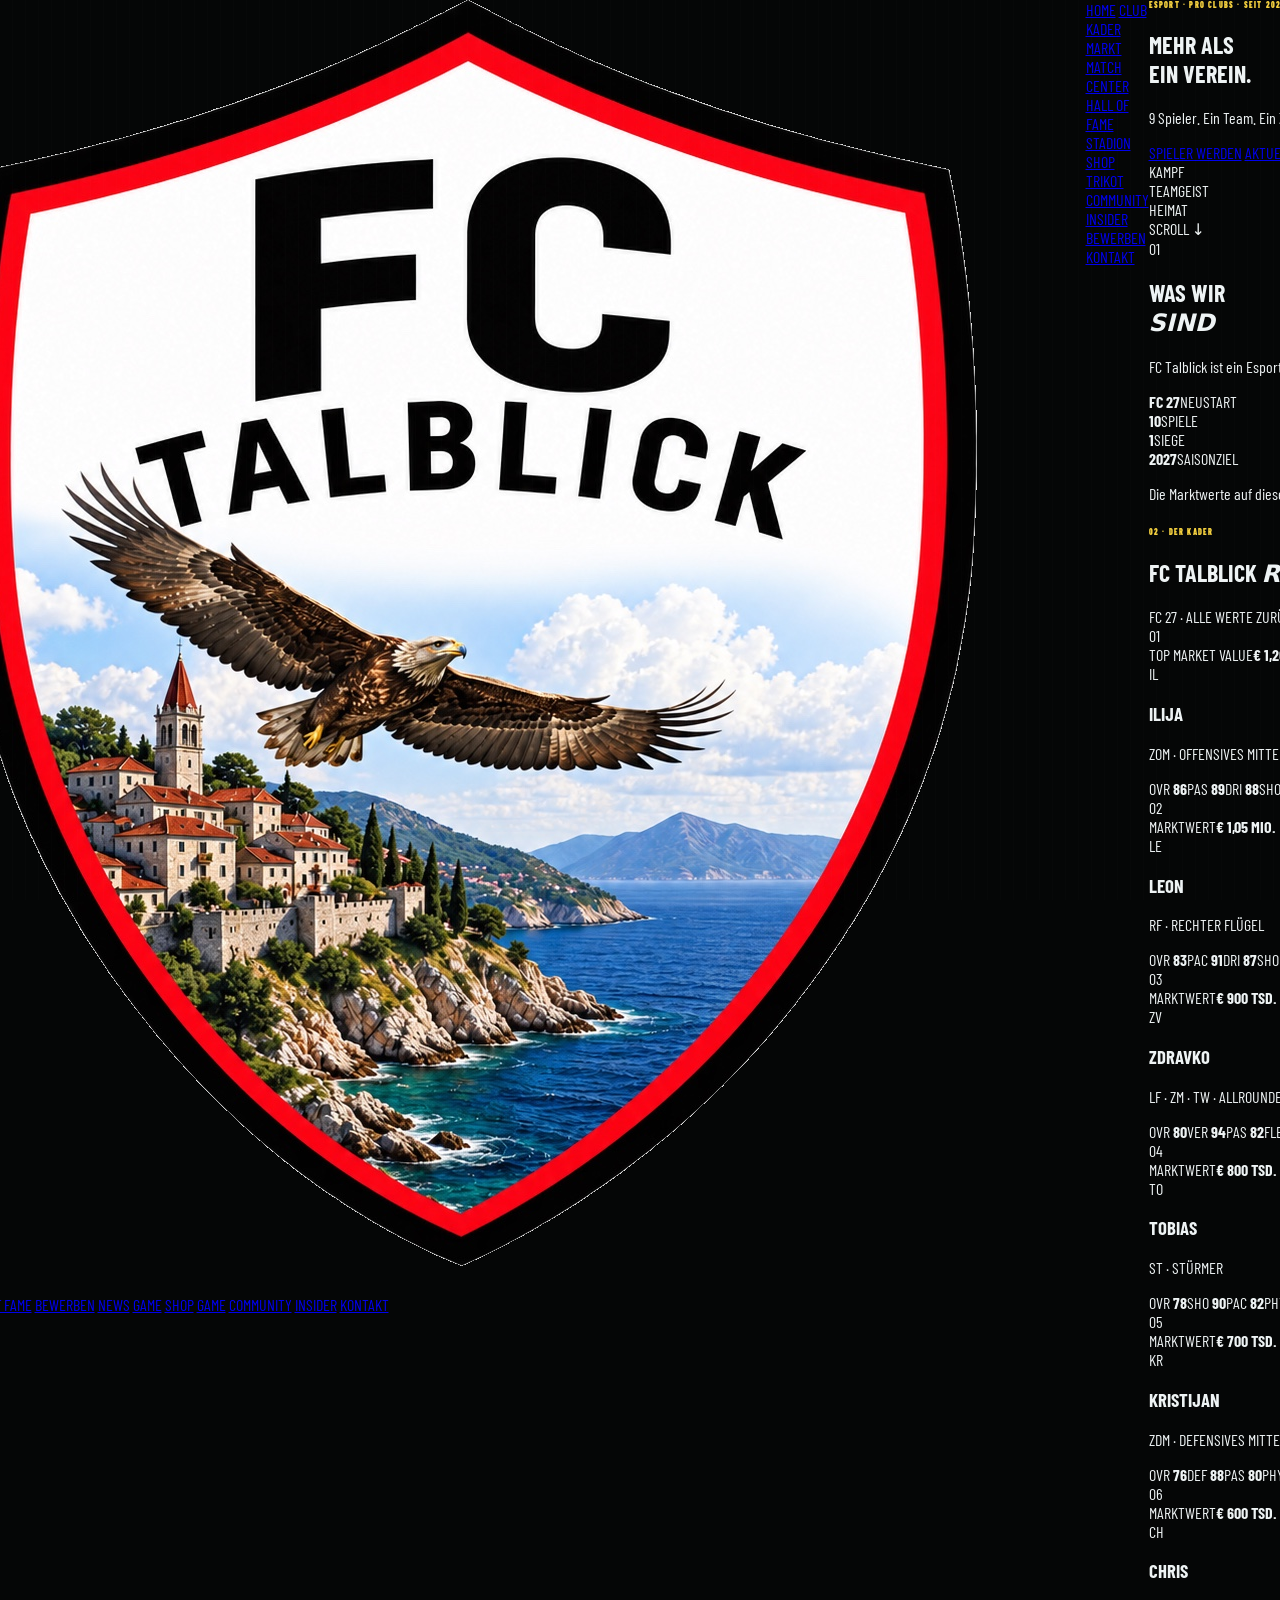
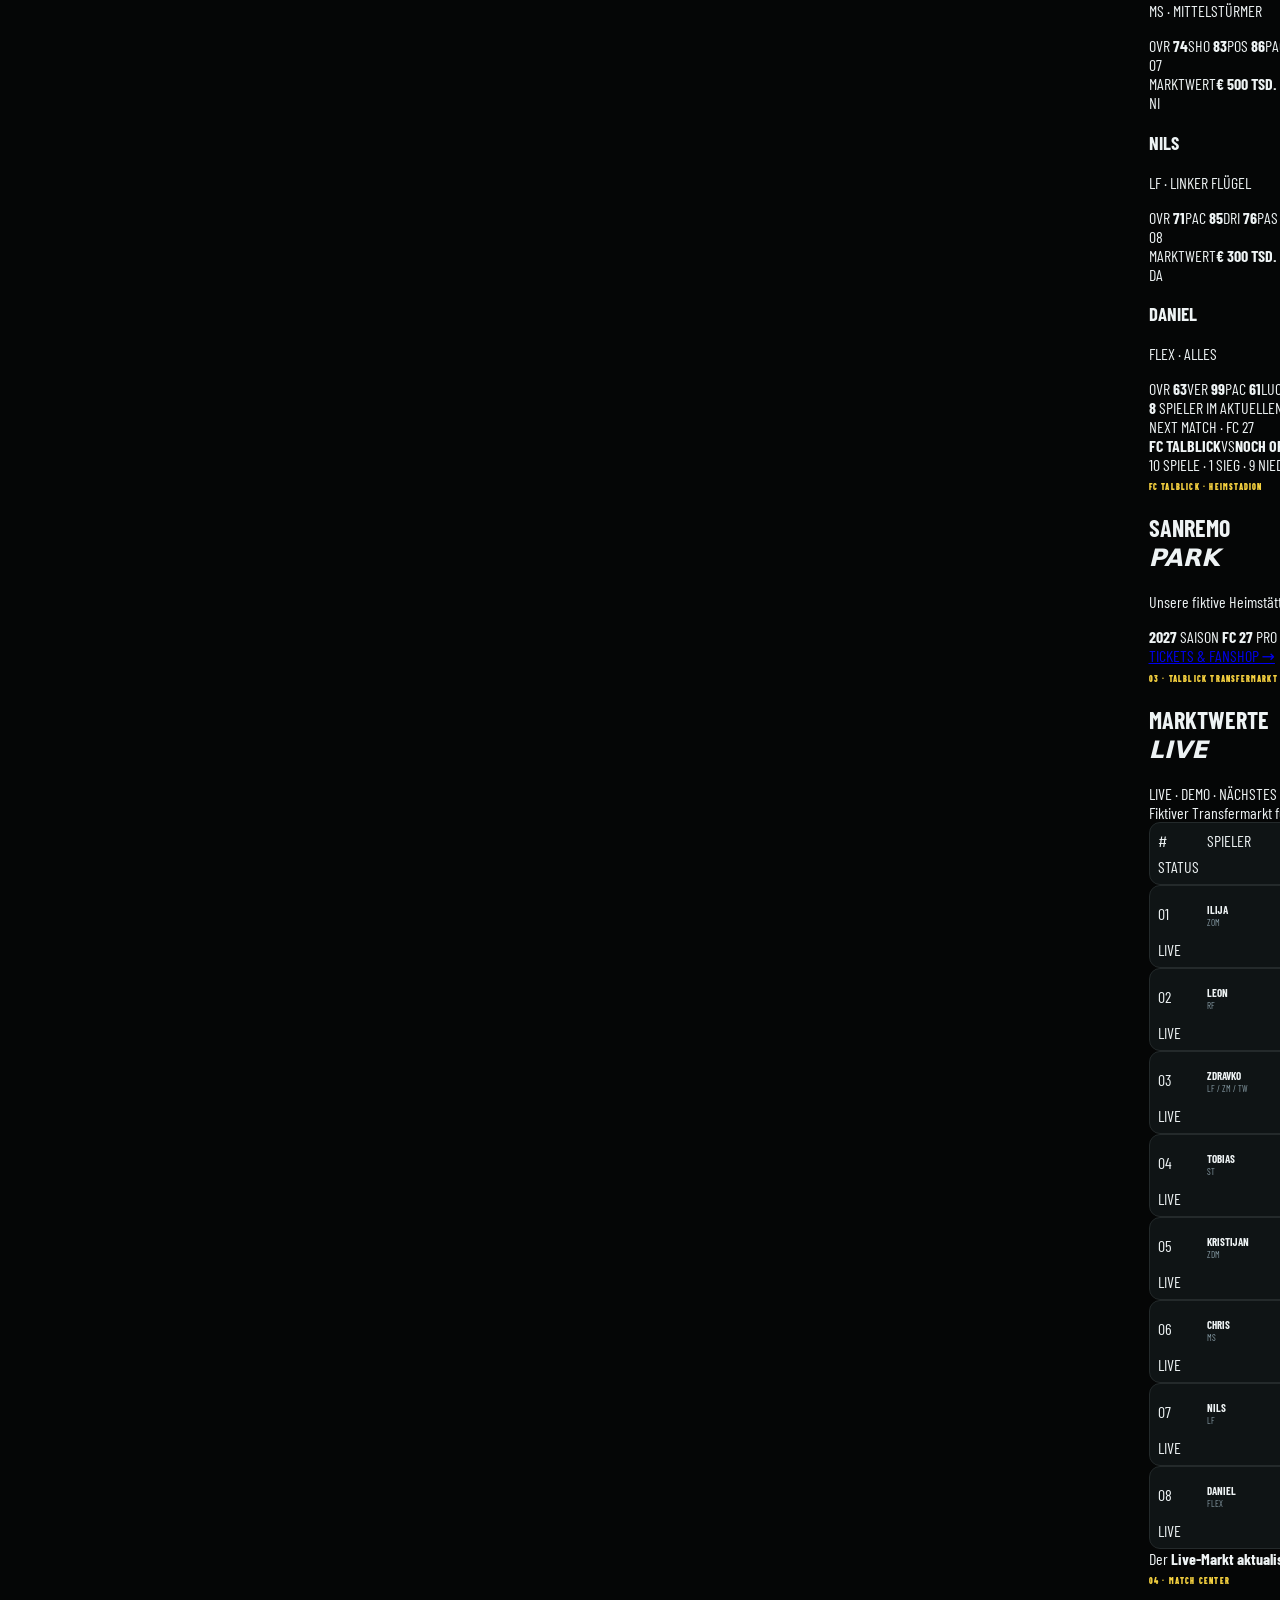
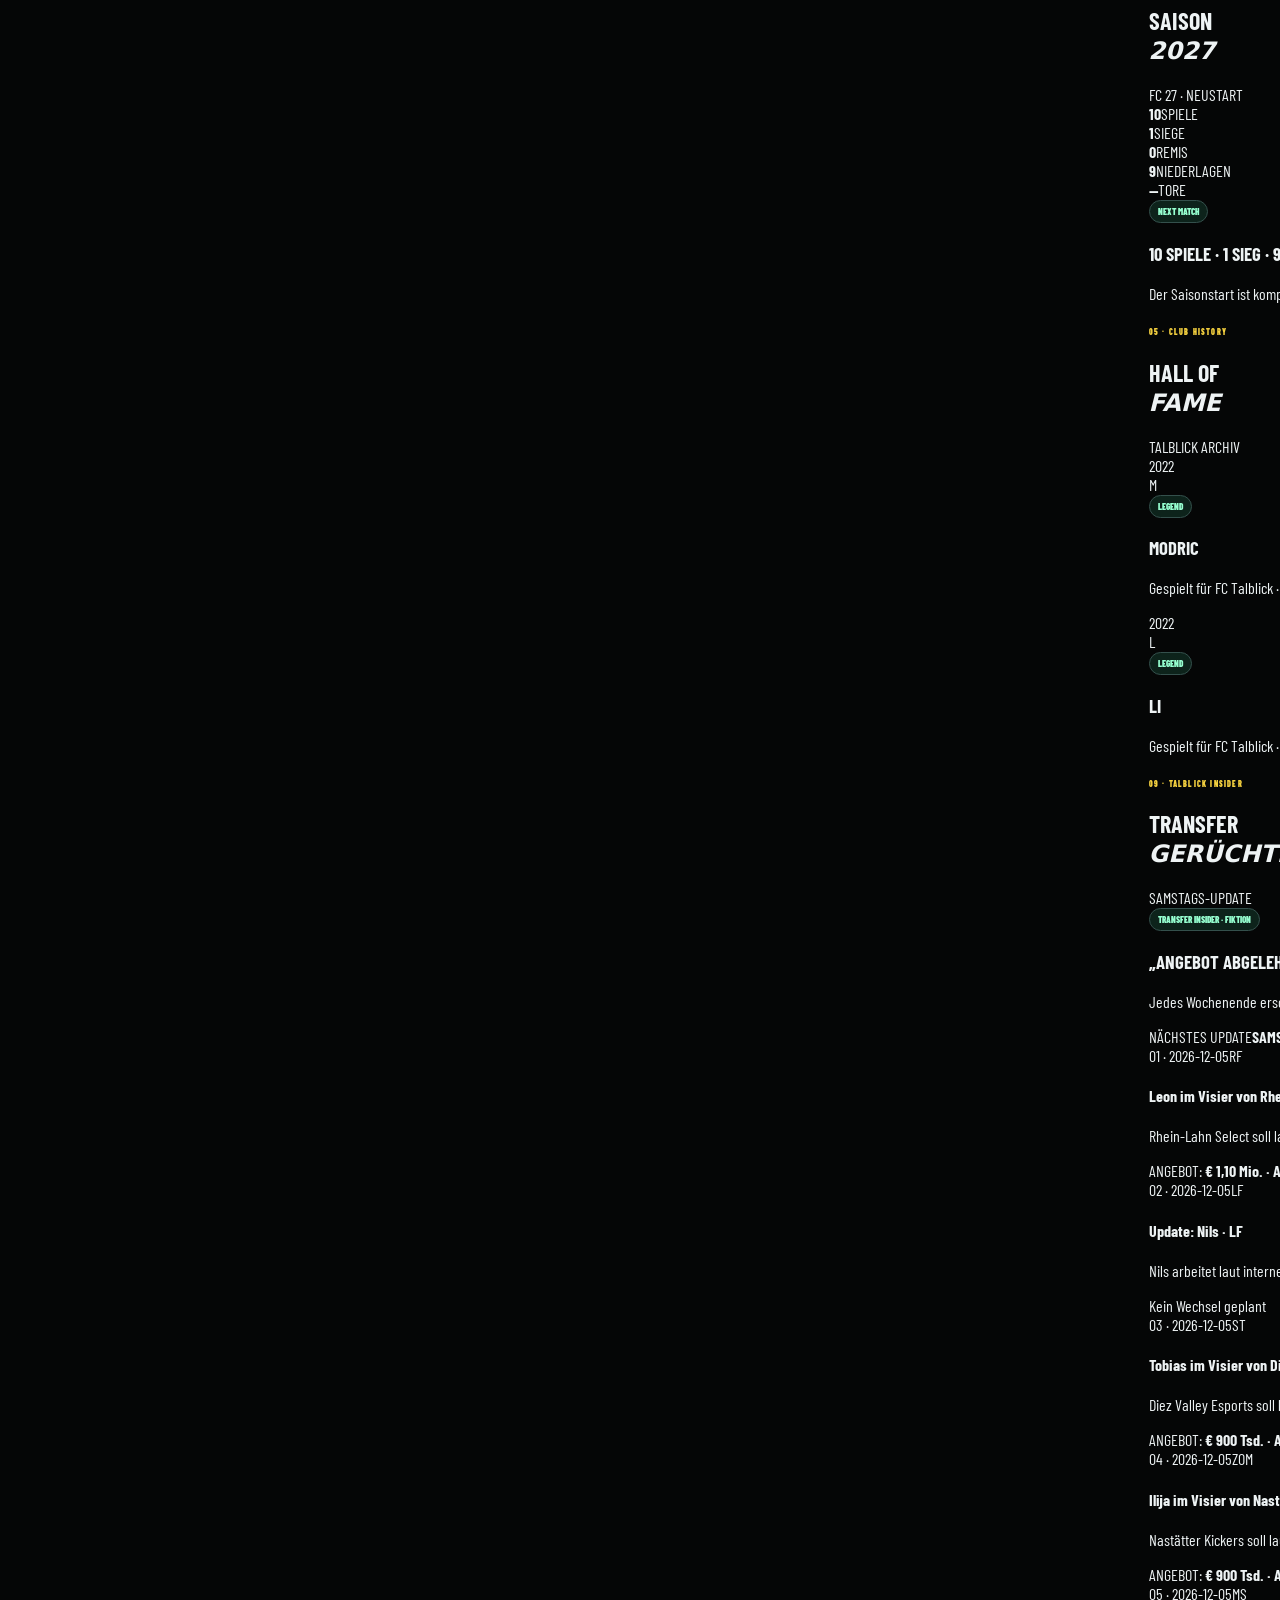
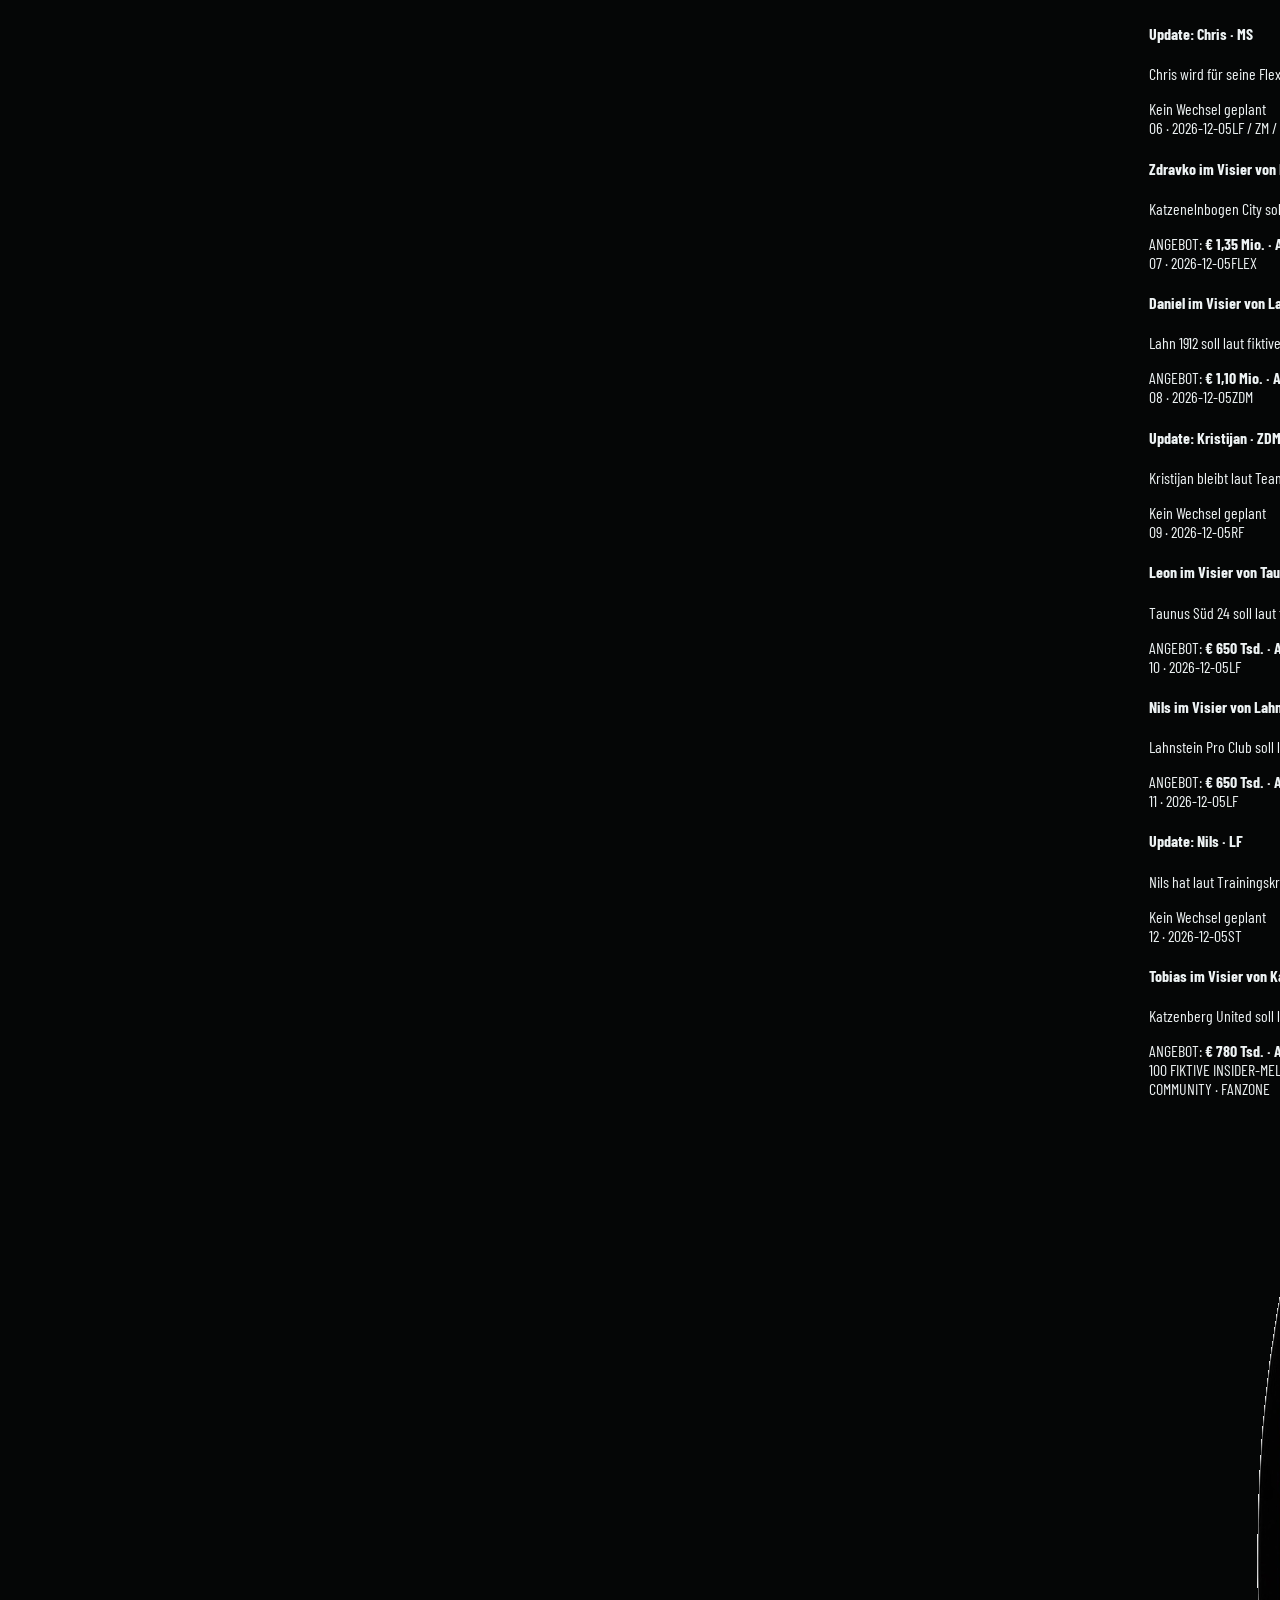
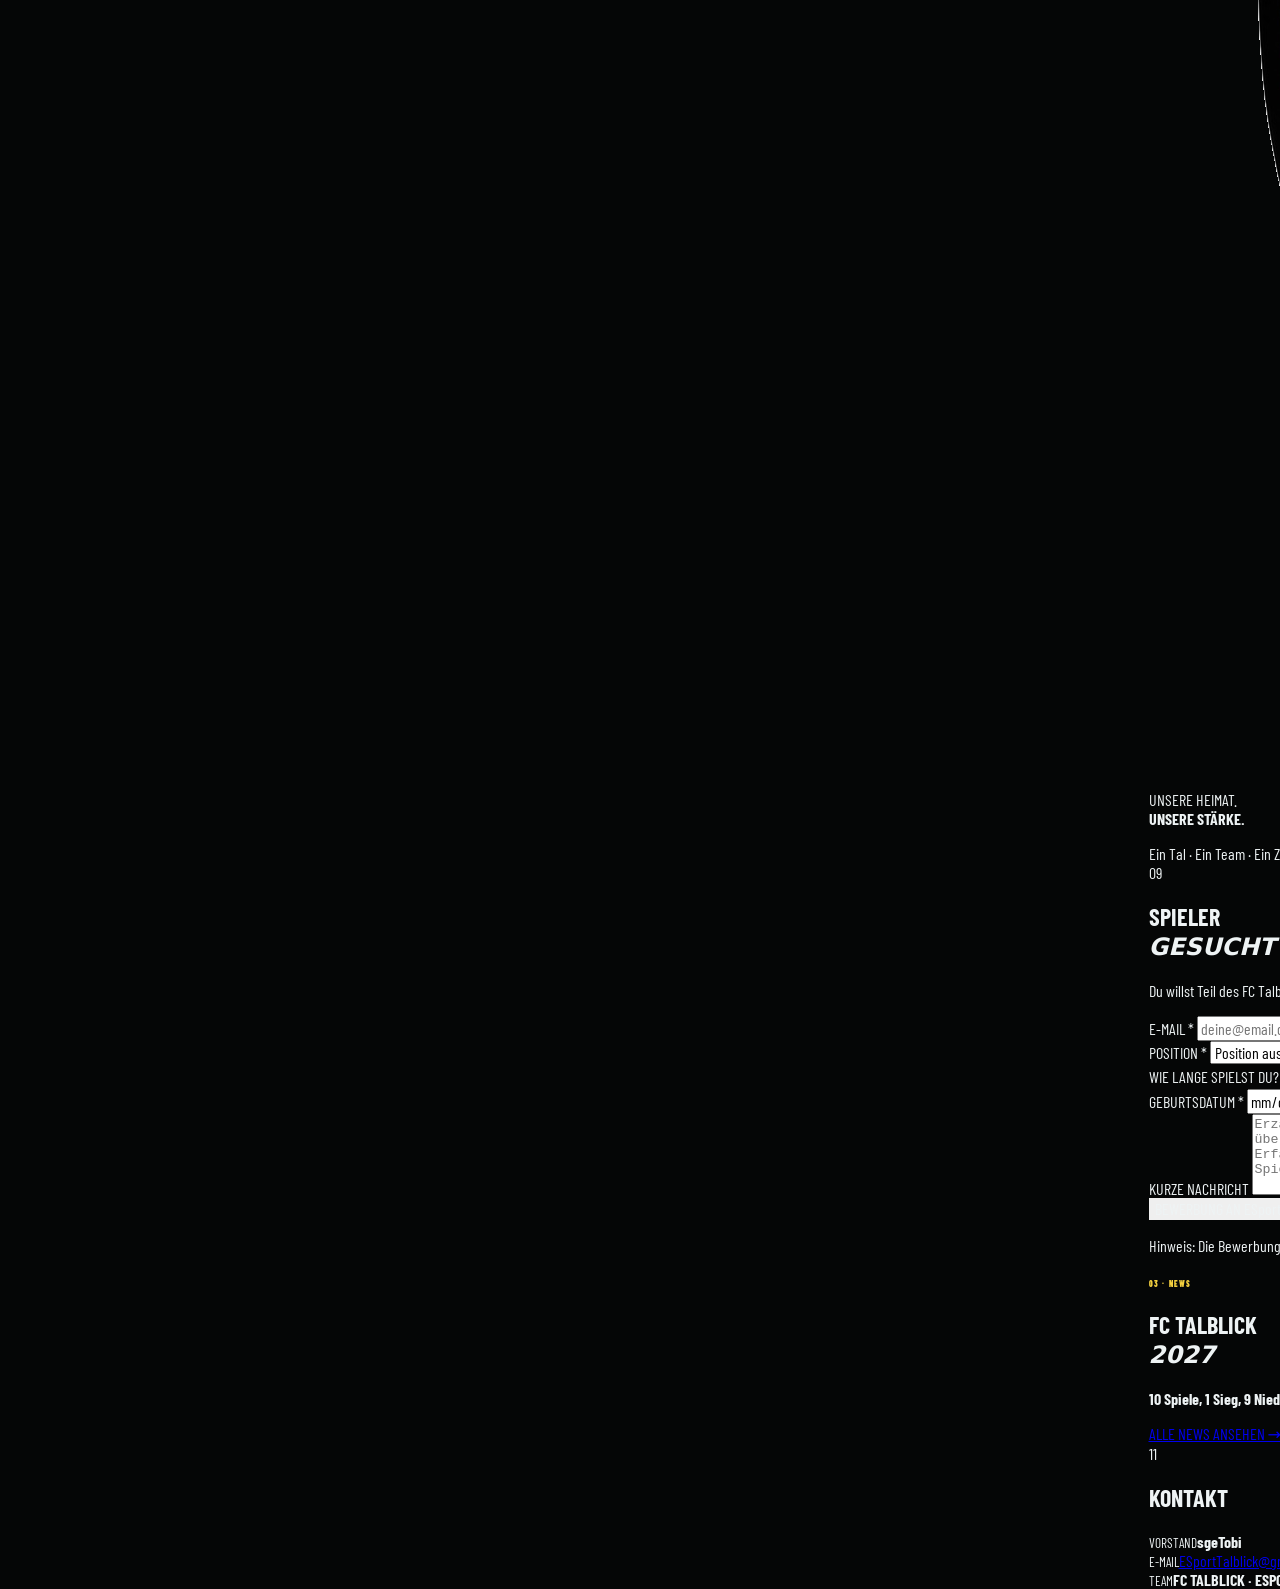
==== commit 9117ed72: "Add files via upload" ====
--- a/index.html
+++ b/index.html
@@ -1,17 +1,420 @@
 <!doctype html>
 <html lang="de">
 <head>
-<meta charset="utf-8">
-<meta name="viewport" content="width=device-width,initial-scale=1,viewport-fit=cover">
-<meta name="theme-color" content="#050a0f">
-<meta name="apple-mobile-web-app-capable" content="yes">
-<title>STREET KINGS MANAGER</title>
-<link rel="stylesheet" href="style.css?v=22">
+  <meta charset="utf-8">
+  <meta name="viewport" content="width=device-width, initial-scale=1">
+  <meta name="theme-color" content="#080808">
+  <meta name="description" content="FC Talblick – Esport Pro Clubs Team seit 2020.">
+  <title>FC Talblick | Esport Pro Clubs</title>
+  <link rel="preconnect" href="https://fonts.googleapis.com">
+  <link rel="preconnect" href="https://fonts.gstatic.com" crossorigin>
+  <link href="https://fonts.googleapis.com/css2?family=Barlow+Condensed:wght@500;600;700;800;900&family=Inter:wght@400;500;600;700&display=swap" rel="stylesheet">
+  <link rel="stylesheet" href="style.css?v=5.1">
+<style>
+.news-popup-card--latest{max-height:88vh;overflow-y:auto;padding-bottom:24px}
+.news-popup-story{margin-top:22px;padding:18px 0 20px;border-top:1px solid rgba(255,255,255,.16)}
+.news-popup-story-meta{font-size:.68rem;letter-spacing:.22em;color:#9b9b9b;font-weight:700;margin-bottom:8px}
+.news-popup-story h3{font-family:"Barlow Condensed",sans-serif;font-size:clamp(1.35rem,5vw,2rem);line-height:1.02;text-transform:uppercase;margin:0 0 10px;color:#fff}
+.news-popup-story p{margin:0 0 15px;color:#c8c8c8;line-height:1.5;font-size:.9rem}
+.news-popup-read{display:inline-flex!important;width:auto!important;margin-top:2px}
+.news-popup-story--game{padding-bottom:8px}
+@media(max-width:600px){.news-popup-card--latest{width:calc(100vw - 32px);max-height:84vh}.news-popup-story{margin-top:16px;padding-top:15px}.news-popup-story h3{font-size:1.38rem}.news-popup-story p{font-size:.86rem}.news-popup-read{font-size:.72rem!important;padding:10px 13px!important}}
+</style>
 </head>
 <body>
-<div id="app"></div>
-<div id="modalRoot"></div>
-<div id="toast"><div id="toastTitle"></div><div id="toastBody"></div></div>
-<script src="app.js?v=22"></script>
+  <div id="loader" class="loader">
+    <div class="loader-inner">
+      <img src="assets/fc-talblick-logo.png" alt="FC Talblick Logo">
+      <div class="loader-line"><span></span></div>
+      <p>FC TALBLICK · SEIT 2020</p>
+    </div>
+  </div>
+
+  <header class="site-header">
+    <a class="brand" href="index.html">
+      <img src="assets/fc-talblick-logo.png" alt="FC Talblick">
+      <span>FC TALBLICK</span>
+    </a>
+    <nav>
+      <a href="#team">CLUB</a>
+      <a href="#kader">KADER</a>
+      <a href="#transfermarkt">MARKT</a>
+      <a href="#halloffame">HALL OF FAME</a>
+      <a href="#bewerbung">BEWERBEN</a>
+      <a href="news.html">NEWS</a>
+      <a href="game.html">GAME</a>
+      <a href="shop.html">SHOP</a>
+    <a href="game.html">GAME</a>
+      <a href="#community">COMMUNITY</a>
+    <a href="#insider">INSIDER</a>
+      <a href="#kontakt">KONTAKT</a>
+    </nav>
+    <button class="nav-toggle" aria-label="Menü öffnen">☰</button>
+  </header>
+  <div class="top-nav-buttons" aria-label="Schnellnavigation">
+    <a href="index.html">HOME</a>
+    <a href="#team">CLUB</a>
+    <a href="#kader">KADER</a>
+    <a href="#transfermarkt">MARKT</a>
+    <a href="#matchcenter">MATCH CENTER</a>
+    <a href="#halloffame">HALL OF FAME</a>
+    <a href="#stadion">STADION</a>
+    <a href="shop.html">SHOP</a>
+    <a href="#trikot">TRIKOT</a>
+    <a href="#community">COMMUNITY</a>
+    <a href="#insider">INSIDER</a>
+    <a href="#bewerbung">BEWERBEN</a>
+    <a href="#kontakt">KONTAKT</a>
+  </div>
+
+
+  <main>
+    <section class="hero">
+      <div class="hero-bg"></div>
+      <div class="hero-overlay"></div>
+      <div class="hero-content">
+        <div class="eyebrow">ESPORT · PRO CLUBS · SEIT 2020</div>
+        <h1>MEHR ALS<br><span>EIN VEREIN.</span></h1>
+        <p>9 Spieler. Ein Team. Ein Ziel.</p>
+        <div class="hero-actions">
+          <a class="btn btn-red" href="#bewerbung">SPIELER WERDEN</a>
+          <a class="btn btn-ghost" href="news.html">AKTUELLE NEWS</a>
+        </div>
+      </div>
+      <div class="hero-side">KAMPF<br>TEAMGEIST<br>HEIMAT</div>
+      <div class="scroll-mark">SCROLL ↓</div>
+    </section>
+
+    <section id="team" class="section split">
+      <div class="section-title">
+        <span>01</span>
+        <h2>WAS WIR<br><em>SIND</em></h2>
+      </div>
+      <div class="copy">
+        <p class="lead">FC Talblick ist ein Esport-Team im Pro-Clubs-Modus. Seit 2020 spielen wir gemeinsam. Die neue Saison ist gestartet – und der Auftakt ist deutlich härter ausgefallen als erwartet.</p>
+        <div class="season-reset">
+          <div><strong>FC 27</strong><span>NEUSTART</span></div>
+          <div><strong>10</strong><span>SPIELE</span></div>
+          <div><strong>1</strong><span>SIEGE</span></div>
+          <div><strong>2027</strong><span>SAISONZIEL</span></div>
+        </div>
+        <p class="small-copy">Die Marktwerte auf dieser Seite sind reine Fun-Schätzungen im Stil eines Fußball-Kaders und stellen keine offiziellen Transfersummen dar.</p>
+      </div>
+    </section>
+
+    <section id="kader" class="section squad">
+      <div class="section-heading-row">
+        <div>
+          <span class="eyebrow">02 · DER KADER</span>
+          <h2>FC TALBLICK <em>ROSTER</em></h2>
+        </div>
+        <div class="roster-note">FC 27 · ALLE WERTE ZURÜCKGESETZT</div>
+      </div>
+
+      <div class="squad-grid">
+        <article class="player-card top-player">
+          <div class="player-number">01</div>
+          <div class="player-top"><span>TOP MARKET VALUE</span><b>€ 1,20 MIO.</b></div>
+          <div class="player-avatar avatar-1">IL</div>
+          <div class="player-info"><h3>ILIJA</h3><p>ZOM · OFFENSIVES MITTELFELD</p></div>
+          <div class="ratings"><span>OVR <b>86</b></span><span>PAS <b>89</b></span><span>DRI <b>88</b></span><span>SHO <b>84</b></span></div>
+        </article>
+
+        <article class="player-card">
+          <div class="player-number">02</div>
+          <div class="player-top"><span>MARKTWERT</span><b>€ 1,05 MIO.</b></div>
+          <div class="player-avatar avatar-2">LE</div>
+          <div class="player-info"><h3>LEON</h3><p>RF · RECHTER FLÜGEL</p></div>
+          <div class="ratings"><span>OVR <b>83</b></span><span>PAC <b>91</b></span><span>DRI <b>87</b></span><span>SHO <b>79</b></span></div>
+        </article>
+
+        <article class="player-card">
+          <div class="player-number">03</div>
+          <div class="player-top"><span>MARKTWERT</span><b>€ 900 TSD.</b></div>
+          <div class="player-avatar avatar-3">ZV</div>
+          <div class="player-info"><h3>ZDRAVKO</h3><p>LF · ZM · TW · ALLROUNDER</p></div>
+          <div class="ratings"><span>OVR <b>80</b></span><span>VER <b>94</b></span><span>PAS <b>82</b></span><span>FLE <b>95</b></span></div>
+        </article>
+
+        <article class="player-card">
+          <div class="player-number">04</div>
+          <div class="player-top"><span>MARKTWERT</span><b>€ 800 TSD.</b></div>
+          <div class="player-avatar avatar-4">TO</div>
+          <div class="player-info"><h3>TOBIAS</h3><p>ST · STÜRMER</p></div>
+          <div class="ratings"><span>OVR <b>78</b></span><span>SHO <b>90</b></span><span>PAC <b>82</b></span><span>PHY <b>86</b></span></div>
+        </article>
+
+        <article class="player-card">
+          <div class="player-number">05</div>
+          <div class="player-top"><span>MARKTWERT</span><b>€ 700 TSD.</b></div>
+          <div class="player-avatar avatar-5">KR</div>
+          <div class="player-info"><h3>KRISTIJAN</h3><p>ZDM · DEFENSIVES MITTELFELD</p></div>
+          <div class="ratings"><span>OVR <b>76</b></span><span>DEF <b>88</b></span><span>PAS <b>80</b></span><span>PHY <b>84</b></span></div>
+        </article>
+
+        <article class="player-card">
+          <div class="player-number">06</div>
+          <div class="player-top"><span>MARKTWERT</span><b>€ 600 TSD.</b></div>
+          <div class="player-avatar avatar-6">CH</div>
+          <div class="player-info"><h3>CHRIS</h3><p>MS · MITTELSTÜRMER</p></div>
+          <div class="ratings"><span>OVR <b>74</b></span><span>SHO <b>83</b></span><span>POS <b>86</b></span><span>PAC <b>73</b></span></div>
+        </article>
+
+        <article class="player-card">
+          <div class="player-number">07</div>
+          <div class="player-top"><span>MARKTWERT</span><b>€ 500 TSD.</b></div>
+          <div class="player-avatar avatar-7">NI</div>
+          <div class="player-info"><h3>NILS</h3><p>LF · LINKER FLÜGEL</p></div>
+          <div class="ratings"><span>OVR <b>71</b></span><span>PAC <b>85</b></span><span>DRI <b>76</b></span><span>PAS <b>70</b></span></div>
+        </article>
+
+        <article class="player-card">
+          <div class="player-number">08</div>
+          <div class="player-top"><span>MARKTWERT</span><b>€ 300 TSD.</b></div>
+          <div class="player-avatar avatar-8">DA</div>
+          <div class="player-info"><h3>DANIEL</h3><p>FLEX · ALLES</p></div>
+          <div class="ratings"><span>OVR <b>63</b></span><span>VER <b>99</b></span><span>PAC <b>61</b></span><span>LUCK <b>100</b></span></div>
+        </article>
+      </div>
+
+      <div class="squad-footer">
+        <span><b>8</b> SPIELER IM AKTUELLEN KADER</span>
+        <span>MARKTWERTE · FC TALBLICK FUN-RATING</span>
+      </div>
+    </section>
+
+    <section class="section next-match">
+      <div class="next-match-card">
+        <div class="next-label">NEXT MATCH · FC 27</div>
+        <div class="next-teams"><strong>FC TALBLICK</strong><span>VS</span><strong>NOCH OFFEN</strong></div>
+        <div class="next-status">10 SPIELE · 1 SIEG · 9 NIEDERLAGEN · SAISONSTART VÖLLIG VERKORKST</div>
+      </div>
+    </section>
+
+
+    <section id="stadion" class="stadium-section">
+      <div class="stadium-image"></div>
+      <div class="stadium-copy">
+        <span class="eyebrow">FC TALBLICK · HEIMSTADION</span>
+        <h2>SANREMO<br><em>PARK</em></h2>
+        <p>Unsere fiktive Heimstätte. Flutlicht, volle Ränge und FC Talblick in Schwarz und Rot.</p>
+        <div class="stadium-facts">
+          <span><b>2027</b> SAISON</span>
+          <span><b>FC 27</b> PRO CLUBS</span>
+          <span><b>∞</b> HEIMAT</span>
+        </div>
+        <a class="btn btn-red" href="shop.html#tickets">TICKETS & FANSHOP →</a>
+      </div>
+    </section>
+
+
+    <section id="transfermarkt" class="section transfer-section">
+      <div class="section-heading-row">
+        <div>
+          <span class="eyebrow">03 · TALBLICK TRANSFERMARKT</span>
+          <h2>MARKTWERTE<br><em>LIVE</em></h2>
+        </div>
+        <div class="roster-note"><span id="marketStatus">UPDATE WIRD GELADEN</span></div>
+      </div>
+      <div class="market-note">Fiktiver Transfermarkt für FC Talblick. Die Werte ändern sich automatisch einmal pro Stunde. Grün = gestiegen · Rot = gefallen.</div>
+      <div class="market-table" id="marketTable"></div>
+    </section>
+
+    <section id="matchcenter" class="section match-center">
+      <div class="section-heading-row">
+        <div>
+          <span class="eyebrow">04 · MATCH CENTER</span>
+          <h2>SAISON<br><em>2027</em></h2>
+        </div>
+        <div class="roster-note">FC 27 · NEUSTART</div>
+      </div>
+      <div class="match-dashboard">
+        <div><strong>10</strong><span>SPIELE</span></div>
+        <div><strong>1</strong><span>SIEGE</span></div>
+        <div><strong>0</strong><span>REMIS</span></div>
+        <div><strong>9</strong><span>NIEDERLAGEN</span></div>
+        <div><strong>—</strong><span>TORE</span></div>
+      </div>
+      <div class="match-empty">
+        <span class="tag">NEXT MATCH</span>
+        <h3>10 SPIELE · 1 SIEG · 9 NIEDERLAGEN</h3>
+        <p>Der Saisonstart ist komplett aus dem Ruder gelaufen. Ein Sieg aus zehn Spielen sorgt bereits für ordentlich Gesprächsstoff rund um den Verein.</p>
+      </div>
+    </section>
+
+    <section id="halloffame" class="section hall-section">
+      <div class="section-heading-row">
+        <div>
+          <span class="eyebrow">05 · CLUB HISTORY</span>
+          <h2>HALL OF<br><em>FAME</em></h2>
+        </div>
+        <div class="roster-note">TALBLICK ARCHIV</div>
+      </div>
+      <div class="legend-grid">
+        <article class="legend-card">
+          <div class="legend-year">2022</div>
+          <div class="legend-badge">M</div>
+          <div><span class="tag">LEGEND</span><h3>MODRIC</h3><p>Gespielt für FC Talblick · Kristijan</p></div>
+        </article>
+        <article class="legend-card">
+          <div class="legend-year">2022</div>
+          <div class="legend-badge">L</div>
+          <div><span class="tag">LEGEND</span><h3>LI</h3><p>Gespielt für FC Talblick · Ilija</p></div>
+        </article>
+      </div>
+    </section>
+
+
+    <section id="insider" class="section insider-section">
+      <div class="section-heading-row">
+        <div>
+          <span class="eyebrow">09 · TALBLICK INSIDER</span>
+          <h2>TRANSFER<br><em>GERÜCHTE</em></h2>
+        </div>
+        <div class="roster-note"><span class="market-live-dot"></span> SAMSTAGS-UPDATE</div>
+      </div>
+
+      <div class="insider-headline">
+        <div>
+          <span class="tag">TRANSFER INSIDER · FIKTION</span>
+          <h3>„ANGEBOT ABGELEHNT.“</h3>
+          <p>Jedes Wochenende erscheinen neue fiktive Gerüchte, Spieler-Updates und Angebote. FC Talblick lehnt in unserer Storyline aktuell jedes Angebot anderer Teams ab.</p>
+        </div>
+        <div class="insider-next"><span>NÄCHSTES UPDATE</span><strong id="insiderCountdown">SAMSTAG · --:--:--</strong></div>
+      </div>
+
+      <div class="insider-grid" id="insiderGrid"></div>
+      <div class="insider-footer">
+        <span>100 FIKTIVE INSIDER-MELDUNGEN</span>
+        <span>ALLE ANGEBOTE ABGELEHNT · FC TALBLICK BLEIBT ZUSAMMEN</span>
+      </div>
+    </section>
+
+    <section id="community" class="manifesto">
+      <div class="manifesto-bg"></div>
+      <div class="manifesto-content">
+        <span class="community-label">COMMUNITY · FANZONE</span>
+        <img src="assets/fc-talblick-logo.png" alt="" class="watermark">
+        <p>UNSERE HEIMAT.<br><strong>UNSERE STÄRKE.</strong></p>
+        <span>Ein Tal · Ein Team · Ein Ziel</span>
+      </div>
+    </section>
+
+    <section id="bewerbung" class="section application">
+      <div class="section-title">
+        <span>09</span>
+        <h2>SPIELER<br><em>GESUCHT</em></h2>
+      </div>
+      <div class="form-wrap">
+        <p class="form-intro">Du willst Teil des FC Talblick werden? Füll das Formular aus. Mit Klick auf „Bewerbung senden“ wird eine vorbereitete E-Mail an unseren Verein geöffnet.</p>
+        <form id="applicationForm">
+          <div class="field">
+            <label for="email">E-MAIL *</label>
+            <input id="email" type="email" required placeholder="deine@email.de">
+          </div>
+          <div class="field">
+            <label for="position">POSITION *</label>
+            <select id="position" required>
+              <option value="">Position auswählen</option>
+              <option>ST – Stürmer</option>
+              <option>ZM – Zentrales Mittelfeld</option>
+              <option>LM – Linkes Mittelfeld</option>
+              <option>RM – Rechtes Mittelfeld</option>
+              <option>LV – Linker Verteidiger</option>
+              <option>RV – Rechter Verteidiger</option>
+              <option>IV – Innenverteidiger</option>
+              <option>TW – Torwart</option>
+              <option>Flexibel / mehrere Positionen</option>
+            </select>
+          </div>
+          <div class="field">
+            <label for="experience">WIE LANGE SPIELST DU? *</label>
+            <input id="experience" type="text" required placeholder="z. B. 4 Jahre Pro Clubs">
+          </div>
+          <div class="field">
+            <label for="birth">GEBURTSDATUM *</label>
+            <input id="birth" type="date" required>
+          </div>
+          <div class="field full">
+            <label for="message">KURZE NACHRICHT</label>
+            <textarea id="message" rows="5" placeholder="Erzähl uns kurz etwas über dich, deine Erfahrung und deine Spielzeiten."></textarea>
+          </div>
+          <button class="btn btn-red full" type="submit">BEWERBUNG AN ESportTalblick@GMAIL.COM SENDEN →</button>
+        </form>
+        <p class="form-note">Hinweis: Die Bewerbung wird über dein eigenes E-Mail-Programm versendet.</p>
+      </div>
+    </section>
+
+    <section class="news-teaser">
+      <div>
+        <span class="eyebrow">03 · NEWS</span>
+        <h2>FC TALBLICK<br><em>2027</em></h2>
+      </div>
+      <div>
+        <p><strong>10 Spiele, 1 Sieg, 9 Niederlagen.</strong> Der Saisonstart des FC Talblick ist eine Katastrophe. Hinter den Kulissen wächst der Druck – und die ersten Fragen an den Vorstand werden laut.</p>
+        <a class="text-link" href="news.html">ALLE NEWS ANSEHEN →</a>
+      </div>
+    </section>
+
+    <section id="kontakt" class="section contact">
+      <div class="section-title">
+        <span>11</span>
+        <h2>KONTAKT</h2>
+      </div>
+      <div class="contact-card">
+        <div><small>VORSTAND</small><strong>sgeTobi</strong></div>
+        <div><small>E-MAIL</small><a href="mailto:ESportTalblick@gmail.com">ESportTalblick@gmail.com</a></div>
+        <div><small>TEAM</small><strong>FC TALBLICK · ESPORT</strong></div>
+      </div>
+    </section>
+  </main>
+
+  <footer>
+    <span>FC TALBLICK · SEIT 2020</span>
+    <span>EIN TAL · EIN TEAM · EIN ZIEL</span>
+  </footer>
+
+  <script src="script.js?v=5.0" defer></script>
+
+  <div class="news-popup" id="newsPopup" role="dialog" aria-modal="true" aria-labelledby="newsPopupTitle">
+    <div class="news-popup-backdrop" data-news-close></div>
+    <div class="news-popup-card news-popup-card--latest">
+      <button class="news-popup-close" id="newsPopupClose" aria-label="News schließen">×</button>
+      <span class="eyebrow">⚠ AKTUELLE NEWS · FC TALBLICK</span>
+      <div class="news-popup-kicker">NEUE MELDUNGEN · HEUTE</div>
+      <h2 id="newsPopupTitle">2 NEUE<br><em>NEWS</em></h2>
+
+      <article class="news-popup-story">
+        <div class="news-popup-story-meta">DRINGENDE PRESSEKONFERENZ · SPORT</div>
+        <h3>Vorstand Tobias Erb zieht die Reißleine – Coach nach neun Niederlagen aus zehn Spielen entlassen</h3>
+        <p>Beim FC Talblick wurde kurzfristig eine Pressekonferenz einberufen. Der Vorstand reagiert auf die sportliche Krise und kündigt Kader- sowie taktische Veränderungen an.</p>
+        <a class="btn btn-red news-popup-read" href="news.html">WEITERLESEN →</a>
+      </article>
+
+      <article class="news-popup-story news-popup-story--game">
+        <div class="news-popup-story-meta">NEU · TALBLICK MOVIE MANAGER</div>
+        <h3>FC Talblick’s Street Kings Manager – Einrich Edition jetzt verfügbar</h3>
+        <p>Der neue Manager startet: Verein führen, Spiele bestreiten, den Kader aufbauen und zur Legende werden.</p>
+        <a class="btn btn-red news-popup-read" href="https://esportstalblick.github.io/StreetKings.beta/" target="_blank" rel="noopener">WEITERLESEN →</a>
+      </article>
+    </div>
+  </div>
+
+  <aside class="fan-chat" id="fanChat" aria-label="Talblick Live Chat">
+    <button class="fan-chat-toggle" id="fanChatToggle">
+      <span class="chat-dot"></span>
+      TALBLICK CHAT <b id="chatUnread">2</b>
+    </button>
+    <div class="fan-chat-panel">
+      <div class="fan-chat-header">
+        <div><strong>LIVE CHAT</strong><span>FANZONE · FIKTION</span></div>
+        <button id="fanChatClose" aria-label="Chat schließen">×</button>
+      </div>
+      <div class="fan-chat-note">Automatisch generierter Demo-Chat. Die Namen und Nachrichten sind fiktiv.</div>
+      <div class="fan-chat-messages" id="fanChatMessages"></div>
+      <div class="fan-chat-footer"><span>● LIVE</span><small>DYNAMISCH · 1 SEK.</small></div>
+    </div>
+  </aside>
+
 </body>
 </html>
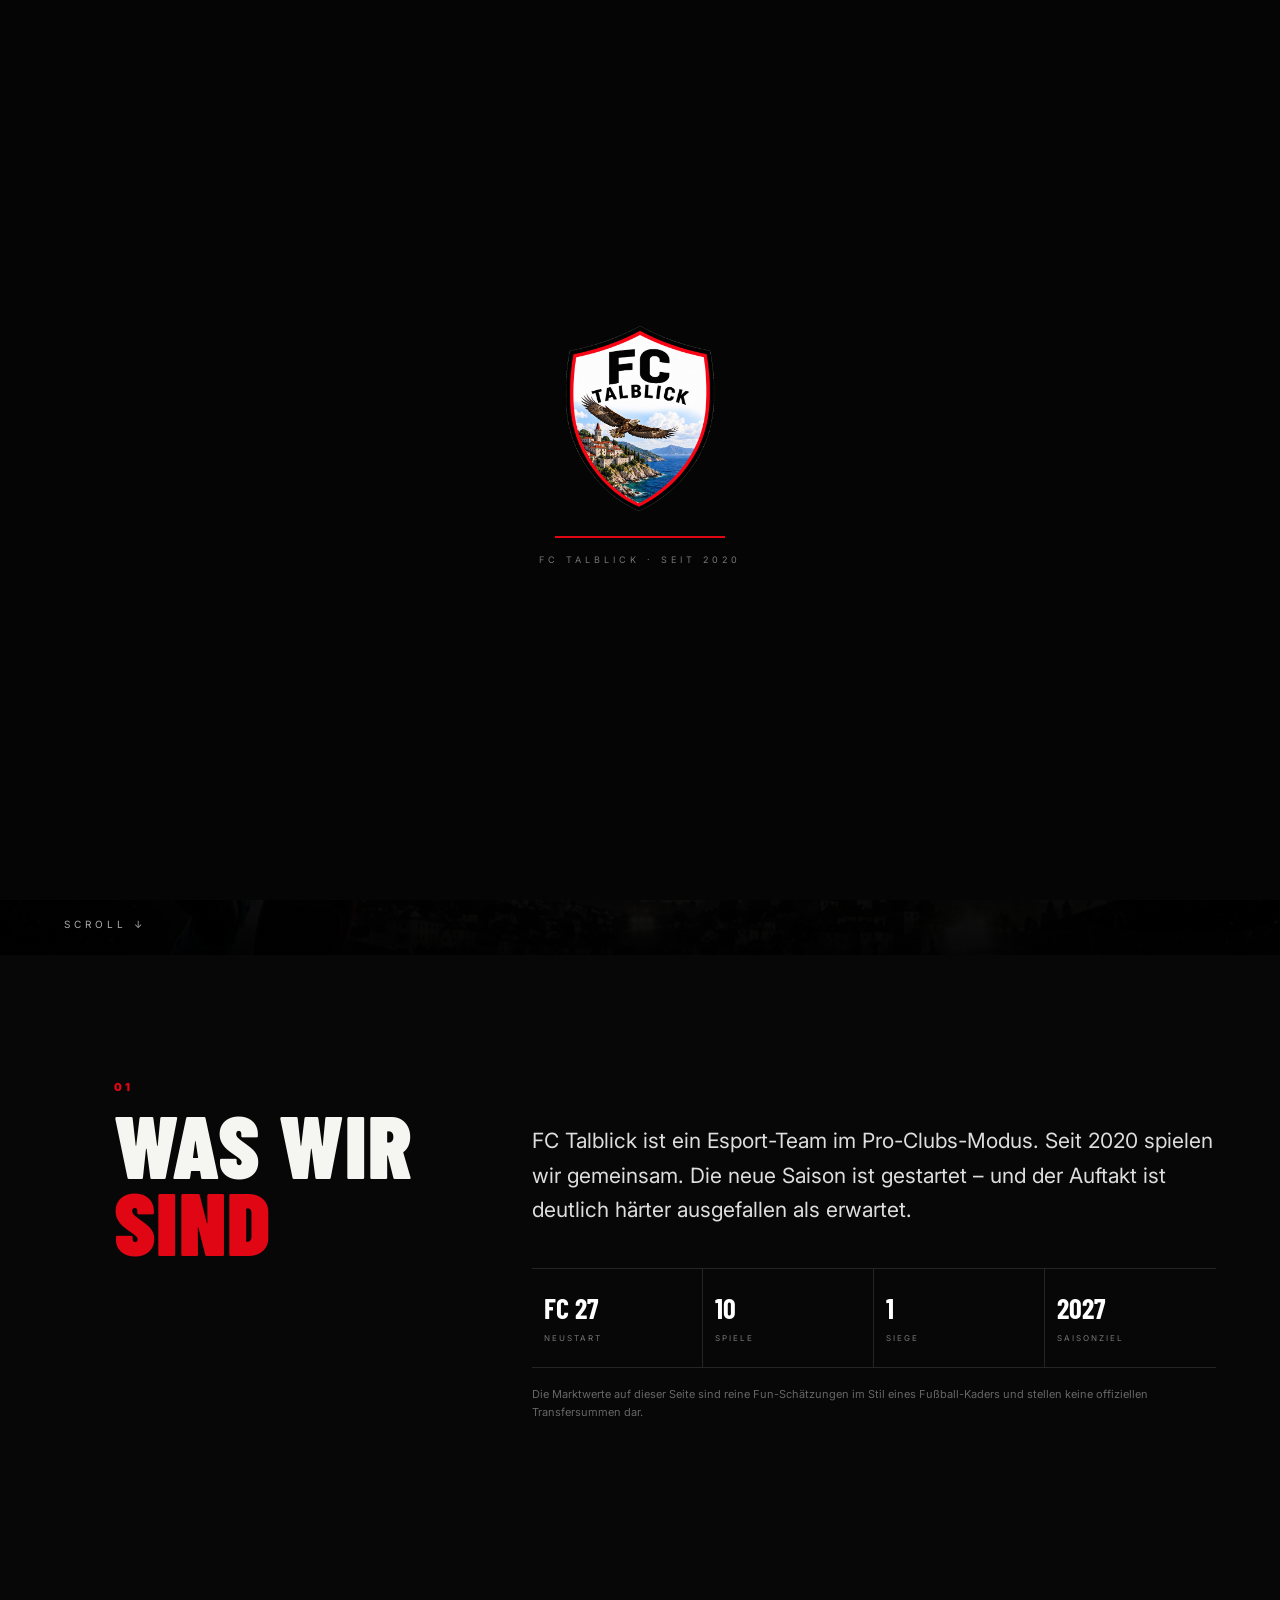
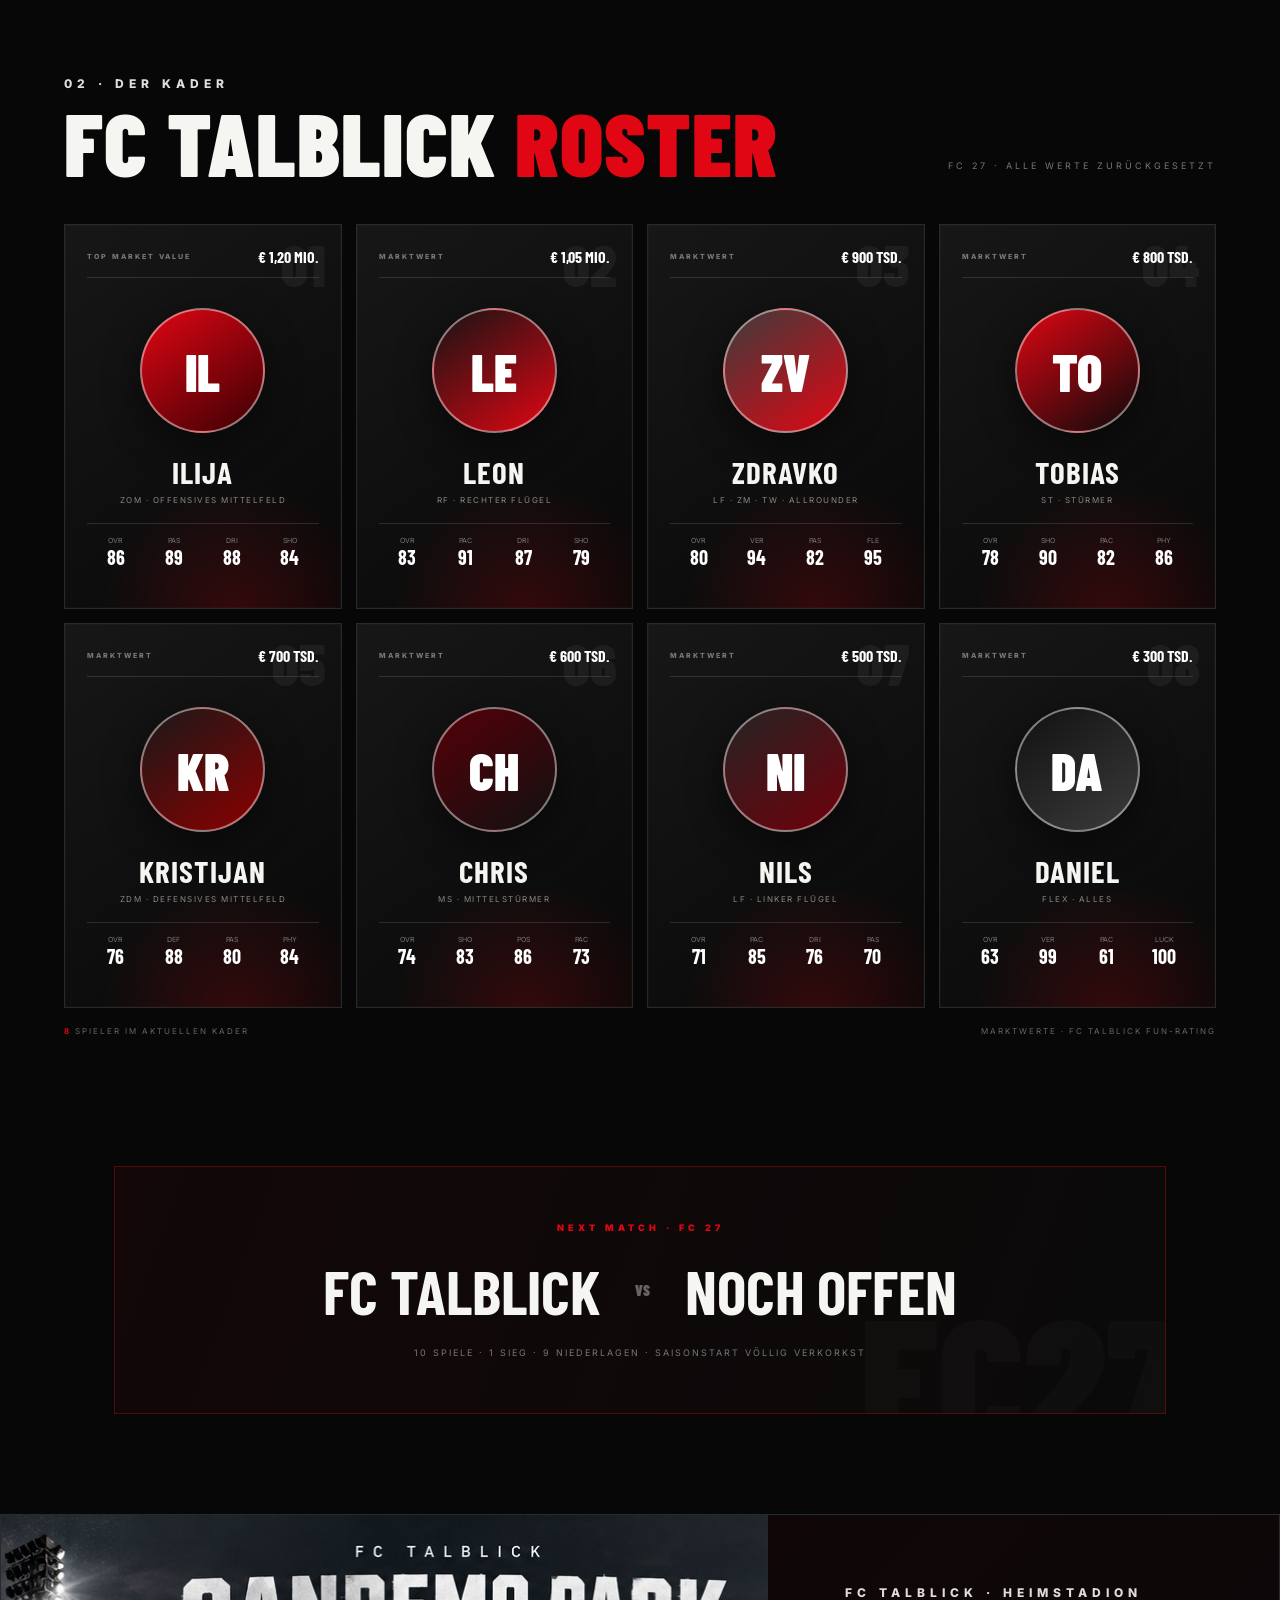
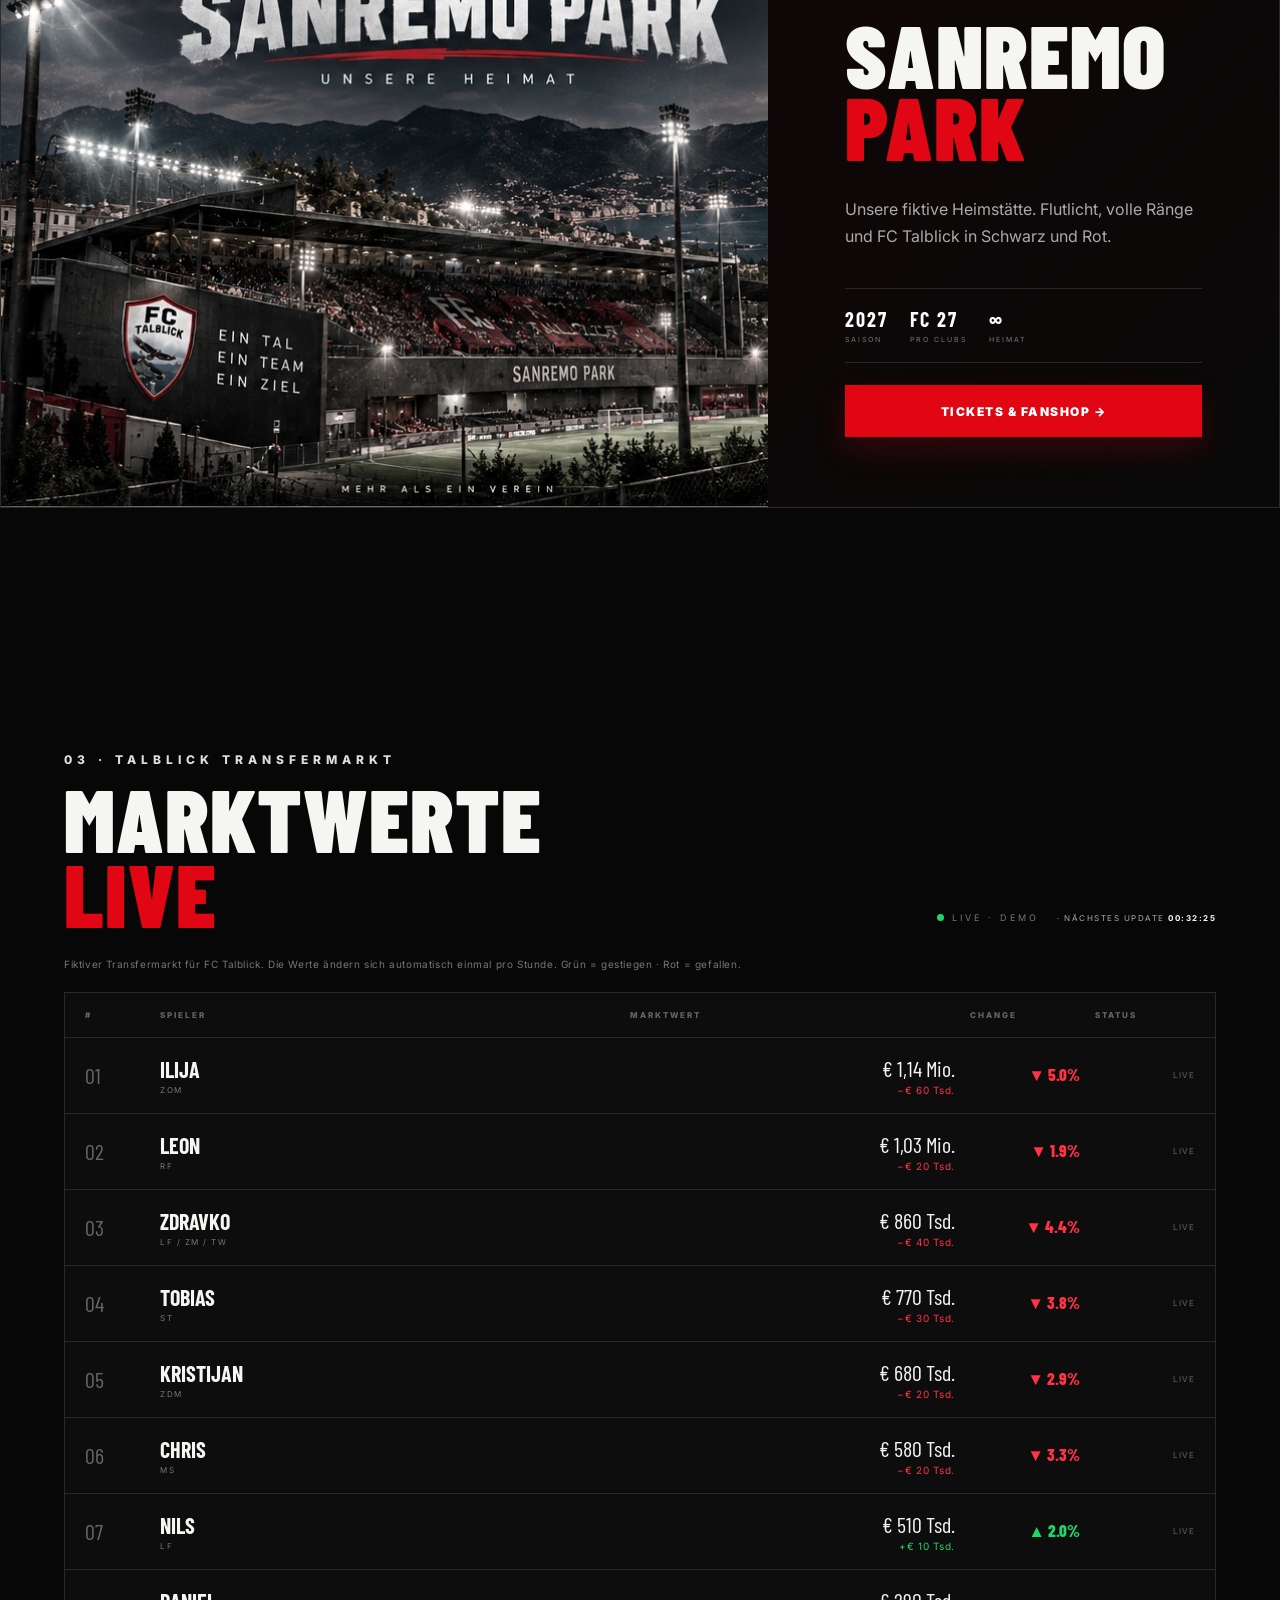
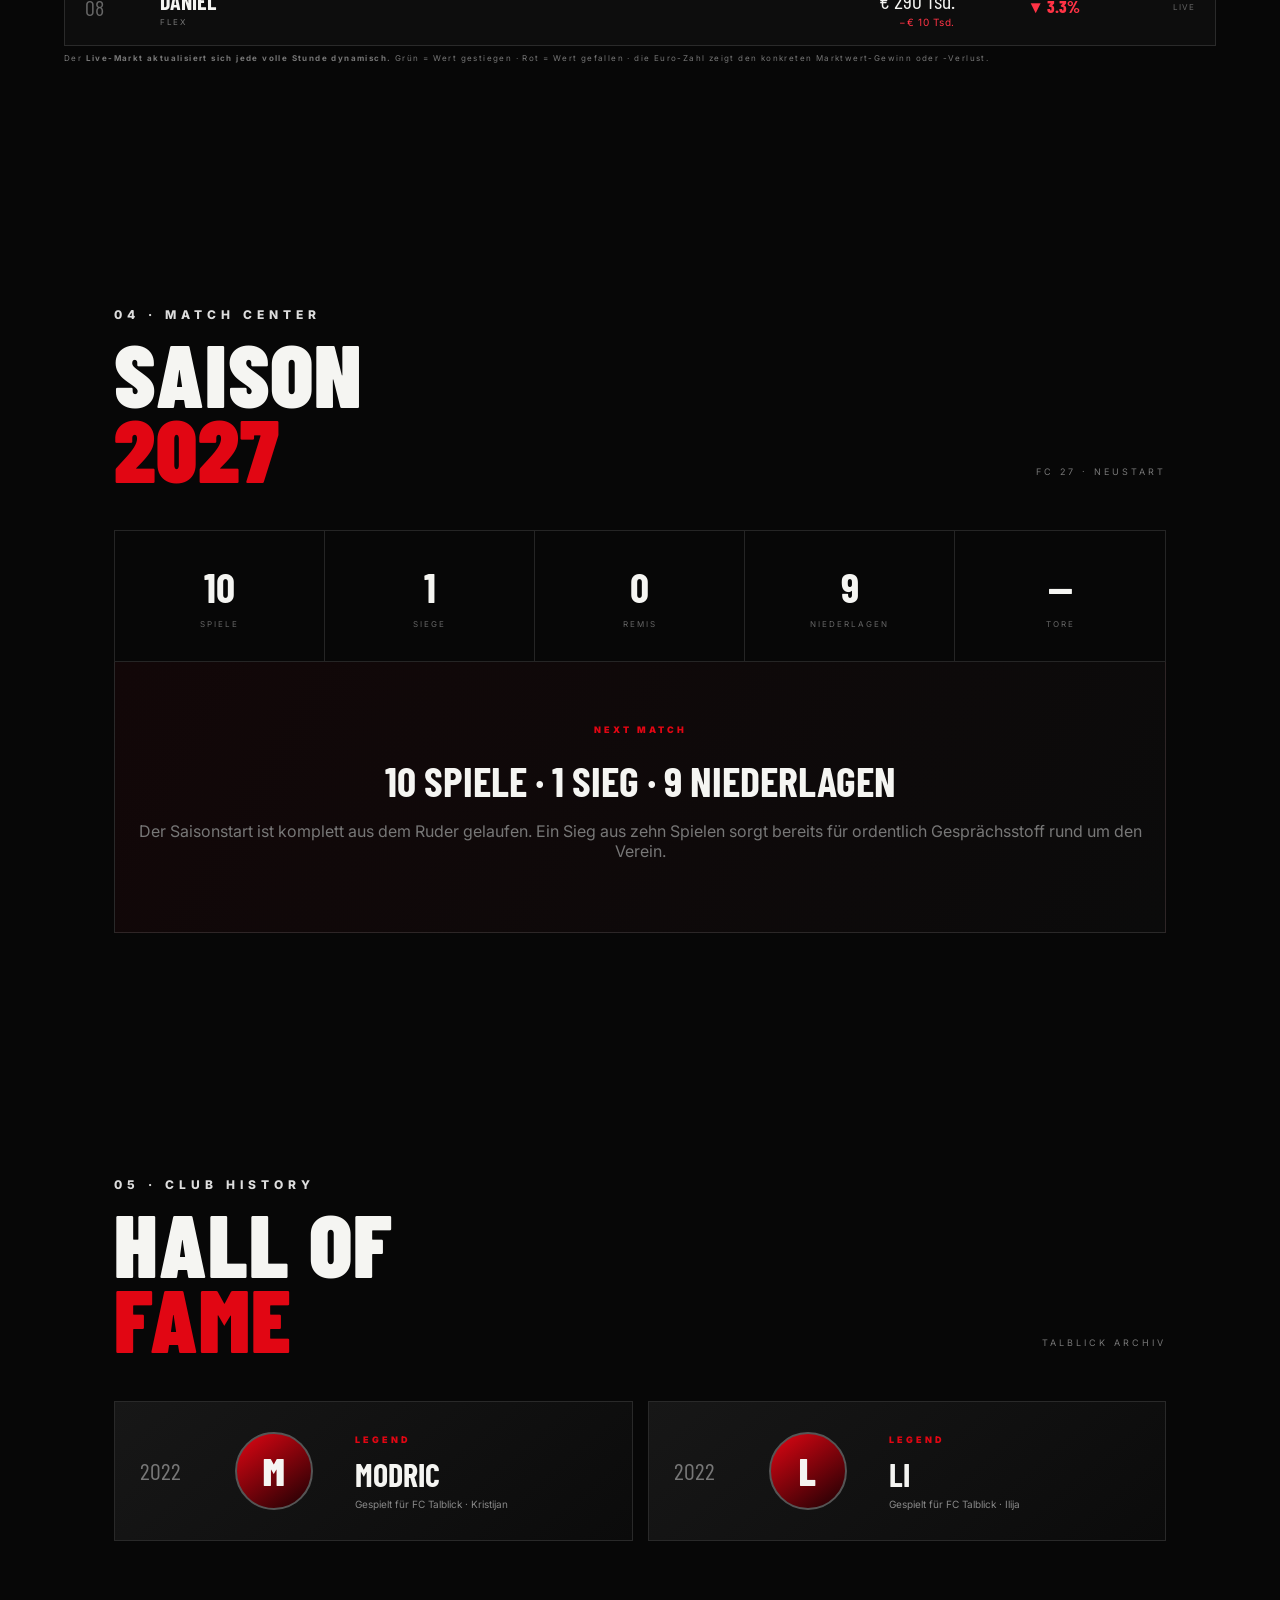
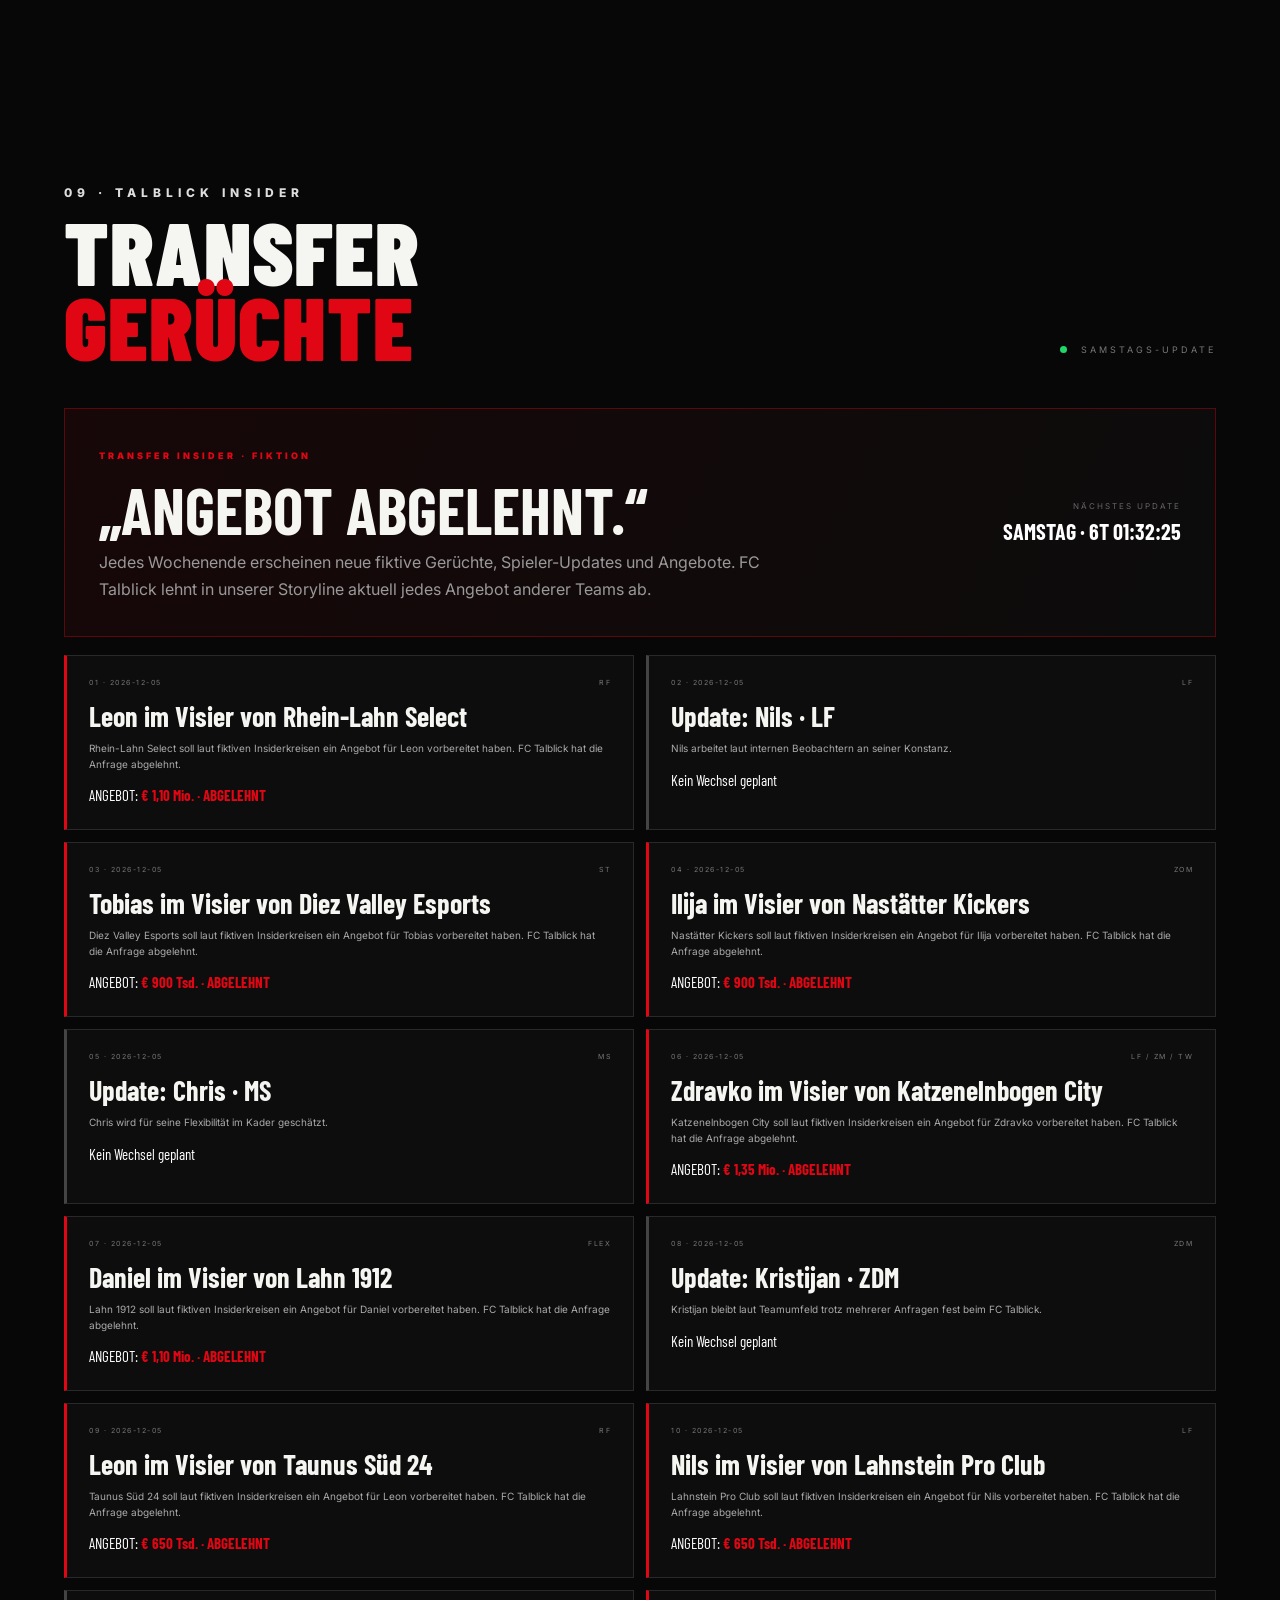
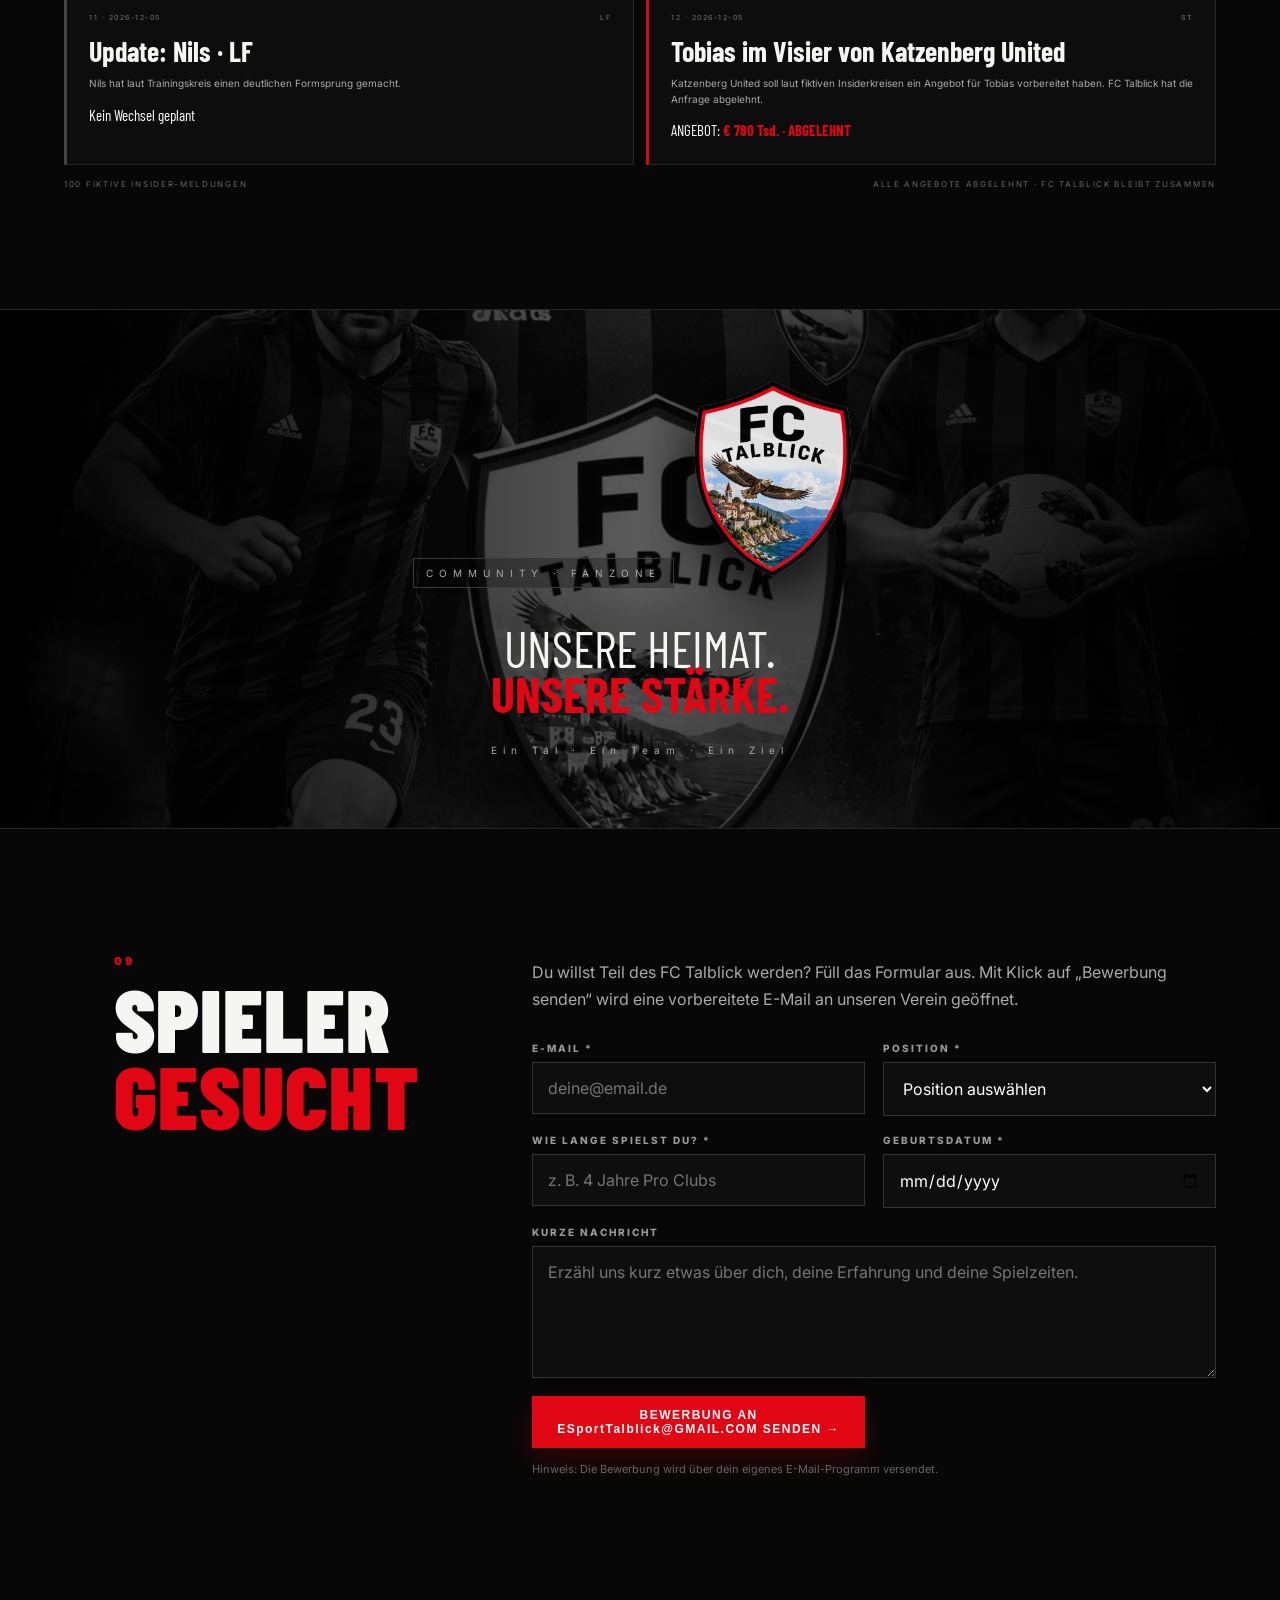
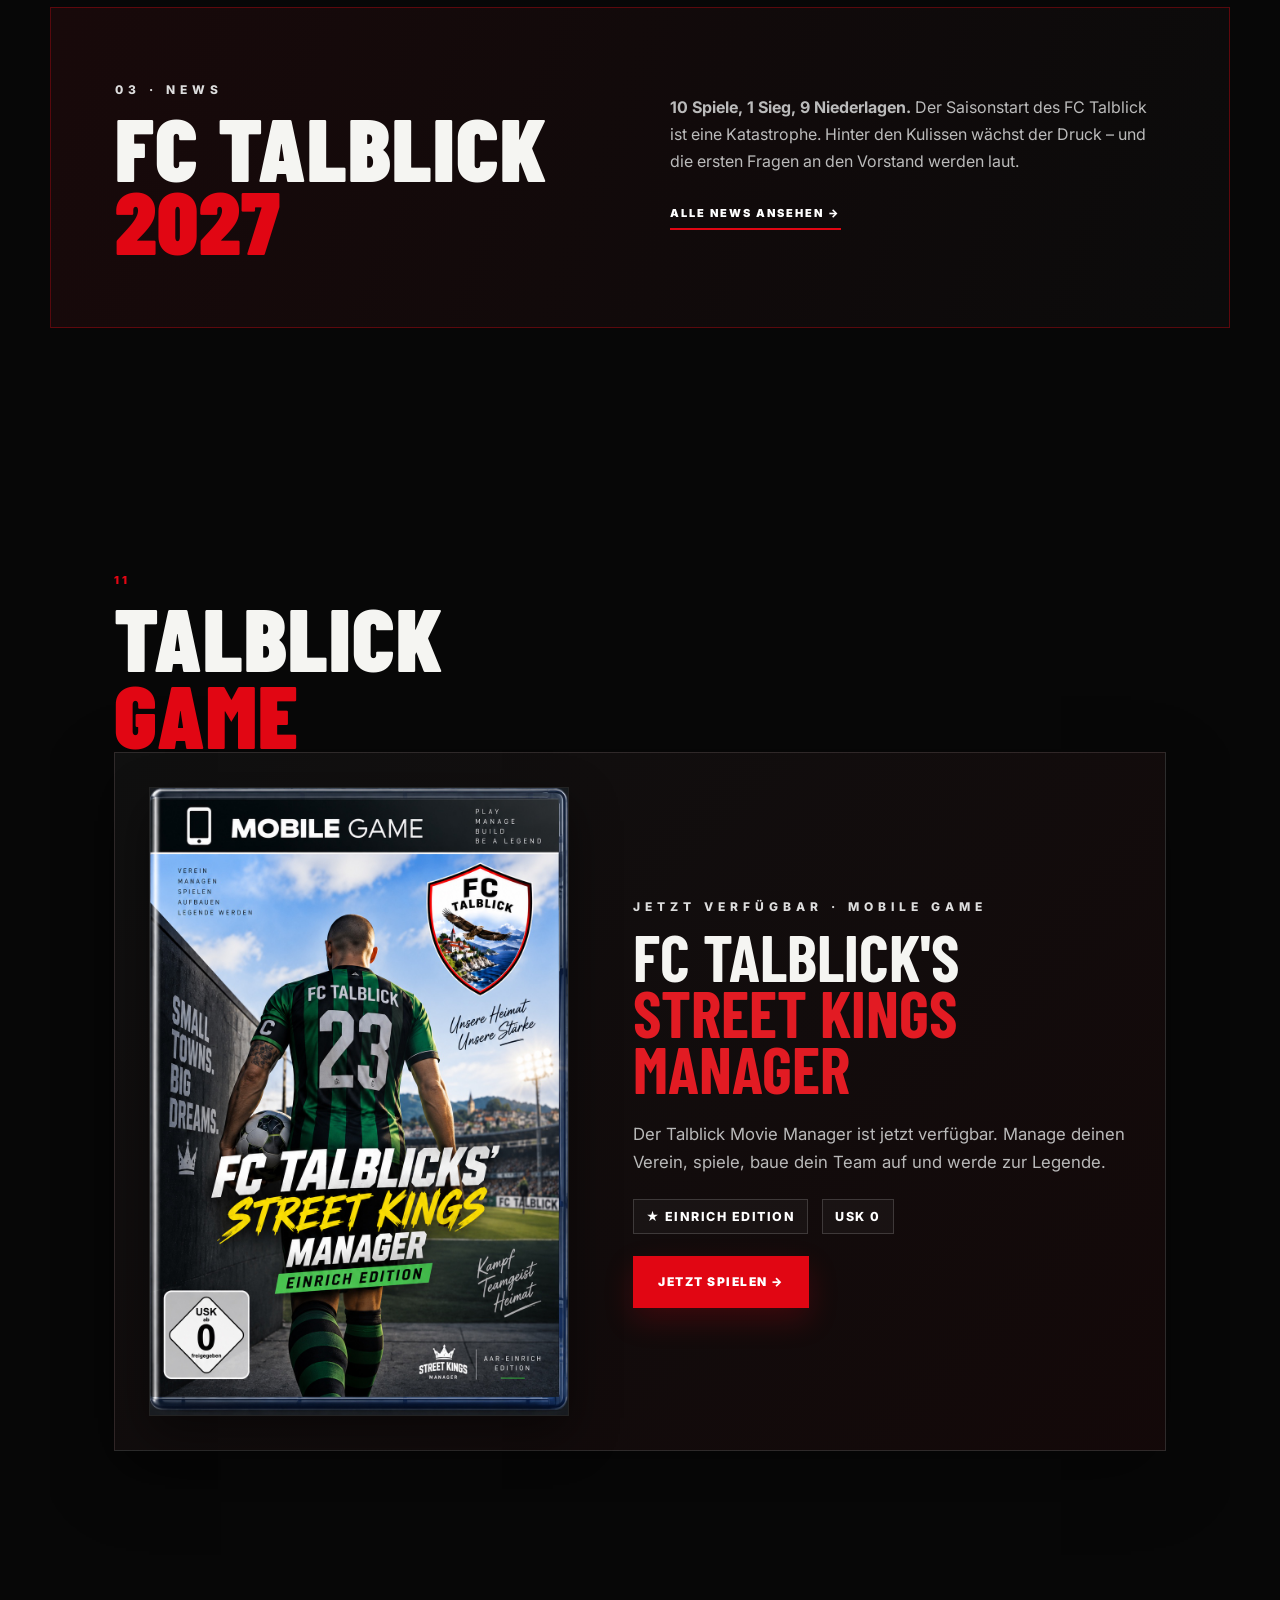
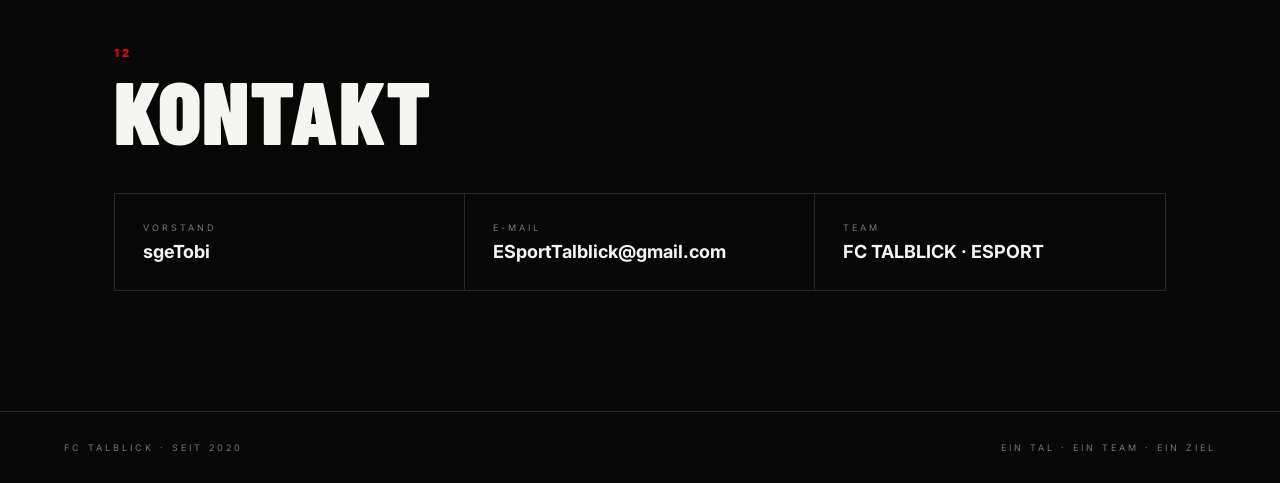
==== commit 5dfaaad3: "Add files via upload" ====
--- a/index.html
+++ b/index.html
@@ -9,17 +9,7 @@
   <link rel="preconnect" href="https://fonts.googleapis.com">
   <link rel="preconnect" href="https://fonts.gstatic.com" crossorigin>
   <link href="https://fonts.googleapis.com/css2?family=Barlow+Condensed:wght@500;600;700;800;900&family=Inter:wght@400;500;600;700&display=swap" rel="stylesheet">
-  <link rel="stylesheet" href="style.css?v=5.1">
-<style>
-.news-popup-card--latest{max-height:88vh;overflow-y:auto;padding-bottom:24px}
-.news-popup-story{margin-top:22px;padding:18px 0 20px;border-top:1px solid rgba(255,255,255,.16)}
-.news-popup-story-meta{font-size:.68rem;letter-spacing:.22em;color:#9b9b9b;font-weight:700;margin-bottom:8px}
-.news-popup-story h3{font-family:"Barlow Condensed",sans-serif;font-size:clamp(1.35rem,5vw,2rem);line-height:1.02;text-transform:uppercase;margin:0 0 10px;color:#fff}
-.news-popup-story p{margin:0 0 15px;color:#c8c8c8;line-height:1.5;font-size:.9rem}
-.news-popup-read{display:inline-flex!important;width:auto!important;margin-top:2px}
-.news-popup-story--game{padding-bottom:8px}
-@media(max-width:600px){.news-popup-card--latest{width:calc(100vw - 32px);max-height:84vh}.news-popup-story{margin-top:16px;padding-top:15px}.news-popup-story h3{font-size:1.38rem}.news-popup-story p{font-size:.86rem}.news-popup-read{font-size:.72rem!important;padding:10px 13px!important}}
-</style>
+  <link rel="stylesheet" href="style.css?v=6.0">
 </head>
 <body>
   <div id="loader" class="loader">
@@ -42,9 +32,8 @@
       <a href="#halloffame">HALL OF FAME</a>
       <a href="#bewerbung">BEWERBEN</a>
       <a href="news.html">NEWS</a>
-      <a href="game.html">GAME</a>
+      <a href="#game">GAME</a>
       <a href="shop.html">SHOP</a>
-    <a href="game.html">GAME</a>
       <a href="#community">COMMUNITY</a>
     <a href="#insider">INSIDER</a>
       <a href="#kontakt">KONTAKT</a>
@@ -59,6 +48,7 @@
     <a href="#matchcenter">MATCH CENTER</a>
     <a href="#halloffame">HALL OF FAME</a>
     <a href="#stadion">STADION</a>
+    <a href="#game">GAME</a>
     <a href="shop.html">SHOP</a>
     <a href="#trikot">TRIKOT</a>
     <a href="#community">COMMUNITY</a>
@@ -356,9 +346,31 @@
       </div>
     </section>
 
+    <section id="game" class="section game-promo">
+      <div class="section-title">
+        <span>11</span>
+        <h2>TALBLICK<br><em>GAME</em></h2>
+      </div>
+      <div class="game-promo-card">
+        <div class="game-promo-cover">
+          <img src="assets/street-kings-manager-cover.jpg" alt="FC Talblick's Street Kings Manager – Einrich Edition">
+        </div>
+        <div class="game-promo-copy">
+          <span class="eyebrow">JETZT VERFÜGBAR · MOBILE GAME</span>
+          <h3>FC TALBLICK'S<br><em>STREET KINGS MANAGER</em></h3>
+          <p>Der Talblick Movie Manager ist jetzt verfügbar. Manage deinen Verein, spiele, baue dein Team auf und werde zur Legende.</p>
+          <div class="game-promo-meta">
+            <span>★ EINRICH EDITION</span>
+            <span>USK 0</span>
+          </div>
+          <a class="btn btn-red" href="https://esportstalblick.github.io/StreetKings.beta/" target="_blank" rel="noopener noreferrer">JETZT SPIELEN →</a>
+        </div>
+      </div>
+    </section>
+
     <section id="kontakt" class="section contact">
       <div class="section-title">
-        <span>11</span>
+        <span>12</span>
         <h2>KONTAKT</h2>
       </div>
       <div class="contact-card">
@@ -374,28 +386,28 @@
     <span>EIN TAL · EIN TEAM · EIN ZIEL</span>
   </footer>
 
-  <script src="script.js?v=5.0" defer></script>
+  <script src="script.js?v=6.0" defer></script>
 
   <div class="news-popup" id="newsPopup" role="dialog" aria-modal="true" aria-labelledby="newsPopupTitle">
     <div class="news-popup-backdrop" data-news-close></div>
     <div class="news-popup-card news-popup-card--latest">
       <button class="news-popup-close" id="newsPopupClose" aria-label="News schließen">×</button>
       <span class="eyebrow">⚠ AKTUELLE NEWS · FC TALBLICK</span>
-      <div class="news-popup-kicker">NEUE MELDUNGEN · HEUTE</div>
-      <h2 id="newsPopupTitle">2 NEUE<br><em>NEWS</em></h2>
+      <div class="news-popup-kicker">2 NEUE MELDUNGEN · HEUTE</div>
+      <h2 id="newsPopupTitle">NEUE<br><em>NEWS</em></h2>
 
       <article class="news-popup-story">
-        <div class="news-popup-story-meta">DRINGENDE PRESSEKONFERENZ · SPORT</div>
-        <h3>Vorstand Tobias Erb zieht die Reißleine – Coach nach neun Niederlagen aus zehn Spielen entlassen</h3>
-        <p>Beim FC Talblick wurde kurzfristig eine Pressekonferenz einberufen. Der Vorstand reagiert auf die sportliche Krise und kündigt Kader- sowie taktische Veränderungen an.</p>
+        <div class="news-popup-story-meta">BREAKING · PRESSEKONFERENZ</div>
+        <h3>Coach nach neun Niederlagen aus zehn Spielen entlassen</h3>
+        <p>Vorstand Tobias Erb zieht die Reißleine. Der FC Talblick startet nach 9 Niederlagen aus 10 Spielen einen kompletten sportlichen Neustart.</p>
         <a class="btn btn-red news-popup-read" href="news.html">WEITERLESEN →</a>
       </article>
 
       <article class="news-popup-story news-popup-story--game">
-        <div class="news-popup-story-meta">NEU · TALBLICK MOVIE MANAGER</div>
-        <h3>FC Talblick’s Street Kings Manager – Einrich Edition jetzt verfügbar</h3>
-        <p>Der neue Manager startet: Verein führen, Spiele bestreiten, den Kader aufbauen und zur Legende werden.</p>
-        <a class="btn btn-red news-popup-read" href="https://esportstalblick.github.io/StreetKings.beta/" target="_blank" rel="noopener">WEITERLESEN →</a>
+        <div class="news-popup-story-meta">NEU · GAME</div>
+        <h3>Street Kings Manager – Einrich Edition jetzt verfügbar</h3>
+        <p>Das neue Talblick Manager-Game ist online. Cover, Infos und der Spielstart warten im neuen GAME-Bereich der FC-Talblick-Seite.</p>
+        <a class="btn btn-red news-popup-read" href="#game" id="popupGameLink">WEITERLESEN →</a>
       </article>
     </div>
   </div>
@@ -416,5 +428,27 @@
     </div>
   </aside>
 
+  <script>
+  (function(){
+    const popup = document.getElementById('newsPopup');
+    const closeBtn = document.getElementById('newsPopupClose');
+    const gameLink = document.getElementById('popupGameLink');
+    const closePopup = () => {
+      if (!popup) return;
+      popup.classList.remove('show');
+      document.body.classList.remove('popup-open');
+    };
+    closeBtn?.addEventListener('click', closePopup);
+    popup?.querySelector('[data-news-close]')?.addEventListener('click', closePopup);
+    gameLink?.addEventListener('click', (e) => {
+      e.preventDefault();
+      closePopup();
+      setTimeout(() => document.getElementById('game')?.scrollIntoView({behavior:'smooth', block:'start'}), 60);
+    });
+    if (popup) {
+      setTimeout(() => popup.classList.add('show'), 4300);
+    }
+  })();
+  </script>
 </body>
 </html>
--- a/style.css
+++ b/style.css
@@ -1,322 +1,430 @@
-/* STREET KINGS: MANAGER — mobile / touch-first visual system */
-@import url('https://fonts.googleapis.com/css2?family=Barlow+Condensed:wght@500;600;700;800;900&family=Press+Start+2P&display=swap');
-:root{--bg:#02070b;--panel:#071017;--panel2:#0a151d;--line:#1d3039;--text:#f0f5f7;--muted:#8ea0a9;--green:#36f2a3;--green2:#1eaa72;--gold:#ffd33f;--red:#ff5e68;--blue:#65b7ff;--shadow:0 20px 55px rgba(0,0,0,.45)}
-*{box-sizing:border-box;-webkit-tap-highlight-color:transparent}html,body{margin:0;padding:0;background:radial-gradient(circle at 50% 0,#13212c 0,#05090d 38%,#010408 100%);color:var(--text);font-family:'Barlow Condensed',system-ui,sans-serif;font-size:16px;min-height:100%;overscroll-behavior:none}body{display:flex;justify-content:center}button,input,select{font:inherit}button{color:inherit;border:0;cursor:pointer}img{image-rendering:pixelated}.mobile-app{width:100%;max-width:560px;min-height:100dvh;background:linear-gradient(180deg,#050a0f,#02070b 70%);position:relative;box-shadow:0 0 80px rgba(0,0,0,.6);padding-bottom:82px;overflow:hidden}.mobile-topbar{position:sticky;top:0;z-index:30;display:flex;justify-content:space-between;align-items:center;padding:10px 12px;background:rgba(3,8,12,.96);backdrop-filter:blur(12px);border-bottom:1px solid #182a33}.club-head{display:flex;align-items:center;gap:9px;min-width:0}.club-head img{width:40px;height:40px;border-radius:10px;background:#0a141b;border:1px solid #26404a}.club-head div{display:grid;gap:1px;min-width:0}.club-head strong{font-size:16px;font-weight:900;white-space:nowrap;overflow:hidden;text-overflow:ellipsis}.club-head span{color:var(--muted);font-size:10px;white-space:nowrap}.top-head-right{display:flex;align-items:center;gap:5px}.season-chip,.cash-chip{font-size:10px;border:1px solid #223640;background:#0a141b;border-radius:9px;padding:6px 7px;white-space:nowrap}.cash-chip{color:var(--green);font-weight:900}.round-icon{width:30px;height:30px;border-radius:9px;background:#0b161d;border:1px solid #27404a;color:var(--gold);font-weight:900}.view{padding:12px 12px 8px}.page-head{display:flex;justify-content:space-between;gap:10px;align-items:center;margin:2px 0 12px}.page-head h1{margin:2px 0 2px;font-size:29px;line-height:.95;letter-spacing:.01em}.page-head p{margin:0;color:var(--muted);font-size:12px;line-height:1.3}.eyebrow,.section-kicker{font-size:9px;font-weight:900;letter-spacing:.16em;color:var(--green);text-transform:uppercase}.page-action{flex:none}.card{position:relative;background:linear-gradient(180deg,#09141b,#061016);border:1px solid #1b3039;border-radius:16px;padding:12px;margin-bottom:11px;box-shadow:0 12px 32px rgba(0,0,0,.22);overflow:hidden}.card:before{content:"";position:absolute;inset:0;background-image:linear-gradient(90deg,rgba(255,255,255,.025) 1px,transparent 1px),linear-gradient(rgba(255,255,255,.018) 1px,transparent 1px);background-size:18px 18px;pointer-events:none;opacity:.18}.card>*{position:relative;z-index:1}.card-title{display:flex;justify-content:space-between;gap:8px;align-items:center;margin-bottom:9px}.card-title h2{margin:0;font-size:16px;text-transform:uppercase;letter-spacing:.04em}.section-head{display:flex;justify-content:space-between;align-items:start;gap:10px}.ghost-btn,.gold-btn,.small-btn,.seg,.action-tile,.menu-grid button{border:1px solid #29404b;background:#09151c;border-radius:10px;min-height:40px;padding:10px 12px;font-size:11px;font-weight:900;letter-spacing:.04em}.gold-btn{background:linear-gradient(180deg,#ffdf5b,#f5b92c);border-color:#f8d24f;color:#11141a;box-shadow:0 6px 18px rgba(255,206,55,.15)}.gold-btn.wide,.ghost-btn.wide{width:100%;margin-top:9px}.ghost-btn{color:#d7e3e8}.small-btn{min-height:34px;padding:7px 9px;font-size:9px}.small-btn.gold{background:#173824;border-color:#276442;color:#c7ffdf}.small-btn.danger{color:#ff9aa1}.wide{width:100%}.tag,.rank-pill{display:inline-flex;align-items:center;padding:5px 8px;border-radius:999px;border:1px solid #34504c;background:#0d231b;color:#96ffd0;font-size:9px;font-weight:900}.kpi-strip{display:grid;grid-template-columns:repeat(3,1fr);gap:7px;margin-bottom:11px}.kpi-strip span{background:#09151c;border:1px solid #1d313b;border-radius:12px;padding:10px 8px;text-align:center}.kpi-strip b{display:block;font-size:17px;color:var(--green);line-height:1}.kpi-strip small{display:block;color:var(--muted);font-size:8px;margin-top:4px;letter-spacing:.09em}.hero-pixel{min-height:210px;border-radius:18px;border:1px solid #2a3d48;background:linear-gradient(180deg,rgba(9,17,24,.12),rgba(4,8,12,.7)),radial-gradient(circle at 74% 22%,#9d8b62 0 4%,transparent 5%),linear-gradient(180deg,#203a59 0,#183c57 35%,#0d202d 36%,#081219 100%);position:relative;overflow:hidden;margin-bottom:11px}.hero-pixel:before{content:"";position:absolute;inset:0;background:linear-gradient(120deg,transparent 0 14%,rgba(255,255,255,.06) 14% 15%,transparent 15% 38%,rgba(255,255,255,.04) 38% 39%,transparent 39%),repeating-linear-gradient(90deg,transparent 0 34px,rgba(255,255,255,.04) 34px 36px)}.hero-light{position:absolute;right:24px;top:12px;width:14px;height:50px;background:var(--gold);box-shadow:0 0 30px rgba(255,211,63,.45)}.hero-player{position:absolute;right:9%;bottom:0;width:92px;height:152px;background:linear-gradient(#0e0f11 0 21%,#27384f 21% 61%,#11171d 61% 100%);clip-path:polygon(36% 0,63% 0,76% 14%,73% 27%,93% 39%,83% 57%,68% 52%,64% 100%,36% 100%,31% 59%,17% 57%,7% 40%,30% 26%,27% 14%)}.hero-copy{position:absolute;left:14px;top:17px;z-index:2;max-width:72%}.hero-brand{font-family:'Press Start 2P',monospace;font-size:18px;color:#fff;text-shadow:3px 3px 0 #111,0 0 22px rgba(255,255,255,.12)}.hero-sub{font-size:9px;letter-spacing:.24em;color:var(--gold);margin-top:5px}.hero-city{font-size:27px;font-weight:900;color:#dfebef;margin-top:27px}.hero-copy p{margin:5px 0 0;color:#b5c4cb;font-size:11px;line-height:1.25;max-width:230px}.ticker{display:flex;align-items:center;gap:7px;padding:8px 10px;border:1px solid #1c323c;border-radius:12px;background:#081219;margin-bottom:10px;overflow:hidden;font-size:10px}.ticker>div{display:flex;gap:18px;white-space:nowrap;overflow:hidden;animation:ticker 16s linear infinite}.live-dot{width:8px;height:8px;border-radius:50%;background:#ff3f47;box-shadow:0 0 0 5px rgba(255,63,71,.1);flex:none;animation:pulse 1.2s infinite}.next-match{border-color:#4a3d1a}.next-match .section-kicker{color:var(--gold)}.match-versus{display:grid;grid-template-columns:1fr 42px 1fr;align-items:center;gap:7px;text-align:center}.match-versus>div{display:grid;justify-items:center;gap:2px}.match-versus img{width:58px;height:58px;background:#0a141b;border-radius:14px;border:1px solid #263e48}.match-versus strong{font-size:13px}.match-versus small{color:var(--muted);font-size:9px}.versus-text{font-size:20px;font-weight:900;color:#a9b6bd}.match-meta{display:flex;gap:6px;justify-content:center;flex-wrap:wrap;margin:8px 0;color:#97aab4;font-size:9px}.lineup-card{border-color:#244e42}.field-mobile{position:relative;height:278px;border-radius:15px;background:linear-gradient(180deg,#0b6c45,#0f8e57);border:1px solid #2ca36f;overflow:hidden;box-shadow:inset 0 0 50px rgba(0,0,0,.12)}.field-mobile:after{content:"";position:absolute;inset:0;background:repeating-linear-gradient(90deg,rgba(255,255,255,.035) 0 16px,transparent 16px 34px);opacity:.45}.field-mark{position:absolute;border:2px solid rgba(255,255,255,.5);z-index:0}.field-mark.center{width:72px;height:72px;border-radius:50%;left:calc(50% - 36px);top:calc(50% - 36px)}.field-mark.line{left:7%;right:7%;top:50%}.field-mark.box.top{width:38%;height:18%;left:31%;top:7%;border-radius:7px}.field-mark.box.bottom{width:38%;height:18%;left:31%;bottom:7%;border-radius:7px}.field-player{position:absolute;z-index:2;transform:translate(-50%,-50%);background:none;display:grid;justify-items:center;gap:2px;min-width:57px}.field-player img{width:42px;height:42px;border-radius:10px;border:2px solid var(--green);background:#061017;box-shadow:0 7px 15px rgba(0,0,0,.3)}.field-player b{font-size:9px;white-space:nowrap;background:#041014d9;border:1px solid #21414b;border-radius:7px;padding:2px 4px}.field-player span{font-size:8px;color:#08110d;background:var(--green);border-radius:6px;padding:2px 4px;font-weight:900}.team-bars,.stats-bars{display:grid;gap:6px;margin-top:10px}.team-bars>div,.stats-bars>div{display:grid;grid-template-columns:36px 24px 1fr;gap:6px;align-items:center;font-size:9px}.team-bars span,.stats-bars span{color:#9eb0b8}.team-bars b,.stats-bars b{color:#e7f3f6}.team-bars i,.stats-bars i{display:block;height:6px;background:#13242c;border-radius:999px;overflow:hidden}.team-bars em,.stats-bars em{display:block;height:100%;background:linear-gradient(90deg,var(--green),#a8ffe0)}.table-list,.league-list,.fixture-list,.player-list,.market-list,.upgrade-list,.news-stack,.stack{display:grid;gap:7px}.table-row{display:grid;grid-template-columns:20px 28px 1fr auto;align-items:center;gap:6px;padding:8px;background:#09151c;border:1px solid #162831;border-radius:10px;font-size:10px}.table-row img,.league-row img{width:26px;height:26px;border-radius:8px}.table-row small{color:#8aa0aa}.table-row.me,.league-row.me{background:#0d251c;border-color:#245e49}.news-stack article{display:flex;gap:9px;padding:8px;background:#08131a;border:1px solid #172a33;border-radius:11px}.news-thumb{width:40px;height:40px;border-radius:9px;display:grid;place-items:center;background:#132d25;color:var(--green);font-weight:900}.news-thumb.stadium{background:#2c2310;color:var(--gold)}.news-thumb.market{background:#16243c;color:var(--blue)}.news-stack strong{font-size:11px}.news-stack p{margin:2px 0 0;color:#91a5af;font-size:9px;line-height:1.25}.mini-grid{display:grid;grid-template-columns:1fr 1fr;gap:8px}.card.mini{margin:0;padding:11px}.mega{font-size:19px;font-weight:900;color:var(--green);line-height:1}.muted{color:var(--muted);font-size:10px}.player-row,.market-row,.sponsor-card,.coach-card,.upgrade-row,.finance-row,.fixture-row,.league-row{display:grid;align-items:center;gap:7px;background:#08131a;border:1px solid #172a33;border-radius:11px;padding:8px}.player-row{grid-template-columns:1fr auto auto}.player-main{display:flex;gap:8px;align-items:center;background:transparent;text-align:left}.player-main img,.market-row>img{width:42px;height:42px;border-radius:10px;background:#071118}.player-main strong,.market-player strong,.sponsor-card strong,.coach-card strong,.league-row strong,.fixture-row strong{font-size:11px}.player-main span,.market-player span,.sponsor-card span,.coach-card span,.league-row span,.fixture-row small{display:block;color:#8397a0;font-size:9px}.player-rating{text-align:right}.player-rating b{display:block;color:var(--green);font-size:17px}.player-rating small{font-size:7px;color:#81919a}.range-row{display:grid;gap:5px;margin-bottom:10px}.range-row label{display:flex;justify-content:space-between;font-size:10px;color:#9badb6}.range-row input{width:100%;accent-color:var(--green)}.segmented,.scroll-tabs{display:flex;gap:6px;overflow:auto;padding-bottom:2px}.seg{min-width:58px;padding:8px 10px;color:#98a9b1}.seg.active{background:#143428;color:var(--green);border-color:#2d7557}.league-row{grid-template-columns:19px 28px 1fr auto auto}.league-row>small{color:#8397a0}.promotion{display:grid;grid-template-columns:1fr auto;gap:8px;font-size:10px}.green-txt{color:var(--green)}.red-txt,.danger-txt{color:var(--red)}.fixture-row{width:100%;grid-template-columns:46px 1fr 34px;text-align:left;color:var(--text)}.fixture-row>div:nth-child(2){min-width:0}.fixture-row>div:nth-child(2) span{color:#718690}.fixture-row>b{justify-self:end;color:var(--green);font-size:10px}.date-box{display:inline-grid;place-items:center;border:1px solid #29404a;border-radius:8px;padding:7px 5px;font-size:9px;color:#b8c6cc}.market-live{display:flex;align-items:center;gap:6px;padding:8px 9px;border:1px solid #274239;border-radius:10px;background:#0b1c15;margin-bottom:9px;font-size:10px}.market-live span:last-child{color:#88a09a;margin-left:auto}.market-row{grid-template-columns:42px 1fr auto 28px;position:relative}.market-player>div{display:flex;gap:6px;margin-top:4px;color:var(--green)}.market-player>div small{color:#72848d}.market-price{text-align:right;display:grid;gap:3px;justify-items:end}.market-price b{font-size:11px}.market-price small{font-size:8px;color:var(--muted)}.heart{width:28px;height:28px;border-radius:9px;background:#0b161d;border:1px solid #20353e;color:#5b7079}.heart.on{color:var(--red);border-color:#5c2a31}.auction-box{padding:10px;background:#0b181f;border:1px dashed #35505b;border-radius:12px}.auction-head{display:flex;align-items:center;gap:7px}.auction-head .danger-txt{margin-left:auto}.sponsor-current{display:flex;justify-content:space-between;align-items:center;gap:10px;padding:12px;border:1px solid #1c323b;border-radius:13px;background:linear-gradient(90deg,#0c1d17,#091219);margin-bottom:10px}.sponsor-current span,.sponsor-current small{display:block;color:#82949d;font-size:9px}.sponsor-current strong{display:block;font-size:15px;margin-top:2px}.sponsor-badge{min-width:82px;padding:10px 8px;border-radius:10px;background:var(--a);color:#10151a;text-align:center;font-size:10px;font-weight:900}.sponsor-card{grid-template-columns:58px 1fr auto}.sponsor-card>div:nth-child(2){display:grid}.stadium-art{height:210px;border-radius:13px;border:1px solid #2b424d;position:relative;overflow:hidden;background:linear-gradient(180deg,#2c3850 0,#13212e 44%,#071014 45%,#0e8d57 46%,#0d7a4d 100%)}.stadium-art:before{content:"KATZENELNBOGEN";position:absolute;left:12px;top:8px;font-family:'Press Start 2P';font-size:9px;color:#eef5f7;opacity:.7}.stadium-art .court{position:absolute;left:9%;right:9%;top:30%;bottom:10%;border:2px solid rgba(255,255,255,.6);border-radius:9px;box-shadow:inset 0 0 0 24px rgba(255,255,255,.02)}.stadium-art .fence{position:absolute;left:0;right:0;top:24%;height:7%;border-top:1px solid #7e9aa5;border-bottom:1px solid #7e9aa5;background:repeating-linear-gradient(90deg,transparent 0 16px,rgba(255,255,255,.12) 16px 17px)}.stadium-art .lights{position:absolute;top:14%;left:8%;width:84%;height:22%;background:radial-gradient(circle at 10% 50%,#fff4b3 0 3%,transparent 4%),radial-gradient(circle at 30% 50%,#fff4b3 0 3%,transparent 4%),radial-gradient(circle at 50% 50%,#fff4b3 0 3%,transparent 4%),radial-gradient(circle at 70% 50%,#fff4b3 0 3%,transparent 4%),radial-gradient(circle at 90% 50%,#fff4b3 0 3%,transparent 4%)}.stadium-art .crowd{position:absolute;left:0;right:0;bottom:42%;height:11%;background:repeating-linear-gradient(90deg,#101a20 0 7px,#30404c 7px 11px)}.upgrade-row{grid-template-columns:1fr auto auto}.upgrade-row div{display:grid}.upgrade-row span{color:#7f929b;font-size:8px}.finance-row{grid-template-columns:1fr auto}.finance-row.total{border-color:#315446;background:#0c1d17}.action-grid{display:grid;grid-template-columns:1fr 1fr;gap:7px}.action-tile{min-height:66px;display:grid;place-items:center;align-content:center;gap:3px}.action-tile b{font-size:17px;color:var(--green)}.action-tile small{font-size:8px;color:#93a3ab}.danger-tile b{color:var(--red)}.player-stats{display:grid;gap:6px}.stat-row{display:grid;grid-template-columns:36px 1fr 24px 9px 24px 9px 30px;gap:5px;align-items:center;padding:7px;background:#08131a;border:1px solid #172a33;border-radius:9px}.stat-row img{width:34px;height:34px;border-radius:8px}.stat-row div{min-width:0}.stat-row strong{font-size:10px;display:block;white-space:nowrap;overflow:hidden;text-overflow:ellipsis}.stat-row span{display:block;color:#7f939d;font-size:8px}.stat-row b{color:var(--green);font-size:12px;text-align:center}.stat-row small{font-size:7px;color:#687b84}.draft-pick{display:grid;grid-template-columns:42px 1fr auto auto;gap:8px;align-items:center;padding:8px;background:#09151c;border:1px solid #1b3039;border-radius:10px;margin-bottom:6px}.draft-pick img{width:42px;height:42px;border-radius:10px}.draft-pick strong{font-size:10px}.draft-pick span{display:block;color:#8699a2;font-size:8px}.draft-pick>b{color:var(--green);font-size:10px}.coach-card{grid-template-columns:42px 1fr auto}.coach-avatar{width:42px;height:42px;border-radius:12px;background:linear-gradient(135deg,#26403e,#0d1f20);display:grid;place-items:center;color:#e6fff6;font-weight:900}.coach-card>div:nth-child(2){display:grid}.region-card{padding:12px;border-radius:12px;background:linear-gradient(180deg,#0d1c21,#071117);border:1px solid #1b313b}.region-card strong{display:block;font-size:18px}.region-card span{display:block;color:var(--green);font-size:10px;margin-top:3px}.region-card p{margin:8px 0 0;color:#8498a1;font-size:10px;line-height:1.4}.menu-grid{display:grid;grid-template-columns:1fr 1fr;gap:7px}.menu-grid button{min-height:66px;display:flex;flex-direction:column;justify-content:center;align-items:center;gap:5px}.menu-grid span{font-size:18px}.menu-grid b{font-size:9px}.input-label{display:grid;gap:5px;font-size:9px;color:#8598a1;margin-bottom:10px;text-transform:uppercase;letter-spacing:.08em}.text-input{width:100%;background:#061016;color:#edf5f8;border:1px solid #2a414b;border-radius:10px;padding:11px 10px;outline:none}.text-input:focus{border-color:var(--green);box-shadow:0 0 0 3px rgba(54,242,163,.1)}.check-row{display:flex;align-items:center;gap:7px;color:#8ea1aa;font-size:9px;margin:8px 0}.check-row input{accent-color:var(--green)}.toast{position:fixed;left:50%;bottom:88px;transform:translateX(-50%);z-index:100;width:calc(100% - 28px);max-width:510px;background:#0a181f;border:1px solid #2a454e;border-radius:12px;padding:10px 12px;box-shadow:var(--shadow);display:none}.toast.show{display:block;animation:toastIn .2s ease}.toast strong{display:block;font-size:11px}.toast span{display:block;color:#8ea2ab;font-size:9px;margin-top:2px}.modal-layer{position:fixed;inset:0;z-index:80;background:rgba(0,0,0,.78);backdrop-filter:blur(8px);display:flex;align-items:flex-end}.modal-sheet{width:100%;max-width:560px;margin:0 auto;background:linear-gradient(180deg,#09151c,#041016);border:1px solid #29404b;border-bottom:0;border-radius:18px 18px 0 0;box-shadow:0 -20px 80px rgba(0,0,0,.6);max-height:94dvh;overflow:auto}.modal-layer.full .modal-sheet{min-height:100dvh;border-radius:0;border:0}.modal-bar{position:sticky;top:0;z-index:2;display:flex;justify-content:space-between;gap:8px;align-items:center;padding:12px;border-bottom:1px solid #1a2d35;background:rgba(6,14,19,.96);backdrop-filter:blur(10px)}.modal-bar div{display:grid}.modal-bar span{color:var(--green);font-size:8px;letter-spacing:.12em}.modal-bar strong{font-size:15px}.close-btn{width:32px;height:32px;border-radius:9px;background:#101c22;color:#aebbc0;font-size:20px}.modal-body{padding:12px}.modal-copy{color:#a3b4bc;font-size:11px;line-height:1.45}.welcome-art{min-height:180px;border-radius:14px;background:linear-gradient(180deg,#132c43,#08141c);display:grid;place-items:center;align-content:center;border:1px solid #27434e;margin-bottom:11px;position:relative;overflow:hidden}.welcome-art:before{content:"";position:absolute;inset:0;background:radial-gradient(circle at 20% 35%,#ffd33f 0 2%,transparent 2.5%),radial-gradient(circle at 78% 45%,#ffd33f 0 2%,transparent 2.5%),linear-gradient(180deg,transparent 0 67%,rgba(21,151,95,.4) 68% 100%)}.welcome-art>*{position:relative}.welcome-art .crown{font-size:54px;color:var(--gold);text-shadow:0 6px 0 #13100b}.welcome-art strong{font-family:'Press Start 2P';font-size:12px}.welcome-art span{color:var(--green);font-size:11px;margin-top:5px}.player-modal{display:flex;gap:11px;align-items:center}.player-modal img{width:74px;height:74px;border-radius:14px;border:2px solid var(--green)}.player-modal span{display:block;color:#81959e;font-size:9px}.player-modal strong{display:block;color:var(--green);font-size:28px;line-height:1}.player-modal p{margin:4px 0;color:#92a4ac;font-size:9px}.attrs-grid{display:grid;grid-template-columns:repeat(3,1fr);gap:6px;margin-top:10px}.attrs-grid div{padding:9px;background:#08131a;border:1px solid #162a33;border-radius:10px;text-align:center}.attrs-grid b{display:block;font-size:16px;color:var(--green)}.attrs-grid span{font-size:8px;color:#7d919a}.live-score{display:grid;grid-template-columns:1fr 80px 1fr;gap:6px;align-items:center;text-align:center}.live-score>div{display:grid;justify-items:center;gap:4px}.live-score img{width:46px;height:46px}.live-score strong{font-size:9px}.live-score>div:nth-child(2){gap:1px}.live-score b{font-size:24px;letter-spacing:.1em;color:var(--gold)}.live-time{font-family:'Press Start 2P';font-size:9px;color:#f5f8fa}.live-score small{font-size:8px;color:#899da6}.live-field{height:255px;border-radius:14px;margin-top:10px;position:relative;overflow:hidden;background:linear-gradient(180deg,#0b6b45,#0b8350);border:1px solid #2aa36e}.live-field:after{content:"";position:absolute;inset:0;background:repeating-linear-gradient(90deg,rgba(255,255,255,.03) 0 15px,transparent 15px 31px)}.live-token,.live-ball{position:absolute;z-index:3;width:23px;height:23px;border-radius:7px;border:2px solid #061015;box-shadow:0 4px 12px rgba(0,0,0,.3);transition:transform .65s linear}.home-t1{left:18%;top:67%;background:var(--green)}.home-t2{left:34%;top:53%;background:var(--green)}.home-t3{left:51%;top:40%;background:var(--green)}.away-t1{left:78%;top:33%;background:#ff6670}.away-t2{left:60%;top:46%;background:#ff6670}.away-t3{left:45%;top:58%;background:#ff6670}.live-ball{left:50%;top:50%;width:12px;height:12px;border-radius:50%;background:#f6f7f6;transition:transform .42s linear}.live-status{display:grid;grid-template-columns:1fr 1fr;gap:7px;margin-top:8px}.live-status>div{padding:8px;background:#09151c;border:1px solid #172b33;border-radius:10px;text-align:center}.live-status span{display:block;color:#7f929b;font-size:8px}.live-status b{display:block;margin-top:2px;color:var(--green);font-size:11px}.live-feed{margin-top:8px;max-height:230px;overflow:auto;display:grid;gap:4px}.event{display:grid;grid-template-columns:34px 1fr;gap:6px;padding:7px 8px;border-radius:9px;background:#08131a;border:1px solid #172b33}.event small{color:#6e818b;font-size:8px}.event span{font-size:9px}.event.goal{border-color:#6b5721;background:#1b1810}.event.goal span{color:var(--gold);font-weight:900}.event.card{border-color:#5e2f35}.event.chance{border-color:#234b3f}.live-progress{margin-top:9px}.live-progress>div{display:flex;justify-content:space-between;font-size:9px;color:#8fa2ab}.live-progress i{display:block;height:8px;background:#12252d;border-radius:999px;overflow:hidden;margin-top:5px}.live-progress em{display:block;width:0;height:100%;background:linear-gradient(90deg,var(--green),var(--gold));transition:width .3s linear}.bottom-nav{position:fixed;left:0;right:0;bottom:0;z-index:40;display:flex;justify-content:center;background:rgba(3,9,13,.97);border-top:1px solid #1a2d35;backdrop-filter:blur(14px)}.bottom-nav button{width:20%;max-width:112px;padding:8px 0 7px;background:transparent;color:#71838c;display:grid;justify-items:center;gap:2px}.bottom-nav button span{font-size:17px;line-height:1}.bottom-nav button small{font-size:8px;letter-spacing:.05em}.bottom-nav button.active{color:var(--gold)}.bottom-nav button.active:after{content:"";width:24px;height:2px;background:var(--gold);border-radius:999px;box-shadow:0 0 11px rgba(255,211,63,.6)}.empty{padding:18px;text-align:center;color:#7d9199;border:1px dashed #243840;border-radius:11px}@keyframes ticker{from{transform:translateX(0)}to{transform:translateX(-45%)}}@keyframes pulse{0%,100%{transform:scale(1);opacity:1}50%{transform:scale(1.3);opacity:.7}}@keyframes toastIn{from{transform:translate(-50%,10px);opacity:0}to{transform:translate(-50%,0);opacity:1}}@media(min-width:560px){.mobile-app{min-height:100dvh}.bottom-nav{max-width:560px;left:50%;right:auto;transform:translateX(-50%);width:100%}}@media(prefers-reduced-motion:reduce){*,*:before,*:after{animation-duration:.001ms!important;animation-iteration-count:1!important;transition-duration:.001ms!important}}
-/* STREET KINGS UI/UX DESIGN SHEET v1.1 — mobile implementation */
 :root{
-  --bg:#080b0b;--ink:#07090a;--panel:#0d1112;--panel2:#111827;--line:#2a2f2f;
-  --text:#eef3f4;--muted:#8e979a;--gold:#f4d03f;--yellow:#f9d64a;--green:#22c55e;
-  --red:#ef4444;--blue:#3b82f6;--orange:#f59e0b;--gray:#6b7280;
-  --shadow:0 18px 46px rgba(0,0,0,.55)
-}
-html,body{background:#050606}
-body{font-family:'Barlow Condensed',system-ui,sans-serif}
-.mobile-app{max-width:430px;background:linear-gradient(180deg,#090b0b 0,#0a0d0e 50%,#060808 100%);box-shadow:0 0 0 1px #161a1a,0 0 90px rgba(0,0,0,.7);padding-bottom:78px}
-.mobile-topbar{padding:8px 10px;background:linear-gradient(180deg,#0a0d0e 0,#0b0f10 100%);border-bottom:1px solid #292e2e}
-.brand-lockup{display:flex;align-items:center;gap:7px;background:transparent;padding:0;min-width:98px;text-align:left}
-.brand-lockup img{width:35px;height:35px;background:#080b0b;border:1px solid #383d3e;border-radius:8px;image-rendering:pixelated}
-.brand-lockup span{display:grid;line-height:1}
-.brand-lockup strong{font-family:'Press Start 2P',monospace;font-size:8px;letter-spacing:.08em;color:#fff}
-.brand-lockup em{margin-top:4px;font-style:italic;font-size:10px;font-weight:900;letter-spacing:.16em;color:var(--gold)}
-.top-head-right{gap:4px}.club-mini{display:none}.money-mini{display:grid;gap:1px;text-align:right}.money-mini small{font-size:7px;color:#8f989a;letter-spacing:.08em}.money-mini b{font-size:11px;color:var(--green)}
-.round-icon{width:26px;height:26px;border-radius:50%;background:#101416;border:1px solid #2c3131;color:#f87171;font-size:8px;box-shadow:inset 0 0 0 1px #191d1e}
-.view{padding:0 10px 8px}
-.home-screen{padding-top:2px}.home-meta{display:flex;justify-content:space-between;align-items:center;padding:9px 2px 8px;color:#cbd1d2;font-size:9px;letter-spacing:.06em}.home-meta div{display:flex;align-items:center}.home-meta span{color:#b9c1c2}.home-meta b{color:#747d80}.home-meta strong{color:var(--green);font-size:11px}
-.home-hero{position:relative;height:204px;border:1px solid #343a3b;border-radius:10px;overflow:hidden;background:linear-gradient(180deg,rgba(0,0,0,.05),rgba(0,0,0,.76)),url('assets/city/ortsschild.png') center/cover no-repeat;box-shadow:inset 0 -90px 70px rgba(0,0,0,.36),var(--shadow)}
-.home-hero:after{content:"";position:absolute;left:0;right:0;bottom:0;height:28%;background:linear-gradient(180deg,transparent,#060808 92%)}
-.hero-overlay{position:absolute;inset:0;background:linear-gradient(120deg,rgba(0,0,0,.38),transparent 48%,rgba(0,0,0,.15)),repeating-linear-gradient(90deg,transparent 0 12px,rgba(255,255,255,.025) 12px 13px);mix-blend-mode:screen;opacity:.32}
-.hero-words{position:absolute;left:14px;top:15px;z-index:2;display:grid;line-height:.98}.hero-words strong{font-family:'Press Start 2P',monospace;font-size:17px;color:#f4f6f6;text-shadow:2px 2px 0 #111,4px 4px 0 rgba(0,0,0,.35)}.hero-words em{margin-top:6px;font-style:italic;color:var(--gold);font-size:14px;font-weight:900;letter-spacing:.22em;text-shadow:1px 1px 0 #121212}.hero-words span{margin-top:18px;color:#d4dcde;font-size:8px;letter-spacing:.18em;font-weight:900}.hero-tag{position:absolute;right:9px;top:17px;z-index:2;color:#e7eaea;font-family:'Press Start 2P',monospace;font-size:7px;line-height:1.5;text-align:right;text-shadow:2px 2px 0 #111}
-.next-match-banner{margin-top:10px;border:1px solid #4c4120;border-radius:10px;background:linear-gradient(180deg,#121312,#0b0f0e);padding:10px;display:flex;align-items:center;justify-content:space-between;gap:10px;box-shadow:var(--shadow)}.next-match-banner>div{display:grid;min-width:0}.next-match-banner small{font-size:8px;color:var(--gold);font-weight:900;letter-spacing:.13em}.next-match-banner b{font-size:17px;color:#f1f4f4;white-space:nowrap;overflow:hidden;text-overflow:ellipsis}.next-match-banner span{font-size:9px;color:#899092;margin-top:2px}.next-match-banner .gold-btn{width:58px;min-width:58px;margin:0;padding:8px 6px;min-height:36px}
-.quick-grid{display:grid;grid-template-columns:repeat(3,1fr);gap:7px;margin-top:10px}.quick-grid button{min-height:64px;background:linear-gradient(180deg,#101416,#0b0f10);border:1px solid #2b3031;border-radius:9px;display:grid;place-items:center;align-content:center;gap:5px;box-shadow:inset 0 0 0 1px rgba(255,255,255,.015)}.quick-grid button span{font-size:20px;filter:grayscale(1) brightness(1.35)}.quick-grid button b{font-size:9px;letter-spacing:.05em;color:#dfe4e5}.quick-grid button:nth-child(3n+1) span{color:#dde4e6}.quick-grid button:nth-child(4) span,.quick-grid button:nth-child(5) span{color:var(--gold)}
-.card{background:linear-gradient(180deg,#0d1213,#0b0f10);border-color:#2b3031;border-radius:10px;box-shadow:0 12px 30px rgba(0,0,0,.26)}.card:before{background-image:linear-gradient(90deg,rgba(255,255,255,.025) 1px,transparent 1px),linear-gradient(rgba(255,255,255,.018) 1px,transparent 1px);background-size:16px 16px;opacity:.16}
-.card-title h2{font-size:14px;letter-spacing:.08em}.section-kicker,.eyebrow{color:var(--gold);font-size:8px;letter-spacing:.15em}
-.ghost-btn,.gold-btn,.small-btn,.seg,.action-tile,.menu-grid button{border-color:#353a3b;background:#101415;border-radius:8px}.gold-btn{background:linear-gradient(180deg,#f6d74a,#e8bd2d);border-color:#ffe16a;color:#111;box-shadow:0 7px 18px rgba(244,208,63,.12)}.ghost-btn{color:#e2e6e6}.small-btn.gold{background:#183c22;border-color:#2f7b45;color:#baffca}
-.hero-pixel{display:none}
-.lineup-card{border-color:#303b36}.field-mobile{background:linear-gradient(180deg,rgba(0,0,0,.15),rgba(0,0,0,.08)),url('assets/field.svg') center/cover no-repeat;box-shadow:inset 0 0 70px rgba(0,0,0,.12)}.field-player img{border-color:var(--gold)}.field-player span{background:var(--gold);color:#101313}
-.design-split{display:grid;gap:0}.design-split>.card{margin-bottom:10px}.market-mini-list{display:grid;gap:5px}.market-mini{display:grid;grid-template-columns:34px 1fr auto;gap:7px;align-items:center;background:#101415;border:1px solid #232829;border-radius:8px;padding:5px;text-align:left}.market-mini img{width:30px;height:30px;border-radius:7px}.market-mini span{display:grid;min-width:0}.market-mini span b{font-size:10px;white-space:nowrap;overflow:hidden;text-overflow:ellipsis}.market-mini span small{color:#7d8789;font-size:8px}.market-mini strong{font-size:9px;color:var(--green)}.table-list.compact{gap:5px}.table-list.compact .table-row{padding:6px 7px}.table-row{background:#0f1415;border-color:#242a2b}.table-row.me{background:#13271a;border-color:#285e39}.news-stack article{background:#0f1415;border-color:#222829}
-.page-head{padding:11px 2px 2px}.page-head h1{font-size:25px}.page-head p{font-size:10px}.kpi-strip span{background:#0e1314;border-color:#292e2f}.kpi-strip b{color:var(--gold)}
-.market-live{background:#0f1712;border-color:#29412f}.live-dot{background:#ef4444}.market-row{background:#0f1415;border-color:#242a2b}.auction-box{background:#111817;border-color:#33443a}
-.stadium-art{background:#101616}.welcome-art{background:linear-gradient(180deg,rgba(0,0,0,.15),rgba(0,0,0,.72)),url('assets/city/ortsschild.png') center/cover no-repeat;border-color:#3c3d33}.welcome-art .crown{color:var(--gold)}
-.modal-layer{align-items:center;justify-content:center;padding:12px;background:rgba(0,0,0,.84)}.modal-sheet{max-width:406px;width:100%;border:1px solid #343839;border-radius:13px;max-height:92dvh;box-shadow:var(--shadow)}.modal-layer.full{padding:0}.modal-layer.full .modal-sheet{max-width:430px;border-radius:0;min-height:100dvh;background:#080b0b}.modal-bar{background:#0d1213;border-bottom-color:#272d2e}.modal-bar strong{font-family:'Barlow Condensed',system-ui,sans-serif;font-weight:900;letter-spacing:.04em}.live-field{background:linear-gradient(180deg,rgba(0,0,0,.08),rgba(0,0,0,.1)),url('assets/field.svg') center/cover no-repeat;height:278px}.live-progress em{background:linear-gradient(90deg,var(--gold),var(--green))}
-.bottom-nav{background:rgba(7,9,9,.98);border-top:1px solid #272c2d;max-width:430px}.bottom-nav button{color:#6d7679}.bottom-nav button.active{color:var(--gold)}.bottom-nav button.active:after{background:var(--gold)}
-.toast{background:#101616;border-color:#37403f}
-@media (max-width:360px){.brand-lockup strong{font-size:7px}.hero-words strong{font-size:14px}.hero-words em{font-size:12px}.quick-grid button{min-height:58px}}
-/* FINAL DESIGN ASSET INTEGRATION + LIVE 5V5 MATCH */
-.quick-grid button span,.menu-grid button span,.bottom-nav button span{display:grid;place-items:center}
-.quick-grid button span img,.menu-grid button span img{width:26px;height:26px;object-fit:contain;image-rendering:pixelated}
-.bottom-nav button span img{width:20px;height:20px;object-fit:contain;image-rendering:pixelated}
-.brand-lockup img{object-fit:contain}
-.city-scene{position:relative;overflow:hidden;border-radius:12px;border:1px solid #2a3535;background:#091012}
-.city-scene>img{width:100%;height:220px;object-fit:cover;display:block}
-.city-sign{position:absolute;bottom:14px;left:14px;padding:7px 9px;background:#0b0f0f;border:1px solid var(--gold);color:var(--gold);font-family:'Press Start 2P',monospace;font-size:8px}
-.region-stats{display:grid;grid-template-columns:repeat(3,1fr);gap:6px;margin-top:8px}.region-stats span{display:grid;gap:3px;text-align:center;padding:9px;background:#0d1415;border:1px solid #2a3232;border-radius:9px}.region-stats b{color:var(--gold);font-size:17px}.region-stats small{font-size:8px;color:#849093}
-.region-list{display:grid;gap:6px}.region-list button{display:grid;grid-template-columns:34px 1fr auto;align-items:center;gap:8px;padding:8px;background:#0f1415;border:1px solid #232a2b;border-radius:8px;text-align:left}.region-list img{width:26px;height:26px;object-fit:contain}.region-list span{display:grid}.region-list span b{font-size:11px}.region-list span small{color:#808b8e;font-size:8px}.region-list i{font-style:normal;color:var(--gold);font-size:20px}
-.news-full{display:grid;gap:7px}.news-full article{display:grid;grid-template-columns:42px 1fr;gap:9px;padding:9px;background:#0f1415;border:1px solid #252c2d;border-radius:10px}.news-full article strong{font-size:12px}.news-full article p{margin:3px 0;color:#8e999d;font-size:10px;line-height:1.25}.news-full article small{color:#687579;font-size:8px}
-.live-field{position:relative;overflow:hidden;height:330px;border-radius:13px;border:1px solid #315d45;background:linear-gradient(180deg,#0d6f47,#0f8b54)}
-.live-field:after{content:'';position:absolute;inset:0;background:repeating-linear-gradient(90deg,rgba(255,255,255,.03) 0 18px,transparent 18px 36px);pointer-events:none}
-.live-field .field-mark{position:absolute;border:2px solid rgba(235,245,235,.58);z-index:1}.live-field .field-mark.center{width:76px;height:76px;border-radius:50%;left:calc(50% - 38px);top:calc(50% - 38px)}.live-field .field-mark.line{left:50%;top:0;bottom:0;border-width:0 0 0 2px}.live-field .field-mark.box{width:19%;height:38%;top:31%;border-radius:5px}.live-field .field-mark.box.top{left:0}.live-field .field-mark.box.bottom{right:0}
-.live-player{position:absolute;width:44px;height:56px;transform:translate(-50%,-50%);display:grid;justify-items:center;z-index:4;transition:left .7s ease,top .7s ease;animation:liveBob .75s ease-in-out infinite alternate}.live-player img{width:38px;height:38px;object-fit:contain;image-rendering:pixelated;filter:drop-shadow(0 3px 3px rgba(0,0,0,.45))}.live-player b{font-size:7px;line-height:1;padding:2px 4px;background:#06100d;border:1px solid rgba(255,255,255,.22);border-radius:5px;color:#e9eeee;white-space:nowrap}.live-player.home b{border-color:#f4d03f;color:#f4d03f}.live-player.away img{filter:hue-rotate(170deg) saturate(.8) drop-shadow(0 3px 3px rgba(0,0,0,.45))}
-.live-ball{position:absolute;left:50%;top:50%;width:12px;height:12px;border-radius:50%;background:#f4f6f6;border:2px solid #303838;z-index:7;box-shadow:0 2px 7px rgba(0,0,0,.6);transition:left .32s linear,top .32s linear;animation:liveBallPulse .35s linear infinite}.live-goal-flash{position:absolute;inset:0;z-index:8;background:rgba(244,208,63,.55);opacity:0;pointer-events:none}.live-goal-flash.show{animation:goalFlash .52s ease-out}
-.live-feed{max-height:170px;overflow:hidden}.live-feed .event{display:grid;grid-template-columns:38px 1fr;gap:7px;padding:7px 2px;border-bottom:1px solid #222b2d;font-size:10px}.live-feed .event small{color:#6f7d81;font-family:'Press Start 2P',monospace;font-size:6px}.live-feed .event.goal span{color:var(--gold);font-weight:900}.live-feed .event.chance span{color:#9dd3ff}.live-feed .event.card span{color:#ffd866}
-@keyframes liveBob{from{margin-top:-1px}to{margin-top:2px}}@keyframes liveBallPulse{50%{box-shadow:0 0 0 3px rgba(255,255,255,.05),0 2px 7px rgba(0,0,0,.6)}}@keyframes goalFlash{0%{opacity:0}20%{opacity:1}100%{opacity:0}}
-.home-logo-sheet{position:absolute;left:14px;top:10px;z-index:2;width:min(70%,255px);height:auto;max-height:96px;object-fit:contain;object-position:left top;image-rendering:auto;filter:drop-shadow(2px 3px 0 #111)}.home-words span{display:block;margin-top:105px;color:#d4dcde;font-size:8px;letter-spacing:.18em;font-weight:900}.home-words{left:14px;top:15px}.sponsor-logo{width:68px;height:44px;object-fit:contain;background:#f3f5f5;border-radius:7px;padding:4px;border:1px solid #333}.sponsor-card{grid-template-columns:70px 1fr auto;gap:8px}.stadium-art{background:linear-gradient(180deg,rgba(0,0,0,.1),rgba(0,0,0,.35)),url('assets/stadium/stadium-main.png') center/cover no-repeat!important}
-
-
-/* V3 EXACT-SHEET ASSETS + ONBOARDING + INTENSE LIVE MATCH */
-.exact-sheet-hero{background:linear-gradient(180deg,rgba(0,0,0,.08),rgba(0,0,0,.68)),url('assets/city/city-bg.png') center/cover no-repeat!important;min-height:225px;border-color:#34393a}
-.exact-sheet-hero .home-logo-sheet{width:min(78%,270px);max-height:105px;top:10px;left:12px;object-fit:contain}
-.exact-sheet-hero .hero-words{top:auto;left:14px;bottom:16px}.exact-sheet-hero .hero-words span{margin-top:0;background:rgba(0,0,0,.55);padding:5px 7px;border:1px solid #3b4140;color:#e7e9e9}.exact-sheet-hero .hero-tag{right:14px;left:auto;top:17px;text-align:right;color:#f4d03f;text-shadow:2px 2px #111;font-family:'Press Start 2P',monospace;font-size:8px}
-.sponsor-home-card{border-color:#4f451d;background:linear-gradient(180deg,#121613,#0b0f0d)}.sponsor-home-top{display:grid;grid-template-columns:1fr 76px;align-items:center;gap:10px}.sponsor-home-top h2{margin:3px 0;color:#f4f5f4;font-size:16px}.sponsor-home-top p{margin:4px 0 0;color:#88918f;font-size:9px}.sponsor-home-top img{width:74px;height:52px;object-fit:contain;background:#f4f5f4;border-radius:7px;padding:5px;border:1px solid #4b4b42}
-.transfer-summary{display:grid;grid-template-columns:repeat(3,1fr);gap:6px}.transfer-summary span{display:grid;gap:2px;text-align:center;padding:9px;border:1px solid #28302f;background:#0d1415;border-radius:8px}.transfer-summary b{font-size:15px;color:var(--gold)}.transfer-summary small{font-size:8px;color:#7d8786;letter-spacing:.08em}
-.team-select-scroll{max-height:54dvh;overflow:auto;padding-right:2px}.team-select-group{margin-bottom:12px}.team-select-group h3{margin:0 0 7px;color:var(--gold);font-family:'Press Start 2P',monospace;font-size:8px}.team-select-grid{display:grid;grid-template-columns:repeat(2,1fr);gap:7px}.team-select-card{display:grid;grid-template-columns:42px 1fr;grid-template-rows:auto auto;align-items:center;column-gap:7px;text-align:left;padding:7px;background:#0d1415;border:1px solid #2a3030;border-radius:9px;min-height:58px}.team-select-card img{grid-row:1/3;width:40px;height:40px;object-fit:contain;background:#09100f;border-radius:7px}.team-select-card strong{font-size:10px;line-height:1.05}.team-select-card small{color:#7e8889;font-size:8px}.team-select-card.selected{border-color:var(--gold);box-shadow:0 0 0 1px rgba(244,208,63,.25),0 0 18px rgba(244,208,63,.08);background:#17170f}
-.live-match-badge{display:flex;gap:5px;flex-wrap:wrap;justify-content:center;margin:4px 0 7px}.live-match-badge span{padding:4px 6px;border:1px solid #3a4542;background:#101716;color:#aab4b1;border-radius:999px;font-size:7px;font-weight:900;letter-spacing:.08em}.live-match-badge span:first-child{color:var(--gold);border-color:#6c5e1e}.live-match-badge span:last-child{color:#ffb2b6;border-color:#5a292d}
-.live-field{height:360px!important;background:linear-gradient(180deg,rgba(0,0,0,.08),rgba(0,0,0,.1)),url('assets/stadium/pitch-day.png') center/cover no-repeat!important;border-color:#4f6b5a!important}
-.live-field:after{background:repeating-linear-gradient(90deg,rgba(255,255,255,.035) 0 20px,transparent 20px 40px)!important}
-.live-field .field-mark.goal{position:absolute;top:42%;width:3%;height:16%;border:2px solid rgba(255,255,255,.6);z-index:2}.live-field .field-mark.goal.left{left:0}.live-field .field-mark.goal.right{right:0}
-.live-player{transition:none!important}.live-player.home img{outline:1px solid rgba(244,208,63,.25)}.live-player.away img{filter:hue-rotate(180deg) saturate(.72) brightness(.9) drop-shadow(0 3px 3px rgba(0,0,0,.45))!important;outline:1px solid rgba(111,183,255,.22)}
-.live-ball{transition:none!important}.live-ball.in-flight{box-shadow:0 0 0 4px rgba(255,255,255,.08),0 0 15px rgba(255,255,255,.35),0 2px 7px rgba(0,0,0,.6);transform:translate(-50%,-50%) scale(1.12)}
-.live-feed{max-height:190px!important}.live-feed .event.pass span{color:#dbe7eb}.live-feed .event.dribble span{color:#8ce9be}.live-feed .event.tackle span{color:#ffdc77}.live-feed .event.save span{color:#89c9ff}.live-feed .event.goal span{font-size:11px}
-@media (max-width:380px){.team-select-grid{grid-template-columns:1fr}.live-field{height:330px!important}.live-player{width:38px;height:50px}.live-player img{width:34px;height:34px}.live-player b{font-size:6px}.home-logo-sheet{max-width:255px}}
-
-.kit-showcase{display:grid;grid-template-columns:repeat(4,1fr);gap:7px}.kit-showcase>div{display:grid;justify-items:center;gap:3px;padding:7px;background:#0d1415;border:1px solid #272e2f;border-radius:9px}.kit-showcase img{width:68px;height:72px;object-fit:contain}.kit-showcase small{font-size:7px;color:#8c9696;font-weight:900;letter-spacing:.08em}.kit-sponsor-line{display:grid;grid-template-columns:auto 1fr 55px;align-items:center;gap:8px;margin-top:8px;padding:7px 8px;background:#111715;border:1px solid #333b35;border-radius:8px}.kit-sponsor-line span{font-size:7px;color:#7c8784;letter-spacing:.08em}.kit-sponsor-line b{font-size:10px;color:var(--gold)}.kit-sponsor-line img{width:54px;height:28px;object-fit:contain;background:#f4f4f4;border-radius:4px;padding:2px}
-
-
-/* PATCH V4 — native phone emoji controls + dynamic match engine */
-.emoji-icon{display:grid;place-items:center;font-family:"Apple Color Emoji","Segoe UI Emoji","Noto Color Emoji",sans-serif;font-size:26px;line-height:1;filter:none}
-.bottom-nav .emoji-icon{font-size:25px}
-.quick-grid>button>span .emoji-icon{font-size:29px}
-.menu-grid>button>span .emoji-icon{font-size:28px}
-.region-list .emoji-mini{width:34px;display:grid;place-items:center}.region-list .emoji-mini .emoji-icon{font-size:25px}
-
-.bottom-nav button span{display:grid;place-items:center;height:32px}
-.bottom-nav button.active .emoji-icon{transform:translateY(-1px) scale(1.04)}
-
-.live-action-banner{margin:9px 0 8px;padding:9px 11px;background:linear-gradient(90deg,#141a17,#0c100f);border:1px solid #3d473f;border-radius:9px;display:flex;justify-content:space-between;align-items:center;gap:8px;box-shadow:inset 0 0 0 1px rgba(244,208,63,.03)}
-.live-action-banner span{font-family:"Press Start 2P";font-size:10px;color:var(--gold);letter-spacing:.3px}
-.live-action-banner span.goal{animation:goalLabel .75s ease;color:#fff}
-.live-action-banner small{color:#9da5a1;font-size:10px}
-
-.live-field-wrap{position:relative;margin-top:8px}
-.live-field{height:340px!important;background:
-linear-gradient(180deg,rgba(19,66,40,.88),rgba(25,97,54,.96)),
-repeating-linear-gradient(90deg,rgba(255,255,255,.035) 0 25px,transparent 25px 50px)!important;
-border-color:#4c7857!important;box-shadow:inset 0 0 35px rgba(0,0,0,.25),0 8px 22px rgba(0,0,0,.22)}
-.live-field .field-mark{border-color:rgba(240,250,240,.72)!important}
-.live-field .field-mark.center{width:84px!important;height:84px!important;left:calc(50% - 42px)!important;top:calc(50% - 42px)!important}
-.live-field .field-mark.box{width:22%!important;height:40%!important;top:30%!important}
-.live-player{transition:none!important;will-change:left,top,transform;animation:none!important}
-.live-player.home{--shirt:#f4d03f}.live-player.away{--shirt:#3b82f6}
-.live-player img{width:43px!important;height:46px!important;image-rendering:pixelated!important}
-.live-player b{font-family:"Press Start 2P";font-size:6px!important;padding:3px 4px!important;background:rgba(5,10,8,.86)!important}
-.live-player.active{z-index:8;filter:drop-shadow(0 0 7px rgba(244,208,63,.72))}
-.live-player.active:after{content:"";position:absolute;left:50%;top:-5px;width:10px;height:10px;background:var(--gold);clip-path:polygon(50% 100%,0 0,100% 0);transform:translateX(-50%);animation:activeArrow .45s ease-in-out infinite alternate}
-.live-player.celebrate{animation:celebrate .65s ease-in-out 2}
-.live-ball{transition:none!important;will-change:left,top,transform;animation:none!important;width:11px!important;height:11px!important;border:2px solid #1a2220!important}
-.live-ball.in-flight{box-shadow:0 0 0 2px rgba(255,255,255,.18),0 4px 12px rgba(0,0,0,.58);animation:ballTrail .22s linear infinite!important;transform:translate(-50%,-50%) translateY(calc(var(--ballZ,0)*-22px)) scale(calc(1 + var(--ballZ,0)*.5))}
-.live-goal-flash{background:radial-gradient(circle,rgba(244,208,63,.85),rgba(244,208,63,.12) 48%,transparent 70%)!important}
-.setpiece-zone{position:absolute;left:0;right:0;top:0;bottom:0;pointer-events:none;z-index:2}
-.live-minimap{display:none}
-.live-stat-row{display:grid!important;grid-template-columns:repeat(3,1fr)!important;gap:6px!important;margin-top:8px}
-.live-stat-row>span{padding:8px 6px!important;background:#09100d!important;border:1px solid #1d2a23!important;border-radius:8px!important;text-align:center!important;color:#7f9290!important;font-size:8px}
-.live-stat-row b{display:block;color:#e7ece9;font-size:10px;margin-top:2px}
-.live-feed{max-height:126px!important}
-.event{animation:eventIn .23s ease}
-.event.goal{border-color:#806c19!important;background:linear-gradient(90deg,rgba(244,208,63,.10),transparent)!important}
-.event.corner,.event.free,.event.throw{border-left:3px solid var(--gold)}
-.event.shot,.event.cross,.event.header,.event.chance{border-left:3px solid #f59e0b}
-.event.tackle{border-left:3px solid #6fb7ff}
-.event.save{border-left:3px solid #22c55e}
-.event.halftime{border-left:3px solid #fff;background:rgba(255,255,255,.04)}
-
-.halftime-overlay{position:absolute;inset:0;z-index:50;display:flex;align-items:center;justify-content:center;padding:14px;background:rgba(3,6,5,.82);backdrop-filter:blur(2px);opacity:0;pointer-events:none;transition:.24s}
-.halftime-overlay.show{opacity:1;pointer-events:auto}
-.halftime-box{width:min(94%,360px);padding:19px 14px;border:1px solid #555b58;border-radius:12px;background:linear-gradient(145deg,#121714,#080c0a);box-shadow:0 18px 40px rgba(0,0,0,.42);text-align:center}
-.halftime-title{font-family:"Press Start 2P";font-size:18px;color:var(--gold);margin-bottom:13px}
-.halftime-score{display:grid;grid-template-columns:1fr auto 1fr;gap:9px;align-items:center;font-size:10px}
-.halftime-score strong{font-family:"Press Start 2P";font-size:27px;color:#f4f7f6}
-.halftime-stats{margin-top:18px;border-top:1px solid #2a312d;border-bottom:1px solid #2a312d;padding:10px 0;display:grid;gap:8px}
-.halftime-stats span{display:grid;grid-template-columns:1fr 1fr 1fr;align-items:center;gap:8px}
-.halftime-stats b{font-size:14px;color:#e9edeb}.halftime-stats small{font-size:8px;color:#7f8985}
-.halftime-box p{margin:14px 0 0;color:#89928d;font-size:10px}
-
-@keyframes activeArrow{from{transform:translate(-50%,-2px)}to{transform:translate(-50%,3px)}}
-@keyframes ballTrail{0%{box-shadow:0 0 0 0 rgba(244,208,63,.0),-4px 2px 6px rgba(255,255,255,.10)}100%{box-shadow:0 0 0 2px rgba(244,208,63,.10),-13px 5px 10px rgba(255,255,255,.0)}}
-@keyframes celebrate{0%,100%{transform:translate(-50%,-50%) scale(1) rotate(0deg)}50%{transform:translate(-50%,-58%) scale(1.07) rotate(-4deg)}}
-@keyframes goalLabel{0%{transform:scale(.8)}45%{transform:scale(1.18)}100%{transform:scale(1)}}
-
-.team-select-card img{image-rendering:auto}
-@media(max-width:390px){
-  .live-field{height:315px!important}
-  .live-player img{width:38px!important;height:42px!important}
-  .live-action-banner{padding:8px}
-  .halftime-title{font-size:16px}
-}
-
-/* V5 — draggable lineup, emoji sponsors, visible stadium construction */
-.drag-hint{display:block;margin-top:6px;color:#77817c;font-size:10px}
-.field-mobile{touch-action:none;user-select:none;position:relative;overflow:hidden}
-.draggable-player{touch-action:none;cursor:grab;will-change:left,top;z-index:5;transition:left .08s linear,top .08s linear,transform .12s ease}
-.draggable-player .drag-grip{position:absolute;top:-6px;right:-6px;display:grid;place-items:center;width:20px;height:20px;border-radius:50%;background:#0a0f0d;border:1px solid #45504a;color:#b8c0bc;font-size:11px;opacity:.75}
-.draggable-player.dragging{cursor:grabbing;transform:translate(-50%,-50%) scale(1.08);z-index:30;filter:drop-shadow(0 8px 8px rgba(0,0,0,.45))}
-.sponsor-home-top{display:flex;align-items:center;justify-content:space-between;gap:12px}
-.sponsor-emoji-big{width:70px;height:70px;display:grid;place-items:center;border:1px solid #36403b;border-radius:14px;background:#0c1110;font-size:40px;flex:0 0 auto}
-.sponsor-emoji{width:52px;height:52px;display:grid;place-items:center;border:1px solid #303936;border-radius:11px;background:#0b100e;font-size:27px;flex:0 0 auto}
-.sponsor-card{display:grid;grid-template-columns:56px 1fr auto;align-items:center;gap:10px}
-.sponsor-card .sponsor-badge{grid-column:2;font-size:9px;width:max-content;margin-top:-5px}.sponsor-info{grid-column:2}.sponsor-card>button{grid-column:3;grid-row:1 / span 2}.sponsor-info strong{display:block}.sponsor-info span{display:block;color:#7f8785;font-size:11px;margin-top:3px}
-.stadium-build-scene{position:relative;height:310px;overflow:hidden;border:1px solid #38413d;border-radius:14px;background:#0d1210;box-shadow:inset 0 0 0 1px rgba(255,255,255,.025)}
-.scene-sky{position:absolute;inset:0 0 56% 0;background:linear-gradient(180deg,#090d13 0%,#121c1a 55%,#17251d 100%)}.moon{position:absolute;top:18px;right:24px;color:#f4d03f;font-size:22px}.scene-sky:after{content:'';position:absolute;left:0;right:0;bottom:-22px;height:55px;background:linear-gradient(135deg,transparent 35%,#111815 36% 48%,transparent 49% 57%,#111815 58% 72%,transparent 73%);opacity:.9}
-.scene-pitch{position:absolute;left:12%;right:12%;bottom:29px;height:45%;border:3px solid #4b594f;border-radius:8px;background:repeating-linear-gradient(90deg,#153a24 0,#153a24 12%,#19472a 12%,#19472a 24%);box-shadow:0 10px 25px rgba(0,0,0,.35);overflow:hidden}.scene-pitch:before{content:'';position:absolute;inset:0;border:2px solid rgba(235,245,235,.45)}.scene-half{position:absolute;left:50%;top:0;bottom:0;width:2px;background:rgba(235,245,235,.45)}.scene-circle{position:absolute;left:50%;top:50%;width:50px;height:50px;border:2px solid rgba(235,245,235,.45);border-radius:50%;transform:translate(-50%,-50%)}.scene-goal{position:absolute;top:30%;width:8%;height:40%;border:2px solid rgba(235,245,235,.45)}.scene-goal.left{left:-2px}.scene-goal.right{right:-2px}
-.scene-stand{position:absolute;left:4%;right:4%;background:linear-gradient(180deg,#242b28,#111615);border:1px solid #414b46;box-shadow:0 8px 15px rgba(0,0,0,.35)}.scene-stand:after{content:' ';position:absolute;inset:10px;background:repeating-linear-gradient(90deg,#7d6d1e 0,#7d6d1e 3px,transparent 3px,transparent 12px);opacity:.65}.stand-back{top:24%;height:23%;clip-path:polygon(0 100%,5% 18%,15% 0,85% 0,95% 18%,100% 100%)}.stand-front{bottom:8px;height:20%;clip-path:polygon(0 100%,8% 15%,18% 0,82% 0,92% 15%,100% 100%)}
-.scene-lights{position:absolute;top:20%;width:10px;height:52px;background:#2d3531;border-radius:6px;z-index:4}.scene-lights:after{content:'';position:absolute;left:-8px;top:-4px;width:26px;height:20px;border-radius:50%;background:transparent}.scene-lights.on:after{background:rgba(244,208,63,.55);box-shadow:0 0 22px 10px rgba(244,208,63,.18)}.scene-lights.left{left:9%}.scene-lights.right{right:9%}
-.scene-fence{position:absolute;left:6%;right:6%;bottom:20px;height:48px;border:1px dashed rgba(190,202,195,.45);border-radius:8px;z-index:5}.scene-fence.sponsor-ready:after{content:'SPONSOR • SPONSOR • SPONSOR';position:absolute;left:5%;right:5%;bottom:6px;color:#f4d03f;font-family:'Press Start 2P';font-size:6px;opacity:.75}
-.scene-vip,.scene-kiosk{position:absolute;right:8%;bottom:54%;z-index:6;padding:6px 8px;background:#111816;border:1px solid #534918;color:#f4d03f;border-radius:6px;font-family:'Press Start 2P';font-size:7px}.scene-kiosk{right:auto;left:8%;font-size:18px;padding:5px}.scene-kiosk.merch{left:auto;right:12%;bottom:53%}
-.construction{position:absolute;left:50%;top:50%;transform:translate(-50%,-50%) scale(.8);opacity:.2;z-index:15;display:flex;flex-direction:column;align-items:center;gap:3px;padding:11px 14px;border:1px solid #5b5018;background:rgba(12,16,14,.88);border-radius:10px;transition:.25s}.construction span{font-size:28px}.construction b{color:#f4d03f;font-family:'Press Start 2P';font-size:8px}.construction small{color:#c6ccc9;font-size:10px}.construction.active{opacity:1;transform:translate(-50%,-50%) scale(1);animation:buildPulse 1.5s ease-in-out}.build-progress{height:5px;background:#17201c;border-radius:99px;margin-top:10px;overflow:hidden}.build-progress span{display:block;height:100%;background:linear-gradient(90deg,#22c55e,#f4d03f);border-radius:99px;transition:width .4s ease}
-@keyframes buildPulse{0%{box-shadow:0 0 0 rgba(244,208,63,0)}45%{box-shadow:0 0 25px rgba(244,208,63,.25)}100%{box-shadow:0 0 0 rgba(244,208,63,0)}}
-
-/* V6 — save/import + contract transfer desk */
-.save-status{margin-top:8px;color:#75868f;font-size:10px;text-align:center}.save-help{margin-top:8px;color:#71838b;font-size:10px;line-height:1.4}.reset-paper{border-color:#5c4a1a}.reset-check{display:flex;align-items:center;gap:10px;margin:14px 0;padding:12px;border:1px solid #403818;border-radius:10px;background:#17150b}.reset-check span{width:28px;height:28px;display:grid;place-items:center;border-radius:50%;background:#5a4a15;color:var(--gold);font-weight:900}.modal-actions{display:grid;grid-template-columns:1fr 1fr;gap:8px;margin-top:10px}.contract-paper{background:linear-gradient(145deg,#f3efe3,#dcd5c3);color:#1a201f;border:3px double #6f6754;border-radius:8px;padding:14px;box-shadow:inset 0 0 0 1px #fff6,0 14px 30px rgba(0,0,0,.35);position:relative}.contract-paper:before{content:'STREET KINGS';position:absolute;right:12px;top:8px;color:#857b67;font-family:'Press Start 2P';font-size:6px;opacity:.7}.contract-head{display:flex;justify-content:space-between;gap:8px;align-items:center;padding-bottom:9px;border-bottom:1px solid #9c927e;font-family:'Press Start 2P';font-size:7px}.contract-head b{color:#8a6a0e}.contract-club{padding:11px 0;border-bottom:1px dashed #aaa08c;display:grid;gap:3px}.contract-club strong{font-family:'Barlow Condensed';font-size:23px;font-weight:900}.contract-club span,.contract-club small{color:#5e665f;font-size:10px}.contract-paper .input-label{color:#515a53;font-size:10px;font-weight:900}.contract-paper .text-input{background:#f8f4e8;color:#1b2422;border:1px solid #a69d8a}.contract-textarea{min-height:78px;resize:vertical}.contract-grid{display:grid;grid-template-columns:1fr 1fr;gap:8px;margin-top:9px}.contract-meta{margin:9px 0;padding:8px;border-top:1px solid #aca38f;border-bottom:1px solid #aca38f;display:flex;justify-content:space-between;font-size:10px;color:#5d645f}.contract-footnote{display:block;margin-top:8px;color:#666d67;font-size:9px;line-height:1.35}.offer-list{display:grid;gap:7px}.offer-row{display:grid;grid-template-columns:1fr auto;gap:9px;padding:10px;border:1px solid #1d313b;border-radius:11px;background:#08131a}.offer-row.accepted{border-color:#276442}.offer-row.rejected{border-color:#542329}.offer-row.countered{border-color:#6c5b1a}.offer-main{display:grid;gap:2px;min-width:0}.offer-main strong{font-size:13px}.offer-main span,.offer-main small{color:#83949d;font-size:9px}.offer-state{display:grid;justify-items:end;gap:4px;text-align:right;min-width:92px}.offer-state b{font-size:8px;color:var(--gold)}.offer-row.accepted .offer-state b{color:var(--green)}.offer-row.rejected .offer-state b{color:#ff8b93}.offer-state small{font-size:8px;color:#74858c}.transfer-calendar{display:grid;gap:7px}.calendar-now{display:grid;grid-template-columns:auto 1fr auto;align-items:center;gap:8px;padding:9px;background:#08131a;border:1px solid #1d313b;border-radius:10px}.calendar-now span{font-size:8px;color:#8a9aa1}.calendar-now b{font-size:13px}.calendar-now small{color:var(--muted);font-size:9px}.calendar-item{display:grid;grid-template-columns:58px 1fr 10px;align-items:center;gap:8px;padding:8px;border:1px solid #142730;border-radius:9px;background:#071118}.cal-day{font-family:'Press Start 2P';font-size:7px;color:var(--gold)}.calendar-item strong{display:block;font-size:10px}.calendar-item small{display:block;color:#71838a;font-size:8px}.cal-dot{width:7px;height:7px;background:var(--green);border-radius:50%;box-shadow:0 0 0 5px rgba(54,242,163,.08)}.transfer-target-list{display:grid;gap:7px}.transfer-target{display:grid;grid-template-columns:48px 1fr auto;gap:8px;align-items:center;padding:9px;background:#08131a;border:1px solid #172a33;border-radius:11px}.transfer-target>img{width:44px;height:50px;object-fit:contain;image-rendering:pixelated}.transfer-target-info{min-width:0}.transfer-target-info strong,.transfer-target-info span,.transfer-target-info small{display:block}.transfer-target-info strong{font-size:12px}.transfer-target-info span{color:#8aa0aa;font-size:9px}.transfer-target-info small{color:#64767f;font-size:8px;margin-top:2px}.transfer-target-actions{display:flex;flex-direction:column;gap:4px;min-width:78px}.transfer-target-actions .small-btn{font-size:8px;padding:6px 7px}.transfer-rules{display:grid;gap:6px}.transfer-rules span{padding:8px 9px;border:1px solid #17303a;background:#08131a;border-radius:9px;color:#91a1a9;font-size:9px}
-@media(max-width:390px){.transfer-target{grid-template-columns:42px 1fr}.transfer-target>img{width:40px;height:46px}.transfer-target-actions{grid-column:1 / -1;display:grid;grid-template-columns:repeat(2,1fr)}.contract-grid{grid-template-columns:1fr}.modal-actions{grid-template-columns:1fr}.offer-row{grid-template-columns:1fr}.offer-state{justify-items:start;text-align:left}.calendar-now{grid-template-columns:1fr 1fr}.calendar-now small{grid-column:2;grid-row:1}}
-
-
-/* WHITE SCREEN FIX — startup cover stays above the real app, then reveals it */
-#skmStartupSplash{
-  position:fixed;inset:0;z-index:99999;
-  display:flex;align-items:center;justify-content:center;
-  padding:14px;
-  background:#050606;
-  opacity:1;
-  transition:opacity .28s ease;
-}
-#skmStartupSplash.skm-start-hide{opacity:0;pointer-events:none}
-.skm-start-card{
-  width:min(430px,96vw);
-  max-height:96dvh;
-  background:#080b0b;
-  border:1px solid #343a3b;
-  border-radius:14px;
-  overflow:hidden;
-  box-shadow:0 24px 90px rgba(0,0,0,.8);
-  display:flex;
-  flex-direction:column;
-}
-.skm-start-card img{
-  width:100%;
-  max-height:82dvh;
-  object-fit:contain;
-  display:block;
-  background:#000;
-  image-rendering:auto;
-}
-.skm-start-card button{
-  flex:0 0 auto;
-  margin:11px;
-  min-height:48px;
-  border-radius:9px;
-  background:linear-gradient(180deg,#f6d74a,#e8bd2d);
-  border:1px solid #ffe16a;
-  color:#111;
-  font-weight:900;
-  font-size:14px;
-  letter-spacing:.05em;
-}
-
-/* V8 manager systems */
-.page-action-stack{display:flex;gap:7px;flex-wrap:wrap;justify-content:flex-end}
-.league-row .mini-form{font-size:9px;color:#818a86;letter-spacing:.5px;white-space:nowrap}
-.calendar-list,.team-overview-list,.contracts-list{display:grid;gap:8px}
-.calendar-row,.team-overview-row,.contract-row,.incoming-row{display:flex;align-items:center;gap:10px;width:100%;background:#0f1412;border:1px solid #29312e;border-radius:10px;padding:12px;text-align:left}
-.calendar-row .calendar-round{font-size:9px;color:#f4d03f;font-weight:900;min-width:54px}
-.calendar-row>div,.team-overview-row>div,.contract-row>div,.incoming-row>div{display:flex;flex-direction:column;gap:3px;flex:1;min-width:0}
-.calendar-row strong,.team-overview-row strong,.contract-row strong,.incoming-row strong{font-size:14px}
-.calendar-row small,.team-overview-row span,.contract-row span,.contract-row small,.incoming-row span,.incoming-row small{color:#89928d;font-size:11px}
-.calendar-row b,.team-overview-row>b{color:#22c55e}
-.team-overview-row .club-crest{width:42px;height:42px;flex:0 0 auto}
-.team-profile-card{display:flex;flex-direction:column;align-items:center;gap:6px;text-align:center;padding:8px 0 18px}.team-profile-card .club-crest{width:84px;height:84px}.team-profile-card strong{font-size:22px}.team-profile-card span{color:#8d9691}
-.contract-row button{flex:0 0 auto}.offer-state-tag{font-size:10px;color:#8d9691;text-transform:uppercase}
-.incoming-row.accepted{border-color:#245f42}.incoming-row.rejected{opacity:.65}.incoming-row .transfer-target-actions{display:flex;gap:5px;flex-wrap:wrap;justify-content:flex-end}
-.draft-rules{display:grid;gap:8px}.draft-rules span{padding:9px;border:1px solid #28312d;border-radius:8px;background:#0e1311;color:#a7b0ac;font-size:12px}.draft-card button:disabled{opacity:.42;filter:grayscale(.5)}
-.draft-candidate-grid{display:grid;gap:9px}.draft-pick{display:grid;grid-template-columns:58px 1fr auto;gap:9px;align-items:center;background:#101614;border:1px solid #2b332f;border-radius:10px;padding:9px}.draft-pick img{width:52px;height:60px;object-fit:contain}.draft-pick>div{display:flex;flex-direction:column;gap:3px}.draft-pick span,.draft-pick small{font-size:10px;color:#87918c}.draft-pick small{line-height:1.35}
-.coach-current{display:grid;gap:4px;padding:12px;border:1px solid #304139;border-radius:10px;background:#101714}.coach-current strong{font-size:18px}.coach-current span{color:#22c55e}.coach-current small{color:#86908b}
-.profile-meta{display:grid;grid-template-columns:repeat(2,1fr);gap:8px;margin-top:12px}.profile-meta span{padding:10px;border:1px solid #29312e;border-radius:8px;background:#0f1412;font-size:11px;color:#8a938f}.profile-meta b{display:block;color:#e5e7eb;font-size:12px;margin-top:3px}
-.pregame-card{display:grid;gap:14px}.pregame-teams{display:grid;grid-template-columns:1fr auto 1fr;gap:8px;align-items:center;text-align:center}.pregame-teams>div{display:flex;flex-direction:column;align-items:center;gap:4px}.pregame-teams .club-crest{width:64px;height:64px}.pregame-teams strong{font-size:14px}.pregame-teams small{color:#7e8883;font-size:9px}.pregame-teams b{color:#f4d03f}.pregame-teams>span{font-family:'Press Start 2P';font-size:12px;color:#f4d03f}.pregame-stats{display:grid;grid-template-columns:repeat(3,1fr);gap:7px}.pregame-stats span{padding:9px;border:1px solid #29312e;border-radius:8px;background:#0f1412;font-size:10px;color:#9aa29e;text-align:center}.pregame-form{display:grid;grid-template-columns:1fr 1fr;gap:9px}.pregame-form>div{padding:10px;border:1px solid #29312e;border-radius:8px;background:#101614;display:flex;justify-content:space-between;gap:7px}.pregame-form b{color:#f4d03f;font-size:10px}.pregame-form span{font-size:11px}
-.welcome-intro{display:grid;gap:10px;text-align:center}.welcome-intro-logo{padding:3px 0}.welcome-intro-logo img{width:min(88%,340px);max-height:120px;object-fit:contain}.welcome-intro h2{font-size:21px;line-height:1.35;margin:4px 0}.welcome-intro h2 span{color:#22c55e}.welcome-intro p{color:#9ba49f;margin:0}.welcome-save-note{border:1px solid #6a5b18;background:#17170f;color:#e6e9e6;border-radius:10px;padding:12px;line-height:1.4;font-size:12px}
-.toast{z-index:100000}
-
-@media(max-width:390px){.pregame-teams .club-crest{width:54px;height:54px}.pregame-stats{grid-template-columns:1fr}.draft-pick{grid-template-columns:48px 1fr}.draft-pick img{width:44px;height:54px}.draft-pick .small-btn{grid-column:1/-1;width:100%}.incoming-row{align-items:flex-start;flex-wrap:wrap}.incoming-row img{width:48px;height:54px}.incoming-row .transfer-target-actions{width:100%;justify-content:flex-start}}
-
-/* V9 startup welcome flow */
-#skmWelcomeIntro{position:fixed;inset:0;z-index:100001;display:flex;align-items:center;justify-content:center;padding:18px;background:rgba(0,0,0,.88);backdrop-filter:blur(4px)}
-.skm-intro-card{position:relative;width:min(760px,94vw);max-height:92dvh;overflow:auto;background:#091114;border:1px solid #303c40;border-radius:20px;box-shadow:0 28px 100px rgba(0,0,0,.8);padding:28px;color:#e5e7eb;text-align:center}
-.skm-intro-kicker{font-family:'Press Start 2P',monospace;font-size:9px;letter-spacing:1.2px;color:#22c55e;text-align:left;margin-bottom:8px}
-.skm-intro-close{position:absolute;right:14px;top:14px;width:48px;height:48px;border-radius:12px;border:1px solid #38505b;background:#101b20;color:#e5e7eb;font-size:32px;line-height:1}
-.skm-intro-card h2{font-family:'Barlow Condensed',sans-serif;font-size:29px;line-height:1.05;margin:0 56px 22px 0;text-align:left;font-weight:900}
-.skm-intro-card img{width:min(76%,430px);max-height:150px;object-fit:contain;margin:0 auto 18px;display:block}
-.skm-intro-card h3{font-family:'Barlow Condensed',sans-serif;font-size:24px;margin:4px 0 8px;font-weight:900}
-.skm-intro-card .edition{font-size:17px;color:#a4aaa7;font-weight:800;margin:0 0 14px}
-.skm-intro-card p{color:#aeb8b4;font-size:15px;line-height:1.45;margin:10px auto;max-width:620px}
-.skm-intro-note{margin:18px auto;padding:13px 16px;border:1px solid #756414;background:#17170e;border-radius:12px;color:#e5e7eb;font-size:14px;line-height:1.45;max-width:650px}
-.skm-intro-note b{color:#f4d03f}
-.skm-intro-card #skmIntroGo{min-height:54px;margin-top:8px;font-size:15px}
-@media(max-width:480px){.skm-intro-card{padding:22px 16px;border-radius:18px}.skm-intro-card h2{font-size:25px;margin-right:52px}.skm-intro-card img{width:82%;max-height:115px}.skm-intro-card h3{font-size:21px}.skm-intro-card .edition{font-size:15px}.skm-intro-card p,.skm-intro-note{font-size:13px}.skm-intro-close{width:46px;height:46px;font-size:29px}}
-\n\n/* V12 touch/click hardening */\n#skmStartupSplash, #skmStartupSplash * { touch-action: manipulation; }\n.skm-start-card button, .gold-btn, .ghost-btn, .action-tile, .team-select-card { -webkit-tap-highlight-color: transparent; cursor: pointer; touch-action: manipulation; }\n.skm-start-card button { position:relative; z-index:3; pointer-events:auto; user-select:none; -webkit-user-select:none; }\n.team-select-card { position:relative; z-index:2; pointer-events:auto; min-height:92px; }\n.modal-layer { touch-action: manipulation; }\n.modal-layer .modal-sheet { touch-action: manipulation; }\n
-
-/* V13 interaction + manager realism */
-.team-select-card.selected{outline:2px solid #f4d03f;transform:translateY(-1px);box-shadow:0 0 0 2px rgba(244,208,63,.12),0 8px 24px rgba(0,0,0,.35)}
-.team-select-card[disabled],.gold-btn[disabled]{opacity:.42;filter:grayscale(.35);pointer-events:none}
-.club-selection-footer{position:sticky;bottom:0;display:flex;gap:10px;align-items:center;justify-content:space-between;padding:12px;margin-top:12px;background:linear-gradient(180deg,rgba(8,11,8,.45),rgba(8,11,8,.98));border-top:1px solid #242b29;z-index:5}
-.club-selection-footer span{font-size:11px;color:#aeb7b0;line-height:1.35}
-.club-selection-footer .gold-btn{margin:0;min-width:120px}
-.dynamic-coach-card{display:grid;grid-template-columns:auto 1fr auto;gap:10px;align-items:start}
-.coach-main{min-width:0}.coach-main p{margin:.45rem 0 0;color:#8f9a93;font-size:10px;line-height:1.4}.coach-main em{display:block;margin-top:3px;color:#d7c86c;font-size:9px;font-style:normal}
-.coach-mini-meter{display:flex;align-items:center;gap:7px;margin-top:7px}.coach-mini-meter i{display:block;flex:1;height:6px;background:#242a27;border-radius:999px;overflow:hidden}.coach-mini-meter b{display:block;height:100%;background:#f4d03f;border-radius:999px}.coach-mini-meter strong{font-size:10px;color:#f4d03f;min-width:28px;text-align:right}
-.coach-negotiation,.coach-counter{display:flex;flex-direction:column;gap:12px}.coach-neg-head{display:flex;gap:12px;align-items:center}.coach-avatar.big{width:52px;height:52px;font-size:15px}.coach-interest-meter>div{display:flex;justify-content:space-between;gap:8px;font-size:10px}.coach-interest-meter>i{display:block;height:8px;background:#212725;border-radius:99px;overflow:hidden;margin-top:6px}.coach-interest-meter em{display:block;height:100%;background:#22c55e;border-radius:99px}.coach-demand-grid{display:grid;grid-template-columns:repeat(3,1fr);gap:8px}.coach-demand-grid span,.contract-stat{padding:10px;border:1px solid #29312d;border-radius:10px;background:#0c110f}.coach-demand-grid small,.contract-stat small{display:block;color:#7d8981;font-size:8px;text-transform:uppercase;letter-spacing:.08em}.coach-demand-grid b,.contract-stat strong{display:block;margin-top:3px;font-size:11px}.coach-demand-note,.contract-paper-note{font-size:10px;color:#89938d;line-height:1.4;padding:9px;border-left:2px solid #f4d03f;background:#0d1210}.dynamic-active{display:grid;grid-template-columns:auto 1fr auto;gap:12px;align-items:center}.coach-current-bar{height:5px;background:#242b27;border-radius:9px;overflow:hidden;margin-top:7px}.coach-current-bar i{display:block;height:100%;background:#22c55e}.coach-market-intro{display:flex;flex-direction:column;gap:4px;margin-bottom:10px;padding:10px;border:1px solid #252d29;border-radius:10px;background:#0b100e}.coach-market-intro span{font-size:11px}.coach-market-intro small{font-size:9px;color:#818b85;line-height:1.4}
-.contract-row{align-items:center}.contract-row .small-btn{flex:0 0 auto}.contracts-list{display:flex;flex-direction:column;gap:8px}.contract-row{display:flex;justify-content:space-between;gap:12px;padding:11px;border:1px solid #252d29;border-radius:10px;background:#0b100e}.contract-row>div{min-width:0}.contract-row strong,.contract-row span,.contract-row small{display:block}.contract-row span{font-size:9px;color:#8e9992;margin-top:2px}.contract-row small{font-size:9px;color:#6f7b73;margin-top:3px}.modal-actions{display:flex;gap:8px;justify-content:flex-end;flex-wrap:wrap}.modal-actions>*{flex:1;min-width:120px}.contract-meta{display:flex;gap:8px;justify-content:space-between;flex-wrap:wrap;font-size:9px;color:#7f8983;padding-top:3px}.contract-meta b{color:#d7dcd8}.contract-stat{min-height:58px}.skm-start-card img{min-height:220px;object-position:center}.skm-start-card button{touch-action:manipulation}.modal-sheet,.modal-body{overscroll-behavior:contain}.team-select-scroll{max-height:52dvh;overflow:auto;-webkit-overflow-scrolling:touch}
-
-/* V15: first-run team selection is a normal screen, never a blocking modal */
-.onboarding-screen{min-height:100dvh;padding:28px 16px 110px;background:radial-gradient(circle at 50% 0%,rgba(244,208,63,.10),transparent 32%),#050a0f;display:flex;flex-direction:column;align-items:center;gap:18px}
-.onboarding-brand{width:min(680px,100%);display:flex;flex-direction:column;align-items:center;gap:8px;text-align:center}.onboarding-brand img{width:min(280px,72vw);max-height:110px;object-fit:contain}.onboarding-brand span{font-size:11px;letter-spacing:2px;color:#9ca3af}
-.onboarding-card{width:min(680px,100%);background:#0b1217;border:1px solid #303940;border-radius:22px;padding:20px;box-shadow:0 18px 50px rgba(0,0,0,.45)}
-.onboarding-card h1{font-size:26px;line-height:1.1;margin:6px 0 10px}.onboarding-card>p{color:#aeb7bd;line-height:1.5;margin:0 0 16px}.onboarding-card .input-label{margin-bottom:14px}
-.onboarding-scroll{max-height:52vh;overflow:auto;padding-right:3px;overscroll-behavior:contain;-webkit-overflow-scrolling:touch}.onboard-league{margin:0 0 18px}.onboard-league h2{font-size:13px;letter-spacing:1.2px;color:#f4d03f;margin:0 0 9px}.onboarding-grid{grid-template-columns:repeat(2,minmax(0,1fr))!important;gap:9px!important}.onboarding-grid .team-select-card{min-height:126px;padding:12px 8px;touch-action:manipulation}.onboarding-grid .team-select-card.selected{border-color:#f4d03f;box-shadow:0 0 0 2px rgba(244,208,63,.16),0 8px 24px rgba(244,208,63,.08)}
-.onboarding-footer{position:sticky;bottom:0;margin-top:8px;padding-top:12px;background:linear-gradient(#0b121700,#0b1217 22%);display:grid;gap:9px}.onboarding-footer>div{min-height:20px;color:#aeb7bd;font-size:13px}.onboarding-footer button:disabled{opacity:.38;filter:grayscale(.6)}
-.onboarding-hint{margin-top:10px;padding:11px 13px;border:1px solid rgba(244,208,63,.35);border-radius:12px;color:#aeb7bd;font-size:12px;line-height:1.45;background:rgba(244,208,63,.045)}
-@media(min-width:520px){.onboarding-grid{grid-template-columns:repeat(3,minmax(0,1fr))!important}}
-/* V16: reliable career reset + touch targets */
-.reset-career-box{display:grid;gap:14px;padding:2px 0 4px}.reset-career-box strong{display:block;color:#f4d03f;font-family:'Press Start 2P',system-ui,sans-serif;font-size:11px;letter-spacing:.08em}.reset-career-box p{margin:8px 0 0;color:#9ca3af;line-height:1.5;font-size:13px}.danger-start{border:1px solid rgba(239,68,68,.55);box-shadow:0 10px 24px rgba(239,68,68,.12)}.close-btn{touch-action:manipulation;-webkit-tap-highlight-color:transparent;min-width:42px;min-height:42px;display:grid;place-items:center;cursor:pointer}.small-btn,.action-tile,.gold-btn,.ghost-btn,.team-select-card,[data-renew-contract],[data-new-game-flow]{touch-action:manipulation;-webkit-tap-highlight-color:transparent}
-
-/* V20: stable full-viewport overlays + weekly server restart notice */
-html,body{width:100%;max-width:100%;overflow-x:hidden}
-#app{width:100%;min-height:100dvh}
-.mobile-app{width:100%;max-width:560px;min-height:100dvh;overflow:visible}
-#modalRoot{position:relative;z-index:99990}
-#modalRoot:empty{display:none}
-.modal-layer{position:fixed!important;inset:0!important;width:100vw!important;height:100dvh!important;min-width:100vw;display:flex!important;align-items:center!important;justify-content:center!important;padding:12px!important;z-index:99999!important}
-.modal-sheet{width:min(430px,calc(100vw - 24px))!important;max-width:430px!important;max-height:92dvh!important;margin:0 auto!important;overflow:auto!important}
-.modal-layer.full .modal-sheet{width:100vw!important;max-width:560px!important;height:100dvh!important;max-height:100dvh!important}
-.close-btn{position:relative!important;z-index:20!important;pointer-events:auto!important;touch-action:manipulation!important}
-.weekly-reset-notice{display:grid;grid-template-columns:42px 1fr;gap:11px;align-items:start;padding:13px;border:1px solid rgba(244,208,63,.45);background:linear-gradient(180deg,#15160d,#0e120f);border-radius:13px}
-.weekly-reset-icon{width:42px;height:42px;border-radius:11px;display:grid;place-items:center;background:#2a2510;color:#f4d03f;font-size:25px;font-weight:900}
-.weekly-reset-notice strong{display:block;color:#f4d03f;font-size:14px}.weekly-reset-notice p{margin:4px 0;color:#c0c7c3;font-size:11px;line-height:1.4}.weekly-reset-notice small{display:block;color:#7e8b85;font-size:9px;line-height:1.35}
-.weekly-reset-banner{display:flex;gap:8px;align-items:center;padding:9px 11px;margin-bottom:10px;border:1px solid rgba(244,208,63,.35);border-radius:11px;background:#15150e}.weekly-reset-banner b{font-size:9px;color:#f4d03f;letter-spacing:.08em}.weekly-reset-banner span{font-size:9px;color:#89948e}
-@media(max-width:430px){.modal-layer{padding:8px!important}.modal-sheet{width:calc(100vw - 16px)!important}.onboarding-screen{width:100%;min-height:100dvh}.onboarding-card{width:100%}}
-
-/* V22 navigation + news */
-.new-badge{display:inline-flex;align-items:center;justify-content:center;margin-left:6px;padding:3px 6px;border-radius:999px;background:var(--gold);color:#111;font-size:8px;font-weight:1000;letter-spacing:.08em;vertical-align:middle;white-space:nowrap}
-.news-line-title{display:flex;align-items:center;gap:4px;flex-wrap:wrap}
-.news-is-new{border-color:#66521c!important;box-shadow:inset 3px 0 0 var(--gold)}
-.menu-grid>button{position:relative;min-height:68px}
-.menu-new{position:absolute;top:7px;right:7px;padding:3px 5px;border-radius:999px;background:var(--gold);color:#111;font-size:7px;font-weight:1000}
-.nav-cover-card{position:relative;display:grid;gap:10px}
-.nav-cover-card>img{display:block;width:100%;aspect-ratio:16/7;object-fit:cover;object-position:center;border-radius:12px;border:1px solid #2b3f48;background:#05090c}
-.nav-cover-copy{display:grid;gap:4px}
-.nav-cover-copy>strong{font-size:18px;letter-spacing:.03em}
-.nav-cover-copy>p{margin:0;color:var(--muted);font-size:10px;line-height:1.35}
-.nav-cover-actions{display:grid;grid-template-columns:1fr 1fr;gap:7px}
-.nav-cover-actions .gold-btn,.nav-cover-actions .ghost-btn{margin:0;min-height:44px}
-.nav-cover-actions .new-badge{font-size:7px;padding:2px 5px}
-.prematch-cover{display:grid;gap:10px;margin-bottom:10px}
-.prematch-cover img{width:100%;aspect-ratio:16/7;object-fit:cover;border-radius:12px;border:1px solid #2b3f48}
-.prematch-cover div{display:grid;gap:3px}
-.prematch-cover strong{font-size:13px}
-.prematch-cover span{color:var(--muted);font-size:10px;line-height:1.35}
-.pregame-cover{display:grid;gap:5px;margin-bottom:10px}.pregame-cover img{width:100%;aspect-ratio:16/7;object-fit:cover;border-radius:11px;border:1px solid #2c4048;background:#05090c}.pregame-cover span{font-size:8px;letter-spacing:.16em;color:var(--gold);font-weight:900}
+  --red:#e10613;
+  --red2:#ff1b29;
+  --black:#070707;
+  --panel:#101010;
+  --white:#f5f5f2;
+  --muted:#a8a8a8;
+  --line:rgba(255,255,255,.12);
+  --max:1180px;
+}
+*{box-sizing:border-box}
+html{scroll-behavior:smooth}
+body{margin:0;background:var(--black);color:var(--white);font-family:Inter,Arial,sans-serif}
+a{color:inherit;text-decoration:none}
+.site-header{height:78px;position:fixed;top:0;left:0;right:0;z-index:50;display:flex;align-items:center;justify-content:space-between;padding:0 5vw;background:rgba(5,5,5,.78);backdrop-filter:blur(16px);border-bottom:1px solid var(--line)}
+.brand{display:flex;align-items:center;gap:12px;font-family:"Barlow Condensed",sans-serif;font-weight:900;letter-spacing:2px}
+.brand img{width:45px;height:48px;object-fit:contain}
+.site-header nav{display:flex;gap:28px;font-size:12px;font-weight:800;letter-spacing:2px}
+.site-header nav a{opacity:.75;transition:.2s}
+.site-header nav a:hover,.site-header nav .active{opacity:1;color:#fff}
+.nav-toggle{display:none;background:none;color:white;border:0;font-size:26px}
+.hero{height:100svh;min-height:720px;position:relative;display:flex;align-items:center;overflow:hidden}
+.hero-bg,.news-hero{background-image:url("assets/poster-background.jpg");background-size:cover;background-position:center}
+.hero-bg{position:absolute;inset:0;transform:scale(1.03)}
+.hero-overlay{position:absolute;inset:0;background:linear-gradient(90deg,rgba(0,0,0,.9) 0%,rgba(0,0,0,.56) 48%,rgba(0,0,0,.74) 100%),linear-gradient(0deg,rgba(0,0,0,.92),transparent 48%,rgba(0,0,0,.3))}
+.hero-content{position:relative;z-index:2;max-width:var(--max);width:100%;margin:auto;padding:120px 5vw 60px}
+.eyebrow{font-size:12px;letter-spacing:5px;font-weight:800;color:#ddd}
+h1,h2{font-family:"Barlow Condensed",Impact,sans-serif;margin:0;font-weight:900;letter-spacing:1px}
+.hero h1{font-size:clamp(72px,12vw,150px);line-height:.82;margin:22px 0}
+h1 span,h2 em{color:var(--red);font-style:normal}
+.hero p{font-size:18px;color:#ddd;margin:0 0 32px}
+.hero-actions{display:flex;gap:12px;flex-wrap:wrap}
+.btn{display:inline-flex;align-items:center;justify-content:center;min-height:52px;padding:0 24px;border:1px solid transparent;font-weight:900;font-size:12px;letter-spacing:1.5px;cursor:pointer;transition:.2s}
+.btn-red{background:var(--red);color:white;box-shadow:0 12px 30px rgba(225,6,19,.2)}
+.btn-red:hover{background:var(--red2);transform:translateY(-2px)}
+.btn-ghost{border-color:rgba(255,255,255,.35);background:rgba(0,0,0,.22)}
+.btn-ghost:hover{border-color:white}
+.hero-side{position:absolute;right:5vw;top:40%;z-index:2;font-family:"Barlow Condensed";font-weight:800;letter-spacing:7px;line-height:1.8;text-align:right;color:rgba(255,255,255,.75)}
+.scroll-mark{position:absolute;bottom:25px;left:5vw;z-index:2;font-size:10px;letter-spacing:4px;color:#aaa}
+.section{max-width:var(--max);margin:auto;padding:120px 5vw}
+.split{display:grid;grid-template-columns:35% 65%;gap:50px}
+.section-title span{font-size:11px;color:var(--red);font-weight:900;letter-spacing:3px}
+.section-title h2{font-size:clamp(58px,7vw,100px);line-height:.86;margin-top:10px}
+.copy{padding-top:28px}
+.lead{font-size:21px;line-height:1.65;color:#ddd;max-width:700px}
+.stat-grid{display:grid;grid-template-columns:repeat(4,1fr);border-top:1px solid var(--line);margin-top:48px}
+.stat-grid div{padding:25px 12px;border-right:1px solid var(--line)}
+.stat-grid div:last-child{border:0}
+.stat-grid strong{display:block;font-family:"Barlow Condensed";font-size:27px;color:white}
+.stat-grid span{font-size:9px;letter-spacing:2px;color:#888}
+.manifesto{min-height:520px;position:relative;display:flex;align-items:center;justify-content:center;overflow:hidden;border-top:1px solid var(--line);border-bottom:1px solid var(--line)}
+.manifesto-bg{position:absolute;inset:0;background:url("assets/poster-background.jpg") center/cover;filter:grayscale(1);opacity:.34}
+.manifesto:after{content:"";position:absolute;inset:0;background:linear-gradient(90deg,#000,transparent,#000)}
+.manifesto-content{position:relative;z-index:2;text-align:center}
+.watermark{width:190px;opacity:.88;filter:drop-shadow(0 20px 30px #000)}
+.manifesto-content p{font-family:"Barlow Condensed";font-size:50px;line-height:.9;margin:22px 0}
+.manifesto-content strong{color:var(--red)}
+.manifesto-content span{letter-spacing:6px;font-size:10px;color:#aaa}
+.application{display:grid;grid-template-columns:35% 65%;gap:50px}
+.form-wrap{padding-top:10px}
+.form-intro{color:#aaa;line-height:1.7;margin-top:0}
+form{display:grid;grid-template-columns:1fr 1fr;gap:18px;margin-top:28px}
+.field{display:flex;flex-direction:column;gap:8px}
+.field.full{grid-column:1/-1}
+label{font-size:10px;letter-spacing:2px;font-weight:800;color:#999}
+input,select,textarea{width:100%;border:1px solid #333;background:#0e0e0e;color:white;padding:15px;font:inherit;outline:none;border-radius:0}
+input:focus,select:focus,textarea:focus{border-color:var(--red)}
+textarea{resize:vertical}
+form .btn{border:0}
+.form-note{font-size:11px;color:#666;margin-top:14px}
+.news-teaser{max-width:1180px;margin:0 auto 120px;padding:70px 5vw;background:linear-gradient(110deg,#18090a,#0b0b0b);border:1px solid rgba(225,6,19,.35);display:grid;grid-template-columns:1fr 1fr;gap:60px}
+.news-teaser h2{font-size:clamp(60px,7vw,90px);line-height:.82;margin-top:12px}
+.news-teaser p{color:#bbb;line-height:1.7;max-width:500px}
+.text-link{display:inline-block;color:white;font-size:11px;font-weight:900;letter-spacing:2px;border-bottom:2px solid var(--red);padding-bottom:8px;margin-top:15px}
+.contact{padding-top:70px}
+.contact-card{margin-top:45px;display:grid;grid-template-columns:repeat(3,1fr);border:1px solid var(--line)}
+.contact-card div{padding:28px;border-right:1px solid var(--line)}
+.contact-card div:last-child{border:0}
+.contact-card small{display:block;color:#777;font-size:9px;letter-spacing:3px;margin-bottom:8px}
+.contact-card strong,.contact-card a{font-size:18px;font-weight:700}
+.news-popup{position:fixed;inset:0;z-index:120;display:flex;align-items:center;justify-content:center;padding:24px;opacity:0;visibility:hidden;pointer-events:none;transition:.3s}
+.news-popup.show{opacity:1;visibility:visible;pointer-events:auto}
+.news-popup-backdrop{position:absolute;inset:0;background:rgba(0,0,0,.82);backdrop-filter:blur(8px)}
+.news-popup-card{position:relative;z-index:2;width:min(720px,100%);max-height:90svh;overflow:auto;background:linear-gradient(145deg,#171717,#090909);border:1px solid rgba(225,6,19,.65);box-shadow:0 30px 100px rgba(0,0,0,.8);padding:42px}
+.news-popup-card:before{content:"BREAKING";position:absolute;top:0;right:0;background:var(--red);padding:8px 15px;font-size:9px;font-weight:900;letter-spacing:3px}
+.news-popup-close{position:absolute;top:14px;left:14px;width:34px;height:34px;border:1px solid #444;background:#080808;color:#fff;font-size:25px;line-height:1;cursor:pointer;z-index:3}
+.news-popup-kicker{color:#777;font-size:10px;font-weight:900;letter-spacing:3px;margin:20px 0 8px}
+.news-popup-card h2{font-size:clamp(55px,8vw,92px);line-height:.82;margin:0 0 25px}
+.news-popup-card p{color:#bbb;line-height:1.7;font-size:14px}
+.news-popup-card p strong{color:#fff}
+.news-popup-stats{display:grid;grid-template-columns:repeat(3,1fr);gap:1px;background:#333;border:1px solid #333;margin:0 0 24px}
+.news-popup-stats b,.news-popup-stats span{background:#0b0b0b;padding:12px;text-align:center}
+.news-popup-stats b{font-family:"Barlow Condensed";font-size:34px;color:var(--red);padding-bottom:2px}
+.news-popup-stats span{font-size:8px;letter-spacing:2px;color:#777;padding-top:0}
+.news-warning{border-left:3px solid var(--red);padding-left:15px}
+.crisis-news{background:linear-gradient(100deg,rgba(225,6,19,.06),transparent)}
+.news-card.crisis-news h2{color:#fff}
+
+footer{padding:30px 5vw;border-top:1px solid var(--line);display:flex;justify-content:space-between;color:#777;font-size:9px;letter-spacing:3px}
+.loader{position:fixed;inset:0;z-index:100;background:#050505;display:flex;align-items:center;justify-content:center;transition:opacity .7s,visibility .7s}
+.loader.hide{opacity:0;visibility:hidden}
+.loader-inner{text-align:center}
+.loader img{width:min(180px,45vw);height:auto;max-height:190px;object-fit:contain;animation:pulse 1.8s infinite}
+.loader p{font-size:9px;letter-spacing:4px;color:#777;margin-top:16px}
+.loader-line{width:170px;height:2px;background:#222;margin:20px auto 0;overflow:hidden}
+.loader-line span{display:block;height:100%;background:var(--red);width:0;animation:load 4s linear forwards}
+@keyframes load{to{width:100%}}
+@keyframes pulse{50%{transform:scale(.95);opacity:.72}}
+.news-hero{height:62svh;min-height:500px;position:relative;display:flex;align-items:end}
+.news-hero-content{position:relative;z-index:2;padding:0 5vw 70px;max-width:var(--max);width:100%;margin:auto}
+.news-hero h1{font-size:clamp(72px,11vw,140px);line-height:.82;margin:20px 0}
+.news-hero p{color:#ccc}
+.news-list{padding-top:90px}
+.news-card{display:grid;grid-template-columns:180px 1fr;gap:45px;padding:55px 0;border-top:1px solid var(--line)}
+.news-card:last-child{border-bottom:1px solid var(--line)}
+.news-date{font-family:"Barlow Condensed";font-size:22px;font-weight:800;color:#777;letter-spacing:2px}
+.tag{display:inline-block;color:var(--red);font-size:9px;font-weight:900;letter-spacing:3px;margin-bottom:10px}
+.news-card h2{font-size:clamp(34px,5vw,65px);line-height:.9;margin-bottom:20px}
+.news-card p{color:#aaa;line-height:1.75;max-width:780px}
+@media(max-width:800px){
+  .news-popup-card{padding:38px 22px 25px}
+  .news-popup-card h2{font-size:54px}
+  .news-popup-card p{font-size:13px}
+
+  .site-header{height:68px}
+  .site-header nav{display:none;position:absolute;top:68px;left:0;right:0;background:#080808;padding:20px 5vw;flex-direction:column;gap:18px;border-bottom:1px solid var(--line)}
+  .site-header nav.open{display:flex}
+  .nav-toggle{display:block}
+  .hero{min-height:700px}
+  .hero-content{padding-top:120px}
+  .hero-side{display:none}
+  .split,.application,.news-teaser{grid-template-columns:1fr;gap:25px}
+  .section{padding:80px 5vw}
+  .stat-grid{grid-template-columns:1fr 1fr}
+  .stat-grid div:nth-child(2){border-right:0}
+  .contact-card{grid-template-columns:1fr}
+  .contact-card div{border-right:0;border-bottom:1px solid var(--line)}
+  .news-card{grid-template-columns:1fr;gap:10px}
+  .news-date{font-size:14px}
+  footer{flex-direction:column;gap:10px}
+}
+
+.season-reset{display:grid;grid-template-columns:repeat(4,1fr);border-top:1px solid var(--line);border-bottom:1px solid var(--line);margin-top:40px}
+.season-reset div{padding:22px 12px;border-right:1px solid var(--line)}
+.season-reset div:last-child{border-right:0}
+.season-reset strong{display:block;font-family:"Barlow Condensed";font-size:28px;color:#fff}
+.season-reset span{font-size:8px;letter-spacing:2px;color:#777}
+.small-copy{font-size:11px;color:#666;line-height:1.6;margin-top:18px}
+.squad{max-width:1280px}
+.section-heading-row{display:flex;align-items:end;justify-content:space-between;gap:30px;margin-bottom:45px}
+.section-heading-row h2{font-size:clamp(55px,7vw,92px);line-height:.84;margin-top:12px}
+.roster-note{font-size:9px;letter-spacing:3px;color:#777;padding-bottom:8px}
+.squad-grid{display:grid;grid-template-columns:repeat(4,1fr);gap:14px}
+.player-card{position:relative;min-height:385px;overflow:hidden;padding:22px;background:linear-gradient(145deg,#171717,#080808);border:1px solid #292929;box-shadow:inset 0 0 0 1px rgba(255,255,255,.02);transition:.25s}
+.player-card:hover{transform:translateY(-5px);border-color:rgba(225,6,19,.65);box-shadow:0 18px 50px rgba(0,0,0,.45)}
+.player-card:before{content:"";position:absolute;inset:auto -25% -35% 0;height:65%;background:radial-gradient(circle,rgba(225,6,19,.2),transparent 65%);pointer-events:none}
+.player-number{position:absolute;right:15px;top:10px;font-family:"Barlow Condensed";font-size:58px;line-height:1;color:rgba(255,255,255,.05);font-weight:900}
+.player-top{position:relative;z-index:2;display:flex;justify-content:space-between;align-items:center;border-bottom:1px solid var(--line);padding-bottom:11px}
+.player-top span{font-size:7px;letter-spacing:2px;color:#777;font-weight:800}
+.player-top b{font-family:"Barlow Condensed";font-size:16px;color:#fff}
+.player-avatar{position:relative;z-index:2;width:125px;height:125px;border-radius:50%;margin:30px auto 20px;display:flex;align-items:center;justify-content:center;font-family:"Barlow Condensed";font-size:52px;font-weight:900;color:white;border:2px solid rgba(255,255,255,.45);box-shadow:0 10px 35px rgba(0,0,0,.5)}
+.avatar-1{background:linear-gradient(145deg,#e10613,#3a0004)}
+.avatar-2{background:linear-gradient(145deg,#141414,#e10613)}
+.avatar-3{background:linear-gradient(145deg,#3c3c3c,#e10613)}
+.avatar-4{background:linear-gradient(145deg,#e10613,#0a0a0a)}
+.avatar-5{background:linear-gradient(145deg,#191919,#8b0000)}
+.avatar-6{background:linear-gradient(145deg,#550008,#111)}
+.avatar-7{background:linear-gradient(145deg,#242424,#70000a)}
+.avatar-8{background:linear-gradient(145deg,#111,#3b3b3b)}
+.player-info{position:relative;z-index:2;text-align:center}
+.player-info h3{font-family:"Barlow Condensed";font-size:31px;margin:0;letter-spacing:1px}
+.player-info p{font-size:8px;letter-spacing:1.5px;color:#888;margin:5px 0 18px}
+.ratings{position:relative;z-index:2;display:grid;grid-template-columns:repeat(4,1fr);border-top:1px solid var(--line);padding-top:12px}
+.ratings span{font-size:7px;color:#777;text-align:center}
+.ratings b{display:block;color:#fff;font-family:"Barlow Condensed";font-size:20px}
+.squad-footer{display:flex;justify-content:space-between;margin-top:18px;font-size:8px;letter-spacing:2px;color:#666}
+.squad-footer b{color:var(--red)}
+.next-match{padding-top:10px;padding-bottom:100px}
+.next-match-card{position:relative;overflow:hidden;text-align:center;padding:55px 25px;background:linear-gradient(110deg,#130708,#0a0a0a);border:1px solid rgba(225,6,19,.35)}
+.next-match-card:after{content:"FC27";position:absolute;right:-20px;bottom:-70px;font-family:"Barlow Condensed";font-size:180px;font-weight:900;color:rgba(255,255,255,.025)}
+.next-label{font-size:9px;letter-spacing:4px;color:var(--red);font-weight:900}
+.next-teams{position:relative;z-index:2;display:flex;align-items:center;justify-content:center;gap:35px;margin:20px 0;font-family:"Barlow Condensed";font-size:clamp(32px,5vw,62px);font-weight:900}
+.next-teams span{font-size:15px;color:#666}
+.next-status{position:relative;z-index:2;font-size:9px;letter-spacing:2px;color:#777}
+@media(max-width:950px){
+  .squad-grid{grid-template-columns:repeat(2,1fr)}
+}
+@media(max-width:600px){
+  .section-heading-row{display:block}
+  .roster-note{margin-top:16px}
+  .squad-grid{grid-template-columns:1fr}
+  .season-reset{grid-template-columns:1fr 1fr}
+  .season-reset div:nth-child(2){border-right:0}
+  .next-teams{gap:15px;flex-direction:column}
+}
+
+.stadium-section{max-width:1280px;margin:0 auto 120px;display:grid;grid-template-columns:1.2fr .8fr;min-height:530px;background:#0d0d0d;border:1px solid var(--line);overflow:hidden}
+.stadium-image{background:url("assets/sanremo-park.jpg") center/cover;min-height:530px;filter:saturate(.75)}
+.stadium-copy{padding:70px 6vw;display:flex;flex-direction:column;justify-content:center;background:linear-gradient(135deg,#100607,#090909)}
+.stadium-copy h2{font-size:clamp(62px,7vw,100px);line-height:.8;margin:18px 0}
+.stadium-copy p{color:#aaa;line-height:1.7;max-width:440px}
+.stadium-facts{display:flex;gap:22px;border-top:1px solid var(--line);border-bottom:1px solid var(--line);padding:18px 0;margin:22px 0}
+.stadium-facts span{font-size:7px;letter-spacing:2px;color:#777}
+.stadium-facts b{display:block;font-family:"Barlow Condensed";font-size:20px;color:#fff;margin-bottom:4px}
+.shop-hero{height:62svh;min-height:520px;position:relative;display:flex;align-items:end;overflow:hidden}
+.shop-hero-bg{position:absolute;inset:0;background:url("assets/sanremo-park.jpg") center/cover;filter:saturate(.7)}
+.shop-hero-content{position:relative;z-index:2;padding:0 5vw 75px;max-width:1180px;width:100%;margin:auto}
+.shop-hero h1{font-size:clamp(75px,11vw,145px);line-height:.8;margin:18px 0}
+.shop-hero p{color:#ccc}
+.shop-section{padding-top:90px}
+.ticket-layout{display:grid;grid-template-columns:1.25fr .75fr;gap:30px}
+.ticket-image{background:#111;border:1px solid var(--line);overflow:hidden}
+.ticket-image img{width:100%;height:100%;object-fit:cover;display:block}
+.ticket-order{padding:45px;background:linear-gradient(145deg,#151515,#090909);border:1px solid var(--line)}
+.ticket-order h3{font-family:"Barlow Condensed";font-size:44px;line-height:.9;margin:12px 0}
+.ticket-order p{color:#999;line-height:1.7}
+.ticket-order form{display:flex;flex-direction:column;gap:9px}
+.ticket-order form label{margin-top:8px}
+.ticket-order .btn{margin-top:12px}
+.shop-grid{display:grid;grid-template-columns:repeat(4,1fr);gap:14px}
+.shop-product{background:#0e0e0e;border:1px solid #292929;padding:12px;transition:.2s}
+.shop-product:hover{transform:translateY(-4px);border-color:rgba(225,6,19,.6)}
+.shop-product img{width:100%;height:270px;object-fit:cover;display:block;background:#161616}
+.shop-product>div{display:flex;justify-content:space-between;gap:10px;padding:16px 3px 12px}
+.shop-product span{font-size:9px;letter-spacing:1.5px;color:#aaa}
+.shop-product strong{font-family:"Barlow Condensed";font-size:18px}
+.shop-buy{width:100%;border:1px solid #444;background:transparent;color:white;padding:12px;font-size:9px;font-weight:900;letter-spacing:2px;cursor:pointer}
+.shop-buy:hover{background:var(--red);border-color:var(--red)}
+.shop-disclaimer{font-size:10px;color:#666;letter-spacing:.5px;margin-top:20px}
+.shop-cta{max-width:1180px;margin:0 auto 100px;padding:60px 5vw;display:flex;align-items:center;justify-content:space-between;gap:30px;background:linear-gradient(110deg,#170708,#0a0a0a);border:1px solid rgba(225,6,19,.3)}
+.shop-cta h2{font-size:70px;line-height:.8;margin-top:12px}
+.shop-modal{position:fixed;inset:0;background:rgba(0,0,0,.82);backdrop-filter:blur(12px);z-index:90;display:none;align-items:center;justify-content:center;padding:25px}
+.shop-modal.open{display:flex}
+.shop-modal-box{position:relative;width:min(520px,100%);background:#101010;border:1px solid #444;padding:42px;box-shadow:0 30px 100px #000}
+.modal-close{position:absolute;right:15px;top:8px;border:0;background:none;color:white;font-size:32px;cursor:pointer}
+.shop-modal h3{font-family:"Barlow Condensed";font-size:50px;line-height:.9;margin:12px 0}
+.shop-modal p{color:#aaa;line-height:1.7}
+#preorderForm{display:flex;flex-direction:column;gap:9px}
+#preorderForm .btn{margin-top:12px}
+@media(max-width:850px){
+  .stadium-section,.ticket-layout{grid-template-columns:1fr}
+  .stadium-image{min-height:360px}
+  .shop-grid{grid-template-columns:1fr 1fr}
+  .shop-cta{display:block}
+  .shop-cta .btn{margin-top:25px}
+}
+@media(max-width:550px){
+  .shop-grid{grid-template-columns:1fr}
+  .shop-product img{height:360px}
+  .stadium-copy{padding:50px 7vw}
+  .stadium-facts{gap:12px}
+}
+
+.transfer-section{max-width:1280px}
+.market-note{font-size:10px;color:#777;letter-spacing:.6px;margin:-18px 0 22px}
+.market-table{border:1px solid var(--line);background:#0d0d0d}
+.market-row{display:grid;grid-template-columns:60px 1.4fr 1fr 110px 100px;align-items:center;padding:17px 20px;border-bottom:1px solid var(--line);gap:15px}
+.market-row:last-child{border-bottom:0}
+.market-row.header{font-size:8px;letter-spacing:2px;color:#666;font-weight:800}
+.market-rank{font-family:"Barlow Condensed";font-size:22px;color:#666}
+.market-player strong{font-family:"Barlow Condensed";font-size:22px}
+.market-player span{display:block;font-size:8px;letter-spacing:1.5px;color:#777;margin-top:3px}
+.market-value{font-family:"Barlow Condensed";font-size:22px;text-align:right}
+.market-change{text-align:right;font-family:"Barlow Condensed";font-size:17px}
+.market-change.up{color:#25d16f}
+.market-change.down{color:#ff3844}
+.market-change.flat{color:#777}
+.market-time{text-align:right;font-size:8px;color:#666;letter-spacing:1px}
+.match-dashboard{display:grid;grid-template-columns:repeat(5,1fr);border:1px solid var(--line)}
+.match-dashboard div{padding:30px 15px;text-align:center;border-right:1px solid var(--line)}
+.match-dashboard div:last-child{border:0}
+.match-dashboard strong{display:block;font-family:"Barlow Condensed";font-size:42px}
+.match-dashboard span{font-size:8px;letter-spacing:2px;color:#666}
+.match-empty{text-align:center;padding:55px 20px;border:1px solid var(--line);border-top:0;background:linear-gradient(120deg,#120708,#0b0b0b)}
+.match-empty h3{font-family:"Barlow Condensed";font-size:42px;margin:10px 0}
+.match-empty p{color:#777}
+.legend-grid{display:grid;grid-template-columns:1fr 1fr;gap:15px}
+.legend-card{position:relative;display:grid;grid-template-columns:75px 100px 1fr;align-items:center;gap:20px;padding:25px;background:linear-gradient(140deg,#171717,#0b0b0b);border:1px solid #292929;overflow:hidden}
+.legend-year{font-family:"Barlow Condensed";font-size:24px;color:#777}
+.legend-badge{width:78px;height:78px;border-radius:50%;display:flex;align-items:center;justify-content:center;font-family:"Barlow Condensed";font-size:38px;font-weight:900;background:linear-gradient(145deg,#e10613,#190003);border:2px solid #555}
+.legend-card h3{font-family:"Barlow Condensed";font-size:32px;margin:0}
+.legend-card p{font-size:10px;color:#888;margin:5px 0}
+.kit-section{max-width:1100px}
+.kit-config{display:grid;grid-template-columns:1fr 1fr;gap:40px;background:#0d0d0d;border:1px solid var(--line);padding:35px}
+.kit-preview{position:relative;background:radial-gradient(circle,#252525,#0b0b0b);display:flex;justify-content:center;align-items:center;min-height:500px;overflow:hidden}
+.kit-preview img{height:440px;width:auto;object-fit:cover;filter:drop-shadow(0 25px 30px #000)}
+.kit-name-preview{position:absolute;bottom:20px;left:0;right:0;text-align:center;font-family:"Barlow Condensed";font-size:27px;letter-spacing:2px}
+.kit-form{display:flex;flex-direction:column;justify-content:center;gap:9px}
+.kit-form label{margin-top:10px}
+.kit-form .btn{margin-top:18px}
+.kit-form p{font-size:9px;color:#666}
+.community-section{max-width:1280px;margin:0 auto 100px;padding:95px 7vw;position:relative;overflow:hidden;background:linear-gradient(110deg,#150607,#090909);border:1px solid rgba(225,6,19,.3)}
+.community-section:after{content:"COMMUNITY";position:absolute;right:-20px;bottom:-60px;font-family:"Barlow Condensed";font-size:170px;font-weight:900;color:rgba(255,255,255,.025)}
+.community-inner{position:relative;z-index:2}
+.community-inner h2{font-size:clamp(60px,8vw,110px);line-height:.82;margin:15px 0}
+.community-inner p{color:#999;margin-bottom:25px}
+@media(max-width:900px){
+ .market-row{grid-template-columns:35px 1fr 95px 80px}
+ .market-row .market-time{display:none}
+ .legend-grid,.kit-config{grid-template-columns:1fr}
+ .match-dashboard{grid-template-columns:repeat(3,1fr)}
+ .match-dashboard div:nth-child(3){border-right:0}
+ .match-dashboard div:nth-child(4),.match-dashboard div:nth-child(5){border-top:1px solid var(--line)}
+}
+@media(max-width:600px){
+ .market-row{grid-template-columns:28px minmax(0,1fr) 82px 58px}
+ .market-row .market-time{display:none}
+ .market-row .market-change{display:block;font-size:13px}
+ .market-row.header{display:none}
+ .market-player strong{font-size:20px}
+ .market-player span{font-size:7px}
+ .market-value{font-size:17px}
+ .legend-card{grid-template-columns:55px 70px 1fr;gap:10px}
+ .legend-badge{width:60px;height:60px;font-size:28px}
+ .match-dashboard{grid-template-columns:1fr 1fr}
+ .match-dashboard div:nth-child(2){border-right:0}
+ .match-dashboard div:nth-child(3){border-right:1px solid var(--line)}
+ .match-dashboard div:nth-child(4),.match-dashboard div:nth-child(5){border-top:1px solid var(--line)}
+ .kit-preview{min-height:390px}
+ .kit-preview img{height:350px}
+}
+
+.market-live-dot{display:inline-block;width:7px;height:7px;border-radius:50%;background:#20d66b;margin-right:8px;box-shadow:0 0 0 0 rgba(32,214,107,.7);animation:marketPulse 1.25s infinite}
+.market-change.up,.market-euro.up{color:#20d66b}
+.market-change.down,.market-euro.down{color:#ff3345}
+.market-change{font-weight:800}
+.market-euro{display:block;font-size:10px;letter-spacing:.7px;margin-top:3px;font-family:Inter,sans-serif}
+.market-row.flash-up{animation:marketFlashUp .8s ease}
+.market-row.flash-down{animation:marketFlashDown .8s ease}
+@keyframes marketPulse{70%{box-shadow:0 0 0 7px rgba(32,214,107,0)}100%{box-shadow:0 0 0 0 rgba(32,214,107,0)}}
+@keyframes marketFlashUp{0%{background:rgba(32,214,107,.16)}100%{background:transparent}}
+@keyframes marketFlashDown{0%{background:rgba(255,51,69,.16)}100%{background:transparent}}
+.market-update-copy{font-size:8px;letter-spacing:1.4px;color:#777;margin-top:7px}
+.top-nav-buttons{display:flex;gap:8px;flex-wrap:wrap;justify-content:center;padding:12px 18px;border-bottom:1px solid var(--line);background:rgba(7,7,7,.96);position:sticky;top:0;z-index:60;backdrop-filter:blur(12px)}
+.top-nav-buttons a{font-size:8px;letter-spacing:1.4px;color:#aaa;text-decoration:none;border:1px solid #303030;padding:9px 13px;transition:.2s}
+.top-nav-buttons a:hover{color:#fff;border-color:var(--red);background:rgba(225,6,19,.1)}
+@media(max-width:600px){.top-nav-buttons{justify-content:flex-start;overflow-x:auto;flex-wrap:nowrap;scrollbar-width:none}.top-nav-buttons::-webkit-scrollbar{display:none}.top-nav-buttons a{white-space:nowrap}}
+
+.market-countdown{display:inline-block;margin-left:12px;color:#aaa;font-size:8px;letter-spacing:1.5px}
+.market-countdown b{color:#fff}
+.market-live-dot{animation:marketPulse .8s infinite, marketBlink 1.1s infinite}
+@keyframes marketBlink{0%,100%{opacity:1}50%{opacity:.35}}
+
+/* Talblick Insider */
+.insider-section{max-width:1280px}
+.insider-headline{display:flex;justify-content:space-between;gap:30px;padding:34px;background:linear-gradient(115deg,#170708,#0c0c0c);border:1px solid rgba(225,6,19,.35);margin-bottom:18px}
+.insider-headline h3{font-family:"Barlow Condensed";font-size:clamp(42px,5vw,70px);line-height:.85;margin:12px 0}
+.insider-headline p{max-width:720px;color:#999;line-height:1.65;margin:0}
+.insider-next{min-width:190px;align-self:center;text-align:right}
+.insider-next span{display:block;font-size:8px;letter-spacing:2px;color:#666}
+.insider-next strong{display:block;margin-top:7px;font-family:"Barlow Condensed";font-size:22px;color:#fff}
+.insider-grid{display:grid;grid-template-columns:repeat(2,1fr);gap:12px}
+.insider-card{position:relative;padding:22px;background:#0d0d0d;border:1px solid #292929;min-height:175px;transition:.2s}
+.insider-card:hover{transform:translateY(-3px);border-color:rgba(225,6,19,.55)}
+.insider-card .insider-meta{display:flex;justify-content:space-between;gap:10px;margin-bottom:12px}
+.insider-card .insider-meta span{font-size:7px;letter-spacing:1.5px;color:#777}
+.insider-card h4{font-family:"Barlow Condensed";font-size:28px;margin:0 0 8px}
+.insider-card p{font-size:10px;color:#aaa;line-height:1.55;margin:0}
+.insider-card .offer{display:inline-block;margin-top:14px;font-family:"Barlow Condensed";font-size:15px;color:#fff}
+.insider-card .offer b{color:var(--red)}
+.insider-card.rejected{border-left:3px solid var(--red)}
+.insider-card.player-news{border-left:3px solid #444}
+.insider-footer{display:flex;justify-content:space-between;gap:20px;margin-top:14px;font-size:8px;letter-spacing:1.7px;color:#666}
+.fan-chat{position:fixed;right:18px;bottom:18px;z-index:85;font-family:Inter,sans-serif}
+.fan-chat-toggle{border:1px solid #3b3b3b;background:#0d0d0df2;color:#fff;padding:11px 15px;border-radius:999px;font-size:8px;letter-spacing:1.4px;font-weight:800;box-shadow:0 10px 35px rgba(0,0,0,.4);cursor:pointer;backdrop-filter:blur(12px)}
+.fan-chat-toggle b{display:inline-flex;align-items:center;justify-content:center;width:18px;height:18px;margin-left:8px;border-radius:50%;background:var(--red);font-size:9px}
+.chat-dot{display:inline-block;width:7px;height:7px;border-radius:50%;background:#20d66b;margin-right:7px;animation:marketPulse 1.2s infinite}
+.fan-chat-panel{display:none;width:min(360px,calc(100vw - 30px));height:510px;background:#0b0b0b;border:1px solid #343434;box-shadow:0 25px 80px rgba(0,0,0,.65);overflow:hidden}
+.fan-chat.open .fan-chat-panel{display:flex;flex-direction:column}
+.fan-chat.open .fan-chat-toggle{display:none}
+.fan-chat-header{display:flex;justify-content:space-between;align-items:center;padding:16px;border-bottom:1px solid #2a2a2a;background:#111}
+.fan-chat-header strong{display:block;font-family:"Barlow Condensed";font-size:22px}
+.fan-chat-header span{display:block;font-size:7px;letter-spacing:1.5px;color:#666;margin-top:2px}
+.fan-chat-header button{border:0;background:none;color:#aaa;font-size:25px;cursor:pointer}
+.fan-chat-note{font-size:8px;color:#666;line-height:1.45;padding:10px 14px;border-bottom:1px solid #242424}
+.fan-chat-messages{flex:1;overflow-y:auto;padding:10px 12px;display:flex;flex-direction:column;gap:7px}
+.chat-message{padding:9px 10px;background:#121212;border-left:2px solid #333}
+.chat-message.fan{border-left-color:#20d66b}
+.chat-message.mean{border-left-color:#a9000b}
+.chat-user{font-size:7px;letter-spacing:1px;color:#777;margin-bottom:3px}
+.chat-text{font-size:10px;line-height:1.4;color:#ddd}
+.chat-message.mean .chat-text{color:#c7c7c7}
+.fan-chat-footer{display:flex;justify-content:space-between;padding:10px 13px;border-top:1px solid #292929;font-size:7px;letter-spacing:1.2px;color:#20d66b}
+.fan-chat-footer small{color:#666}
+@media(max-width:700px){
+ .insider-grid{grid-template-columns:1fr}
+ .insider-headline{display:block}
+ .insider-next{text-align:left;margin-top:22px}
+ .insider-footer{display:block;line-height:2}
+ .fan-chat{right:10px;bottom:10px}
+}
+
+.community-label{display:inline-block;margin-bottom:16px;font-size:8px;letter-spacing:2.5px;color:#bbb;border:1px solid #3a3a3a;padding:8px 12px;background:rgba(0,0,0,.28)}
+
+.vip-ticket{position:relative;border-color:rgba(225,6,19,.65)!important;background:linear-gradient(145deg,#170707,#0b0b0b)!important;box-shadow:0 0 35px rgba(225,6,19,.08)}
+.vip-ticket:before{content:"VIP";position:absolute;right:18px;top:16px;font-family:"Barlow Condensed";font-weight:800;font-size:34px;color:rgba(225,6,19,.18);letter-spacing:2px}
+.vip-ticket .shop-card-badge{color:#fff;background:#b80010;border:1px solid #e10613}
+.vip-ticket .shop-price{color:#fff;font-family:"Barlow Condensed";font-size:38px;font-weight:800;margin:12px 0}
+.vip-ticket .shop-features{padding-left:18px;color:#aaa;line-height:1.8;font-size:10px}
+.vip-ticket .shop-buy{border-color:#e10613;background:#e10613;color:#fff}
+
+
+/* Dynamic live-chat message animation */
+@keyframes chatIn {
+  from { opacity: 0; transform: translateY(8px); }
+  to { opacity: 1; transform: translateY(0); }
+}
+.fan-chat-messages .chat-message { animation: chatIn .22s ease-out; }
+
+/* Talblick Game Promo */
+.game-promo{position:relative;overflow:hidden}
+.game-promo-card{display:grid;grid-template-columns:minmax(260px,420px) 1fr;gap:clamp(24px,5vw,64px);align-items:center;background:linear-gradient(135deg,rgba(255,255,255,.035),rgba(226,27,35,.055));border:1px solid rgba(255,255,255,.12);padding:clamp(18px,3vw,34px);box-shadow:0 24px 70px rgba(0,0,0,.32)}
+.game-promo-cover{background:#050505;border:1px solid rgba(255,255,255,.12);overflow:hidden;box-shadow:0 18px 45px rgba(0,0,0,.45)}
+.game-promo-cover img{display:block;width:100%;height:auto;aspect-ratio:2/3;object-fit:cover;object-position:center}
+.game-promo-copy h3{font-family:'Barlow Condensed',sans-serif;font-size:clamp(2.5rem,5vw,5.4rem);line-height:.88;margin:14px 0 22px;text-transform:uppercase}
+.game-promo-copy h3 em{font-style:normal;color:#e21b23}
+.game-promo-copy p{max-width:650px;color:#b9b9b9;font-size:1.05rem;line-height:1.7}
+.game-promo-meta{display:flex;gap:14px;flex-wrap:wrap;margin:22px 0;color:#fff;font-size:.78rem;font-weight:800;letter-spacing:.12em}
+.game-promo-meta span{border:1px solid rgba(255,255,255,.16);padding:9px 12px;background:rgba(255,255,255,.03)}
+@media(max-width:760px){.game-promo-card{grid-template-columns:1fr}.game-promo-cover{max-width:390px;margin:0 auto;width:100%}.game-promo-copy{text-align:left}}
+
+/* Latest two-story breaking-news popup */
+.news-popup-card--latest{max-height:88vh;overflow-y:auto;padding-bottom:24px}
+.news-popup-story{margin-top:22px;padding:18px 0 20px;border-top:1px solid rgba(255,255,255,.16)}
+.news-popup-story-meta{font-size:.68rem;letter-spacing:.22em;color:#9b9b9b;font-weight:700;margin-bottom:8px}
+.news-popup-story h3{font-family:"Barlow Condensed",sans-serif;font-size:clamp(1.35rem,5vw,2rem);line-height:1.02;text-transform:uppercase;margin:0 0 10px;color:#fff}
+.news-popup-story p{margin:0 0 15px;color:#c8c8c8;line-height:1.5;font-size:.9rem}
+.news-popup-read{display:inline-flex!important;width:auto!important;margin-top:2px}
+.news-popup-story--game{padding-bottom:8px}
+@media(max-width:600px){.news-popup-card--latest{width:calc(100vw - 32px);max-height:84vh}.news-popup-story{margin-top:16px;padding-top:15px}.news-popup-story h3{font-size:1.38rem}.news-popup-story p{font-size:.86rem}.news-popup-read{font-size:.72rem!important;padding:10px 13px!important}}
